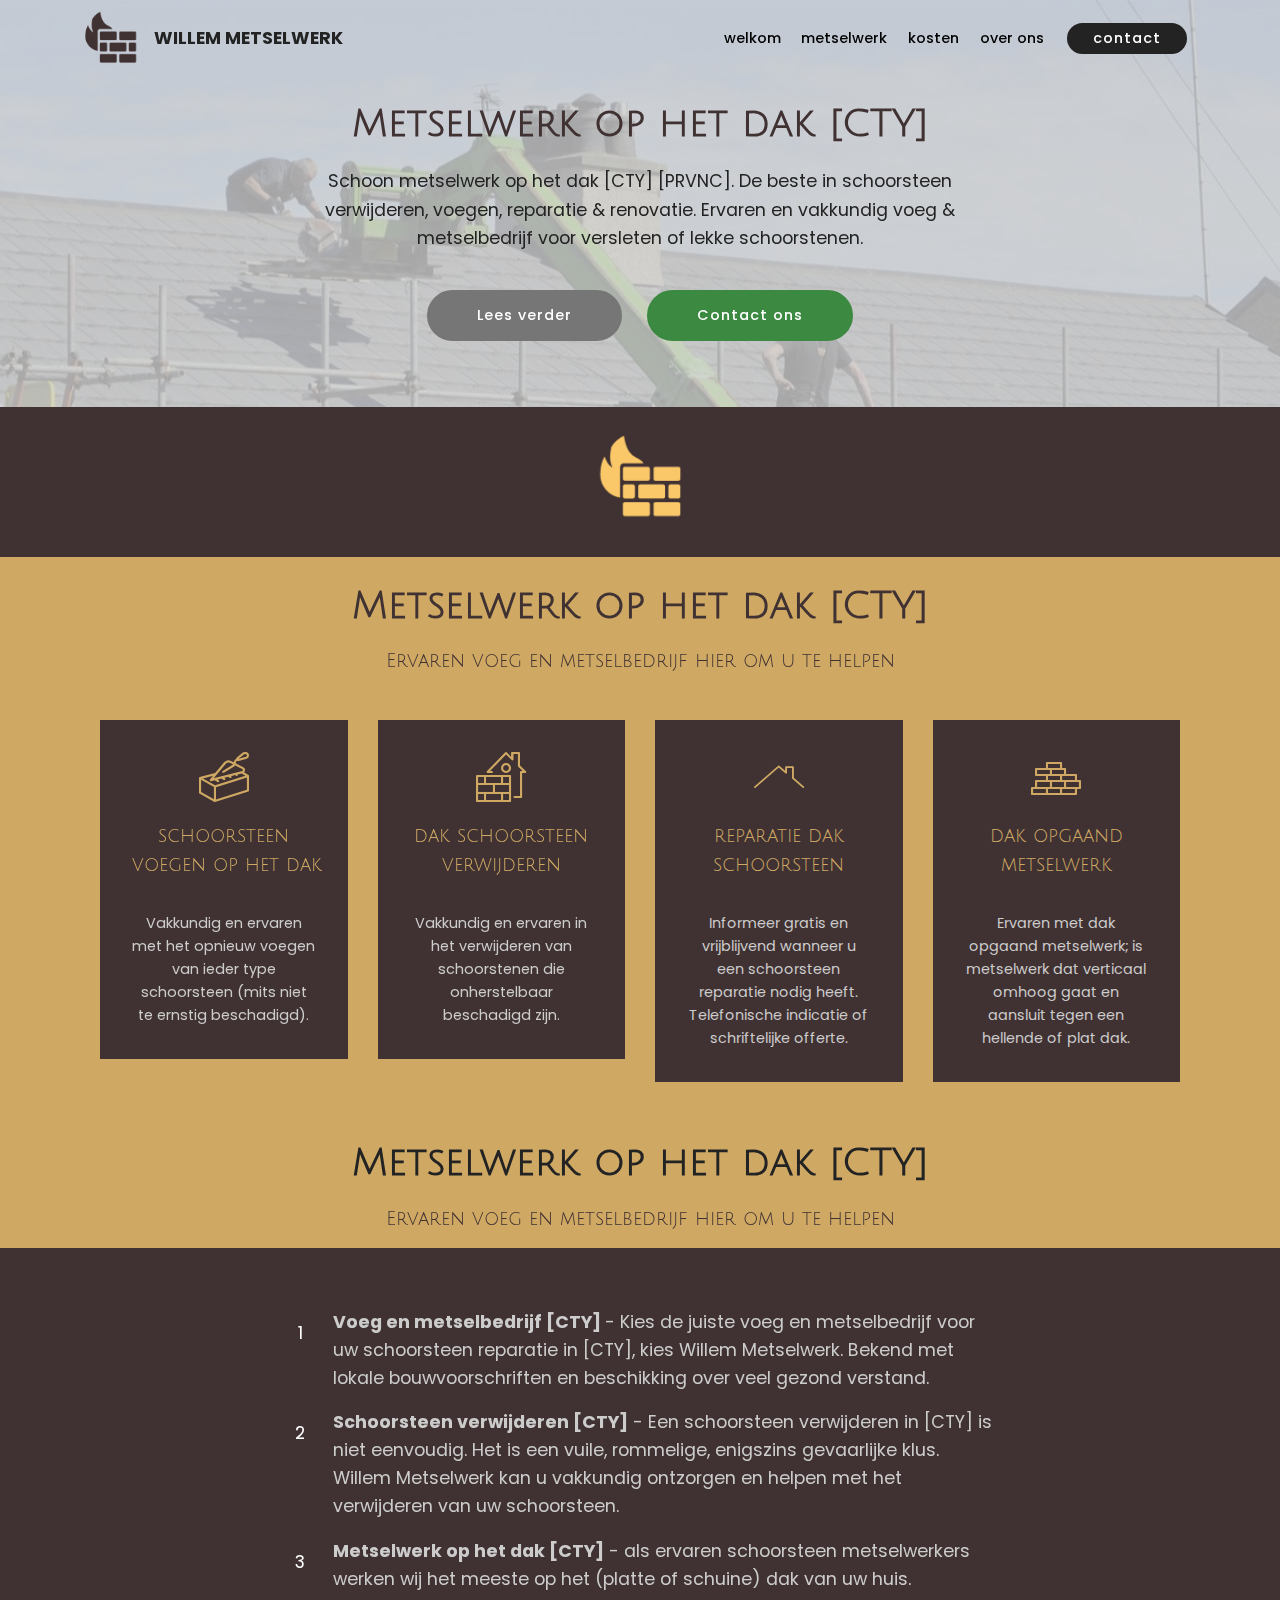
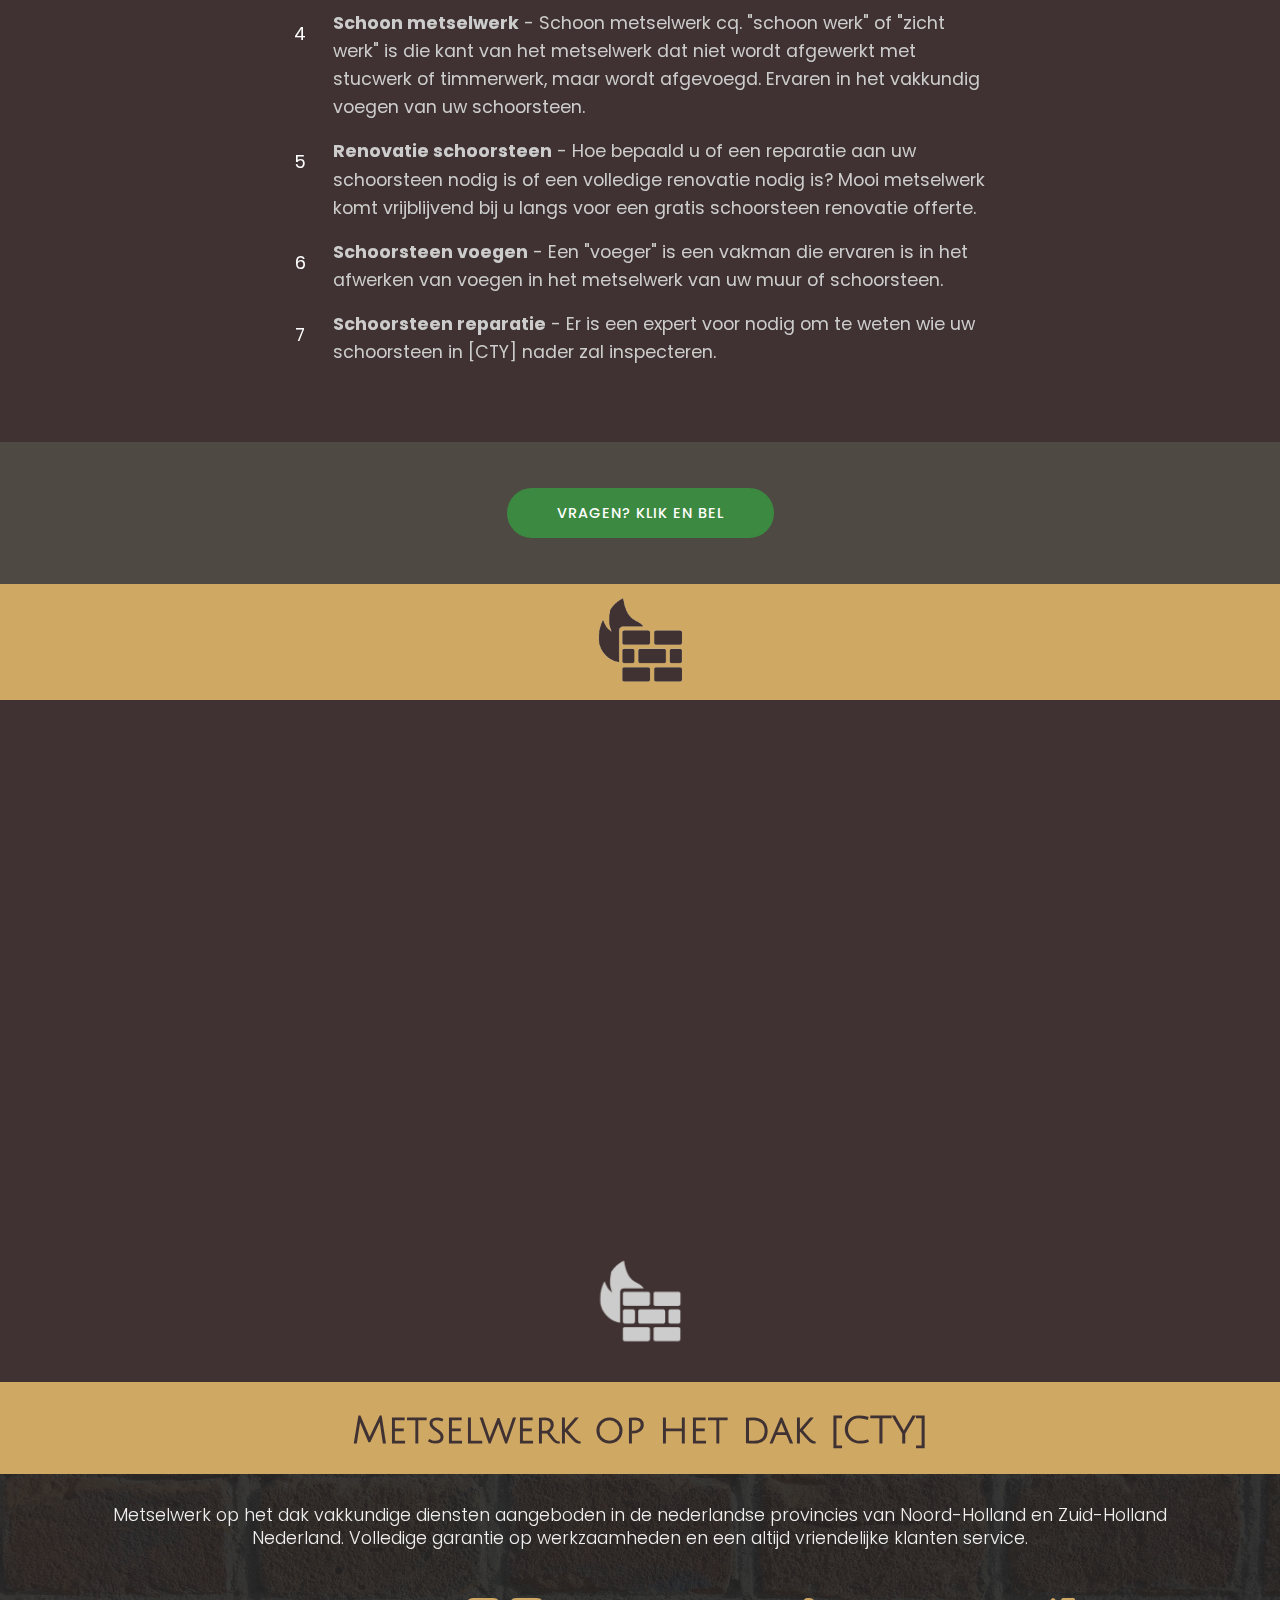
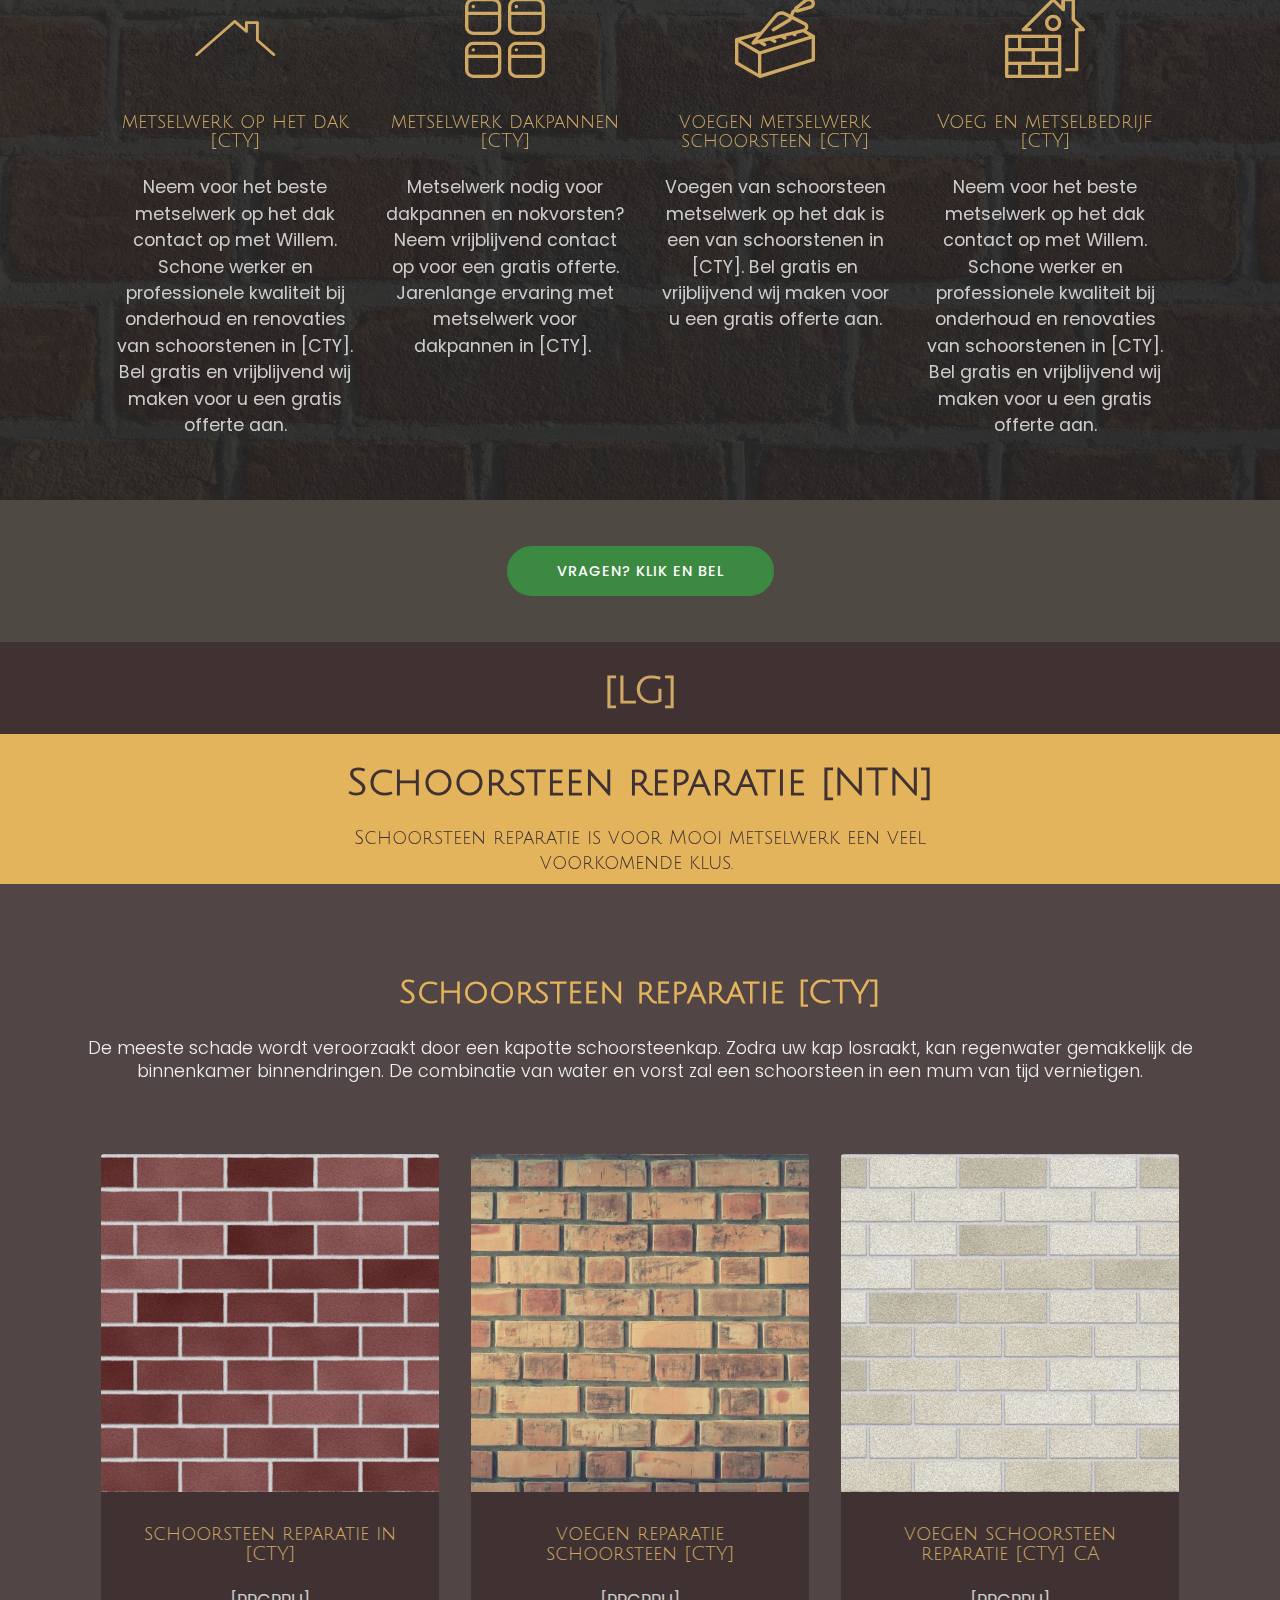
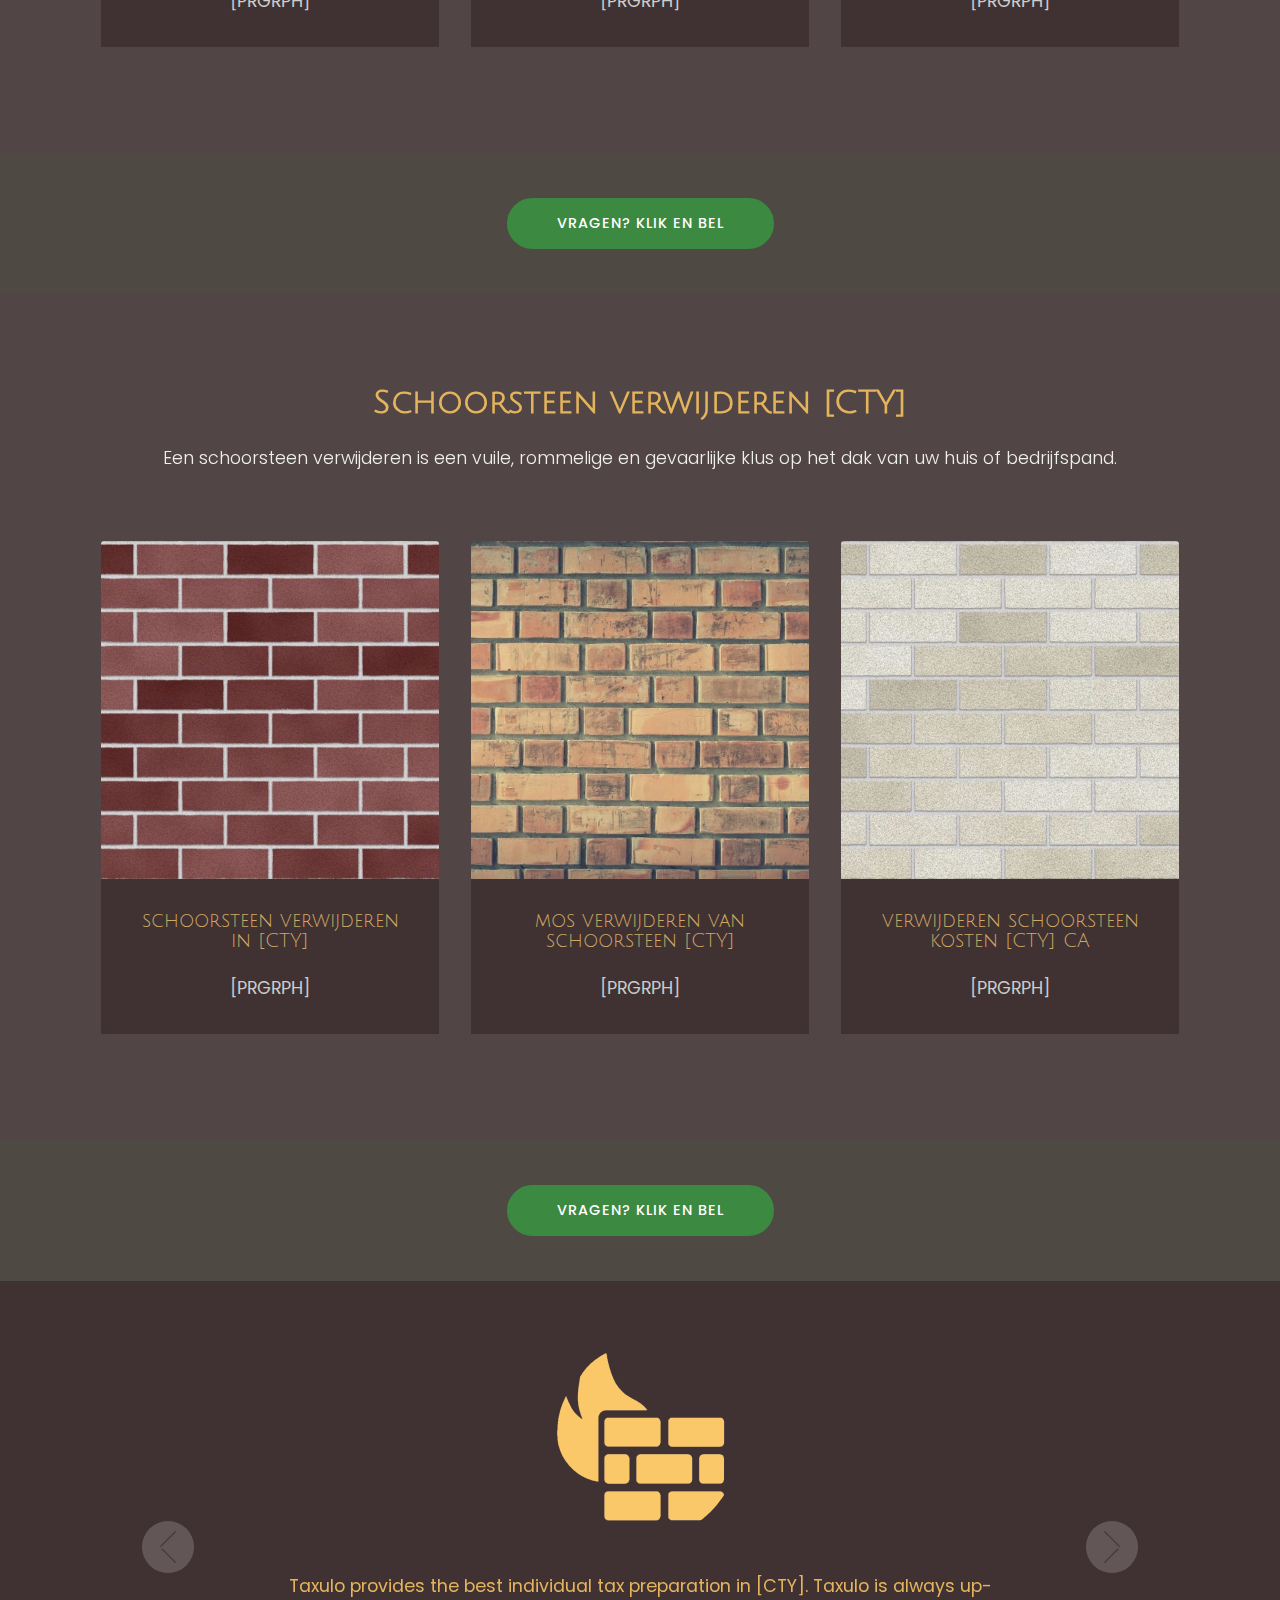
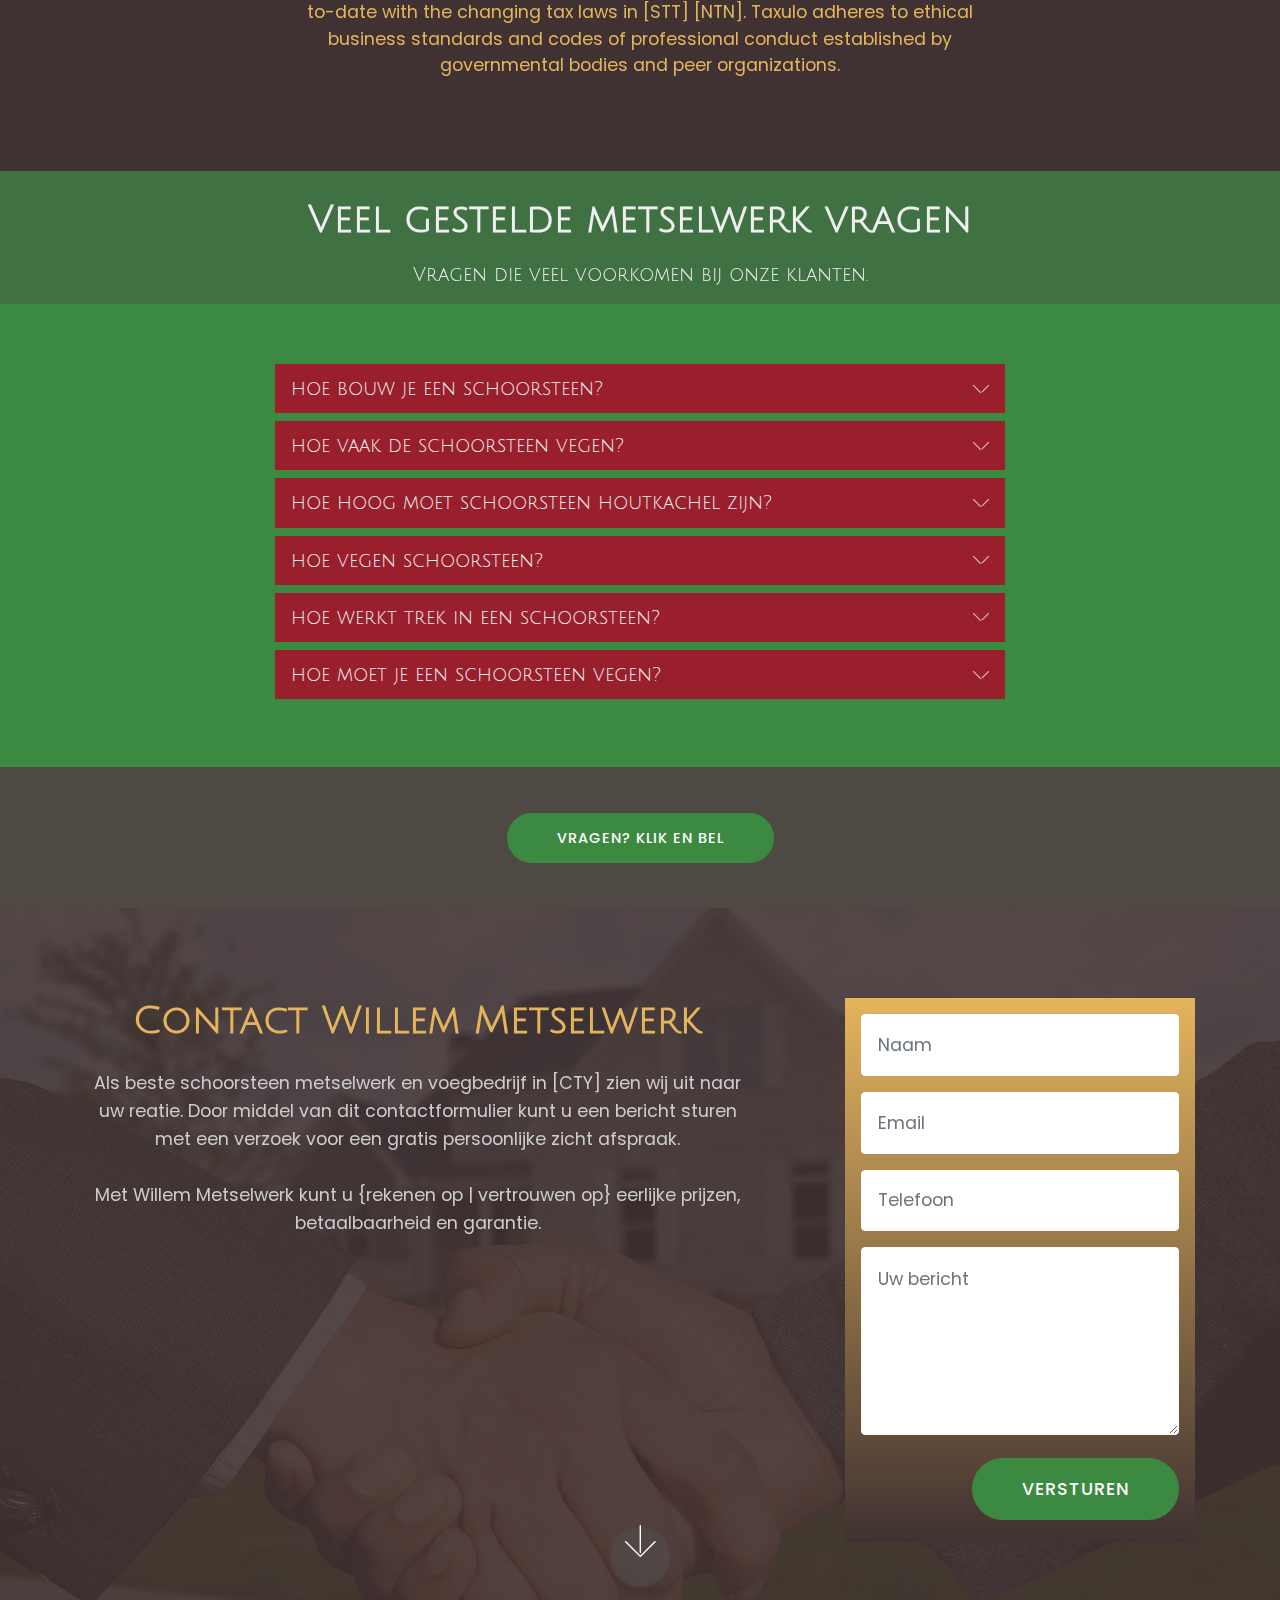
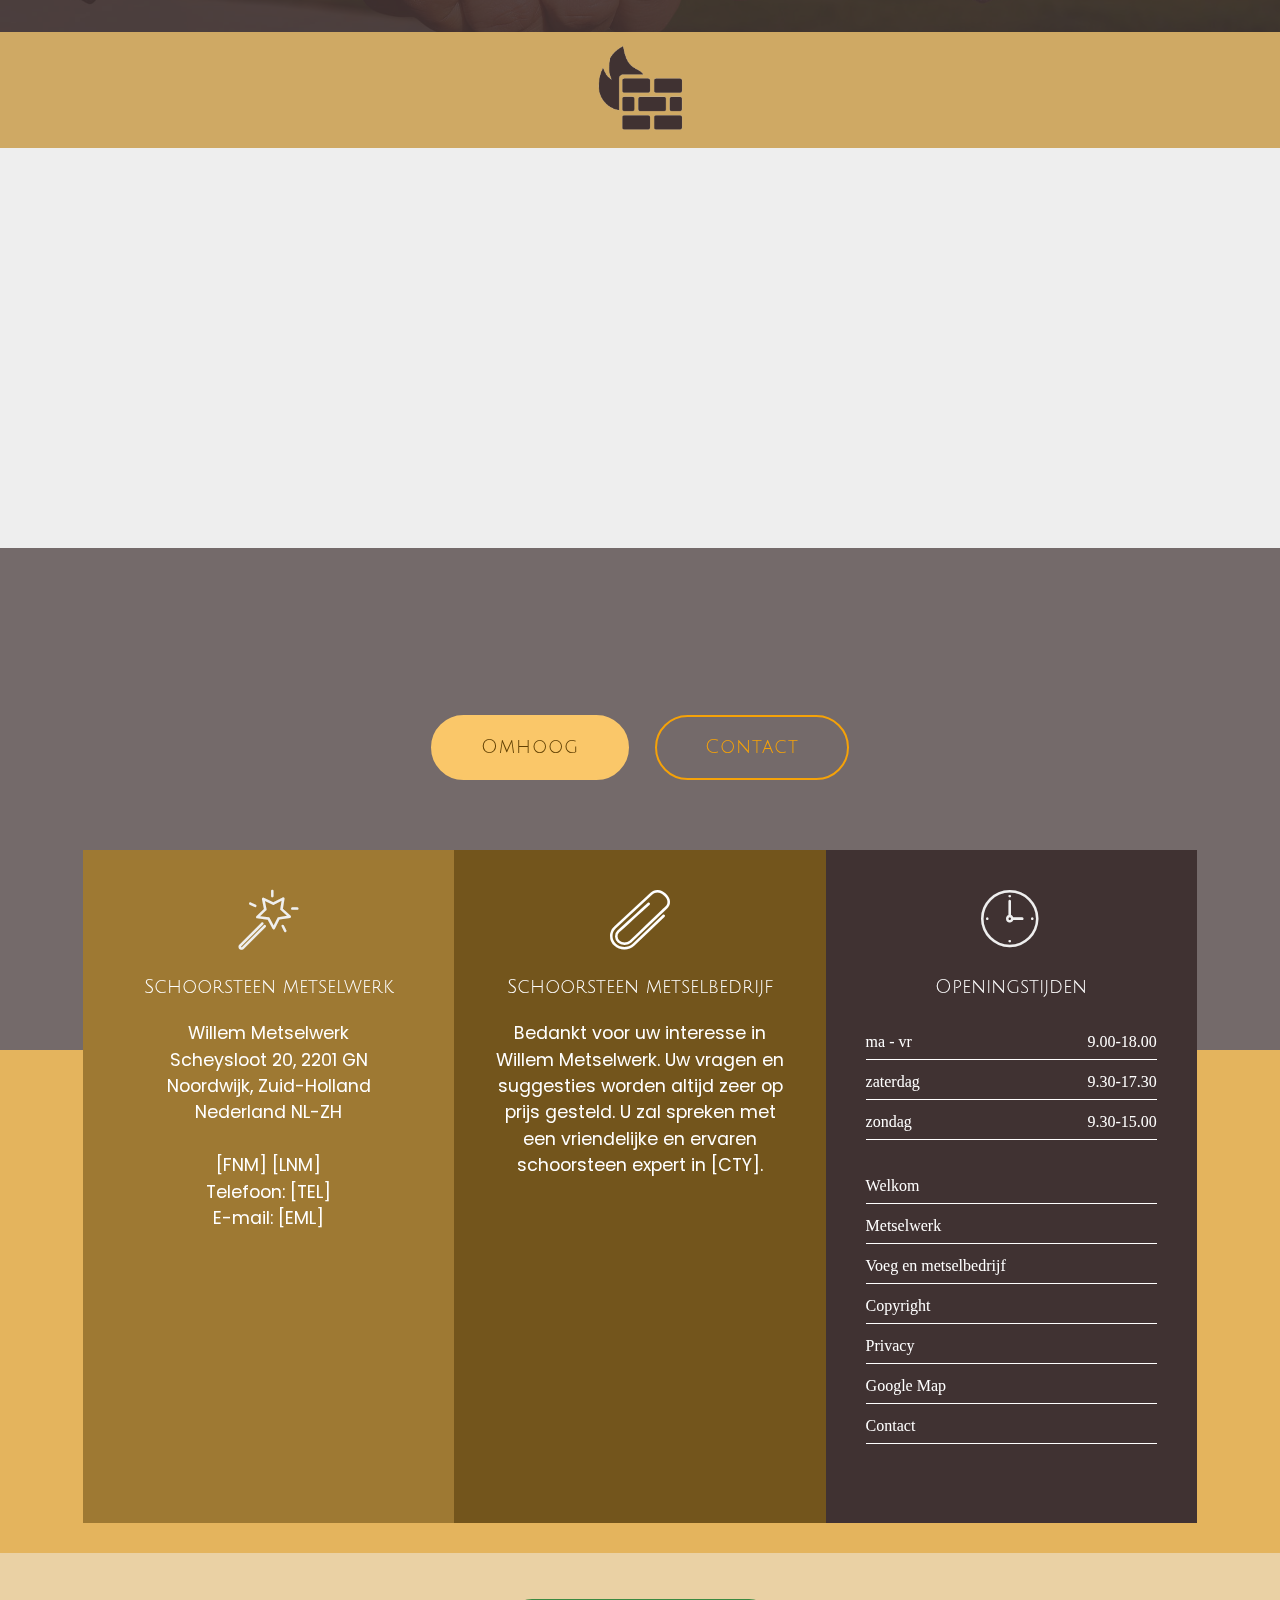
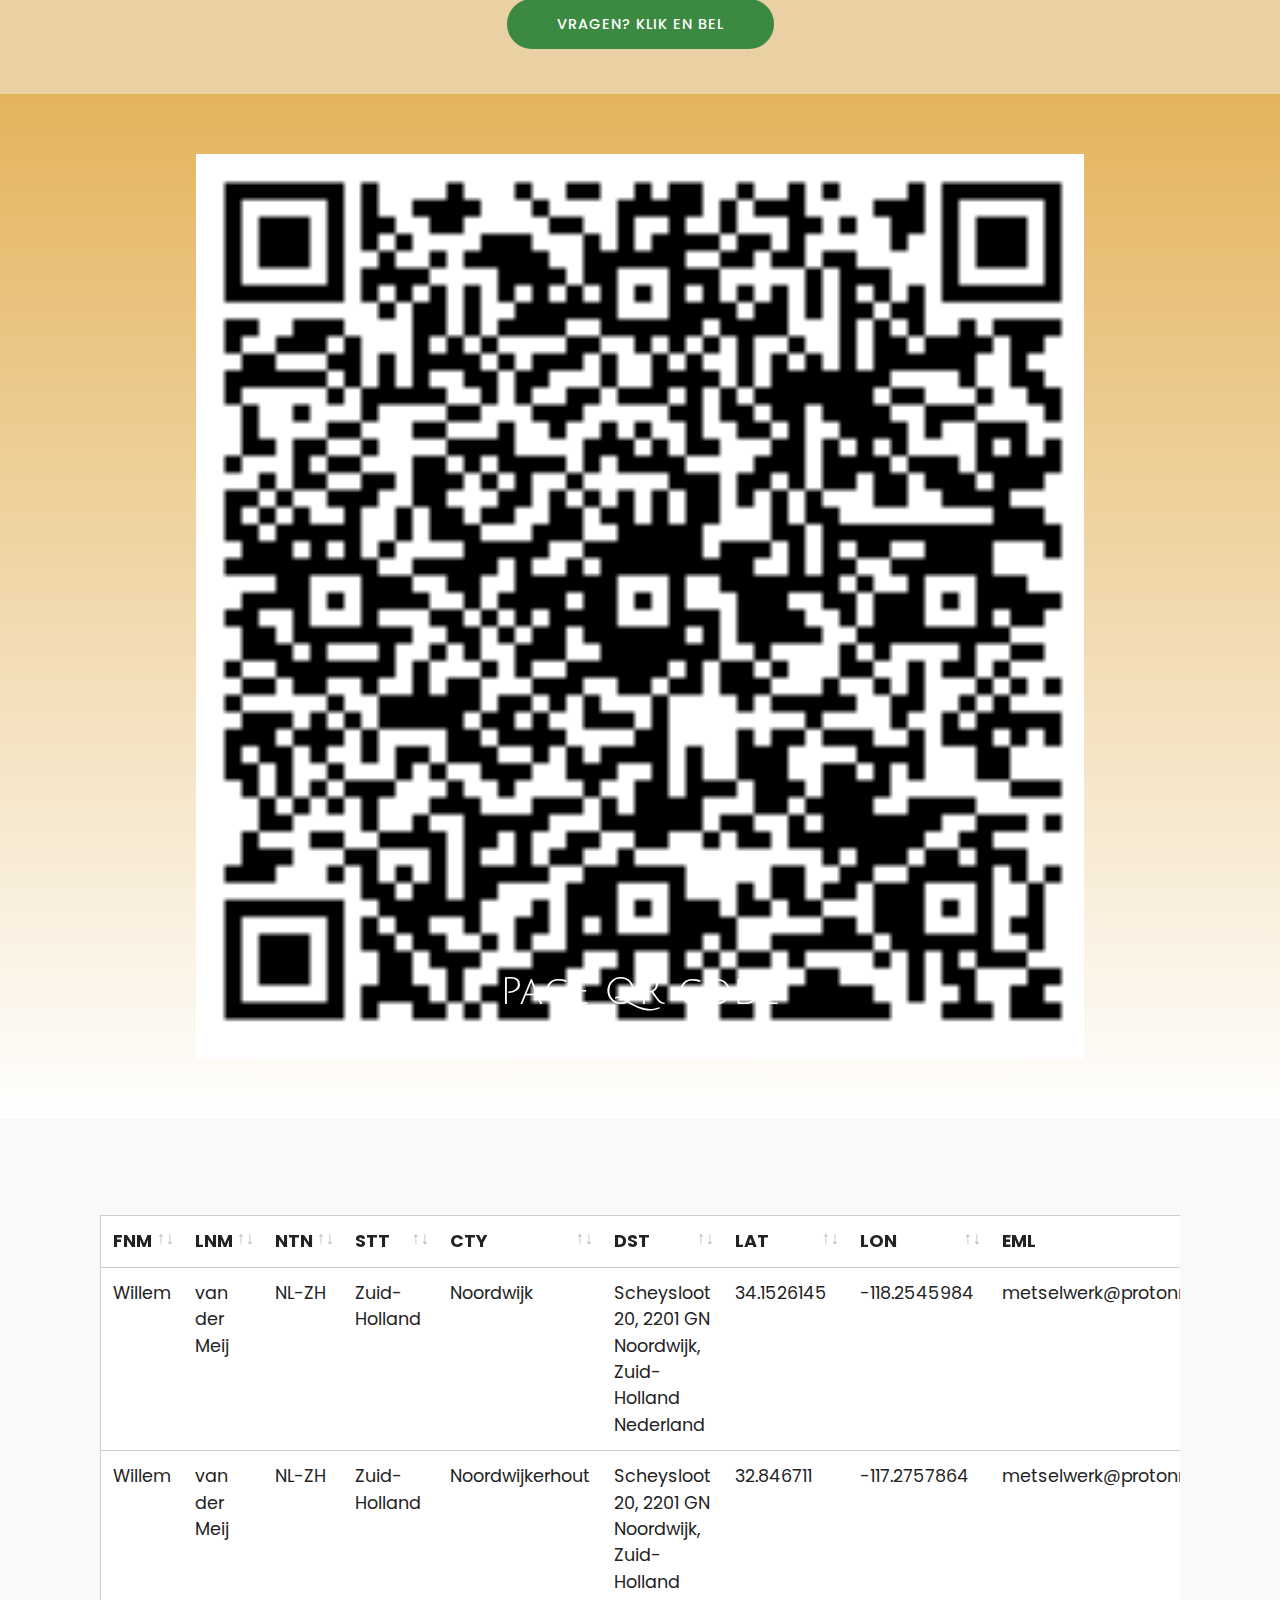
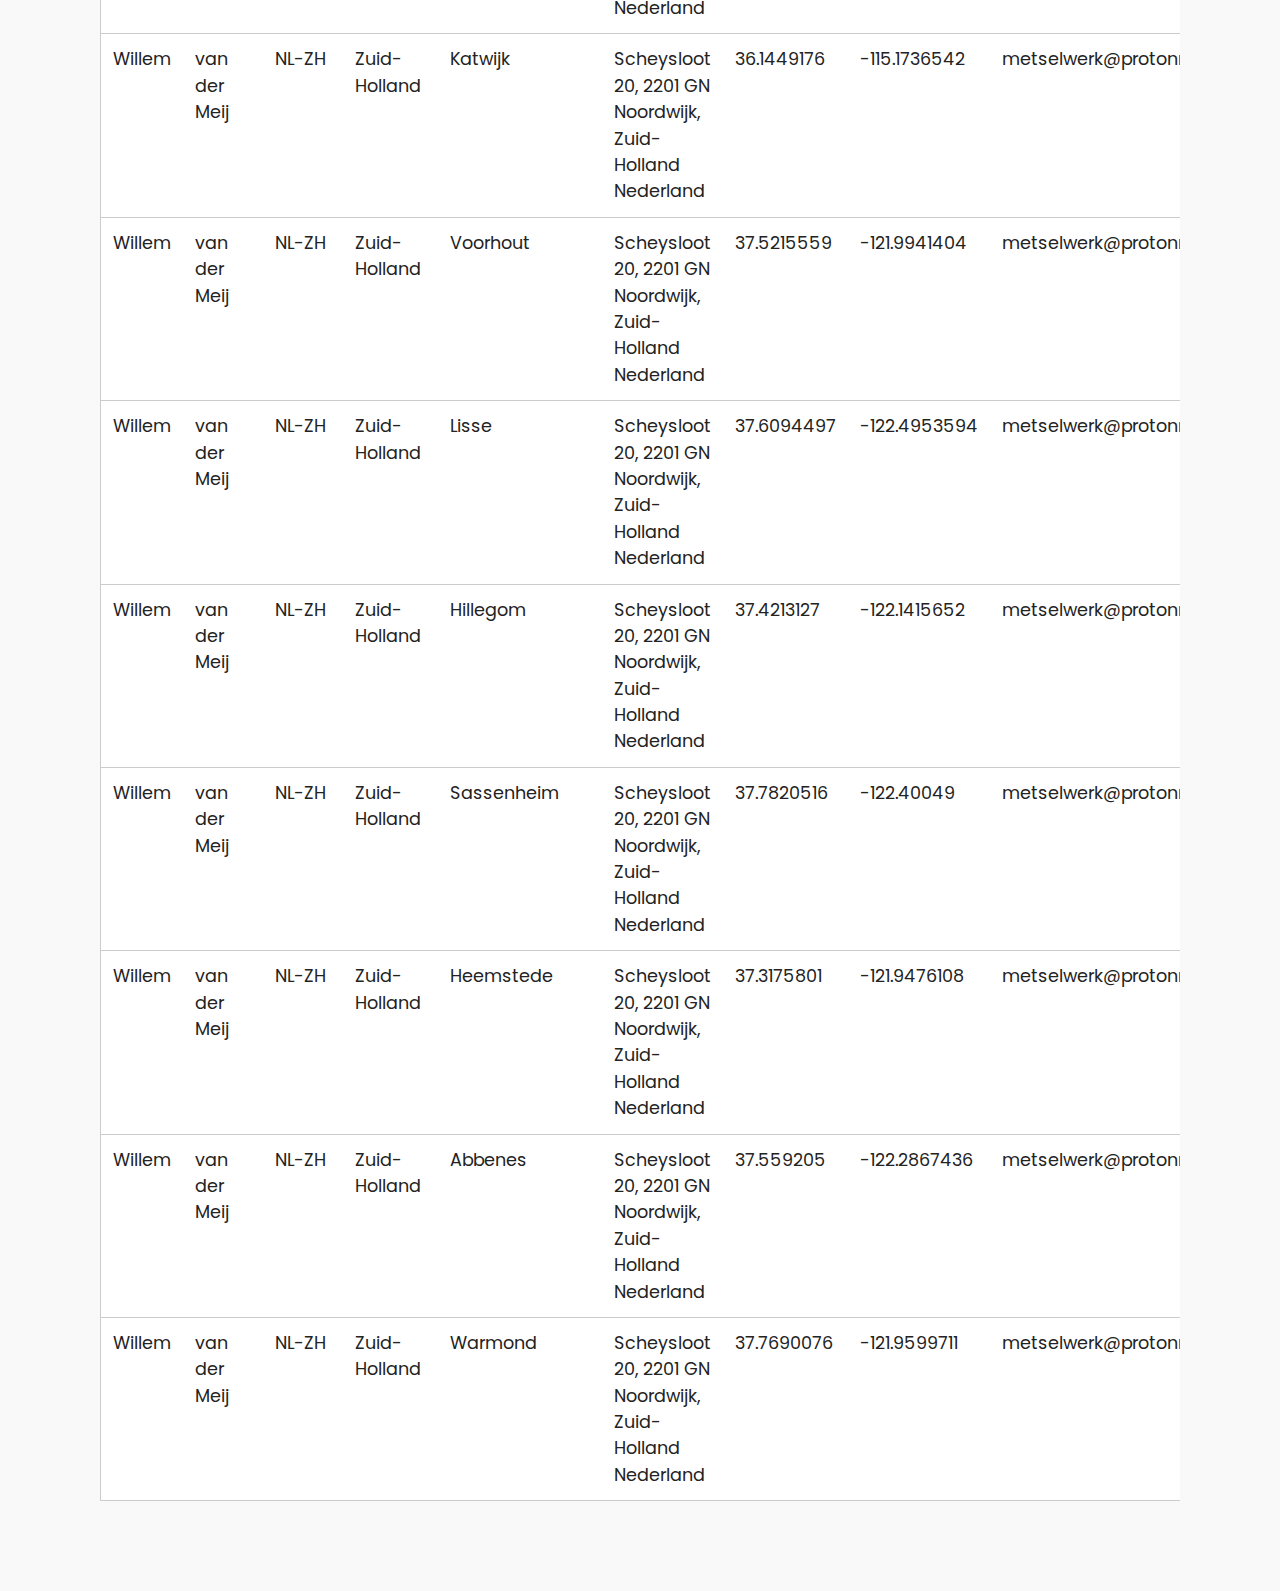
==== index.html @ 62c804cd "Rename index.html.html to index.html" ====
<!DOCTYPE html>
<html  >
<head>
  
  <meta charset="UTF-8">
  <meta http-equiv="X-UA-Compatible" content="IE=edge">
  
  <meta name="twitter:card" content="summary_large_image"/>
  <meta name="twitter:image:src" content="assets/images/schoon-metselwerk-op-het-dak-[CTY]-meta.png">
  <meta property="og:image" content="assets/images/schoon-metselwerk-op-het-dak-[CTY]-meta.png">
  <meta name="twitter:title" content="Schoon metselwerk op het dak in [CTY] @ [TEL] ">
  <meta name="viewport" content="width=device-width, initial-scale=1, minimum-scale=1">
  <link rel="shortcut icon" href="assets/images/metselwerk-op-dak-160x160.png" type="image/x-icon">
  <meta name="description" content="Schoon metselwerk op het dak [CTY]  - Schoorsteen Verwijderen,  Voegen, Reparatie & Renovatie - Voeg & Metselbedrijf | [TEL] ">
  
  
  <title>Schoon metselwerk op het dak in [CTY] @ [TEL] </title>
  <link rel="stylesheet" href="assets/web/assets/mobirise-icons/mobirise-icons.css">
  <link rel="stylesheet" href="assets/icons-mind/style.css">
  <link rel="stylesheet" href="assets/icon54-v2/style.css">
  <link rel="stylesheet" href="assets/icon54-v4/style.css">
  <link rel="stylesheet" href="assets/facebook-plugin/style.css">
  <link rel="stylesheet" href="assets/bootstrap/css/bootstrap.min.css">
  <link rel="stylesheet" href="assets/bootstrap/css/bootstrap-grid.min.css">
  <link rel="stylesheet" href="assets/bootstrap/css/bootstrap-reboot.min.css">
  <link rel="stylesheet" href="assets/datatables/data-tables.bootstrap4.min.css">
  <link rel="stylesheet" href="assets/tether/tether.min.css">
  <link rel="stylesheet" href="assets/dropdown/css/style.css">
  <link rel="stylesheet" href="assets/theme/css/style.css">
  <link rel="preload" as="style" href="assets/mobirise/css/mbr-additional.css"><link rel="stylesheet" href="assets/mobirise/css/mbr-additional.css" type="text/css">
  
  
  
</head>
<body>
  <section class="menu cid-rRC23Bypzd" once="menu" id="menu2-3">

    

    <nav class="navbar navbar-expand beta-menu navbar-dropdown align-items-center navbar-toggleable-sm bg-color transparent">
        <button class="navbar-toggler navbar-toggler-right" type="button" data-toggle="collapse" data-target="#navbarSupportedContent" aria-controls="navbarSupportedContent" aria-expanded="false" aria-label="Toggle navigation">
            <div class="hamburger">
                <span></span>
                <span></span>
                <span></span>
                <span></span>
            </div>
        </button>
        <div class="menu-logo">
            <div class="navbar-brand">
                <span class="navbar-logo">
                    
                        <img src="assets/images/metselwerk-op-dak-160x160.png" alt="" title="Mobirise" style="height: 3.8rem;">
                    
                </span>
                <span class="navbar-caption-wrap"><a class="navbar-caption text-secondary display-7" href="#" target="_blank">WILLEM METSELWERK</a></span>
            </div>
        </div>
        <div class="collapse navbar-collapse" id="navbarSupportedContent">
            <ul class="navbar-nav nav-dropdown" data-app-modern-menu="true"><li class="nav-item">
                    <a class="nav-link link text-black display-4" href="#">welkom</a>
                </li>
                <li class="nav-item"><a class="nav-link link text-black display-4" href="#">metselwerk</a></li><li class="nav-item"><a class="nav-link link text-black display-4" href="#">kosten</a></li><li class="nav-item"><a class="nav-link link text-black display-4" href="#">over ons</a></li></ul>
            <div class="navbar-buttons mbr-section-btn"><a class="btn btn-sm btn-secondary display-4" href="tel:[TEL]">contact</a></div>
        </div>
    </nav>
</section>

<section class="mbr-section content5 cid-rRC3MS9ufk mbr-parallax-background" id="content5-4">

    

    <div class="mbr-overlay" style="opacity: 0.8; background-color: rgb(204, 204, 204);">
    </div>

    <div class="container">
        <div class="media-container-row">
            <div class="title col-12 col-md-8">
                <h2 class="align-center mbr-bold mbr-white pb-3 mbr-fonts-style display-1">Metselwerk op het dak [CTY]</h2>
                
                <p class="mbr-text align-center mbr-white pb-3 mbr-fonts-style display-7">Schoon metselwerk op het dak [CTY] [PRVNC]. De beste in schoorsteen verwijderen, voegen, reparatie &amp; renovatie. Ervaren en vakkundig voeg &amp; metselbedrijf voor versleten of lekke schoorstenen.</p>
                <div class="mbr-section-btn align-center"><a class="btn btn-info display-4" href="tax-preparation-service-in-[CTY].html#content5-4">Lees verder</a>
                    <a class="btn btn-warning display-4" href="#">Contact ons</a></div>
            </div>
        </div>
    </div>
</section>

<section class="cid-rUD8nOANj2" id="info4-15">

    

    
    <div class="container">
        <div class="row justify-content-center">
            

            <div class="col-12 col-md-12">
                <div class="row justify-content-center">
                    <ul class="list-inline align-center">
                        
                        
                        
                        <li class="list-inline-item">
                            <a href="#"><img src="assets/images/metselwerk-op-dak-2-400x400.png" alt="re-Covers qr-code vcard" title="re-Covers qr-code vcard"></a>
                        </li>
                        
                        
                        
                        
                        
                        
                        
                        
                        
                    
                    </ul>
                </div>
            </div>
        </div>
    </div>
</section>

<section class="mbr-section content4 cid-rUCInvTvYX" id="content4-14">

    

    <div class="container">
        <div class="media-container-row">
            <div class="title col-12 col-md-8">
                <h2 class="align-center pb-3 mbr-fonts-style display-1"><strong>Metselwerk op het dak [CTY]</strong></h2>
                <p class="mbr-section-subtitle align-center mbr-light mbr-fonts-style display-5">Ervaren voeg en metselbedrijf hier om u te helpen</p>
                
            </div>
        </div>
    </div>
</section>

<section class="features8 cid-rUCIjTduEH" id="features8-13">

    

    

    <div class="container">
        <div class="media-container-row">

            <div class="card  col-12 col-md-6 col-lg-3">
                <div class="card-img">
                    <span class="mbr-iconfont icon54-v2-trowel-and-brick" style="color: rgb(207, 169, 100); fill: rgb(207, 169, 100); font-size: 50px;"></span>
                </div>
                <div class="card-box align-center">
                    <p class="card-title mbr-fonts-style display-5">schoorsteen &nbsp;voegen op het dak</p>
                    <p class="mbr-text mbr-fonts-style display-4">Vakkundig en ervaren met het opnieuw voegen van ieder type schoorsteen (mits niet te ernstig beschadigd).</p>
                    
                </div>
            </div>

            <div class="card  col-12 col-md-6 col-lg-3">
                <div class="card-img">
                    <span class="mbr-iconfont icon54-v2-brick-gouse" style="color: rgb(207, 169, 100); fill: rgb(207, 169, 100); font-size: 50px;"></span>
                </div>
                <div class="card-box align-center">
                    <p class="card-title mbr-fonts-style display-5">dak schoorsteen verwijderen<br></p>
                    <p class="mbr-text mbr-fonts-style display-4">Vakkundig en ervaren in het verwijderen van schoorstenen die onherstelbaar beschadigd zijn.<br></p>
                    
                </div>
            </div>

            <div class="card  col-12 col-md-6 col-lg-3">
                <div class="card-img">
                    <span class="mbr-iconfont imind-roof" style="color: rgb(207, 169, 100); fill: rgb(207, 169, 100); font-size: 50px;"></span>
                </div>
                <div class="card-box align-center">
                    <p class="card-title mbr-fonts-style display-5">reparatie dak schoorsteen <br></p>
                    <p class="mbr-text mbr-fonts-style display-4">Informeer gratis en vrijblijvend wanneer u een schoorsteen reparatie nodig heeft. Telefonische indicatie of schriftelijke offerte.</p>
                    
                </div>
            </div>

            <div class="card  col-12 col-md-6 col-lg-3">
                <div class="card-img">
                    <span class="mbr-iconfont icon54-v4-bricks" style="font-size: 50px; color: rgb(207, 169, 100); fill: rgb(207, 169, 100);"></span>
                </div>
                <div class="card-box align-center">
                    <p class="card-title mbr-fonts-style display-5">dak opgaand metselwerk<br></p>
                    <p class="mbr-text mbr-fonts-style display-4">Ervaren met dak opgaand metselwerk; is metselwerk dat verticaal omhoog gaat en aansluit tegen een hellende of plat dak.</p>
                    
                </div>
            </div>
        </div>
    </div>
</section>

<section class="mbr-section content4 cid-rUB9NuLuH2" id="content4-u">

    

    <div class="container">
        <div class="media-container-row">
            <div class="title col-12 col-md-8">
                <h3 class="align-center pb-3 mbr-fonts-style display-1"><strong>Metselwerk op het dak [CTY]</strong></h3>
                <p class="mbr-section-subtitle align-center mbr-light mbr-fonts-style display-5">Ervaren voeg en metselbedrijf hier om u te helpen</p>
                
            </div>
        </div>
    </div>
</section>

<section class="mbr-section article content11 cid-rUCgzCmKEV" id="content11-x">
     

    <div class="container">
        <div class="media-container-row">
            <div class="mbr-text counter-container col-12 col-md-8 mbr-fonts-style display-7">
                <ol>
                    <li><strong>Voeg en metselbedrijf [CTY]&nbsp;</strong>- Kies de juiste voeg en metselbedrijf voor uw schoorsteen reparatie in [CTY], kies Willem Metselwerk. Bekend met lokale bouwvoorschriften en beschikking over veel gezond verstand.</li>
                    <li><strong>Schoorsteen verwijderen [CTY]</strong> - Een schoorsteen verwijderen in [CTY] is niet eenvoudig. Het is een vuile, rommelige, enigszins gevaarlijke klus. Willem Metselwerk kan u vakkundig ontzorgen en helpen met het verwijderen van uw schoorsteen.</li>
                    <li><strong>Metselwerk op het dak [CTY]</strong> - als ervaren schoorsteen metselwerkers werken wij het meeste op het (platte of schuine) dak van uw huis.</li><li><strong>Schoon metselwerk</strong> - Schoon metselwerk cq. "schoon werk" of "zicht werk" is die kant van het metselwerk dat niet wordt afgewerkt met stucwerk of timmerwerk, maar wordt afgevoegd. Ervaren in het vakkundig voegen van uw schoorsteen.</li><li><strong>Renovatie schoorsteen</strong> - Hoe bepaald u of een reparatie aan uw schoorsteen nodig is of een volledige renovatie nodig is? Mooi metselwerk komt vrijblijvend bij u langs voor een gratis schoorsteen renovatie offerte.</li><li><strong>Schoorsteen voegen</strong> - Een "voeger" is een vakman die ervaren is in het afwerken van voegen in het metselwerk van uw muur of schoorsteen.</li><li><strong>Schoorsteen reparatie</strong> - Er is een expert voor nodig om te weten wie uw schoorsteen in [CTY] nader zal inspecteren.</li>
                </ol>
            </div>
        </div>
    </div>
</section>

<section class="mbr-section content4 cid-rUEBX9N5tO" id="content4-1b">

    

    <div class="container">
        <div class="media-container-row">
            <div class="title col-12 col-md-8">
                
                
                <div class="mbr-section-btn align-center py-4"><a class="btn btn-warning display-4" href="tel:+31612345678">VRAGEN? KLIK EN BEL</a></div>
            </div>
        </div>
    </div>
</section>

<section class="cid-rUCkW689cy" id="info4-z">

    

    
    <div class="container">
        <div class="row justify-content-center">
            

            <div class="col-12 col-md-12">
                <div class="row justify-content-center">
                    <ul class="list-inline align-center">
                            <li class="list-inline-item">
                            <a href="tel:+1612345678"><img src="assets/images/metselwerk-op-dak-160x160.png" alt="Dunity wandelvoetbal Noordwijk" title="Dunity wandelvoetbal Noordwijk"></a>
                        </li>
                    
                    
                    </ul>
                </div>
            </div>
        </div>
    </div>
</section>

<section class="cid-rRDmlkSdSF" id="video1-j">

    
    
    <figure class="mbr-figure align-center container">
        <div class="video-block" style="width: 66%;">
            <div><iframe class="mbr-embedded-video" src="https://www.youtube.com/embed/lM5uQ55Z8r4?rel=0&amp;amp;showinfo=0&amp;autoplay=1&amp;loop=1&amp;playlist=lM5uQ55Z8r4" width="1280" height="720" frameborder="0" allowfullscreen></iframe></div>
        </div>
    </figure>
</section>

<section class="cid-rUDogQzxxG" id="info4-1a">

    

    
    <div class="container">
        <div class="row justify-content-center">
            

            <div class="col-12 col-md-12">
                <div class="row justify-content-center">
                    <ul class="list-inline align-center">
                        
                        
                        
                        <li class="list-inline-item">
                            <img src="assets/images/metselwerk-op-dak-3-200x200.png" alt="re-Covers qr-code vcard" title="re-Covers qr-code vcard">
                        </li>
                        
                        
                        
                        
                        
                        
                        
                        
                        
                    
                    </ul>
                </div>
            </div>
        </div>
    </div>
</section>

<section class="mbr-section content4 cid-rRDn1Fevw9" id="content4-k">

    

    <div class="container">
        <div class="media-container-row">
            <div class="title col-12 col-md-8">
                <h2 class="align-center pb-3 mbr-fonts-style display-1"><strong>Metselwerk op het dak [CTY]</strong></h2>
                
                
            </div>
        </div>
    </div>
</section>

<section class="counters1 counters cid-rRC9dVI5wP" id="counters1-7">

    

    <div class="mbr-overlay" style="opacity: 0.9; background-color: rgb(35, 35, 35);">
    </div>

    <div class="container">
        
        <h3 class="mbr-section-subtitle mbr-fonts-style display-7">Metselwerk op het dak vakkundige diensten aangeboden in de nederlandse provincies van Noord-Holland en Zuid-Holland Nederland. Volledige garantie op werkzaamheden en een altijd vriendelijke klanten service.</h3>

        <div class="container pt-4 mt-2">
            <div class="media-container-row">
                <div class="card p-3 align-center col-12 col-md-6 col-lg-3">
                    <div class="panel-item">
                        <div class="card-img pb-3">
                            <span class="mbr-iconfont imind-roof" style="color: rgb(207, 169, 100); fill: rgb(207, 169, 100); font-size: 80px;"></span>
                        </div>

                        <div class="card-text">
                            <h3 class="count pt-3 pb-3 mbr-fonts-style display-5">metselwerk op het dak [CTY]</h3>
                            
                            <p class="mbr-content-text mbr-fonts-style display-7">
                                Neem voor het beste metselwerk op het dak contact op met Willem. Schone werker en professionele kwaliteit bij onderhoud en renovaties van schoorstenen in [CTY]. Bel gratis en vrijblijvend wij maken voor u een gratis offerte aan. </p>
                        </div>
                    </div>
                </div>


                <div class="card p-3 align-center col-12 col-md-6 col-lg-3">
                    <div class="panel-item">
                        <div class="card-img pb-3">
                            <span class="mbr-iconfont icon54-v2-app-tile-task" style="color: rgb(207, 169, 100); fill: rgb(207, 169, 100); font-size: 80px;"></span>
                        </div>
                        <div class="card-text">
                            <h3 class="count pt-3 pb-3 mbr-fonts-style display-5">metselwerk dakpannen [CTY]</h3>
                            
                            <p class="mbr-content-text mbr-fonts-style display-7">Metselwerk nodig voor dakpannen en nokvorsten? Neem vrijblijvend contact op voor een gratis offerte. Jarenlange ervaring met metselwerk voor dakpannen in [CTY].&nbsp;</p>
                        </div>
                    </div>
                </div>

                <div class="card p-3 align-center col-12 col-md-6 col-lg-3">
                    <div class="panel-item">
                        <div class="card-img pb-3">
                            <span class="mbr-iconfont icon54-v2-trowel-and-brick" style="color: rgb(207, 169, 100); fill: rgb(207, 169, 100);"></span>
                        </div>
                        <div class="card-text">
                            <h3 class="count pt-3 pb-3 mbr-fonts-style display-5">voegen metselwerk schoorsteen [CTY]</h3>
                            
                            <p class="mbr-content-text mbr-fonts-style display-7">Voegen van schoorsteen metselwerk op het dak is een van schoorstenen in [CTY]. Bel gratis en vrijblijvend wij maken voor u een gratis offerte aan.</p>
                        </div>
                    </div>
                </div>


                <div class="card p-3 align-center col-12 col-md-6 col-lg-3">
                    <div class="panel-item">
                        <div class="card-img pb-3">
                            <span class="mbr-iconfont icon54-v2-brick-gouse" style="color: rgb(207, 169, 100); fill: rgb(207, 169, 100);"></span>
                        </div>

                        <div class="card-texts">
                             <h3 class="count pt-3 pb-3 mbr-fonts-style display-5">Voeg en metselbedrijf [CTY]</h3>
                            
                            <p class="mbr-content-text mbr-fonts-style display-7">Neem voor het beste metselwerk op het dak contact op met Willem. Schone werker en professionele kwaliteit bij onderhoud en renovaties van schoorstenen in [CTY]. Bel gratis en vrijblijvend wij maken voor u een gratis offerte aan.</p>
                        </div>
                    </div>
                </div>
            </div>
        </div>
   </div>
</section>

<section class="mbr-section content4 cid-rUDobFhNGn" id="content4-19">

    

    <div class="container">
        <div class="media-container-row">
            <div class="title col-12 col-md-8">
                
                
                <div class="mbr-section-btn align-center py-4"><a class="btn btn-warning display-4" href="tel:+31612345678">VRAGEN? KLIK EN BEL</a></div>
            </div>
        </div>
    </div>
</section>



<section class="mbr-section content4 cid-rUB9aEew9y" id="content4-s">

    

    <div class="container">
        <div class="media-container-row">
            <div class="title col-12 col-md-8">
                <h2 class="align-center pb-3 mbr-fonts-style display-1"><strong>[LG]</strong></h2>
                
                
            </div>
        </div>
    </div>
</section>

<section class="mbr-section content4 cid-rUB8ZBV4FF" id="content4-r">

    

    <div class="container">
        <div class="media-container-row">
            <div class="title col-12 col-md-8">
                <h2 class="align-center pb-3 mbr-fonts-style display-1"><strong>Schoorsteen reparatie [NTN]</strong></h2>
                <h3 class="mbr-section-subtitle align-center mbr-light mbr-fonts-style display-5">Schoorsteen reparatie is voor Mooi metselwerk een veel voorkomende klus.&nbsp;</h3>
                
            </div>
        </div>
    </div>
</section>

<section class="features18 popup-btn-cards cid-rRCcZZStk5 mbr-parallax-background" id="features18-g">

    

    <div class="mbr-overlay" style="opacity: 0.9; background-color: rgb(64, 50, 50);">
    </div>
    <div class="container">
        <h2 class="mbr-section-title pb-3 align-center mbr-fonts-style display-2"><strong>Schoorsteen reparatie [CTY]</strong></h2>
        <h3 class="mbr-section-subtitle display-5 align-center mbr-fonts-style mbr-light display-7">De meeste schade wordt veroorzaakt door een kapotte schoorsteenkap. Zodra uw kap losraakt, kan regenwater gemakkelijk de binnenkamer binnendringen. De combinatie van water en vorst zal een schoorsteen in een mum van tijd vernietigen.</h3>
        <div class="media-container-row pt-5 ">
            <div class="card p-3 col-12 col-md-6 col-lg-4">
                <div class="card-wrapper ">
                    <div class="card-img">
                        <div class="mbr-overlay"></div>
                        <div class="mbr-section-btn text-center"><a href="https://www.taxulo.com/industries/non-profit-organizations" class="btn btn-primary display-4">contact</a></div>
                        <img src="assets/images/mbr-676x507.jpeg" alt="" title="">
                    </div>
                    <div class="card-box">
                        <h4 class="card-title mbr-fonts-style display-5">schoorsteen reparatie in [CTY]</h4>
                        <p class="mbr-text mbr-fonts-style align-left display-7">
                            [PRGRPH]</p>
                    </div>
                </div>
            </div>
            <div class="card p-3 col-12 col-md-6 col-lg-4">
                <div class="card-wrapper">
                    <div class="card-img">
                        <div class="mbr-overlay"></div>
                        <div class="mbr-section-btn text-center"><a href="https://www.taxulo.com/industries/cannabis-dispensary-tax-services" class="btn btn-primary display-4">contact</a></div>
                        <img src="assets/images/mbr-676x450.jpeg" alt="" title="">
                    </div>
                    <div class="card-box">
                        <h4 class="card-title mbr-fonts-style display-5">voegen reparatie schoorsteen [CTY]</h4>
                        <p class="mbr-text mbr-fonts-style display-7">[PRGRPH]</p>
                    </div>
                </div>
            </div>

            <div class="card p-3 col-12 col-md-6 col-lg-4">
                <div class="card-wrapper">
                    <div class="card-img">
                        <div class="mbr-overlay"></div>
                        <div class="mbr-section-btn text-center"><a href="https://www.taxulo.com/industries/real-estate-tax-services" class="btn btn-primary display-4">contact</a></div>
                        <img src="assets/images/mbr-1-676x507.jpeg" alt="" title="">
                    </div>
                    <div class="card-box">
                        <h4 class="card-title mbr-fonts-style display-5">voegen schoorsteen reparatie [CTY] CA</h4>
                        <p class="mbr-text mbr-fonts-style display-7">[PRGRPH]</p>
                    </div>
                </div>
            </div>

            
        </div>
    </div>
</section>

<section class="mbr-section content4 cid-rUDo8crToB" id="content4-18">

    

    <div class="container">
        <div class="media-container-row">
            <div class="title col-12 col-md-8">
                
                
                <div class="mbr-section-btn align-center py-4"><a class="btn btn-warning display-4" href="tel:+31612345678">VRAGEN? KLIK EN BEL</a></div>
            </div>
        </div>
    </div>
</section>

<section class="features18 popup-btn-cards cid-rUCH7ghqIB mbr-parallax-background" id="features18-12">

    

    <div class="mbr-overlay" style="opacity: 0.9; background-color: rgb(64, 50, 50);">
    </div>
    <div class="container">
        <h2 class="mbr-section-title pb-3 align-center mbr-fonts-style display-2"><strong>Schoorsteen verwijderen [CTY]</strong></h2>
        <h3 class="mbr-section-subtitle display-5 align-center mbr-fonts-style mbr-light display-7">Een schoorsteen verwijderen is een vuile, rommelige en gevaarlijke klus op het dak van uw huis of bedrijfspand.</h3>
        <div class="media-container-row pt-5 ">
            <div class="card p-3 col-12 col-md-6 col-lg-4">
                <div class="card-wrapper ">
                    <div class="card-img">
                        <div class="mbr-overlay"></div>
                        <div class="mbr-section-btn text-center"><a href="https://www.taxulo.com/industries/non-profit-organizations" class="btn btn-primary display-4">contact</a></div>
                        <img src="assets/images/mbr-676x507.jpeg" alt="" title="">
                    </div>
                    <div class="card-box">
                        <h4 class="card-title mbr-fonts-style display-5">schoorsteen verwijderen in [CTY]</h4>
                        <p class="mbr-text mbr-fonts-style align-left display-7">
                            [PRGRPH]</p>
                    </div>
                </div>
            </div>
            <div class="card p-3 col-12 col-md-6 col-lg-4">
                <div class="card-wrapper">
                    <div class="card-img">
                        <div class="mbr-overlay"></div>
                        <div class="mbr-section-btn text-center"><a href="https://www.taxulo.com/industries/cannabis-dispensary-tax-services" class="btn btn-primary display-4">contact</a></div>
                        <img src="assets/images/mbr-676x450.jpeg" alt="" title="">
                    </div>
                    <div class="card-box">
                        <h4 class="card-title mbr-fonts-style display-5">mos verwijderen van schoorsteen [CTY]</h4>
                        <p class="mbr-text mbr-fonts-style display-7">[PRGRPH]</p>
                    </div>
                </div>
            </div>

            <div class="card p-3 col-12 col-md-6 col-lg-4">
                <div class="card-wrapper">
                    <div class="card-img">
                        <div class="mbr-overlay"></div>
                        <div class="mbr-section-btn text-center"><a href="https://www.taxulo.com/industries/real-estate-tax-services" class="btn btn-primary display-4">contact</a></div>
                        <img src="assets/images/mbr-1-676x507.jpeg" alt="" title="">
                    </div>
                    <div class="card-box">
                        <h4 class="card-title mbr-fonts-style display-5">verwijderen schoorsteen kosten [CTY] CA</h4>
                        <p class="mbr-text mbr-fonts-style display-7">[PRGRPH]</p>
                    </div>
                </div>
            </div>

            
        </div>
    </div>
</section>

<section class="mbr-section content4 cid-rUDo4Xjs52" id="content4-17">

    

    <div class="container">
        <div class="media-container-row">
            <div class="title col-12 col-md-8">
                
                
                <div class="mbr-section-btn align-center py-4"><a class="btn btn-warning display-4" href="tel:+31612345678">VRAGEN? KLIK EN BEL</a></div>
            </div>
        </div>
    </div>
</section>

<section class="carousel slide testimonials-slider cid-rRCcIPEWWF" data-interval="false" id="testimonials-slider1-d">
    
    

    

    <div class="container text-center">
        

        <div class="carousel slide" role="listbox" data-pause="true" data-keyboard="false" data-ride="carousel" data-interval="5000">
            <div class="carousel-inner">
                
                
            <div class="carousel-item">
                    <div class="user col-md-8">
                        <div class="user_image">
                            <img src="assets/images/metselwerk-op-dak-2-400x400.png" alt="" title="">
                        </div>
                        <div class="user_text pb-3">
                            <p class="mbr-fonts-style display-7">
                                Taxulo provides the best individual tax preparation in [CTY]. Taxulo is always up-to-date with the changing tax laws in [STT] [NTN]. Taxulo adheres to ethical business standards and codes of professional conduct established by governmental bodies and peer organizations.
                            </p>
                        </div>
                        
                        
                    </div>
                </div><div class="carousel-item">
                    <div class="user col-md-8">
                        <div class="user_image">
                            <img src="assets/images/metselwerk-op-dak-2-400x400.png" alt="" title="">
                        </div>
                        <div class="user_text pb-3">
                            <p class="mbr-fonts-style display-7">Mooi Metselwerk biedt schoon metselwerk op het dak. als metselbedrijf behoren wij tot de beste in schoorsteen verwijderen, voegen, reparatie &amp; renovatie. Vakkundig en ervaren in voegwerk &amp; metselwerk van versleten of afgebrokkelde schoorstenen.<br></p>
                        </div>
                        
                        
                    </div>
                </div></div>

            <div class="carousel-controls">
                <a class="carousel-control-prev" role="button" data-slide="prev">
                  <span aria-hidden="true" class="mbri-arrow-prev mbr-iconfont"></span>
                  <span class="sr-only">Previous</span>
                </a>
                
                <a class="carousel-control-next" role="button" data-slide="next">
                  <span aria-hidden="true" class="mbri-arrow-next mbr-iconfont"></span>
                  <span class="sr-only">Next</span>
                </a>
            </div>
        </div>
    </div>
</section>

<section class="mbr-section content4 cid-rUDb61U0Ts" id="content4-16">

    

    <div class="container">
        <div class="media-container-row">
            <div class="title col-12 col-md-8">
                <h2 class="align-center pb-3 mbr-fonts-style display-1"><strong>Veel gestelde metselwerk vragen</strong></h2>
                <p class="mbr-section-subtitle align-center mbr-light mbr-fonts-style display-5">Vragen die veel voorkomen bij onze klanten.</p>
                
            </div>
        </div>
    </div>
</section>

<section class="accordion1 cid-rUCwloPH17" id="accordion1-11">

    

    
    <div class="container">
        
        
        <div class="row justify-content-center">
            <div class="col-md-10 col-lg-8 content-block">
            <div class="accordion-content">
                <div id="bootstrap-accordion_15" class="panel-group accordionStyles accordion " role="tablist" aria-multiselectable="true">
                        <div class="card">
                            <div class="card-header" role="tab" id="headingOne">
                                <a role="button" class="collapsed panel-title text-black" data-toggle="collapse" data-core="" href="#collapse11_15" aria-expanded="false" aria-controls="collapse11">
                                    <h4 class="mbr-fonts-style header-text display-5">hoe bouw je een schoorsteen?</h4>
                                    <span class="sign mbr-iconfont mbri-arrow-down inactive"></span>

                                </a>
                            </div>
                            <div id="collapse11_15" class="panel-collapse noScroll collapse" role="tabpanel" aria-labelledby="headingOne" data-parent="#bootstrap-accordion_15">
                                <div class="panel-body p-4">
                                    <p class="mbr-fonts-style panel-text mbr-text display-7">Hoe bouw je het beste een schoorsteen is een veelgestelde vraag waar wij een boek over kunnen schrijven. Een schoorsteen bouwen doe je beter niet zelf. Schakel een ervaren voeg en metselbedrijf in. <br><br>Een goede dakwerk metselaar is bekent met de gevaren van werken op grote hoogte. Het werk kan uitgevoerd worden door goede schoorsteenveger die de &nbsp;beschikking heeft over professioneel apparatuur om vakwerk te kunnen leveren.<br><br>Willem Metselwerk in Noordwijk weet exact welk gereedschap nodig is en welke bouwmaterialen nodig zijn om een schoorsteen te kunnen bouwen&nbsp;</p>
                                </div>
                            </div>
                        </div>
                
                        <div class="card">
                            <div class="card-header" role="tab" id="headingTwo">
                                <a role="button" class="collapsed panel-title text-black" data-toggle="collapse" data-core="" href="#collapse2_15" aria-expanded="false" aria-controls="collapse2">
                                    <h4 class="mbr-fonts-style header-text display-5">hoe vaak de schoorsteen vegen?</h4>
                                    <span class="sign mbr-iconfont mbri-arrow-down inactive"></span>
                                </a>
                                
                            </div>
                            <div id="collapse2_15" class="panel-collapse noScroll collapse" role="tabpanel" aria-labelledby="headingTwo" data-parent="#bootstrap-accordion_15">
                                <div class="panel-body p-4">
                                    <p class="mbr-fonts-style panel-text mbr-text display-7">
                                       Hoe vaak de schoorsteen vegen? dat is een goede vraag die iedere schoorsteen eigenaar jaarlijks moet stellen. Uw brand verzekeraar eist dat u eens in de twee jaar uw schoorsteen laat vegen. Dit laat u doen door een erkend schoorsteenveegbedrijf. <br><br>Het betaalbewijs dat een erkende schoorsteenveger af zal geven dient als bewijs voor uw verzekeraar (en moet u dus goed bewaren). Ontstaat er een schoorsteenbrand en kunt u geen betaalbewijs tonen aan uw verzekeraar, dan heeft u een probleem. De kans is groot dat u dan zelf voor alle kosten verantwoordelijk zal zijn. Dit kan oplopen in vele duizenden euro's.<br><br>Heeft u een schoorsteenveger nodig en bent u woonachtig in Zuid-Holland? .. dan adviseren wij dat u contact op neemt met Van der Meij Schoorsteenveger in Noordwijk ZH.</p>
                                </div>
                            </div>
                        </div>
                
                        <div class="card">
                            <div class="card-header" role="tab" id="headingThree">
                                <a role="button" class="collapsed panel-title text-black" data-toggle="collapse" data-core="" href="#collapse3_15" aria-expanded="false" aria-controls="collapse3">
                                    <h4 class="mbr-fonts-style header-text display-5">hoe hoog moet schoorsteen houtkachel zijn?</h4>
                                    <span class="sign mbr-iconfont mbri-arrow-down inactive"></span>

                                </a>
                            </div>
                            <div id="collapse3_15" class="panel-collapse noScroll collapse" role="tabpanel" aria-labelledby="headingThree" data-parent="#bootstrap-accordion_15">
                                <div class="panel-body p-4">
                                    <p class="mbr-fonts-style panel-text mbr-text display-7"><br>Een houtkachel schoorsteen moet een bepaalde hoogte hebben.<br></p>
                                </div>
                            </div>
                        </div>
                
                        <div class="card">
                            <div class="card-header" role="tab" id="headingFour">
                                <a role="button" class="collapsed panel-title text-black" data-toggle="collapse" data-core="" href="#collapse4_15" aria-expanded="false" aria-controls="collapse4">
                                    <h4 class="mbr-fonts-style header-text display-5">hoe vegen schoorsteen?</h4>
                                    <span class="sign mbr-iconfont mbri-arrow-down inactive"></span>

                                </a>
                            </div>
                            <div id="collapse4_15" class="panel-collapse noScroll collapse" role="tabpanel" aria-labelledby="headingFour" data-parent="#bootstrap-accordion_15">
                                <div class="panel-body p-4">
                                    <p class="mbr-fonts-style panel-text mbr-text display-7"><br>hoe vegen schoorsteen?&nbsp;<br></p>
                                </div>
                            </div>
                        </div>
                
                        <div class="card">
                            <div class="card-header" role="tab" id="headingFive">
                                <a role="button" class="collapsed panel-title text-black" data-toggle="collapse" data-core="" href="#collapse5_15" aria-expanded="false" aria-controls="collapse5">
                                    <h4 class="mbr-fonts-style header-text display-5">hoe werkt trek in een schoorsteen?</h4>
                                    <span class="sign mbr-iconfont mbri-arrow-down inactive"></span>

                                </a>
                            </div>
                            <div id="collapse5_15" class="panel-collapse noScroll collapse" data-parent="#bootstrap-accordion_15" role="tabpanel" aria-labelledby="headingFive">
                                <div class="panel-body p-4">
                                    <p class="mbr-fonts-style panel-text mbr-text display-7">hoe werkt trek in een schoorsteen?<br></p>
                                </div>
                            </div>
                        </div>
                
                        <div class="card">
                            <div class="card-header" role="tab" id="headingSix">
                                <a role="button" class="collapsed panel-title text-black" data-toggle="collapse" data-core="" href="#collapse6_15" aria-expanded="false" aria-controls="collapse6">
                                    <h4 class="mbr-fonts-style header-text display-5">hoe moet je een schoorsteen vegen?</h4>
                                    <span class="sign mbr-iconfont mbri-arrow-down inactive"></span>

                                </a>
                            </div>
                            <div id="collapse6_15" class="panel-collapse noScroll collapse" role="tabpanel" aria-labelledby="headingSix" data-parent="#bootstrap-accordion_15">
                                <div class="panel-body p-4">
                                    <p class="mbr-fonts-style panel-text mbr-text display-7">
                                       hoe moet je een schoorsteen vegen?  </p>
                                </div>
                            </div>
                        </div>
                </div>
            </div>
            </div>
    </div>
    </div>         
</section>

<section class="mbr-section content4 cid-rUC9aEmfRm" id="content4-v">

    

    <div class="container">
        <div class="media-container-row">
            <div class="title col-12 col-md-8">
                
                
                <div class="mbr-section-btn align-center py-4"><a class="btn btn-warning display-4" href="tel:+31612345678">VRAGEN? KLIK EN BEL</a></div>
            </div>
        </div>
    </div>
</section>

<section class="header15 cid-rRCkRTJtkj" id="header15-h">

    

    <div class="mbr-overlay" style="opacity: 0.9; background-color: rgb(64, 50, 50);"></div>

    <div class="container align-right">
        <div class="row">
            <div class="mbr-white col-lg-8 col-md-7 content-container">
                <h1 class="mbr-section-title mbr-bold pb-3 mbr-fonts-style display-1">Contact Willem Metselwerk</h1>
                <p class="mbr-text pb-3 mbr-fonts-style display-7">Als beste schoorsteen metselwerk en voegbedrijf in [CTY] zien wij uit naar uw reatie.&nbsp;Door middel van dit contactformulier kunt u een bericht sturen met een verzoek voor een gratis persoonlijke zicht afspraak.
<br>
<br>Met Willem Metselwerk kunt u {rekenen op | vertrouwen op} eerlijke prijzen, betaalbaarheid en garantie.<br></p>
            </div>
            <div class="col-lg-4 col-md-5">
                <div class="form-container">
                    <div class="media-container-column" data-form-type="formoid">
                        <!---Formbuilder Form--->
                        <form action="https://mobirise.com/" method="POST" class="mbr-form form-with-styler" data-form-title="Mobirise Form"><input type="hidden" name="email" data-form-email="true" value="g1829EZzApBAVlSNTgq1U2+CBeQ0xWUH7A1EEFri8nMVDnHNUPQ9SrxuUvdog5SD/LI4jlIIZMqgvdvPzu4snMLHIiYUE+2As79hrj70U/K+nh/3F04MQ1HpBlr+DJhe">
                            <div class="row">
                                <div hidden="hidden" data-form-alert="" class="alert alert-success col-12">Bedankt, uw bericht is met met succes verzonden. U hoort snel van Schoon Metselwerk.</div>
                                <div hidden="hidden" data-form-alert-danger="" class="alert alert-danger col-12">
                                </div>
                            </div>
                            <div class="dragArea row">
                                <div class="col-md-12 form-group " data-for="name">
                                    <input type="text" name="name" placeholder="Naam" data-form-field="Name" required="required" class="form-control px-3 display-7" id="name-header15-h">
                                </div>
                                <div class="col-md-12 form-group " data-for="email">
                                    <input type="email" name="email" placeholder="Email" data-form-field="Email" required="required" class="form-control px-3 display-7" id="email-header15-h">
                                </div>
                                <div data-for="phone" class="col-md-12 form-group ">
                                    <input type="tel" name="phone" placeholder="Telefoon" data-form-field="Phone" class="form-control px-3 display-7" id="phone-header15-h">
                                </div>
                                <div data-for="message" class="col-md-12 form-group ">
                                    <textarea name="message" placeholder="Uw bericht" data-form-field="Message" class="form-control px-3 display-7" id="message-header15-h"></textarea>
                                </div>
                                <div class="col-md-12 input-group-btn"><button type="submit" class="btn btn-form btn-warning display-7">VERSTUREN</button></div>
                            </div>
                        </form><!---Formbuilder Form--->
                    </div>
                </div>
            </div>
        </div>
    </div>
    <div class="mbr-arrow hidden-sm-down" aria-hidden="true">
        <a href="#next">
            <i class="mbri-down mbr-iconfont"></i>
        </a>
    </div>
</section>

<section class="cid-rUCcS6REtV" id="info4-w">

    

    
    <div class="container">
        <div class="row justify-content-center">
            

            <div class="col-12 col-md-12">
                <div class="row justify-content-center">
                    <ul class="list-inline align-center">
                            <li class="list-inline-item">
                            <a href="https://accessinto.github.io/dunity/index.html/#dunity-evenmenten-noordwijk"><img src="assets/images/metselwerk-op-dak-160x160.png" alt="Dunity wandelvoetbal Noordwijk" title="Dunity wandelvoetbal Noordwijk"></a>
                        </li>
                    
                    
                    </ul>
                </div>
            </div>
        </div>
    </div>
</section>

<section class="map1 cid-rUCqQbkFcf" id="map1-10">

     

    <div class="google-map"><iframe frameborder="0" style="border:0" src="https://www.google.com/maps/embed/v1/place?key=AIzaSyCy9r70T3NYf3PhvVflTo0_zdif2_IoIYs&amp;q=place_id:ChIJLyqQqmPqxUcRzrmv-IZmL3A" allowfullscreen=""></iframe></div>
</section>

<section class="header7 cid-rUB7OjZ5UZ mbr-parallax-background" id="header7-q">

    

    <div class="mbr-overlay" style="opacity: 0.7; background-color: rgb(64, 50, 50);">
    </div>

    <div class="container">
    <div class="media-container-row">
      <div class="mb-4 content-container" style="width: 100%;">
        
          
        <div class="mbr-section-btn pb-5"><a class="btn btn-md btn-bgr btn-danger display-5" href="index.html">Omhoog</a> <a class="btn btn-md btn-bgr btn-danger-outline display-5" href="tel:1234567890">Contact</a></div>
      </div>
    </div>
  </div>
  <div class="container-boxes mbr-white">
    <div class="box-item">
      <div class="icon-block-top pb-4">
        <span class="mbr-iconfont mbri-magic-stick display-2" style="font-size: 60px; color: rgb(239, 239, 239); fill: rgb(239, 239, 239);"></span>
      </div>
      <h3 class="box-item-title pb-3 mbr-fonts-style display-5">Schoorsteen metselwerk</h3>
      <p class="box-item-text mbr-fonts-style display-7">Willem Metselwerk
<br>Scheysloot 20, 2201 GN<br>Noordwijk, Zuid-Holland
<br>Nederland NL-ZH<br><br>[FNM] [LNM]
<br>Telefoon: [TEL]
<br>E-mail: [EML]<br></p> 

    </div>
    <div class="box-item">
      <div class="icon-block-top pb-4">
        <span class="mbr-iconfont mbri-paperclip display-2" style="font-size: 60px;"></span>
      </div>
      <h3 class="box-item-title pb-3 mbr-fonts-style display-5">Schoorsteen metselbedrijf</h3>
      <p class="box-item-text mbr-fonts-style display-7">Bedankt voor uw interesse in Willem Metselwerk. Uw vragen en suggesties worden altijd zeer op prijs gesteld. U zal spreken met een vriendelijke en ervaren schoorsteen expert in [CTY].</p></div>
    <div class="box-item">
      <div class="icon-block-top pb-4">
        <span class="mbr-iconfont mbri-clock display-2" style="font-size: 60px; color: rgb(239, 239, 239); fill: rgb(239, 239, 239);"></span>
      </div>
      <h3 class="box-item-title pb-3 mbr-fonts-style display-5">Openingstijden</h3>
      <ul class="box-list">
        <li class="clearfix">ma - vr<span>9.00-18.00</span></li>
        <li class="clearfix">zaterdag<span>9.30-17.30</span></li>
        <li class="clearfix">zondag<span>9.30-15.00</span></li><li class="clearfix"><br>Welkom</li><li class="clearfix">Metselwerk</li><li class="clearfix">Voeg en metselbedrijf<br></li><li class="clearfix">Copyright</li><li class="clearfix">Privacy</li><li class="clearfix">Google Map</li><li class="clearfix">Contact</li><li class="clearfix"><br></li>
      </ul>
    </div>
  </div>
</section>

<section class="mbr-section content4 cid-rUEEfRHyFe" id="content4-1c">

    

    <div class="container">
        <div class="media-container-row">
            <div class="title col-12 col-md-8">
                
                
                <div class="mbr-section-btn align-center py-4"><a class="btn btn-warning display-4" href="tel:+31612345678">VRAGEN? KLIK EN BEL</a></div>
            </div>
        </div>
    </div>
</section>

<section class="cid-rSPZsLGJSf" id="image3-o">

    

    <figure class="mbr-figure container">
            <div class="image-block" style="width: 80%;">
                <img src="assets/images/re-covers-kontact-marcel-bik-156x159.png" width="1400" alt="" class="qrcode" title="">
                <figcaption class="mbr-figure-caption mbr-figure-caption-over">
                    <div class="container pb-5 mbr-white align-center mbr-fonts-style display-1">
                        Page QR code
                    </div>
                </figcaption>
            </div>
    </figure>
</section>

<section class="section-table cid-rRCrTWRwU1" id="table1-i">

  
  
  <div class="container container-table">
      
      
      <div class="table-wrapper">
        <div class="container">
          
        </div>

        <div class="container scroll">
          <table class="table" cellspacing="0">
            <thead>
              <tr class="table-heads ">
                  
                  
                  
                  
              <th class="head-item mbr-fonts-style display-7">
                      FNM
<br></th><th class="head-item mbr-fonts-style display-7">
                      LNM
<br></th><th class="head-item mbr-fonts-style display-7">
                      NTN
<br></th><th class="head-item mbr-fonts-style display-7">
                      STT
<br></th><th class="head-item mbr-fonts-style display-7">
                      CTY
<br></th><th class="head-item mbr-fonts-style display-7">
                      DST
<br></th><th class="head-item mbr-fonts-style display-7">
                      LAT
<br></th><th class="head-item mbr-fonts-style display-7">
                      LON
<br></th><th class="head-item mbr-fonts-style display-7">
                      EML
<br></th><th class="head-item mbr-fonts-style display-7">
                      RDS
<br></th><th class="head-item mbr-fonts-style display-7">
                      TEL
<br></th></tr>
            </thead>

            <tbody>
              
              
              
              
            <tr> 
                
                
                
                
              <td class="body-item mbr-fonts-style display-7">Willem</td><td class="body-item mbr-fonts-style display-7">van der Meij&nbsp;<br></td><td class="body-item mbr-fonts-style display-7">NL-ZH&nbsp;<br></td><td class="body-item mbr-fonts-style display-7">Zuid-Holland&nbsp;<br></td><td class="body-item mbr-fonts-style display-7">Noordwijk<br></td><td class="body-item mbr-fonts-style display-7">Scheysloot 20, 2201 GN
<br>Noordwijk, Zuid-Holland 
<br>Nederland</td><td class="body-item mbr-fonts-style display-7">34.1526145
<br></td><td class="body-item mbr-fonts-style display-7">-118.2545984
<br><br></td><td class="body-item mbr-fonts-style display-7">metselwerk@protonmail.com
<br></td><td class="body-item mbr-fonts-style display-7"></td><td class="body-item mbr-fonts-style display-7">+1-818-945-9750
<br></td></tr><tr> 
                
                
                
                
              <td class="body-item mbr-fonts-style display-7">Willem</td><td class="body-item mbr-fonts-style display-7">van der Meij&nbsp;</td><td class="body-item mbr-fonts-style display-7">NL-ZH&nbsp;</td><td class="body-item mbr-fonts-style display-7">Zuid-Holland&nbsp;</td><td class="body-item mbr-fonts-style display-7">Noordwijkerhout<br></td><td class="body-item mbr-fonts-style display-7">Scheysloot 20, 2201 GN
<br>Noordwijk, Zuid-Holland 
<br>Nederland</td><td class="body-item mbr-fonts-style display-7">32.846711
<br><br></td><td class="body-item mbr-fonts-style display-7">-117.2757864
<br><br></td><td class="body-item mbr-fonts-style display-7">metselwerk@protonmail.com</td><td class="body-item mbr-fonts-style display-7"></td><td class="body-item mbr-fonts-style display-7">+1-619-485-1700
<br><br></td></tr><tr> 
                
                
                
                
              <td class="body-item mbr-fonts-style display-7">Willem</td><td class="body-item mbr-fonts-style display-7">van der Meij&nbsp;</td><td class="body-item mbr-fonts-style display-7">NL-ZH</td><td class="body-item mbr-fonts-style display-7">Zuid-Holland&nbsp;</td><td class="body-item mbr-fonts-style display-7">Katwijk</td><td class="body-item mbr-fonts-style display-7">Scheysloot 20, 2201 GN
<br>Noordwijk, Zuid-Holland 
<br>Nederland</td><td class="body-item mbr-fonts-style display-7">36.1449176
<br><br></td><td class="body-item mbr-fonts-style display-7">-115.1736542
<br><br></td><td class="body-item mbr-fonts-style display-7">metselwerk@protonmail.com</td><td class="body-item mbr-fonts-style display-7"></td><td class="body-item mbr-fonts-style display-7">+1-702-763-6530
<br><br></td></tr><tr> 
                
                
                
                
              <td class="body-item mbr-fonts-style display-7">Willem</td><td class="body-item mbr-fonts-style display-7">van der Meij&nbsp;</td><td class="body-item mbr-fonts-style display-7">NL-ZH</td><td class="body-item mbr-fonts-style display-7">Zuid-Holland&nbsp;</td><td class="body-item mbr-fonts-style display-7">Voorhout<br></td><td class="body-item mbr-fonts-style display-7">Scheysloot 20, 2201 GN
<br>Noordwijk, Zuid-Holland 
<br>Nederland</td><td class="body-item mbr-fonts-style display-7">37.5215559
<br><br></td><td class="body-item mbr-fonts-style display-7">-121.9941404
<br><br></td><td class="body-item mbr-fonts-style display-7">metselwerk@protonmail.com</td><td class="body-item mbr-fonts-style display-7"></td><td class="body-item mbr-fonts-style display-7">+1-510-489-9900
<br><br></td></tr><tr> 
                
                
                
                
              <td class="body-item mbr-fonts-style display-7">Willem</td><td class="body-item mbr-fonts-style display-7">van der Meij&nbsp;</td><td class="body-item mbr-fonts-style display-7">NL-ZH</td><td class="body-item mbr-fonts-style display-7">Zuid-Holland&nbsp;</td><td class="body-item mbr-fonts-style display-7">Lisse<br></td><td class="body-item mbr-fonts-style display-7">Scheysloot 20, 2201 GN
<br>Noordwijk, Zuid-Holland 
<br>Nederland</td><td class="body-item mbr-fonts-style display-7">37.6094497
<br><br></td><td class="body-item mbr-fonts-style display-7">-122.4953594
<br><br></td><td class="body-item mbr-fonts-style display-7">metselwerk@protonmail.com</td><td class="body-item mbr-fonts-style display-7"></td><td class="body-item mbr-fonts-style display-7">+1-408-430-2165
<br><br></td></tr><tr> 
                
                
                
                
              <td class="body-item mbr-fonts-style display-7">Willem</td><td class="body-item mbr-fonts-style display-7">van der Meij&nbsp;</td><td class="body-item mbr-fonts-style display-7">NL-ZH</td><td class="body-item mbr-fonts-style display-7">Zuid-Holland&nbsp;</td><td class="body-item mbr-fonts-style display-7">Hillegom<br></td><td class="body-item mbr-fonts-style display-7">Scheysloot 20, 2201 GN
<br>Noordwijk, Zuid-Holland 
<br>Nederland</td><td class="body-item mbr-fonts-style display-7">37.4213127
<br><br></td><td class="body-item mbr-fonts-style display-7">-122.1415652
<br><br></td><td class="body-item mbr-fonts-style display-7">metselwerk@protonmail.com</td><td class="body-item mbr-fonts-style display-7"></td><td class="body-item mbr-fonts-style display-7">+1-650-294-4192
<br><br></td></tr><tr> 
                
                
                
                
              <td class="body-item mbr-fonts-style display-7">Willem</td><td class="body-item mbr-fonts-style display-7">van der Meij&nbsp;</td><td class="body-item mbr-fonts-style display-7">NL-ZH
<br></td><td class="body-item mbr-fonts-style display-7">Zuid-Holland&nbsp;</td><td class="body-item mbr-fonts-style display-7">Sassenheim<br></td><td class="body-item mbr-fonts-style display-7">Scheysloot 20, 2201 GN
<br>Noordwijk, Zuid-Holland 
<br>Nederland</td><td class="body-item mbr-fonts-style display-7">37.7820516
<br><br></td><td class="body-item mbr-fonts-style display-7">-122.40049
<br><br></td><td class="body-item mbr-fonts-style display-7">metselwerk@protonmail.com</td><td class="body-item mbr-fonts-style display-7"></td><td class="body-item mbr-fonts-style display-7">+1-510-489-4944
<br><br></td></tr><tr> 
                
                
                
                
              <td class="body-item mbr-fonts-style display-7">Willem</td><td class="body-item mbr-fonts-style display-7">van der Meij&nbsp;</td><td class="body-item mbr-fonts-style display-7">NL-ZH
<br></td><td class="body-item mbr-fonts-style display-7">Zuid-Holland&nbsp;</td><td class="body-item mbr-fonts-style display-7">Heemstede<br></td><td class="body-item mbr-fonts-style display-7">Scheysloot 20, 2201 GN
<br>Noordwijk, Zuid-Holland 
<br>Nederland</td><td class="body-item mbr-fonts-style display-7">37.3175801
<br><br></td><td class="body-item mbr-fonts-style display-7">-121.9476108
<br><br></td><td class="body-item mbr-fonts-style display-7">metselwerk@protonmail.com</td><td class="body-item mbr-fonts-style display-7"></td><td class="body-item mbr-fonts-style display-7">+1-408-430-2165
<br><br></td></tr><tr> 
                
                
                
                
              <td class="body-item mbr-fonts-style display-7">Willem</td><td class="body-item mbr-fonts-style display-7">van der Meij&nbsp;</td><td class="body-item mbr-fonts-style display-7">NL-ZH
<br></td><td class="body-item mbr-fonts-style display-7">Zuid-Holland&nbsp;</td><td class="body-item mbr-fonts-style display-7">Abbenes<br></td><td class="body-item mbr-fonts-style display-7">Scheysloot 20, 2201 GN
<br>Noordwijk, Zuid-Holland 
<br>Nederland</td><td class="body-item mbr-fonts-style display-7">37.559205
<br><br></td><td class="body-item mbr-fonts-style display-7">-122.2867436
<br><br></td><td class="body-item mbr-fonts-style display-7">metselwerk@protonmail.com</td><td class="body-item mbr-fonts-style display-7"></td><td class="body-item mbr-fonts-style display-7">+1-888-316-2990
<br><br></td></tr><tr> 
                
                
                
                
              <td class="body-item mbr-fonts-style display-7">Willem</td><td class="body-item mbr-fonts-style display-7">van der Meij&nbsp;</td><td class="body-item mbr-fonts-style display-7">NL-ZH
<br></td><td class="body-item mbr-fonts-style display-7">Zuid-Holland&nbsp;</td><td class="body-item mbr-fonts-style display-7">Warmond<br></td><td class="body-item mbr-fonts-style display-7">Scheysloot 20, 2201 GN
<br>Noordwijk, Zuid-Holland 
<br>Nederland</td><td class="body-item mbr-fonts-style display-7">37.7690076
<br><br></td><td class="body-item mbr-fonts-style display-7">-121.9599711
<br><br></td><td class="body-item mbr-fonts-style display-7">metselwerk@protonmail.com</td><td class="body-item mbr-fonts-style display-7"></td><td class="body-item mbr-fonts-style display-7">+1-925-384-1480
<br><br></td></tr></tbody>
          </table>
        </div>
        <div class="container table-info-container">
          
        </div>
      </div>
    </div>
</section>


  <script src="assets/web/assets/jquery/jquery.min.js"></script>
  <script src="assets/popper/popper.min.js"></script>
  <script src="https://connect.facebook.net/en_US/sdk.js#xfbml=1&version=v2.5"></script>
  <script src="https://apis.google.com/js/plusone.js"></script>
  <script src="assets/facebook-plugin/facebook-script.js"></script>
  <script src="assets/bootstrap/js/bootstrap.min.js"></script>
  <script src="assets/touchswipe/jquery.touch-swipe.min.js"></script>
  <script src="assets/parallax/jarallax.min.js"></script>
  <script src="assets/viewportchecker/jquery.viewportchecker.js"></script>
  <script src="assets/mbr-popup-btns/mbr-popup-btns.js"></script>
  <script src="assets/bootstrapcarouselswipe/bootstrap-carousel-swipe.js"></script>
  <script src="assets/mbr-testimonials-slider/mbr-testimonials-slider.js"></script>
  <script src="assets/mbr-switch-arrow/mbr-switch-arrow.js"></script>
  <script src="assets/datatables/jquery.data-tables.min.js"></script>
  <script src="assets/datatables/data-tables.bootstrap4.min.js"></script>
  <script src="assets/smoothscroll/smooth-scroll.js"></script>
  <script src="assets/tether/tether.min.js"></script>
  <script src="assets/dropdown/js/nav-dropdown.js"></script>
  <script src="assets/dropdown/js/navbar-dropdown.js"></script>
  <script src="assets/theme/js/script.js"></script>
  <script src="assets/formoid/formoid.min.js"></script>
  
  
</body>
</html>
---- assets/web/assets/mobirise-icons/mobirise-icons.css ----
@font-face {
  font-family: 'MobiriseIcons';
  src:  url('mobirise-icons.eot?spat4u');
  src:  url('mobirise-icons.eot?spat4u#iefix') format('embedded-opentype'),
    url('mobirise-icons.ttf?spat4u') format('truetype'),
    url('mobirise-icons.woff?spat4u') format('woff'),
    url('mobirise-icons.svg?spat4u#MobiriseIcons') format('svg');
  font-weight: normal;
  font-style: normal;
  font-display: swap;
}

[class^="mbri-"], [class*=" mbri-"] {
  /* use !important to prevent issues with browser extensions that change fonts */
  font-family: MobiriseIcons !important;
  speak: none;
  font-style: normal;
  font-weight: normal;
  font-variant: normal;
  text-transform: none;
  line-height: 1;

  /* Better Font Rendering =========== */
  -webkit-font-smoothing: antialiased;
  -moz-osx-font-smoothing: grayscale;
}

.mbri-add-submenu:before {
  content: "\e900";
}
.mbri-alert:before {
  content: "\e901";
}
.mbri-align-center:before {
  content: "\e902";
}
.mbri-align-justify:before {
  content: "\e903";
}
.mbri-align-left:before {
  content: "\e904";
}
.mbri-align-right:before {
  content: "\e905";
}
.mbri-android:before {
  content: "\e906";
}
.mbri-apple:before {
  content: "\e907";
}
.mbri-arrow-down:before {
  content: "\e908";
}
.mbri-arrow-next:before {
  content: "\e909";
}
.mbri-arrow-prev:before {
  content: "\e90a";
}
.mbri-arrow-up:before {
  content: "\e90b";
}
.mbri-bold:before {
  content: "\e90c";
}
.mbri-bookmark:before {
  content: "\e90d";
}
.mbri-bootstrap:before {
  content: "\e90e";
}
.mbri-briefcase:before {
  content: "\e90f";
}
.mbri-browse:before {
  content: "\e910";
}
.mbri-bulleted-list:before {
  content: "\e911";
}
.mbri-calendar:before {
  content: "\e912";
}
.mbri-camera:before {
  content: "\e913";
}
.mbri-cart-add:before {
  content: "\e914";
}
.mbri-cart-full:before {
  content: "\e915";
}
.mbri-cash:before {
  content: "\e916";
}
.mbri-change-style:before {
  content: "\e917";
}
.mbri-chat:before {
  content: "\e918";
}
.mbri-clock:before {
  content: "\e919";
}
.mbri-close:before {
  content: "\e91a";
}
.mbri-cloud:before {
  content: "\e91b";
}
.mbri-code:before {
  content: "\e91c";
}
.mbri-contact-form:before {
  content: "\e91d";
}
.mbri-credit-card:before {
  content: "\e91e";
}
.mbri-cursor-click:before {
  content: "\e91f";
}
.mbri-cust-feedback:before {
  content: "\e920";
}
.mbri-database:before {
  content: "\e921";
}
.mbri-delivery:before {
  content: "\e922";
}
.mbri-desktop:before {
  content: "\e923";
}
.mbri-devices:before {
  content: "\e924";
}
.mbri-down:before {
  content: "\e925";
}
.mbri-download:before {
  content: "\e989";
}
.mbri-drag-n-drop:before {
  content: "\e927";
}
.mbri-drag-n-drop2:before {
  content: "\e928";
}
.mbri-edit:before {
  content: "\e929";
}
.mbri-edit2:before {
  content: "\e92a";
}
.mbri-error:before {
  content: "\e92b";
}
.mbri-extension:before {
  content: "\e92c";
}
.mbri-features:before {
  content: "\e92d";
}
.mbri-file:before {
  content: "\e92e";
}
.mbri-flag:before {
  content: "\e92f";
}
.mbri-folder:before {
  content: "\e930";
}
.mbri-gift:before {
  content: "\e931";
}
.mbri-github:before {
  content: "\e932";
}
.mbri-globe:before {
  content: "\e933";
}
.mbri-globe-2:before {
  content: "\e934";
}
.mbri-growing-chart:before {
  content: "\e935";
}
.mbri-hearth:before {
  content: "\e936";
}
.mbri-help:before {
  content: "\e937";
}
.mbri-home:before {
  content: "\e938";
}
.mbri-hot-cup:before {
  content: "\e939";
}
.mbri-idea:before {
  content: "\e93a";
}
.mbri-image-gallery:before {
  content: "\e93b";
}
.mbri-image-slider:before {
  content: "\e93c";
}
.mbri-info:before {
  content: "\e93d";
}
.mbri-italic:before {
  content: "\e93e";
}
.mbri-key:before {
  content: "\e93f";
}
.mbri-laptop:before {
  content: "\e940";
}
.mbri-layers:before {
  content: "\e941";
}
.mbri-left-right:before {
  content: "\e942";
}
.mbri-left:before {
  content: "\e943";
}
.mbri-letter:before {
  content: "\e944";
}
.mbri-like:before {
  content: "\e945";
}
.mbri-link:before {
  content: "\e946";
}
.mbri-lock:before {
  content: "\e947";
}
.mbri-login:before {
  content: "\e948";
}
.mbri-logout:before {
  content: "\e949";
}
.mbri-magic-stick:before {
  content: "\e94a";
}
.mbri-map-pin:before {
  content: "\e94b";
}
.mbri-menu:before {
  content: "\e94c";
}
.mbri-mobile:before {
  content: "\e94d";
}
.mbri-mobile2:before {
  content: "\e94e";
}
.mbri-mobirise:before {
  content: "\e94f";
}
.mbri-more-horizontal:before {
  content: "\e950";
}
.mbri-more-vertical:before {
  content: "\e951";
}
.mbri-music:before {
  content: "\e952";
}
.mbri-new-file:before {
  content: "\e953";
}
.mbri-numbered-list:before {
  content: "\e954";
}
.mbri-opened-folder:before {
  content: "\e955";
}
.mbri-pages:before {
  content: "\e956";
}
.mbri-paper-plane:before {
  content: "\e957";
}
.mbri-paperclip:before {
  content: "\e958";
}
.mbri-photo:before {
  content: "\e959";
}
.mbri-photos:before {
  content: "\e95a";
}
.mbri-pin:before {
  content: "\e95b";
}
.mbri-play:before {
  content: "\e95c";
}
.mbri-plus:before {
  content: "\e95d";
}
.mbri-preview:before {
  content: "\e95e";
}
.mbri-print:before {
  content: "\e95f";
}
.mbri-protect:before {
  content: "\e960";
}
.mbri-question:before {
  content: "\e961";
}
.mbri-quote-left:before {
  content: "\e962";
}
.mbri-quote-right:before {
  content: "\e963";
}
.mbri-refresh:before {
  content: "\e964";
}
.mbri-responsive:before {
  content: "\e965";
}
.mbri-right:before {
  content: "\e966";
}
.mbri-rocket:before {
  content: "\e967";
}
.mbri-sad-face:before {
  content: "\e968";
}
.mbri-sale:before {
  content: "\e969";
}
.mbri-save:before {
  content: "\e96a";
}
.mbri-search:before {
  content: "\e96b";
}
.mbri-setting:before {
  content: "\e96c";
}
.mbri-setting2:before {
  content: "\e96d";
}
.mbri-setting3:before {
  content: "\e96e";
}
.mbri-share:before {
  content: "\e96f";
}
.mbri-shopping-bag:before {
  content: "\e970";
}
.mbri-shopping-basket:before {
  content: "\e971";
}
.mbri-shopping-cart:before {
  content: "\e972";
}
.mbri-sites:before {
  content: "\e973";
}
.mbri-smile-face:before {
  content: "\e974";
}
.mbri-speed:before {
  content: "\e975";
}
.mbri-star:before {
  content: "\e976";
}
.mbri-success:before {
  content: "\e977";
}
.mbri-sun:before {
  content: "\e978";
}
.mbri-sun2:before {
  content: "\e979";
}
.mbri-tablet:before {
  content: "\e97a";
}
.mbri-tablet-vertical:before {
  content: "\e97b";
}
.mbri-target:before {
  content: "\e97c";
}
.mbri-timer:before {
  content: "\e97d";
}
.mbri-to-ftp:before {
  content: "\e97e";
}
.mbri-to-local-drive:before {
  content: "\e97f";
}
.mbri-touch-swipe:before {
  content: "\e980";
}
.mbri-touch:before {
  content: "\e981";
}
.mbri-trash:before {
  content: "\e982";
}
.mbri-underline:before {
  content: "\e983";
}
.mbri-unlink:before {
  content: "\e984";
}
.mbri-unlock:before {
  content: "\e985";
}
.mbri-up-down:before {
  content: "\e986";
}
.mbri-up:before {
  content: "\e987";
}
.mbri-update:before {
  content: "\e988";
}
.mbri-upload:before {
 content: "\e926"; 
}
.mbri-user:before {
  content: "\e98a";
}
.mbri-user2:before {
  content: "\e98b";
}
.mbri-users:before {
  content: "\e98c";
}
.mbri-video:before {
  content: "\e98d";
}
.mbri-video-play:before {
  content: "\e98e";
}
.mbri-watch:before {
  content: "\e98f";
}
.mbri-website-theme:before {
  content: "\e990";
}
.mbri-wifi:before {
  content: "\e991";
}
.mbri-windows:before {
  content: "\e992";
}
.mbri-zoom-out:before {
  content: "\e993";
}
.mbri-redo:before {
  content: "\e994";
}
.mbri-undo:before {
  content: "\e995";
}
---- assets/icons-mind/style.css ----
@font-face {
	font-family: 'iconsMind';
	src:url('fonts/icon-mind.eot?-rdmvgc');
	src:url('fonts/icons-mind.eot?#iefix-rdmvgc') format('embedded-opentype'),
		url('fonts/icons-mind.woff?-rdmvgc') format('woff'),
		url('fonts/icons-mind.ttf?-rdmvgc') format('truetype'),
		url('fonts/icons-mind.svg?-rdmvgc#icons-mind') format('svg');
	font-weight: normal;
	font-style: normal;
}

[class^="imind-"], [class*=" imind-"] {
	font-family: 'iconsMind' !important;
	speak: none;
	font-style: normal;
	font-weight: normal;
	font-variant: normal;
	text-transform: none;
	line-height: 1;

	/* Better Font Rendering =========== */
	-webkit-font-smoothing: antialiased;
	-moz-osx-font-smoothing: grayscale;
}

.imind-a-z:before {
	content: "\e600";
}
.imind-aa:before {
	content: "\e601";
}
.imind-add-bag:before {
	content: "\e602";
}
.imind-add-basket:before {
	content: "\e603";
}
.imind-add-cart:before {
	content: "\e604";
}
.imind-add-file:before {
	content: "\e605";
}
.imind-add-spaceafterparagraph:before {
	content: "\e606";
}
.imind-add-spacebeforeparagraph:before {
	content: "\e607";
}
.imind-add-user:before {
	content: "\e608";
}
.imind-add-userstar:before {
	content: "\e609";
}
.imind-add-window:before {
	content: "\e60a";
}
.imind-add:before {
	content: "\e60b";
}
.imind-address-book:before {
	content: "\e60c";
}
.imind-address-book2:before {
	content: "\e60d";
}
.imind-administrator:before {
	content: "\e60e";
}
.imind-aerobics-2:before {
	content: "\e60f";
}
.imind-aerobics-3:before {
	content: "\e610";
}
.imind-aerobics:before {
	content: "\e611";
}
.imind-affiliate:before {
	content: "\e612";
}
.imind-aim:before {
	content: "\e613";
}
.imind-air-balloon:before {
	content: "\e614";
}
.imind-airbrush:before {
	content: "\e615";
}
.imind-airship:before {
	content: "\e616";
}
.imind-alarm-clock:before {
	content: "\e617";
}
.imind-alarm-clock2:before {
	content: "\e618";
}
.imind-alarm:before {
	content: "\e619";
}
.imind-alien-2:before {
	content: "\e61a";
}
.imind-alien:before {
	content: "\e61b";
}
.imind-aligator:before {
	content: "\e61c";
}
.imind-align-center:before {
	content: "\e61d";
}
.imind-align-justifyall:before {
	content: "\e61e";
}
.imind-align-justifycenter:before {
	content: "\e61f";
}
.imind-align-justifyleft:before {
	content: "\e620";
}
.imind-align-justifyright:before {
	content: "\e621";
}
.imind-align-left:before {
	content: "\e622";
}
.imind-align-right:before {
	content: "\e623";
}
.imind-alpha:before {
	content: "\e624";
}
.imind-ambulance:before {
	content: "\e625";
}
.imind-amx:before {
	content: "\e626";
}
.imind-anchor-2:before {
	content: "\e627";
}
.imind-anchor:before {
	content: "\e628";
}
.imind-android-store:before {
	content: "\e629";
}
.imind-android:before {
	content: "\e62a";
}
.imind-angel-smiley:before {
	content: "\e62b";
}
.imind-angel:before {
	content: "\e62c";
}
.imind-angry:before {
	content: "\e62d";
}
.imind-apple-bite:before {
	content: "\e62e";
}
.imind-apple-store:before {
	content: "\e62f";
}
.imind-apple:before {
	content: "\e630";
}
.imind-approved-window:before {
	content: "\e631";
}
.imind-aquarius-2:before {
	content: "\e632";
}
.imind-aquarius:before {
	content: "\e633";
}
.imind-archery-2:before {
	content: "\e634";
}
.imind-archery:before {
	content: "\e635";
}
.imind-argentina:before {
	content: "\e636";
}
.imind-aries-2:before {
	content: "\e637";
}
.imind-aries:before {
	content: "\e638";
}
.imind-army-key:before {
	content: "\e639";
}
.imind-arrow-around:before {
	content: "\e63a";
}
.imind-arrow-back3:before {
	content: "\e63b";
}
.imind-arrow-back:before {
	content: "\e63c";
}
.imind-arrow-back2:before {
	content: "\e63d";
}
.imind-arrow-barrier:before {
	content: "\e63e";
}
.imind-arrow-circle:before {
	content: "\e63f";
}
.imind-arrow-cross:before {
	content: "\e640";
}
.imind-arrow-down:before {
	content: "\e641";
}
.imind-arrow-down2:before {
	content: "\e642";
}
.imind-arrow-down3:before {
	content: "\e643";
}
.imind-arrow-downincircle:before {
	content: "\e644";
}
.imind-arrow-fork:before {
	content: "\e645";
}
.imind-arrow-forward:before {
	content: "\e646";
}
.imind-arrow-forward2:before {
	content: "\e647";
}
.imind-arrow-from:before {
	content: "\e648";
}
.imind-arrow-inside:before {
	content: "\e649";
}
.imind-arrow-inside45:before {
	content: "\e64a";
}
.imind-arrow-insidegap:before {
	content: "\e64b";
}
.imind-arrow-insidegap45:before {
	content: "\e64c";
}
.imind-arrow-into:before {
	content: "\e64d";
}
.imind-arrow-join:before {
	content: "\e64e";
}
.imind-arrow-junction:before {
	content: "\e64f";
}
.imind-arrow-left:before {
	content: "\e650";
}
.imind-arrow-left2:before {
	content: "\e651";
}
.imind-arrow-leftincircle:before {
	content: "\e652";
}
.imind-arrow-loop:before {
	content: "\e653";
}
.imind-arrow-merge:before {
	content: "\e654";
}
.imind-arrow-mix:before {
	content: "\e655";
}
.imind-arrow-next:before {
	content: "\e656";
}
.imind-arrow-outleft:before {
	content: "\e657";
}
.imind-arrow-outright:before {
	content: "\e658";
}
.imind-arrow-outside:before {
	content: "\e659";
}
.imind-arrow-outside45:before {
	content: "\e65a";
}
.imind-arrow-outsidegap:before {
	content: "\e65b";
}
.imind-arrow-outsidegap45:before {
	content: "\e65c";
}
.imind-arrow-over:before {
	content: "\e65d";
}
.imind-arrow-refresh:before {
	content: "\e65e";
}
.imind-arrow-refresh2:before {
	content: "\e65f";
}
.imind-arrow-right:before {
	content: "\e660";
}
.imind-arrow-right2:before {
	content: "\e661";
}
.imind-arrow-rightincircle:before {
	content: "\e662";
}
.imind-arrow-shuffle:before {
	content: "\e663";
}
.imind-arrow-squiggly:before {
	content: "\e664";
}
.imind-arrow-through:before {
	content: "\e665";
}
.imind-arrow-to:before {
	content: "\e666";
}
.imind-arrow-turnleft:before {
	content: "\e667";
}
.imind-arrow-turnright:before {
	content: "\e668";
}
.imind-arrow-up:before {
	content: "\e669";
}
.imind-arrow-up2:before {
	content: "\e66a";
}
.imind-arrow-up3:before {
	content: "\e66b";
}
.imind-arrow-upincircle:before {
	content: "\e66c";
}
.imind-arrow-xleft:before {
	content: "\e66d";
}
.imind-arrow-xright:before {
	content: "\e66e";
}
.imind-ask:before {
	content: "\e66f";
}
.imind-assistant:before {
	content: "\e670";
}
.imind-astronaut:before {
	content: "\e671";
}
.imind-at-sign:before {
	content: "\e672";
}
.imind-atm:before {
	content: "\e673";
}
.imind-atom:before {
	content: "\e674";
}
.imind-audio:before {
	content: "\e675";
}
.imind-auto-flash:before {
	content: "\e676";
}
.imind-autumn:before {
	content: "\e677";
}
.imind-baby-clothes:before {
	content: "\e678";
}
.imind-baby-clothes2:before {
	content: "\e679";
}
.imind-baby-cry:before {
	content: "\e67a";
}
.imind-baby:before {
	content: "\e67b";
}
.imind-back2:before {
	content: "\e67c";
}
.imind-back-media:before {
	content: "\e67d";
}
.imind-back-music:before {
	content: "\e67e";
}
.imind-back:before {
	content: "\e67f";
}
.imind-background:before {
	content: "\e680";
}
.imind-bacteria:before {
	content: "\e681";
}
.imind-bag-coins:before {
	content: "\e682";
}
.imind-bag-items:before {
	content: "\e683";
}
.imind-bag-quantity:before {
	content: "\e684";
}
.imind-bag:before {
	content: "\e685";
}
.imind-bakelite:before {
	content: "\e686";
}
.imind-ballet-shoes:before {
	content: "\e687";
}
.imind-balloon:before {
	content: "\e688";
}
.imind-banana:before {
	content: "\e689";
}
.imind-band-aid:before {
	content: "\e68a";
}
.imind-bank:before {
	content: "\e68b";
}
.imind-bar-chart:before {
	content: "\e68c";
}
.imind-bar-chart2:before {
	content: "\e68d";
}
.imind-bar-chart3:before {
	content: "\e68e";
}
.imind-bar-chart4:before {
	content: "\e68f";
}
.imind-bar-chart5:before {
	content: "\e690";
}
.imind-bar-code:before {
	content: "\e691";
}
.imind-barricade-2:before {
	content: "\e692";
}
.imind-barricade:before {
	content: "\e693";
}
.imind-baseball:before {
	content: "\e694";
}
.imind-basket-ball:before {
	content: "\e695";
}
.imind-basket-coins:before {
	content: "\e696";
}
.imind-basket-items:before {
	content: "\e697";
}
.imind-basket-quantity:before {
	content: "\e698";
}
.imind-bat-2:before {
	content: "\e699";
}
.imind-bat:before {
	content: "\e69a";
}
.imind-bathrobe:before {
	content: "\e69b";
}
.imind-batman-mask:before {
	content: "\e69c";
}
.imind-battery-0:before {
	content: "\e69d";
}
.imind-battery-25:before {
	content: "\e69e";
}
.imind-battery-50:before {
	content: "\e69f";
}
.imind-battery-75:before {
	content: "\e6a0";
}
.imind-battery-100:before {
	content: "\e6a1";
}
.imind-battery-charge:before {
	content: "\e6a2";
}
.imind-bear:before {
	content: "\e6a3";
}
.imind-beard-2:before {
	content: "\e6a4";
}
.imind-beard-3:before {
	content: "\e6a5";
}
.imind-beard:before {
	content: "\e6a6";
}
.imind-bebo:before {
	content: "\e6a7";
}
.imind-bee:before {
	content: "\e6a8";
}
.imind-beer-glass:before {
	content: "\e6a9";
}
.imind-beer:before {
	content: "\e6aa";
}
.imind-bell-2:before {
	content: "\e6ab";
}
.imind-bell:before {
	content: "\e6ac";
}
.imind-belt-2:before {
	content: "\e6ad";
}
.imind-belt-3:before {
	content: "\e6ae";
}
.imind-belt:before {
	content: "\e6af";
}
.imind-berlin-tower:before {
	content: "\e6b0";
}
.imind-beta:before {
	content: "\e6b1";
}
.imind-betvibes:before {
	content: "\e6b2";
}
.imind-bicycle-2:before {
	content: "\e6b3";
}
.imind-bicycle-3:before {
	content: "\e6b4";
}
.imind-bicycle:before {
	content: "\e6b5";
}
.imind-big-bang:before {
	content: "\e6b6";
}
.imind-big-data:before {
	content: "\e6b7";
}
.imind-bike-helmet:before {
	content: "\e6b8";
}
.imind-bikini:before {
	content: "\e6b9";
}
.imind-bilk-bottle2:before {
	content: "\e6ba";
}
.imind-billing:before {
	content: "\e6bb";
}
.imind-bing:before {
	content: "\e6bc";
}
.imind-binocular:before {
	content: "\e6bd";
}
.imind-bio-hazard:before {
	content: "\e6be";
}
.imind-biotech:before {
	content: "\e6bf";
}
.imind-bird-deliveringletter:before {
	content: "\e6c0";
}
.imind-bird:before {
	content: "\e6c1";
}
.imind-birthday-cake:before {
	content: "\e6c2";
}
.imind-bisexual:before {
	content: "\e6c3";
}
.imind-bishop:before {
	content: "\e6c4";
}
.imind-bitcoin:before {
	content: "\e6c5";
}
.imind-black-cat:before {
	content: "\e6c6";
}
.imind-blackboard:before {
	content: "\e6c7";
}
.imind-blinklist:before {
	content: "\e6c8";
}
.imind-block-cloud:before {
	content: "\e6c9";
}
.imind-block-window:before {
	content: "\e6ca";
}
.imind-blogger:before {
	content: "\e6cb";
}
.imind-blood:before {
	content: "\e6cc";
}
.imind-blouse:before {
	content: "\e6cd";
}
.imind-blueprint:before {
	content: "\e6ce";
}
.imind-board:before {
	content: "\e6cf";
}
.imind-bodybuilding:before {
	content: "\e6d0";
}
.imind-bold-text:before {
	content: "\e6d1";
}
.imind-bone:before {
	content: "\e6d2";
}
.imind-bones:before {
	content: "\e6d3";
}
.imind-book:before {
	content: "\e6d4";
}
.imind-bookmark:before {
	content: "\e6d5";
}
.imind-books-2:before {
	content: "\e6d6";
}
.imind-books:before {
	content: "\e6d7";
}
.imind-boom:before {
	content: "\e6d8";
}
.imind-boot-2:before {
	content: "\e6d9";
}
.imind-boot:before {
	content: "\e6da";
}
.imind-bottom-totop:before {
	content: "\e6db";
}
.imind-bow-2:before {
	content: "\e6dc";
}
.imind-bow-3:before {
	content: "\e6dd";
}
.imind-bow-4:before {
	content: "\e6de";
}
.imind-bow-5:before {
	content: "\e6df";
}
.imind-bow-6:before {
	content: "\e6e0";
}
.imind-bow:before {
	content: "\e6e1";
}
.imind-bowling-2:before {
	content: "\e6e2";
}
.imind-bowling:before {
	content: "\e6e3";
}
.imind-box2:before {
	content: "\e6e4";
}
.imind-box-close:before {
	content: "\e6e5";
}
.imind-box-full:before {
	content: "\e6e6";
}
.imind-box-open:before {
	content: "\e6e7";
}
.imind-box-withfolders:before {
	content: "\e6e8";
}
.imind-box:before {
	content: "\e6e9";
}
.imind-boy:before {
	content: "\e6ea";
}
.imind-bra:before {
	content: "\e6eb";
}
.imind-brain-2:before {
	content: "\e6ec";
}
.imind-brain-3:before {
	content: "\e6ed";
}
.imind-brain:before {
	content: "\e6ee";
}
.imind-brazil:before {
	content: "\e6ef";
}
.imind-bread-2:before {
	content: "\e6f0";
}
.imind-bread:before {
	content: "\e6f1";
}
.imind-bridge:before {
	content: "\e6f2";
}
.imind-brightkite:before {
	content: "\e6f3";
}
.imind-broke-link2:before {
	content: "\e6f4";
}
.imind-broken-link:before {
	content: "\e6f5";
}
.imind-broom:before {
	content: "\e6f6";
}
.imind-brush:before {
	content: "\e6f7";
}
.imind-bucket:before {
	content: "\e6f8";
}
.imind-bug:before {
	content: "\e6f9";
}
.imind-building:before {
	content: "\e6fa";
}
.imind-bulleted-list:before {
	content: "\e6fb";
}
.imind-bus-2:before {
	content: "\e6fc";
}
.imind-bus:before {
	content: "\e6fd";
}
.imind-business-man:before {
	content: "\e6fe";
}
.imind-business-manwoman:before {
	content: "\e6ff";
}
.imind-business-mens:before {
	content: "\e700";
}
.imind-business-woman:before {
	content: "\e701";
}
.imind-butterfly:before {
	content: "\e702";
}
.imind-button:before {
	content: "\e703";
}
.imind-cable-car:before {
	content: "\e704";
}
.imind-cake:before {
	content: "\e705";
}
.imind-calculator-2:before {
	content: "\e706";
}
.imind-calculator-3:before {
	content: "\e707";
}
.imind-calculator:before {
	content: "\e708";
}
.imind-calendar-2:before {
	content: "\e709";
}
.imind-calendar-3:before {
	content: "\e70a";
}
.imind-calendar-4:before {
	content: "\e70b";
}
.imind-calendar-clock:before {
	content: "\e70c";
}
.imind-calendar:before {
	content: "\e70d";
}
.imind-camel:before {
	content: "\e70e";
}
.imind-camera-2:before {
	content: "\e70f";
}
.imind-camera-3:before {
	content: "\e710";
}
.imind-camera-4:before {
	content: "\e711";
}
.imind-camera-5:before {
	content: "\e712";
}
.imind-camera-back:before {
	content: "\e713";
}
.imind-camera:before {
	content: "\e714";
}
.imind-can-2:before {
	content: "\e715";
}
.imind-can:before {
	content: "\e716";
}
.imind-canada:before {
	content: "\e717";
}
.imind-cancer-2:before {
	content: "\e718";
}
.imind-cancer-3:before {
	content: "\e719";
}
.imind-cancer:before {
	content: "\e71a";
}
.imind-candle:before {
	content: "\e71b";
}
.imind-candy-cane:before {
	content: "\e71c";
}
.imind-candy:before {
	content: "\e71d";
}
.imind-cannon:before {
	content: "\e71e";
}
.imind-cap-2:before {
	content: "\e71f";
}
.imind-cap-3:before {
	content: "\e720";
}
.imind-cap-smiley:before {
	content: "\e721";
}
.imind-cap:before {
	content: "\e722";
}
.imind-capricorn-2:before {
	content: "\e723";
}
.imind-capricorn:before {
	content: "\e724";
}
.imind-car-2:before {
	content: "\e725";
}
.imind-car-3:before {
	content: "\e726";
}
.imind-car-coins:before {
	content: "\e727";
}
.imind-car-items:before {
	content: "\e728";
}
.imind-car-wheel:before {
	content: "\e729";
}
.imind-car:before {
	content: "\e72a";
}
.imind-cardigan:before {
	content: "\e72b";
}
.imind-cardiovascular:before {
	content: "\e72c";
}
.imind-cart-quantity:before {
	content: "\e72d";
}
.imind-casette-tape:before {
	content: "\e72e";
}
.imind-cash-register:before {
	content: "\e72f";
}
.imind-cash-register2:before {
	content: "\e730";
}
.imind-castle:before {
	content: "\e731";
}
.imind-cat:before {
	content: "\e732";
}
.imind-cathedral:before {
	content: "\e733";
}
.imind-cauldron:before {
	content: "\e734";
}
.imind-cd-2:before {
	content: "\e735";
}
.imind-cd-cover:before {
	content: "\e736";
}
.imind-cd:before {
	content: "\e737";
}
.imind-cello:before {
	content: "\e738";
}
.imind-celsius:before {
	content: "\e739";
}
.imind-chacked-flag:before {
	content: "\e73a";
}
.imind-chair:before {
	content: "\e73b";
}
.imind-charger:before {
	content: "\e73c";
}
.imind-check-2:before {
	content: "\e73d";
}
.imind-check:before {
	content: "\e73e";
}
.imind-checked-user:before {
	content: "\e73f";
}
.imind-checkmate:before {
	content: "\e740";
}
.imind-checkout-bag:before {
	content: "\e741";
}
.imind-checkout-basket:before {
	content: "\e742";
}
.imind-checkout:before {
	content: "\e743";
}
.imind-cheese:before {
	content: "\e744";
}
.imind-cheetah:before {
	content: "\e745";
}
.imind-chef-hat:before {
	content: "\e746";
}
.imind-chef-hat2:before {
	content: "\e747";
}
.imind-chef:before {
	content: "\e748";
}
.imind-chemical-2:before {
	content: "\e749";
}
.imind-chemical-3:before {
	content: "\e74a";
}
.imind-chemical-4:before {
	content: "\e74b";
}
.imind-chemical-5:before {
	content: "\e74c";
}
.imind-chemical:before {
	content: "\e74d";
}
.imind-chess-board:before {
	content: "\e74e";
}
.imind-chess:before {
	content: "\e74f";
}
.imind-chicken:before {
	content: "\e750";
}
.imind-chile:before {
	content: "\e751";
}
.imind-chimney:before {
	content: "\e752";
}
.imind-china:before {
	content: "\e753";
}
.imind-chinese-temple:before {
	content: "\e754";
}
.imind-chip:before {
	content: "\e755";
}
.imind-chopsticks-2:before {
	content: "\e756";
}
.imind-chopsticks:before {
	content: "\e757";
}
.imind-christmas-ball:before {
	content: "\e758";
}
.imind-christmas-bell:before {
	content: "\e759";
}
.imind-christmas-candle:before {
	content: "\e75a";
}
.imind-christmas-hat:before {
	content: "\e75b";
}
.imind-christmas-sleigh:before {
	content: "\e75c";
}
.imind-christmas-snowman:before {
	content: "\e75d";
}
.imind-christmas-sock:before {
	content: "\e75e";
}
.imind-christmas-tree:before {
	content: "\e75f";
}
.imind-christmas:before {
	content: "\e760";
}
.imind-chrome:before {
	content: "\e761";
}
.imind-chrysler-building:before {
	content: "\e762";
}
.imind-cinema:before {
	content: "\e763";
}
.imind-circular-point:before {
	content: "\e764";
}
.imind-city-hall:before {
	content: "\e765";
}
.imind-clamp:before {
	content: "\e766";
}
.imind-clapperboard-close:before {
	content: "\e767";
}
.imind-clapperboard-open:before {
	content: "\e768";
}
.imind-claps:before {
	content: "\e769";
}
.imind-clef:before {
	content: "\e76a";
}
.imind-clinic:before {
	content: "\e76b";
}
.imind-clock-2:before {
	content: "\e76c";
}
.imind-clock-3:before {
	content: "\e76d";
}
.imind-clock-4:before {
	content: "\e76e";
}
.imind-clock-back:before {
	content: "\e76f";
}
.imind-clock-forward:before {
	content: "\e770";
}
.imind-clock:before {
	content: "\e771";
}
.imind-close-window:before {
	content: "\e772";
}
.imind-close:before {
	content: "\e773";
}
.imind-clothing-store:before {
	content: "\e774";
}
.imind-cloud--:before {
	content: "\e775";
}
.imind-cloud-:before {
	content: "\e776";
}
.imind-cloud-camera:before {
	content: "\e777";
}
.imind-cloud-computer:before {
	content: "\e778";
}
.imind-cloud-email:before {
	content: "\e779";
}
.imind-cloud-hail:before {
	content: "\e77a";
}
.imind-cloud-laptop:before {
	content: "\e77b";
}
.imind-cloud-lock:before {
	content: "\e77c";
}
.imind-cloud-moon:before {
	content: "\e77d";
}
.imind-cloud-music:before {
	content: "\e77e";
}
.imind-cloud-picture:before {
	content: "\e77f";
}
.imind-cloud-rain:before {
	content: "\e780";
}
.imind-cloud-remove:before {
	content: "\e781";
}
.imind-cloud-secure:before {
	content: "\e782";
}
.imind-cloud-settings:before {
	content: "\e783";
}
.imind-cloud-smartphone:before {
	content: "\e784";
}
.imind-cloud-snow:before {
	content: "\e785";
}
.imind-cloud-sun:before {
	content: "\e786";
}
.imind-cloud-tablet:before {
	content: "\e787";
}
.imind-cloud-video:before {
	content: "\e788";
}
.imind-cloud-weather:before {
	content: "\e789";
}
.imind-cloud:before {
	content: "\e78a";
}
.imind-clouds-weather:before {
	content: "\e78b";
}
.imind-clouds:before {
	content: "\e78c";
}
.imind-clown:before {
	content: "\e78d";
}
.imind-cmyk:before {
	content: "\e78e";
}
.imind-coat:before {
	content: "\e78f";
}
.imind-cocktail:before {
	content: "\e790";
}
.imind-coconut:before {
	content: "\e791";
}
.imind-code-window:before {
	content: "\e792";
}
.imind-coding:before {
	content: "\e793";
}
.imind-coffee-2:before {
	content: "\e794";
}
.imind-coffee-bean:before {
	content: "\e795";
}
.imind-coffee-machine:before {
	content: "\e796";
}
.imind-coffee-togo:before {
	content: "\e797";
}
.imind-coffee:before {
	content: "\e798";
}
.imind-coffin:before {
	content: "\e799";
}
.imind-coin:before {
	content: "\e79a";
}
.imind-coins-2:before {
	content: "\e79b";
}
.imind-coins-3:before {
	content: "\e79c";
}
.imind-coins:before {
	content: "\e79d";
}
.imind-colombia:before {
	content: "\e79e";
}
.imind-colosseum:before {
	content: "\e79f";
}
.imind-column-2:before {
	content: "\e7a0";
}
.imind-column-3:before {
	content: "\e7a1";
}
.imind-column:before {
	content: "\e7a2";
}
.imind-comb-2:before {
	content: "\e7a3";
}
.imind-comb:before {
	content: "\e7a4";
}
.imind-communication-tower:before {
	content: "\e7a5";
}
.imind-communication-tower2:before {
	content: "\e7a6";
}
.imind-compass-2:before {
	content: "\e7a7";
}
.imind-compass-3:before {
	content: "\e7a8";
}
.imind-compass-4:before {
	content: "\e7a9";
}
.imind-compass-rose:before {
	content: "\e7aa";
}
.imind-compass:before {
	content: "\e7ab";
}
.imind-computer-2:before {
	content: "\e7ac";
}
.imind-computer-3:before {
	content: "\e7ad";
}
.imind-computer-secure:before {
	content: "\e7ae";
}
.imind-computer:before {
	content: "\e7af";
}
.imind-conference:before {
	content: "\e7b0";
}
.imind-confused:before {
	content: "\e7b1";
}
.imind-conservation:before {
	content: "\e7b2";
}
.imind-consulting:before {
	content: "\e7b3";
}
.imind-contrast:before {
	content: "\e7b4";
}
.imind-control-2:before {
	content: "\e7b5";
}
.imind-control:before {
	content: "\e7b6";
}
.imind-cookie-man:before {
	content: "\e7b7";
}
.imind-cookies:before {
	content: "\e7b8";
}
.imind-cool-guy:before {
	content: "\e7b9";
}
.imind-cool:before {
	content: "\e7ba";
}
.imind-copyright:before {
	content: "\e7bb";
}
.imind-costume:before {
	content: "\e7bc";
}
.imind-couple-sign:before {
	content: "\e7bd";
}
.imind-cow:before {
	content: "\e7be";
}
.imind-cpu:before {
	content: "\e7bf";
}
.imind-crane:before {
	content: "\e7c0";
}
.imind-cranium:before {
	content: "\e7c1";
}
.imind-credit-card:before {
	content: "\e7c2";
}
.imind-credit-card2:before {
	content: "\e7c3";
}
.imind-credit-card3:before {
	content: "\e7c4";
}
.imind-cricket:before {
	content: "\e7c5";
}
.imind-criminal:before {
	content: "\e7c6";
}
.imind-croissant:before {
	content: "\e7c7";
}
.imind-crop-2:before {
	content: "\e7c8";
}
.imind-crop-3:before {
	content: "\e7c9";
}
.imind-crown-2:before {
	content: "\e7ca";
}
.imind-crown:before {
	content: "\e7cb";
}
.imind-crying:before {
	content: "\e7cc";
}
.imind-cube-molecule:before {
	content: "\e7cd";
}
.imind-cube-molecule2:before {
	content: "\e7ce";
}
.imind-cupcake:before {
	content: "\e7cf";
}
.imind-cursor-click:before {
	content: "\e7d0";
}
.imind-cursor-click2:before {
	content: "\e7d1";
}
.imind-cursor-move:before {
	content: "\e7d2";
}
.imind-cursor-move2:before {
	content: "\e7d3";
}
.imind-cursor-select:before {
	content: "\e7d4";
}
.imind-cursor:before {
	content: "\e7d5";
}
.imind-d-eyeglasses:before {
	content: "\e7d6";
}
.imind-d-eyeglasses2:before {
	content: "\e7d7";
}
.imind-dam:before {
	content: "\e7d8";
}
.imind-danemark:before {
	content: "\e7d9";
}
.imind-danger-2:before {
	content: "\e7da";
}
.imind-danger:before {
	content: "\e7db";
}
.imind-dashboard:before {
	content: "\e7dc";
}
.imind-data-backup:before {
	content: "\e7dd";
}
.imind-data-block:before {
	content: "\e7de";
}
.imind-data-center:before {
	content: "\e7df";
}
.imind-data-clock:before {
	content: "\e7e0";
}
.imind-data-cloud:before {
	content: "\e7e1";
}
.imind-data-compress:before {
	content: "\e7e2";
}
.imind-data-copy:before {
	content: "\e7e3";
}
.imind-data-download:before {
	content: "\e7e4";
}
.imind-data-financial:before {
	content: "\e7e5";
}
.imind-data-key:before {
	content: "\e7e6";
}
.imind-data-lock:before {
	content: "\e7e7";
}
.imind-data-network:before {
	content: "\e7e8";
}
.imind-data-password:before {
	content: "\e7e9";
}
.imind-data-power:before {
	content: "\e7ea";
}
.imind-data-refresh:before {
	content: "\e7eb";
}
.imind-data-save:before {
	content: "\e7ec";
}
.imind-data-search:before {
	content: "\e7ed";
}
.imind-data-security:before {
	content: "\e7ee";
}
.imind-data-settings:before {
	content: "\e7ef";
}
.imind-data-sharing:before {
	content: "\e7f0";
}
.imind-data-shield:before {
	content: "\e7f1";
}
.imind-data-signal:before {
	content: "\e7f2";
}
.imind-data-storage:before {
	content: "\e7f3";
}
.imind-data-stream:before {
	content: "\e7f4";
}
.imind-data-transfer:before {
	content: "\e7f5";
}
.imind-data-unlock:before {
	content: "\e7f6";
}
.imind-data-upload:before {
	content: "\e7f7";
}
.imind-data-yes:before {
	content: "\e7f8";
}
.imind-data:before {
	content: "\e7f9";
}
.imind-david-star:before {
	content: "\e7fa";
}
.imind-daylight:before {
	content: "\e7fb";
}
.imind-death:before {
	content: "\e7fc";
}
.imind-debian:before {
	content: "\e7fd";
}
.imind-dec:before {
	content: "\e7fe";
}
.imind-decrase-inedit:before {
	content: "\e7ff";
}
.imind-deer-2:before {
	content: "\e800";
}
.imind-deer:before {
	content: "\e801";
}
.imind-delete-file:before {
	content: "\e802";
}
.imind-delete-window:before {
	content: "\e803";
}
.imind-delicious:before {
	content: "\e804";
}
.imind-depression:before {
	content: "\e805";
}
.imind-deviantart:before {
	content: "\e806";
}
.imind-device-syncwithcloud:before {
	content: "\e807";
}
.imind-diamond:before {
	content: "\e808";
}
.imind-dice-2:before {
	content: "\e809";
}
.imind-dice:before {
	content: "\e80a";
}
.imind-digg:before {
	content: "\e80b";
}
.imind-digital-drawing:before {
	content: "\e80c";
}
.imind-diigo:before {
	content: "\e80d";
}
.imind-dinosaur:before {
	content: "\e80e";
}
.imind-diploma-2:before {
	content: "\e80f";
}
.imind-diploma:before {
	content: "\e810";
}
.imind-direction-east:before {
	content: "\e811";
}
.imind-direction-north:before {
	content: "\e812";
}
.imind-direction-south:before {
	content: "\e813";
}
.imind-direction-west:before {
	content: "\e814";
}
.imind-director:before {
	content: "\e815";
}
.imind-disk:before {
	content: "\e816";
}
.imind-dj:before {
	content: "\e817";
}
.imind-dna-2:before {
	content: "\e818";
}
.imind-dna-helix:before {
	content: "\e819";
}
.imind-dna:before {
	content: "\e81a";
}
.imind-doctor:before {
	content: "\e81b";
}
.imind-dog:before {
	content: "\e81c";
}
.imind-dollar-sign:before {
	content: "\e81d";
}
.imind-dollar-sign2:before {
	content: "\e81e";
}
.imind-dollar:before {
	content: "\e81f";
}
.imind-dolphin:before {
	content: "\e820";
}
.imind-domino:before {
	content: "\e821";
}
.imind-door-hanger:before {
	content: "\e822";
}
.imind-door:before {
	content: "\e823";
}
.imind-doplr:before {
	content: "\e824";
}
.imind-double-circle:before {
	content: "\e825";
}
.imind-double-tap:before {
	content: "\e826";
}
.imind-doughnut:before {
	content: "\e827";
}
.imind-dove:before {
	content: "\e828";
}
.imind-down-2:before {
	content: "\e829";
}
.imind-down-3:before {
	content: "\e82a";
}
.imind-down-4:before {
	content: "\e82b";
}
.imind-down:before {
	content: "\e82c";
}
.imind-download-2:before {
	content: "\e82d";
}
.imind-download-fromcloud:before {
	content: "\e82e";
}
.imind-download-window:before {
	content: "\e82f";
}
.imind-download:before {
	content: "\e830";
}
.imind-downward:before {
	content: "\e831";
}
.imind-drag-down:before {
	content: "\e832";
}
.imind-drag-left:before {
	content: "\e833";
}
.imind-drag-right:before {
	content: "\e834";
}
.imind-drag-up:before {
	content: "\e835";
}
.imind-drag:before {
	content: "\e836";
}
.imind-dress:before {
	content: "\e837";
}
.imind-drill-2:before {
	content: "\e838";
}
.imind-drill:before {
	content: "\e839";
}
.imind-drop:before {
	content: "\e83a";
}
.imind-dropbox:before {
	content: "\e83b";
}
.imind-drum:before {
	content: "\e83c";
}
.imind-dry:before {
	content: "\e83d";
}
.imind-duck:before {
	content: "\e83e";
}
.imind-dumbbell:before {
	content: "\e83f";
}
.imind-duplicate-layer:before {
	content: "\e840";
}
.imind-duplicate-window:before {
	content: "\e841";
}
.imind-dvd:before {
	content: "\e842";
}
.imind-eagle:before {
	content: "\e843";
}
.imind-ear:before {
	content: "\e844";
}
.imind-earphones-2:before {
	content: "\e845";
}
.imind-earphones:before {
	content: "\e846";
}
.imind-eci-icon:before {
	content: "\e847";
}
.imind-edit-map:before {
	content: "\e848";
}
.imind-edit:before {
	content: "\e849";
}
.imind-eggs:before {
	content: "\e84a";
}
.imind-egypt:before {
	content: "\e84b";
}
.imind-eifel-tower:before {
	content: "\e84c";
}
.imind-eject-2:before {
	content: "\e84d";
}
.imind-eject:before {
	content: "\e84e";
}
.imind-el-castillo:before {
	content: "\e84f";
}
.imind-elbow:before {
	content: "\e850";
}
.imind-electric-guitar:before {
	content: "\e851";
}
.imind-electricity:before {
	content: "\e852";
}
.imind-elephant:before {
	content: "\e853";
}
.imind-email:before {
	content: "\e854";
}
.imind-embassy:before {
	content: "\e855";
}
.imind-empire-statebuilding:before {
	content: "\e856";
}
.imind-empty-box:before {
	content: "\e857";
}
.imind-end2:before {
	content: "\e858";
}
.imind-end-2:before {
	content: "\e859";
}
.imind-end:before {
	content: "\e85a";
}
.imind-endways:before {
	content: "\e85b";
}
.imind-engineering:before {
	content: "\e85c";
}
.imind-envelope-2:before {
	content: "\e85d";
}
.imind-envelope:before {
	content: "\e85e";
}
.imind-environmental-2:before {
	content: "\e85f";
}
.imind-environmental-3:before {
	content: "\e860";
}
.imind-environmental:before {
	content: "\e861";
}
.imind-equalizer:before {
	content: "\e862";
}
.imind-eraser-2:before {
	content: "\e863";
}
.imind-eraser-3:before {
	content: "\e864";
}
.imind-eraser:before {
	content: "\e865";
}
.imind-error-404window:before {
	content: "\e866";
}
.imind-euro-sign:before {
	content: "\e867";
}
.imind-euro-sign2:before {
	content: "\e868";
}
.imind-euro:before {
	content: "\e869";
}
.imind-evernote:before {
	content: "\e86a";
}
.imind-evil:before {
	content: "\e86b";
}
.imind-explode:before {
	content: "\e86c";
}
.imind-eye-2:before {
	content: "\e86d";
}
.imind-eye-blind:before {
	content: "\e86e";
}
.imind-eye-invisible:before {
	content: "\e86f";
}
.imind-eye-scan:before {
	content: "\e870";
}
.imind-eye-visible:before {
	content: "\e871";
}
.imind-eye:before {
	content: "\e872";
}
.imind-eyebrow-2:before {
	content: "\e873";
}
.imind-eyebrow-3:before {
	content: "\e874";
}
.imind-eyebrow:before {
	content: "\e875";
}
.imind-eyeglasses-smiley:before {
	content: "\e876";
}
.imind-eyeglasses-smiley2:before {
	content: "\e877";
}
.imind-face-style:before {
	content: "\e878";
}
.imind-face-style2:before {
	content: "\e879";
}
.imind-face-style3:before {
	content: "\e87a";
}
.imind-face-style4:before {
	content: "\e87b";
}
.imind-face-style5:before {
	content: "\e87c";
}
.imind-face-style6:before {
	content: "\e87d";
}
.imind-facebook-2:before {
	content: "\e87e";
}
.imind-facebook:before {
	content: "\e87f";
}
.imind-factory-2:before {
	content: "\e880";
}
.imind-factory:before {
	content: "\e881";
}
.imind-fahrenheit:before {
	content: "\e882";
}
.imind-family-sign:before {
	content: "\e883";
}
.imind-fan:before {
	content: "\e884";
}
.imind-farmer:before {
	content: "\e885";
}
.imind-fashion:before {
	content: "\e886";
}
.imind-favorite-window:before {
	content: "\e887";
}
.imind-fax:before {
	content: "\e888";
}
.imind-feather:before {
	content: "\e889";
}
.imind-feedburner:before {
	content: "\e88a";
}
.imind-female-2:before {
	content: "\e88b";
}
.imind-female-sign:before {
	content: "\e88c";
}
.imind-female:before {
	content: "\e88d";
}
.imind-file-block:before {
	content: "\e88e";
}
.imind-file-bookmark:before {
	content: "\e88f";
}
.imind-file-chart:before {
	content: "\e890";
}
.imind-file-clipboard:before {
	content: "\e891";
}
.imind-file-clipboardfiletext:before {
	content: "\e892";
}
.imind-file-clipboardtextimage:before {
	content: "\e893";
}
.imind-file-cloud:before {
	content: "\e894";
}
.imind-file-copy:before {
	content: "\e895";
}
.imind-file-copy2:before {
	content: "\e896";
}
.imind-file-csv:before {
	content: "\e897";
}
.imind-file-download:before {
	content: "\e898";
}
.imind-file-edit:before {
	content: "\e899";
}
.imind-file-excel:before {
	content: "\e89a";
}
.imind-file-favorite:before {
	content: "\e89b";
}
.imind-file-fire:before {
	content: "\e89c";
}
.imind-file-graph:before {
	content: "\e89d";
}
.imind-file-hide:before {
	content: "\e89e";
}
.imind-file-horizontal:before {
	content: "\e89f";
}
.imind-file-horizontaltext:before {
	content: "\e8a0";
}
.imind-file-html:before {
	content: "\e8a1";
}
.imind-file-jpg:before {
	content: "\e8a2";
}
.imind-file-link:before {
	content: "\e8a3";
}
.imind-file-loading:before {
	content: "\e8a4";
}
.imind-file-lock:before {
	content: "\e8a5";
}
.imind-file-love:before {
	content: "\e8a6";
}
.imind-file-music:before {
	content: "\e8a7";
}
.imind-file-network:before {
	content: "\e8a8";
}
.imind-file-pictures:before {
	content: "\e8a9";
}
.imind-file-pie:before {
	content: "\e8aa";
}
.imind-file-presentation:before {
	content: "\e8ab";
}
.imind-file-refresh:before {
	content: "\e8ac";
}
.imind-file-search:before {
	content: "\e8ad";
}
.imind-file-settings:before {
	content: "\e8ae";
}
.imind-file-share:before {
	content: "\e8af";
}
.imind-file-textimage:before {
	content: "\e8b0";
}
.imind-file-trash:before {
	content: "\e8b1";
}
.imind-file-txt:before {
	content: "\e8b2";
}
.imind-file-upload:before {
	content: "\e8b3";
}
.imind-file-video:before {
	content: "\e8b4";
}
.imind-file-word:before {
	content: "\e8b5";
}
.imind-file-zip:before {
	content: "\e8b6";
}
.imind-file:before {
	content: "\e8b7";
}
.imind-files:before {
	content: "\e8b8";
}
.imind-film-board:before {
	content: "\e8b9";
}
.imind-film-cartridge:before {
	content: "\e8ba";
}
.imind-film-strip:before {
	content: "\e8bb";
}
.imind-film-video:before {
	content: "\e8bc";
}
.imind-film:before {
	content: "\e8bd";
}
.imind-filter-2:before {
	content: "\e8be";
}
.imind-filter:before {
	content: "\e8bf";
}
.imind-financial:before {
	content: "\e8c0";
}
.imind-find-user:before {
	content: "\e8c1";
}
.imind-finger-dragfoursides:before {
	content: "\e8c2";
}
.imind-finger-dragtwosides:before {
	content: "\e8c3";
}
.imind-finger-print:before {
	content: "\e8c4";
}
.imind-finger:before {
	content: "\e8c5";
}
.imind-fingerprint-2:before {
	content: "\e8c6";
}
.imind-fingerprint:before {
	content: "\e8c7";
}
.imind-fire-flame:before {
	content: "\e8c8";
}
.imind-fire-flame2:before {
	content: "\e8c9";
}
.imind-fire-hydrant:before {
	content: "\e8ca";
}
.imind-fire-staion:before {
	content: "\e8cb";
}
.imind-firefox:before {
	content: "\e8cc";
}
.imind-firewall:before {
	content: "\e8cd";
}
.imind-first-aid:before {
	content: "\e8ce";
}
.imind-first:before {
	content: "\e8cf";
}
.imind-fish-food:before {
	content: "\e8d0";
}
.imind-fish:before {
	content: "\e8d1";
}
.imind-fit-to:before {
	content: "\e8d2";
}
.imind-fit-to2:before {
	content: "\e8d3";
}
.imind-five-fingers:before {
	content: "\e8d4";
}
.imind-five-fingersdrag:before {
	content: "\e8d5";
}
.imind-five-fingersdrag2:before {
	content: "\e8d6";
}
.imind-five-fingerstouch:before {
	content: "\e8d7";
}
.imind-flag-2:before {
	content: "\e8d8";
}
.imind-flag-3:before {
	content: "\e8d9";
}
.imind-flag-4:before {
	content: "\e8da";
}
.imind-flag-5:before {
	content: "\e8db";
}
.imind-flag-6:before {
	content: "\e8dc";
}
.imind-flag:before {
	content: "\e8dd";
}
.imind-flamingo:before {
	content: "\e8de";
}
.imind-flash-2:before {
	content: "\e8df";
}
.imind-flash-video:before {
	content: "\e8e0";
}
.imind-flash:before {
	content: "\e8e1";
}
.imind-flashlight:before {
	content: "\e8e2";
}
.imind-flask-2:before {
	content: "\e8e3";
}
.imind-flask:before {
	content: "\e8e4";
}
.imind-flick:before {
	content: "\e8e5";
}
.imind-flickr:before {
	content: "\e8e6";
}
.imind-flowerpot:before {
	content: "\e8e7";
}
.imind-fluorescent:before {
	content: "\e8e8";
}
.imind-fog-day:before {
	content: "\e8e9";
}
.imind-fog-night:before {
	content: "\e8ea";
}
.imind-folder-add:before {
	content: "\e8eb";
}
.imind-folder-archive:before {
	content: "\e8ec";
}
.imind-folder-binder:before {
	content: "\e8ed";
}
.imind-folder-binder2:before {
	content: "\e8ee";
}
.imind-folder-block:before {
	content: "\e8ef";
}
.imind-folder-bookmark:before {
	content: "\e8f0";
}
.imind-folder-close:before {
	content: "\e8f1";
}
.imind-folder-cloud:before {
	content: "\e8f2";
}
.imind-folder-delete:before {
	content: "\e8f3";
}
.imind-folder-download:before {
	content: "\e8f4";
}
.imind-folder-edit:before {
	content: "\e8f5";
}
.imind-folder-favorite:before {
	content: "\e8f6";
}
.imind-folder-fire:before {
	content: "\e8f7";
}
.imind-folder-hide:before {
	content: "\e8f8";
}
.imind-folder-link:before {
	content: "\e8f9";
}
.imind-folder-loading:before {
	content: "\e8fa";
}
.imind-folder-lock:before {
	content: "\e8fb";
}
.imind-folder-love:before {
	content: "\e8fc";
}
.imind-folder-music:before {
	content: "\e8fd";
}
.imind-folder-network:before {
	content: "\e8fe";
}
.imind-folder-open:before {
	content: "\e8ff";
}
.imind-folder-open2:before {
	content: "\e900";
}
.imind-folder-organizing:before {
	content: "\e901";
}
.imind-folder-pictures:before {
	content: "\e902";
}
.imind-folder-refresh:before {
	content: "\e903";
}
.imind-folder-remove-:before {
	content: "\e904";
}
.imind-folder-search:before {
	content: "\e905";
}
.imind-folder-settings:before {
	content: "\e906";
}
.imind-folder-share:before {
	content: "\e907";
}
.imind-folder-trash:before {
	content: "\e908";
}
.imind-folder-upload:before {
	content: "\e909";
}
.imind-folder-video:before {
	content: "\e90a";
}
.imind-folder-withdocument:before {
	content: "\e90b";
}
.imind-folder-zip:before {
	content: "\e90c";
}
.imind-folder:before {
	content: "\e90d";
}
.imind-folders:before {
	content: "\e90e";
}
.imind-font-color:before {
	content: "\e90f";
}
.imind-font-name:before {
	content: "\e910";
}
.imind-font-size:before {
	content: "\e911";
}
.imind-font-style:before {
	content: "\e912";
}
.imind-font-stylesubscript:before {
	content: "\e913";
}
.imind-font-stylesuperscript:before {
	content: "\e914";
}
.imind-font-window:before {
	content: "\e915";
}
.imind-foot-2:before {
	content: "\e916";
}
.imind-foot:before {
	content: "\e917";
}
.imind-football-2:before {
	content: "\e918";
}
.imind-football:before {
	content: "\e919";
}
.imind-footprint-2:before {
	content: "\e91a";
}
.imind-footprint-3:before {
	content: "\e91b";
}
.imind-footprint:before {
	content: "\e91c";
}
.imind-forest:before {
	content: "\e91d";
}
.imind-fork:before {
	content: "\e91e";
}
.imind-formspring:before {
	content: "\e91f";
}
.imind-formula:before {
	content: "\e920";
}
.imind-forsquare:before {
	content: "\e921";
}
.imind-forward:before {
	content: "\e922";
}
.imind-fountain-pen:before {
	content: "\e923";
}
.imind-four-fingers:before {
	content: "\e924";
}
.imind-four-fingersdrag:before {
	content: "\e925";
}
.imind-four-fingersdrag2:before {
	content: "\e926";
}
.imind-four-fingerstouch:before {
	content: "\e927";
}
.imind-fox:before {
	content: "\e928";
}
.imind-frankenstein:before {
	content: "\e929";
}
.imind-french-fries:before {
	content: "\e92a";
}
.imind-friendfeed:before {
	content: "\e92b";
}
.imind-friendster:before {
	content: "\e92c";
}
.imind-frog:before {
	content: "\e92d";
}
.imind-fruits:before {
	content: "\e92e";
}
.imind-fuel:before {
	content: "\e92f";
}
.imind-full-bag:before {
	content: "\e930";
}
.imind-full-basket:before {
	content: "\e931";
}
.imind-full-cart:before {
	content: "\e932";
}
.imind-full-moon:before {
	content: "\e933";
}
.imind-full-screen:before {
	content: "\e934";
}
.imind-full-screen2:before {
	content: "\e935";
}
.imind-full-view:before {
	content: "\e936";
}
.imind-full-view2:before {
	content: "\e937";
}
.imind-full-viewwindow:before {
	content: "\e938";
}
.imind-function:before {
	content: "\e939";
}
.imind-funky:before {
	content: "\e93a";
}
.imind-funny-bicycle:before {
	content: "\e93b";
}
.imind-furl:before {
	content: "\e93c";
}
.imind-gamepad-2:before {
	content: "\e93d";
}
.imind-gamepad:before {
	content: "\e93e";
}
.imind-gas-pump:before {
	content: "\e93f";
}
.imind-gaugage-2:before {
	content: "\e940";
}
.imind-gaugage:before {
	content: "\e941";
}
.imind-gay:before {
	content: "\e942";
}
.imind-gear-2:before {
	content: "\e943";
}
.imind-gear:before {
	content: "\e944";
}
.imind-gears-2:before {
	content: "\e945";
}
.imind-gears:before {
	content: "\e946";
}
.imind-geek-2:before {
	content: "\e947";
}
.imind-geek:before {
	content: "\e948";
}
.imind-gemini-2:before {
	content: "\e949";
}
.imind-gemini:before {
	content: "\e94a";
}
.imind-genius:before {
	content: "\e94b";
}
.imind-gentleman:before {
	content: "\e94c";
}
.imind-geo--:before {
	content: "\e94d";
}
.imind-geo-:before {
	content: "\e94e";
}
.imind-geo-close:before {
	content: "\e94f";
}
.imind-geo-love:before {
	content: "\e950";
}
.imind-geo-number:before {
	content: "\e951";
}
.imind-geo-star:before {
	content: "\e952";
}
.imind-geo:before {
	content: "\e953";
}
.imind-geo2--:before {
	content: "\e954";
}
.imind-geo2-:before {
	content: "\e955";
}
.imind-geo2-close:before {
	content: "\e956";
}
.imind-geo2-love:before {
	content: "\e957";
}
.imind-geo2-number:before {
	content: "\e958";
}
.imind-geo2-star:before {
	content: "\e959";
}
.imind-geo2:before {
	content: "\e95a";
}
.imind-geo3--:before {
	content: "\e95b";
}
.imind-geo3-:before {
	content: "\e95c";
}
.imind-geo3-close:before {
	content: "\e95d";
}
.imind-geo3-love:before {
	content: "\e95e";
}
.imind-geo3-number:before {
	content: "\e95f";
}
.imind-geo3-star:before {
	content: "\e960";
}
.imind-geo3:before {
	content: "\e961";
}
.imind-gey:before {
	content: "\e962";
}
.imind-gift-box:before {
	content: "\e963";
}
.imind-giraffe:before {
	content: "\e964";
}
.imind-girl:before {
	content: "\e965";
}
.imind-glass-water:before {
	content: "\e966";
}
.imind-glasses-2:before {
	content: "\e967";
}
.imind-glasses-3:before {
	content: "\e968";
}
.imind-glasses:before {
	content: "\e969";
}
.imind-global-position:before {
	content: "\e96a";
}
.imind-globe-2:before {
	content: "\e96b";
}
.imind-globe:before {
	content: "\e96c";
}
.imind-gloves:before {
	content: "\e96d";
}
.imind-go-bottom:before {
	content: "\e96e";
}
.imind-go-top:before {
	content: "\e96f";
}
.imind-goggles:before {
	content: "\e970";
}
.imind-golf-2:before {
	content: "\e971";
}
.imind-golf:before {
	content: "\e972";
}
.imind-google-buzz:before {
	content: "\e973";
}
.imind-google-drive:before {
	content: "\e974";
}
.imind-google-play:before {
	content: "\e975";
}
.imind-google-plus:before {
	content: "\e976";
}
.imind-google:before {
	content: "\e977";
}
.imind-gopro:before {
	content: "\e978";
}
.imind-gorilla:before {
	content: "\e979";
}
.imind-gowalla:before {
	content: "\e97a";
}
.imind-grave:before {
	content: "\e97b";
}
.imind-graveyard:before {
	content: "\e97c";
}
.imind-greece:before {
	content: "\e97d";
}
.imind-green-energy:before {
	content: "\e97e";
}
.imind-green-house:before {
	content: "\e97f";
}
.imind-guitar:before {
	content: "\e980";
}
.imind-gun-2:before {
	content: "\e981";
}
.imind-gun-3:before {
	content: "\e982";
}
.imind-gun:before {
	content: "\e983";
}
.imind-gymnastics:before {
	content: "\e984";
}
.imind-hair-2:before {
	content: "\e985";
}
.imind-hair-3:before {
	content: "\e986";
}
.imind-hair-4:before {
	content: "\e987";
}
.imind-hair:before {
	content: "\e988";
}
.imind-half-moon:before {
	content: "\e989";
}
.imind-halloween-halfmoon:before {
	content: "\e98a";
}
.imind-halloween-moon:before {
	content: "\e98b";
}
.imind-hamburger:before {
	content: "\e98c";
}
.imind-hammer:before {
	content: "\e98d";
}
.imind-hand-touch:before {
	content: "\e98e";
}
.imind-hand-touch2:before {
	content: "\e98f";
}
.imind-hand-touchsmartphone:before {
	content: "\e990";
}
.imind-hand:before {
	content: "\e991";
}
.imind-hands:before {
	content: "\e992";
}
.imind-handshake:before {
	content: "\e993";
}
.imind-hanger:before {
	content: "\e994";
}
.imind-happy:before {
	content: "\e995";
}
.imind-hat-2:before {
	content: "\e996";
}
.imind-hat:before {
	content: "\e997";
}
.imind-haunted-house:before {
	content: "\e998";
}
.imind-hd-video:before {
	content: "\e999";
}
.imind-hd:before {
	content: "\e99a";
}
.imind-hdd:before {
	content: "\e99b";
}
.imind-headphone:before {
	content: "\e99c";
}
.imind-headphones:before {
	content: "\e99d";
}
.imind-headset:before {
	content: "\e99e";
}
.imind-heart-2:before {
	content: "\e99f";
}
.imind-heart:before {
	content: "\e9a0";
}
.imind-heels-2:before {
	content: "\e9a1";
}
.imind-heels:before {
	content: "\e9a2";
}
.imind-height-window:before {
	content: "\e9a3";
}
.imind-helicopter-2:before {
	content: "\e9a4";
}
.imind-helicopter:before {
	content: "\e9a5";
}
.imind-helix-2:before {
	content: "\e9a6";
}
.imind-hello:before {
	content: "\e9a7";
}
.imind-helmet-2:before {
	content: "\e9a8";
}
.imind-helmet-3:before {
	content: "\e9a9";
}
.imind-helmet:before {
	content: "\e9aa";
}
.imind-hipo:before {
	content: "\e9ab";
}
.imind-hipster-glasses:before {
	content: "\e9ac";
}
.imind-hipster-glasses2:before {
	content: "\e9ad";
}
.imind-hipster-glasses3:before {
	content: "\e9ae";
}
.imind-hipster-headphones:before {
	content: "\e9af";
}
.imind-hipster-men:before {
	content: "\e9b0";
}
.imind-hipster-men2:before {
	content: "\e9b1";
}
.imind-hipster-men3:before {
	content: "\e9b2";
}
.imind-hipster-sunglasses:before {
	content: "\e9b3";
}
.imind-hipster-sunglasses2:before {
	content: "\e9b4";
}
.imind-hipster-sunglasses3:before {
	content: "\e9b5";
}
.imind-hokey:before {
	content: "\e9b6";
}
.imind-holly:before {
	content: "\e9b7";
}
.imind-home-2:before {
	content: "\e9b8";
}
.imind-home-3:before {
	content: "\e9b9";
}
.imind-home-4:before {
	content: "\e9ba";
}
.imind-home-5:before {
	content: "\e9bb";
}
.imind-home-window:before {
	content: "\e9bc";
}
.imind-home:before {
	content: "\e9bd";
}
.imind-homosexual:before {
	content: "\e9be";
}
.imind-honey:before {
	content: "\e9bf";
}
.imind-hong-kong:before {
	content: "\e9c0";
}
.imind-hoodie:before {
	content: "\e9c1";
}
.imind-horror:before {
	content: "\e9c2";
}
.imind-horse:before {
	content: "\e9c3";
}
.imind-hospital-2:before {
	content: "\e9c4";
}
.imind-hospital:before {
	content: "\e9c5";
}
.imind-host:before {
	content: "\e9c6";
}
.imind-hot-dog:before {
	content: "\e9c7";
}
.imind-hotel:before {
	content: "\e9c8";
}
.imind-hour:before {
	content: "\e9c9";
}
.imind-hub:before {
	content: "\e9ca";
}
.imind-humor:before {
	content: "\e9cb";
}
.imind-hurt:before {
	content: "\e9cc";
}
.imind-ice-cream:before {
	content: "\e9cd";
}
.imind-icq:before {
	content: "\e9ce";
}
.imind-id-2:before {
	content: "\e9cf";
}
.imind-id-3:before {
	content: "\e9d0";
}
.imind-id-card:before {
	content: "\e9d1";
}
.imind-idea-2:before {
	content: "\e9d2";
}
.imind-idea-3:before {
	content: "\e9d3";
}
.imind-idea-4:before {
	content: "\e9d4";
}
.imind-idea-5:before {
	content: "\e9d5";
}
.imind-idea:before {
	content: "\e9d6";
}
.imind-identification-badge:before {
	content: "\e9d7";
}
.imind-imdb:before {
	content: "\e9d8";
}
.imind-inbox-empty:before {
	content: "\e9d9";
}
.imind-inbox-forward:before {
	content: "\e9da";
}
.imind-inbox-full:before {
	content: "\e9db";
}
.imind-inbox-into:before {
	content: "\e9dc";
}
.imind-inbox-out:before {
	content: "\e9dd";
}
.imind-inbox-reply:before {
	content: "\e9de";
}
.imind-inbox:before {
	content: "\e9df";
}
.imind-increase-inedit:before {
	content: "\e9e0";
}
.imind-indent-firstline:before {
	content: "\e9e1";
}
.imind-indent-leftmargin:before {
	content: "\e9e2";
}
.imind-indent-rightmargin:before {
	content: "\e9e3";
}
.imind-india:before {
	content: "\e9e4";
}
.imind-info-window:before {
	content: "\e9e5";
}
.imind-information:before {
	content: "\e9e6";
}
.imind-inifity:before {
	content: "\e9e7";
}
.imind-instagram:before {
	content: "\e9e8";
}
.imind-internet-2:before {
	content: "\e9e9";
}
.imind-internet-explorer:before {
	content: "\e9ea";
}
.imind-internet-smiley:before {
	content: "\e9eb";
}
.imind-internet:before {
	content: "\e9ec";
}
.imind-ios-apple:before {
	content: "\e9ed";
}
.imind-israel:before {
	content: "\e9ee";
}
.imind-italic-text:before {
	content: "\e9ef";
}
.imind-jacket-2:before {
	content: "\e9f0";
}
.imind-jacket:before {
	content: "\e9f1";
}
.imind-jamaica:before {
	content: "\e9f2";
}
.imind-japan:before {
	content: "\e9f3";
}
.imind-japanese-gate:before {
	content: "\e9f4";
}
.imind-jeans:before {
	content: "\e9f5";
}
.imind-jeep-2:before {
	content: "\e9f6";
}
.imind-jeep:before {
	content: "\e9f7";
}
.imind-jet:before {
	content: "\e9f8";
}
.imind-joystick:before {
	content: "\e9f9";
}
.imind-juice:before {
	content: "\e9fa";
}
.imind-jump-rope:before {
	content: "\e9fb";
}
.imind-kangoroo:before {
	content: "\e9fc";
}
.imind-kenya:before {
	content: "\e9fd";
}
.imind-key-2:before {
	content: "\e9fe";
}
.imind-key-3:before {
	content: "\e9ff";
}
.imind-key-lock:before {
	content: "\ea00";
}
.imind-key:before {
	content: "\ea01";
}
.imind-keyboard:before {
	content: "\ea02";
}
.imind-keyboard3:before {
	content: "\ea03";
}
.imind-keypad:before {
	content: "\ea04";
}
.imind-king-2:before {
	content: "\ea05";
}
.imind-king:before {
	content: "\ea06";
}
.imind-kiss:before {
	content: "\ea07";
}
.imind-knee:before {
	content: "\ea08";
}
.imind-knife-2:before {
	content: "\ea09";
}
.imind-knife:before {
	content: "\ea0a";
}
.imind-knight:before {
	content: "\ea0b";
}
.imind-koala:before {
	content: "\ea0c";
}
.imind-korea:before {
	content: "\ea0d";
}
.imind-lamp:before {
	content: "\ea0e";
}
.imind-landscape-2:before {
	content: "\ea0f";
}
.imind-landscape:before {
	content: "\ea10";
}
.imind-lantern:before {
	content: "\ea11";
}
.imind-laptop-2:before {
	content: "\ea12";
}
.imind-laptop-3:before {
	content: "\ea13";
}
.imind-laptop-phone:before {
	content: "\ea14";
}
.imind-laptop-secure:before {
	content: "\ea15";
}
.imind-laptop-tablet:before {
	content: "\ea16";
}
.imind-laptop:before {
	content: "\ea17";
}
.imind-laser:before {
	content: "\ea18";
}
.imind-last-fm:before {
	content: "\ea19";
}
.imind-last:before {
	content: "\ea1a";
}
.imind-laughing:before {
	content: "\ea1b";
}
.imind-layer-1635:before {
	content: "\ea1c";
}
.imind-layer-1646:before {
	content: "\ea1d";
}
.imind-layer-backward:before {
	content: "\ea1e";
}
.imind-layer-forward:before {
	content: "\ea1f";
}
.imind-leafs-2:before {
	content: "\ea20";
}
.imind-leafs:before {
	content: "\ea21";
}
.imind-leaning-tower:before {
	content: "\ea22";
}
.imind-left--right:before {
	content: "\ea23";
}
.imind-left--right3:before {
	content: "\ea24";
}
.imind-left-2:before {
	content: "\ea25";
}
.imind-left-3:before {
	content: "\ea26";
}
.imind-left-4:before {
	content: "\ea27";
}
.imind-left-toright:before {
	content: "\ea28";
}
.imind-left:before {
	content: "\ea29";
}
.imind-leg-2:before {
	content: "\ea2a";
}
.imind-leg:before {
	content: "\ea2b";
}
.imind-lego:before {
	content: "\ea2c";
}
.imind-lemon:before {
	content: "\ea2d";
}
.imind-len-2:before {
	content: "\ea2e";
}
.imind-len-3:before {
	content: "\ea2f";
}
.imind-len:before {
	content: "\ea30";
}
.imind-leo-2:before {
	content: "\ea31";
}
.imind-leo:before {
	content: "\ea32";
}
.imind-leopard:before {
	content: "\ea33";
}
.imind-lesbian:before {
	content: "\ea34";
}
.imind-lesbians:before {
	content: "\ea35";
}
.imind-letter-close:before {
	content: "\ea36";
}
.imind-letter-open:before {
	content: "\ea37";
}
.imind-letter-sent:before {
	content: "\ea38";
}
.imind-libra-2:before {
	content: "\ea39";
}
.imind-libra:before {
	content: "\ea3a";
}
.imind-library-2:before {
	content: "\ea3b";
}
.imind-library:before {
	content: "\ea3c";
}
.imind-life-jacket:before {
	content: "\ea3d";
}
.imind-life-safer:before {
	content: "\ea3e";
}
.imind-light-bulb:before {
	content: "\ea3f";
}
.imind-light-bulb2:before {
	content: "\ea40";
}
.imind-light-bulbleaf:before {
	content: "\ea41";
}
.imind-lighthouse:before {
	content: "\ea42";
}
.imind-like-2:before {
	content: "\ea43";
}
.imind-like:before {
	content: "\ea44";
}
.imind-line-chart:before {
	content: "\ea45";
}
.imind-line-chart2:before {
	content: "\ea46";
}
.imind-line-chart3:before {
	content: "\ea47";
}
.imind-line-chart4:before {
	content: "\ea48";
}
.imind-line-spacing:before {
	content: "\ea49";
}
.imind-line-spacingtext:before {
	content: "\ea4a";
}
.imind-link-2:before {
	content: "\ea4b";
}
.imind-link:before {
	content: "\ea4c";
}
.imind-linkedin-2:before {
	content: "\ea4d";
}
.imind-linkedin:before {
	content: "\ea4e";
}
.imind-linux:before {
	content: "\ea4f";
}
.imind-lion:before {
	content: "\ea50";
}
.imind-livejournal:before {
	content: "\ea51";
}
.imind-loading-2:before {
	content: "\ea52";
}
.imind-loading-3:before {
	content: "\ea53";
}
.imind-loading-window:before {
	content: "\ea54";
}
.imind-loading:before {
	content: "\ea55";
}
.imind-location-2:before {
	content: "\ea56";
}
.imind-location:before {
	content: "\ea57";
}
.imind-lock-2:before {
	content: "\ea58";
}
.imind-lock-3:before {
	content: "\ea59";
}
.imind-lock-user:before {
	content: "\ea5a";
}
.imind-lock-window:before {
	content: "\ea5b";
}
.imind-lock:before {
	content: "\ea5c";
}
.imind-lollipop-2:before {
	content: "\ea5d";
}
.imind-lollipop-3:before {
	content: "\ea5e";
}
.imind-lollipop:before {
	content: "\ea5f";
}
.imind-loop:before {
	content: "\ea60";
}
.imind-loud:before {
	content: "\ea61";
}
.imind-loudspeaker:before {
	content: "\ea62";
}
.imind-love-2:before {
	content: "\ea63";
}
.imind-love-user:before {
	content: "\ea64";
}
.imind-love-window:before {
	content: "\ea65";
}
.imind-love:before {
	content: "\ea66";
}
.imind-lowercase-text:before {
	content: "\ea67";
}
.imind-luggafe-front:before {
	content: "\ea68";
}
.imind-luggage-2:before {
	content: "\ea69";
}
.imind-macro:before {
	content: "\ea6a";
}
.imind-magic-wand:before {
	content: "\ea6b";
}
.imind-magnet:before {
	content: "\ea6c";
}
.imind-magnifi-glass-:before {
	content: "\ea6d";
}
.imind-magnifi-glass:before {
	content: "\ea6e";
}
.imind-magnifi-glass2:before {
	content: "\ea6f";
}
.imind-mail-2:before {
	content: "\ea70";
}
.imind-mail-3:before {
	content: "\ea71";
}
.imind-mail-add:before {
	content: "\ea72";
}
.imind-mail-attachement:before {
	content: "\ea73";
}
.imind-mail-block:before {
	content: "\ea74";
}
.imind-mail-delete:before {
	content: "\ea75";
}
.imind-mail-favorite:before {
	content: "\ea76";
}
.imind-mail-forward:before {
	content: "\ea77";
}
.imind-mail-gallery:before {
	content: "\ea78";
}
.imind-mail-inbox:before {
	content: "\ea79";
}
.imind-mail-link:before {
	content: "\ea7a";
}
.imind-mail-lock:before {
	content: "\ea7b";
}
.imind-mail-love:before {
	content: "\ea7c";
}
.imind-mail-money:before {
	content: "\ea7d";
}
.imind-mail-open:before {
	content: "\ea7e";
}
.imind-mail-outbox:before {
	content: "\ea7f";
}
.imind-mail-password:before {
	content: "\ea80";
}
.imind-mail-photo:before {
	content: "\ea81";
}
.imind-mail-read:before {
	content: "\ea82";
}
.imind-mail-removex:before {
	content: "\ea83";
}
.imind-mail-reply:before {
	content: "\ea84";
}
.imind-mail-replyall:before {
	content: "\ea85";
}
.imind-mail-search:before {
	content: "\ea86";
}
.imind-mail-send:before {
	content: "\ea87";
}
.imind-mail-settings:before {
	content: "\ea88";
}
.imind-mail-unread:before {
	content: "\ea89";
}
.imind-mail-video:before {
	content: "\ea8a";
}
.imind-mail-withatsign:before {
	content: "\ea8b";
}
.imind-mail-withcursors:before {
	content: "\ea8c";
}
.imind-mail:before {
	content: "\ea8d";
}
.imind-mailbox-empty:before {
	content: "\ea8e";
}
.imind-mailbox-full:before {
	content: "\ea8f";
}
.imind-male-2:before {
	content: "\ea90";
}
.imind-male-sign:before {
	content: "\ea91";
}
.imind-male:before {
	content: "\ea92";
}
.imind-malefemale:before {
	content: "\ea93";
}
.imind-man-sign:before {
	content: "\ea94";
}
.imind-management:before {
	content: "\ea95";
}
.imind-mans-underwear:before {
	content: "\ea96";
}
.imind-mans-underwear2:before {
	content: "\ea97";
}
.imind-map-marker:before {
	content: "\ea98";
}
.imind-map-marker2:before {
	content: "\ea99";
}
.imind-map-marker3:before {
	content: "\ea9a";
}
.imind-map:before {
	content: "\ea9b";
}
.imind-map2:before {
	content: "\ea9c";
}
.imind-marker-2:before {
	content: "\ea9d";
}
.imind-marker-3:before {
	content: "\ea9e";
}
.imind-marker:before {
	content: "\ea9f";
}
.imind-martini-glass:before {
	content: "\eaa0";
}
.imind-mask:before {
	content: "\eaa1";
}
.imind-master-card:before {
	content: "\eaa2";
}
.imind-maximize-window:before {
	content: "\eaa3";
}
.imind-maximize:before {
	content: "\eaa4";
}
.imind-medal-2:before {
	content: "\eaa5";
}
.imind-medal-3:before {
	content: "\eaa6";
}
.imind-medal:before {
	content: "\eaa7";
}
.imind-medical-sign:before {
	content: "\eaa8";
}
.imind-medicine-2:before {
	content: "\eaa9";
}
.imind-medicine-3:before {
	content: "\eaaa";
}
.imind-medicine:before {
	content: "\eaab";
}
.imind-megaphone:before {
	content: "\eaac";
}
.imind-memory-card:before {
	content: "\eaad";
}
.imind-memory-card2:before {
	content: "\eaae";
}
.imind-memory-card3:before {
	content: "\eaaf";
}
.imind-men:before {
	content: "\eab0";
}
.imind-menorah:before {
	content: "\eab1";
}
.imind-mens:before {
	content: "\eab2";
}
.imind-metacafe:before {
	content: "\eab3";
}
.imind-mexico:before {
	content: "\eab4";
}
.imind-mic:before {
	content: "\eab5";
}
.imind-microphone-2:before {
	content: "\eab6";
}
.imind-microphone-3:before {
	content: "\eab7";
}
.imind-microphone-4:before {
	content: "\eab8";
}
.imind-microphone-5:before {
	content: "\eab9";
}
.imind-microphone-6:before {
	content: "\eaba";
}
.imind-microphone-7:before {
	content: "\eabb";
}
.imind-microphone:before {
	content: "\eabc";
}
.imind-microscope:before {
	content: "\eabd";
}
.imind-milk-bottle:before {
	content: "\eabe";
}
.imind-mine:before {
	content: "\eabf";
}
.imind-minimize-maximize-close-window:before {
	content: "\eac0";
}
.imind-minimize-window:before {
	content: "\eac1";
}
.imind-minimize:before {
	content: "\eac2";
}
.imind-mirror:before {
	content: "\eac3";
}
.imind-mixer:before {
	content: "\eac4";
}
.imind-mixx:before {
	content: "\eac5";
}
.imind-money-2:before {
	content: "\eac6";
}
.imind-money-bag:before {
	content: "\eac7";
}
.imind-money-smiley:before {
	content: "\eac8";
}
.imind-money:before {
	content: "\eac9";
}
.imind-monitor-2:before {
	content: "\eaca";
}
.imind-monitor-3:before {
	content: "\eacb";
}
.imind-monitor-4:before {
	content: "\eacc";
}
.imind-monitor-5:before {
	content: "\eacd";
}
.imind-monitor-analytics:before {
	content: "\eace";
}
.imind-monitor-laptop:before {
	content: "\eacf";
}
.imind-monitor-phone:before {
	content: "\ead0";
}
.imind-monitor-tablet:before {
	content: "\ead1";
}
.imind-monitor-vertical:before {
	content: "\ead2";
}
.imind-monitor:before {
	content: "\ead3";
}
.imind-monitoring:before {
	content: "\ead4";
}
.imind-monkey:before {
	content: "\ead5";
}
.imind-monster:before {
	content: "\ead6";
}
.imind-morocco:before {
	content: "\ead7";
}
.imind-motorcycle:before {
	content: "\ead8";
}
.imind-mouse-2:before {
	content: "\ead9";
}
.imind-mouse-3:before {
	content: "\eada";
}
.imind-mouse-4:before {
	content: "\eadb";
}
.imind-mouse-pointer:before {
	content: "\eadc";
}
.imind-mouse:before {
	content: "\eadd";
}
.imind-moustache-smiley:before {
	content: "\eade";
}
.imind-movie-ticket:before {
	content: "\eadf";
}
.imind-movie:before {
	content: "\eae0";
}
.imind-mp3-file:before {
	content: "\eae1";
}
.imind-museum:before {
	content: "\eae2";
}
.imind-mushroom:before {
	content: "\eae3";
}
.imind-music-note:before {
	content: "\eae4";
}
.imind-music-note2:before {
	content: "\eae5";
}
.imind-music-note3:before {
	content: "\eae6";
}
.imind-music-note4:before {
	content: "\eae7";
}
.imind-music-player:before {
	content: "\eae8";
}
.imind-mustache-2:before {
	content: "\eae9";
}
.imind-mustache-3:before {
	content: "\eaea";
}
.imind-mustache-4:before {
	content: "\eaeb";
}
.imind-mustache-5:before {
	content: "\eaec";
}
.imind-mustache-6:before {
	content: "\eaed";
}
.imind-mustache-7:before {
	content: "\eaee";
}
.imind-mustache-8:before {
	content: "\eaef";
}
.imind-mustache:before {
	content: "\eaf0";
}
.imind-mute:before {
	content: "\eaf1";
}
.imind-myspace:before {
	content: "\eaf2";
}
.imind-navigat-start:before {
	content: "\eaf3";
}
.imind-navigate-end:before {
	content: "\eaf4";
}
.imind-navigation-leftwindow:before {
	content: "\eaf5";
}
.imind-navigation-rightwindow:before {
	content: "\eaf6";
}
.imind-nepal:before {
	content: "\eaf7";
}
.imind-netscape:before {
	content: "\eaf8";
}
.imind-network-window:before {
	content: "\eaf9";
}
.imind-network:before {
	content: "\eafa";
}
.imind-neutron:before {
	content: "\eafb";
}
.imind-new-mail:before {
	content: "\eafc";
}
.imind-new-tab:before {
	content: "\eafd";
}
.imind-newspaper-2:before {
	content: "\eafe";
}
.imind-newspaper:before {
	content: "\eaff";
}
.imind-newsvine:before {
	content: "\eb00";
}
.imind-next2:before {
	content: "\eb01";
}
.imind-next-3:before {
	content: "\eb02";
}
.imind-next-music:before {
	content: "\eb03";
}
.imind-next:before {
	content: "\eb04";
}
.imind-no-battery:before {
	content: "\eb05";
}
.imind-no-drop:before {
	content: "\eb06";
}
.imind-no-flash:before {
	content: "\eb07";
}
.imind-no-smoking:before {
	content: "\eb08";
}
.imind-noose:before {
	content: "\eb09";
}
.imind-normal-text:before {
	content: "\eb0a";
}
.imind-note:before {
	content: "\eb0b";
}
.imind-notepad-2:before {
	content: "\eb0c";
}
.imind-notepad:before {
	content: "\eb0d";
}
.imind-nuclear:before {
	content: "\eb0e";
}
.imind-numbering-list:before {
	content: "\eb0f";
}
.imind-nurse:before {
	content: "\eb10";
}
.imind-office-lamp:before {
	content: "\eb11";
}
.imind-office:before {
	content: "\eb12";
}
.imind-oil:before {
	content: "\eb13";
}
.imind-old-camera:before {
	content: "\eb14";
}
.imind-old-cassette:before {
	content: "\eb15";
}
.imind-old-clock:before {
	content: "\eb16";
}
.imind-old-radio:before {
	content: "\eb17";
}
.imind-old-sticky:before {
	content: "\eb18";
}
.imind-old-sticky2:before {
	content: "\eb19";
}
.imind-old-telephone:before {
	content: "\eb1a";
}
.imind-old-tv:before {
	content: "\eb1b";
}
.imind-on-air:before {
	content: "\eb1c";
}
.imind-on-off-2:before {
	content: "\eb1d";
}
.imind-on-off-3:before {
	content: "\eb1e";
}
.imind-on-off:before {
	content: "\eb1f";
}
.imind-one-finger:before {
	content: "\eb20";
}
.imind-one-fingertouch:before {
	content: "\eb21";
}
.imind-one-window:before {
	content: "\eb22";
}
.imind-open-banana:before {
	content: "\eb23";
}
.imind-open-book:before {
	content: "\eb24";
}
.imind-opera-house:before {
	content: "\eb25";
}
.imind-opera:before {
	content: "\eb26";
}
.imind-optimization:before {
	content: "\eb27";
}
.imind-orientation-2:before {
	content: "\eb28";
}
.imind-orientation-3:before {
	content: "\eb29";
}
.imind-orientation:before {
	content: "\eb2a";
}
.imind-orkut:before {
	content: "\eb2b";
}
.imind-ornament:before {
	content: "\eb2c";
}
.imind-over-time:before {
	content: "\eb2d";
}
.imind-over-time2:before {
	content: "\eb2e";
}
.imind-owl:before {
	content: "\eb2f";
}
.imind-pac-man:before {
	content: "\eb30";
}
.imind-paint-brush:before {
	content: "\eb31";
}
.imind-paint-bucket:before {
	content: "\eb32";
}
.imind-paintbrush:before {
	content: "\eb33";
}
.imind-palette:before {
	content: "\eb34";
}
.imind-palm-tree:before {
	content: "\eb35";
}
.imind-panda:before {
	content: "\eb36";
}
.imind-panorama:before {
	content: "\eb37";
}
.imind-pantheon:before {
	content: "\eb38";
}
.imind-pantone:before {
	content: "\eb39";
}
.imind-pants:before {
	content: "\eb3a";
}
.imind-paper-plane:before {
	content: "\eb3b";
}
.imind-paper:before {
	content: "\eb3c";
}
.imind-parasailing:before {
	content: "\eb3d";
}
.imind-parrot:before {
	content: "\eb3e";
}
.imind-password-2shopping:before {
	content: "\eb3f";
}
.imind-password-field:before {
	content: "\eb40";
}
.imind-password-shopping:before {
	content: "\eb41";
}
.imind-password:before {
	content: "\eb42";
}
.imind-pause-2:before {
	content: "\eb43";
}
.imind-pause:before {
	content: "\eb44";
}
.imind-paw:before {
	content: "\eb45";
}
.imind-pawn:before {
	content: "\eb46";
}
.imind-paypal:before {
	content: "\eb47";
}
.imind-pen-2:before {
	content: "\eb48";
}
.imind-pen-3:before {
	content: "\eb49";
}
.imind-pen-4:before {
	content: "\eb4a";
}
.imind-pen-5:before {
	content: "\eb4b";
}
.imind-pen-6:before {
	content: "\eb4c";
}
.imind-pen:before {
	content: "\eb4d";
}
.imind-pencil-ruler:before {
	content: "\eb4e";
}
.imind-pencil:before {
	content: "\eb4f";
}
.imind-penguin:before {
	content: "\eb50";
}
.imind-pentagon:before {
	content: "\eb51";
}
.imind-people-oncloud:before {
	content: "\eb52";
}
.imind-pepper-withfire:before {
	content: "\eb53";
}
.imind-pepper:before {
	content: "\eb54";
}
.imind-petrol:before {
	content: "\eb55";
}
.imind-petronas-tower:before {
	content: "\eb56";
}
.imind-philipines:before {
	content: "\eb57";
}
.imind-phone-2:before {
	content: "\eb58";
}
.imind-phone-3:before {
	content: "\eb59";
}
.imind-phone-3g:before {
	content: "\eb5a";
}
.imind-phone-4g:before {
	content: "\eb5b";
}
.imind-phone-simcard:before {
	content: "\eb5c";
}
.imind-phone-sms:before {
	content: "\eb5d";
}
.imind-phone-wifi:before {
	content: "\eb5e";
}
.imind-phone:before {
	content: "\eb5f";
}
.imind-photo-2:before {
	content: "\eb60";
}
.imind-photo-3:before {
	content: "\eb61";
}
.imind-photo-album:before {
	content: "\eb62";
}
.imind-photo-album2:before {
	content: "\eb63";
}
.imind-photo-album3:before {
	content: "\eb64";
}
.imind-photo:before {
	content: "\eb65";
}
.imind-photos:before {
	content: "\eb66";
}
.imind-physics:before {
	content: "\eb67";
}
.imind-pi:before {
	content: "\eb68";
}
.imind-piano:before {
	content: "\eb69";
}
.imind-picasa:before {
	content: "\eb6a";
}
.imind-pie-chart:before {
	content: "\eb6b";
}
.imind-pie-chart2:before {
	content: "\eb6c";
}
.imind-pie-chart3:before {
	content: "\eb6d";
}
.imind-pilates-2:before {
	content: "\eb6e";
}
.imind-pilates-3:before {
	content: "\eb6f";
}
.imind-pilates:before {
	content: "\eb70";
}
.imind-pilot:before {
	content: "\eb71";
}
.imind-pinch:before {
	content: "\eb72";
}
.imind-ping-pong:before {
	content: "\eb73";
}
.imind-pinterest:before {
	content: "\eb74";
}
.imind-pipe:before {
	content: "\eb75";
}
.imind-pipette:before {
	content: "\eb76";
}
.imind-piramids:before {
	content: "\eb77";
}
.imind-pisces-2:before {
	content: "\eb78";
}
.imind-pisces:before {
	content: "\eb79";
}
.imind-pizza-slice:before {
	content: "\eb7a";
}
.imind-pizza:before {
	content: "\eb7b";
}
.imind-plane-2:before {
	content: "\eb7c";
}
.imind-plane:before {
	content: "\eb7d";
}
.imind-plant:before {
	content: "\eb7e";
}
.imind-plasmid:before {
	content: "\eb7f";
}
.imind-plaster:before {
	content: "\eb80";
}
.imind-plastic-cupphone:before {
	content: "\eb81";
}
.imind-plastic-cupphone2:before {
	content: "\eb82";
}
.imind-plate:before {
	content: "\eb83";
}
.imind-plates:before {
	content: "\eb84";
}
.imind-plaxo:before {
	content: "\eb85";
}
.imind-play-music:before {
	content: "\eb86";
}
.imind-plug-in:before {
	content: "\eb87";
}
.imind-plug-in2:before {
	content: "\eb88";
}
.imind-plurk:before {
	content: "\eb89";
}
.imind-pointer:before {
	content: "\eb8a";
}
.imind-poland:before {
	content: "\eb8b";
}
.imind-police-man:before {
	content: "\eb8c";
}
.imind-police-station:before {
	content: "\eb8d";
}
.imind-police-woman:before {
	content: "\eb8e";
}
.imind-police:before {
	content: "\eb8f";
}
.imind-polo-shirt:before {
	content: "\eb90";
}
.imind-portrait:before {
	content: "\eb91";
}
.imind-portugal:before {
	content: "\eb92";
}
.imind-post-mail:before {
	content: "\eb93";
}
.imind-post-mail2:before {
	content: "\eb94";
}
.imind-post-office:before {
	content: "\eb95";
}
.imind-post-sign:before {
	content: "\eb96";
}
.imind-post-sign2ways:before {
	content: "\eb97";
}
.imind-posterous:before {
	content: "\eb98";
}
.imind-pound-sign:before {
	content: "\eb99";
}
.imind-pound-sign2:before {
	content: "\eb9a";
}
.imind-pound:before {
	content: "\eb9b";
}
.imind-power-2:before {
	content: "\eb9c";
}
.imind-power-3:before {
	content: "\eb9d";
}
.imind-power-cable:before {
	content: "\eb9e";
}
.imind-power-station:before {
	content: "\eb9f";
}
.imind-power:before {
	content: "\eba0";
}
.imind-prater:before {
	content: "\eba1";
}
.imind-present:before {
	content: "\eba2";
}
.imind-presents:before {
	content: "\eba3";
}
.imind-press:before {
	content: "\eba4";
}
.imind-preview:before {
	content: "\eba5";
}
.imind-previous:before {
	content: "\eba6";
}
.imind-pricing:before {
	content: "\eba7";
}
.imind-printer:before {
	content: "\eba8";
}
.imind-professor:before {
	content: "\eba9";
}
.imind-profile:before {
	content: "\ebaa";
}
.imind-project:before {
	content: "\ebab";
}
.imind-projector-2:before {
	content: "\ebac";
}
.imind-projector:before {
	content: "\ebad";
}
.imind-pulse:before {
	content: "\ebae";
}
.imind-pumpkin:before {
	content: "\ebaf";
}
.imind-punk:before {
	content: "\ebb0";
}
.imind-punker:before {
	content: "\ebb1";
}
.imind-puzzle:before {
	content: "\ebb2";
}
.imind-qik:before {
	content: "\ebb3";
}
.imind-qr-code:before {
	content: "\ebb4";
}
.imind-queen-2:before {
	content: "\ebb5";
}
.imind-queen:before {
	content: "\ebb6";
}
.imind-quill-2:before {
	content: "\ebb7";
}
.imind-quill-3:before {
	content: "\ebb8";
}
.imind-quill:before {
	content: "\ebb9";
}
.imind-quotes-2:before {
	content: "\ebba";
}
.imind-quotes:before {
	content: "\ebbb";
}
.imind-radio:before {
	content: "\ebbc";
}
.imind-radioactive:before {
	content: "\ebbd";
}
.imind-rafting:before {
	content: "\ebbe";
}
.imind-rain-drop:before {
	content: "\ebbf";
}
.imind-rainbow-2:before {
	content: "\ebc0";
}
.imind-rainbow:before {
	content: "\ebc1";
}
.imind-ram:before {
	content: "\ebc2";
}
.imind-razzor-blade:before {
	content: "\ebc3";
}
.imind-receipt-2:before {
	content: "\ebc4";
}
.imind-receipt-3:before {
	content: "\ebc5";
}
.imind-receipt-4:before {
	content: "\ebc6";
}
.imind-receipt:before {
	content: "\ebc7";
}
.imind-record2:before {
	content: "\ebc8";
}
.imind-record-3:before {
	content: "\ebc9";
}
.imind-record-music:before {
	content: "\ebca";
}
.imind-record:before {
	content: "\ebcb";
}
.imind-recycling-2:before {
	content: "\ebcc";
}
.imind-recycling:before {
	content: "\ebcd";
}
.imind-reddit:before {
	content: "\ebce";
}
.imind-redhat:before {
	content: "\ebcf";
}
.imind-redirect:before {
	content: "\ebd0";
}
.imind-redo:before {
	content: "\ebd1";
}
.imind-reel:before {
	content: "\ebd2";
}
.imind-refinery:before {
	content: "\ebd3";
}
.imind-refresh-window:before {
	content: "\ebd4";
}
.imind-refresh:before {
	content: "\ebd5";
}
.imind-reload-2:before {
	content: "\ebd6";
}
.imind-reload-3:before {
	content: "\ebd7";
}
.imind-reload:before {
	content: "\ebd8";
}
.imind-remote-controll:before {
	content: "\ebd9";
}
.imind-remote-controll2:before {
	content: "\ebda";
}
.imind-remove-bag:before {
	content: "\ebdb";
}
.imind-remove-basket:before {
	content: "\ebdc";
}
.imind-remove-cart:before {
	content: "\ebdd";
}
.imind-remove-file:before {
	content: "\ebde";
}
.imind-remove-user:before {
	content: "\ebdf";
}
.imind-remove-window:before {
	content: "\ebe0";
}
.imind-remove:before {
	content: "\ebe1";
}
.imind-rename:before {
	content: "\ebe2";
}
.imind-repair:before {
	content: "\ebe3";
}
.imind-repeat-2:before {
	content: "\ebe4";
}
.imind-repeat-3:before {
	content: "\ebe5";
}
.imind-repeat-4:before {
	content: "\ebe6";
}
.imind-repeat-5:before {
	content: "\ebe7";
}
.imind-repeat-6:before {
	content: "\ebe8";
}
.imind-repeat-7:before {
	content: "\ebe9";
}
.imind-repeat:before {
	content: "\ebea";
}
.imind-reset:before {
	content: "\ebeb";
}
.imind-resize:before {
	content: "\ebec";
}
.imind-restore-window:before {
	content: "\ebed";
}
.imind-retouching:before {
	content: "\ebee";
}
.imind-retro-camera:before {
	content: "\ebef";
}
.imind-retro:before {
	content: "\ebf0";
}
.imind-retweet:before {
	content: "\ebf1";
}
.imind-reverbnation:before {
	content: "\ebf2";
}
.imind-rewind:before {
	content: "\ebf3";
}
.imind-rgb:before {
	content: "\ebf4";
}
.imind-ribbon-2:before {
	content: "\ebf5";
}
.imind-ribbon-3:before {
	content: "\ebf6";
}
.imind-ribbon:before {
	content: "\ebf7";
}
.imind-right-2:before {
	content: "\ebf8";
}
.imind-right-3:before {
	content: "\ebf9";
}
.imind-right-4:before {
	content: "\ebfa";
}
.imind-right-toleft:before {
	content: "\ebfb";
}
.imind-right:before {
	content: "\ebfc";
}
.imind-road-2:before {
	content: "\ebfd";
}
.imind-road-3:before {
	content: "\ebfe";
}
.imind-road:before {
	content: "\ebff";
}
.imind-robot-2:before {
	content: "\ec00";
}
.imind-robot:before {
	content: "\ec01";
}
.imind-rock-androll:before {
	content: "\ec02";
}
.imind-rocket:before {
	content: "\ec03";
}
.imind-roller:before {
	content: "\ec04";
}
.imind-roof:before {
	content: "\ec05";
}
.imind-rook:before {
	content: "\ec06";
}
.imind-rotate-gesture:before {
	content: "\ec07";
}
.imind-rotate-gesture2:before {
	content: "\ec08";
}
.imind-rotate-gesture3:before {
	content: "\ec09";
}
.imind-rotation-390:before {
	content: "\ec0a";
}
.imind-rotation:before {
	content: "\ec0b";
}
.imind-router-2:before {
	content: "\ec0c";
}
.imind-router:before {
	content: "\ec0d";
}
.imind-rss:before {
	content: "\ec0e";
}
.imind-ruler-2:before {
	content: "\ec0f";
}
.imind-ruler:before {
	content: "\ec10";
}
.imind-running-shoes:before {
	content: "\ec11";
}
.imind-running:before {
	content: "\ec12";
}
.imind-safari:before {
	content: "\ec13";
}
.imind-safe-box:before {
	content: "\ec14";
}
.imind-safe-box2:before {
	content: "\ec15";
}
.imind-safety-pinclose:before {
	content: "\ec16";
}
.imind-safety-pinopen:before {
	content: "\ec17";
}
.imind-sagittarus-2:before {
	content: "\ec18";
}
.imind-sagittarus:before {
	content: "\ec19";
}
.imind-sailing-ship:before {
	content: "\ec1a";
}
.imind-sand-watch:before {
	content: "\ec1b";
}
.imind-sand-watch2:before {
	content: "\ec1c";
}
.imind-santa-claus:before {
	content: "\ec1d";
}
.imind-santa-claus2:before {
	content: "\ec1e";
}
.imind-santa-onsled:before {
	content: "\ec1f";
}
.imind-satelite-2:before {
	content: "\ec20";
}
.imind-satelite:before {
	content: "\ec21";
}
.imind-save-window:before {
	content: "\ec22";
}
.imind-save:before {
	content: "\ec23";
}
.imind-saw:before {
	content: "\ec24";
}
.imind-saxophone:before {
	content: "\ec25";
}
.imind-scale:before {
	content: "\ec26";
}
.imind-scarf:before {
	content: "\ec27";
}
.imind-scissor:before {
	content: "\ec28";
}
.imind-scooter-front:before {
	content: "\ec29";
}
.imind-scooter:before {
	content: "\ec2a";
}
.imind-scorpio-2:before {
	content: "\ec2b";
}
.imind-scorpio:before {
	content: "\ec2c";
}
.imind-scotland:before {
	content: "\ec2d";
}
.imind-screwdriver:before {
	content: "\ec2e";
}
.imind-scroll-fast:before {
	content: "\ec2f";
}
.imind-scroll:before {
	content: "\ec30";
}
.imind-scroller-2:before {
	content: "\ec31";
}
.imind-scroller:before {
	content: "\ec32";
}
.imind-sea-dog:before {
	content: "\ec33";
}
.imind-search-oncloud:before {
	content: "\ec34";
}
.imind-search-people:before {
	content: "\ec35";
}
.imind-secound:before {
	content: "\ec36";
}
.imind-secound2:before {
	content: "\ec37";
}
.imind-security-block:before {
	content: "\ec38";
}
.imind-security-bug:before {
	content: "\ec39";
}
.imind-security-camera:before {
	content: "\ec3a";
}
.imind-security-check:before {
	content: "\ec3b";
}
.imind-security-settings:before {
	content: "\ec3c";
}
.imind-security-smiley:before {
	content: "\ec3d";
}
.imind-securiy-remove:before {
	content: "\ec3e";
}
.imind-seed:before {
	content: "\ec3f";
}
.imind-selfie:before {
	content: "\ec40";
}
.imind-serbia:before {
	content: "\ec41";
}
.imind-server-2:before {
	content: "\ec42";
}
.imind-server:before {
	content: "\ec43";
}
.imind-servers:before {
	content: "\ec44";
}
.imind-settings-window:before {
	content: "\ec45";
}
.imind-sewing-machine:before {
	content: "\ec46";
}
.imind-sexual:before {
	content: "\ec47";
}
.imind-share-oncloud:before {
	content: "\ec48";
}
.imind-share-window:before {
	content: "\ec49";
}
.imind-share:before {
	content: "\ec4a";
}
.imind-sharethis:before {
	content: "\ec4b";
}
.imind-shark:before {
	content: "\ec4c";
}
.imind-sheep:before {
	content: "\ec4d";
}
.imind-sheriff-badge:before {
	content: "\ec4e";
}
.imind-shield:before {
	content: "\ec4f";
}
.imind-ship-2:before {
	content: "\ec50";
}
.imind-ship:before {
	content: "\ec51";
}
.imind-shirt:before {
	content: "\ec52";
}
.imind-shoes-2:before {
	content: "\ec53";
}
.imind-shoes-3:before {
	content: "\ec54";
}
.imind-shoes:before {
	content: "\ec55";
}
.imind-shop-2:before {
	content: "\ec56";
}
.imind-shop-3:before {
	content: "\ec57";
}
.imind-shop-4:before {
	content: "\ec58";
}
.imind-shop:before {
	content: "\ec59";
}
.imind-shopping-bag:before {
	content: "\ec5a";
}
.imind-shopping-basket:before {
	content: "\ec5b";
}
.imind-shopping-cart:before {
	content: "\ec5c";
}
.imind-short-pants:before {
	content: "\ec5d";
}
.imind-shoutwire:before {
	content: "\ec5e";
}
.imind-shovel:before {
	content: "\ec5f";
}
.imind-shuffle-2:before {
	content: "\ec60";
}
.imind-shuffle-3:before {
	content: "\ec61";
}
.imind-shuffle-4:before {
	content: "\ec62";
}
.imind-shuffle:before {
	content: "\ec63";
}
.imind-shutter:before {
	content: "\ec64";
}
.imind-sidebar-window:before {
	content: "\ec65";
}
.imind-signal:before {
	content: "\ec66";
}
.imind-singapore:before {
	content: "\ec67";
}
.imind-skate-shoes:before {
	content: "\ec68";
}
.imind-skateboard-2:before {
	content: "\ec69";
}
.imind-skateboard:before {
	content: "\ec6a";
}
.imind-skeleton:before {
	content: "\ec6b";
}
.imind-ski:before {
	content: "\ec6c";
}
.imind-skirt:before {
	content: "\ec6d";
}
.imind-skrill:before {
	content: "\ec6e";
}
.imind-skull:before {
	content: "\ec6f";
}
.imind-skydiving:before {
	content: "\ec70";
}
.imind-skype:before {
	content: "\ec71";
}
.imind-sled-withgifts:before {
	content: "\ec72";
}
.imind-sled:before {
	content: "\ec73";
}
.imind-sleeping:before {
	content: "\ec74";
}
.imind-sleet:before {
	content: "\ec75";
}
.imind-slippers:before {
	content: "\ec76";
}
.imind-smart:before {
	content: "\ec77";
}
.imind-smartphone-2:before {
	content: "\ec78";
}
.imind-smartphone-3:before {
	content: "\ec79";
}
.imind-smartphone-4:before {
	content: "\ec7a";
}
.imind-smartphone-secure:before {
	content: "\ec7b";
}
.imind-smartphone:before {
	content: "\ec7c";
}
.imind-smile:before {
	content: "\ec7d";
}
.imind-smoking-area:before {
	content: "\ec7e";
}
.imind-smoking-pipe:before {
	content: "\ec7f";
}
.imind-snake:before {
	content: "\ec80";
}
.imind-snorkel:before {
	content: "\ec81";
}
.imind-snow-2:before {
	content: "\ec82";
}
.imind-snow-dome:before {
	content: "\ec83";
}
.imind-snow-storm:before {
	content: "\ec84";
}
.imind-snow:before {
	content: "\ec85";
}
.imind-snowflake-2:before {
	content: "\ec86";
}
.imind-snowflake-3:before {
	content: "\ec87";
}
.imind-snowflake-4:before {
	content: "\ec88";
}
.imind-snowflake:before {
	content: "\ec89";
}
.imind-snowman:before {
	content: "\ec8a";
}
.imind-soccer-ball:before {
	content: "\ec8b";
}
.imind-soccer-shoes:before {
	content: "\ec8c";
}
.imind-socks:before {
	content: "\ec8d";
}
.imind-solar:before {
	content: "\ec8e";
}
.imind-sound-wave:before {
	content: "\ec8f";
}
.imind-sound:before {
	content: "\ec90";
}
.imind-soundcloud:before {
	content: "\ec91";
}
.imind-soup:before {
	content: "\ec92";
}
.imind-south-africa:before {
	content: "\ec93";
}
.imind-space-needle:before {
	content: "\ec94";
}
.imind-spain:before {
	content: "\ec95";
}
.imind-spam-mail:before {
	content: "\ec96";
}
.imind-speach-bubble:before {
	content: "\ec97";
}
.imind-speach-bubble2:before {
	content: "\ec98";
}
.imind-speach-bubble3:before {
	content: "\ec99";
}
.imind-speach-bubble4:before {
	content: "\ec9a";
}
.imind-speach-bubble5:before {
	content: "\ec9b";
}
.imind-speach-bubble6:before {
	content: "\ec9c";
}
.imind-speach-bubble7:before {
	content: "\ec9d";
}
.imind-speach-bubble8:before {
	content: "\ec9e";
}
.imind-speach-bubble9:before {
	content: "\ec9f";
}
.imind-speach-bubble10:before {
	content: "\eca0";
}
.imind-speach-bubble11:before {
	content: "\eca1";
}
.imind-speach-bubble12:before {
	content: "\eca2";
}
.imind-speach-bubble13:before {
	content: "\eca3";
}
.imind-speach-bubbleasking:before {
	content: "\eca4";
}
.imind-speach-bubblecomic:before {
	content: "\eca5";
}
.imind-speach-bubblecomic2:before {
	content: "\eca6";
}
.imind-speach-bubblecomic3:before {
	content: "\eca7";
}
.imind-speach-bubblecomic4:before {
	content: "\eca8";
}
.imind-speach-bubbledialog:before {
	content: "\eca9";
}
.imind-speach-bubbles:before {
	content: "\ecaa";
}
.imind-speak-2:before {
	content: "\ecab";
}
.imind-speak:before {
	content: "\ecac";
}
.imind-speaker-2:before {
	content: "\ecad";
}
.imind-speaker:before {
	content: "\ecae";
}
.imind-spell-check:before {
	content: "\ecaf";
}
.imind-spell-checkabc:before {
	content: "\ecb0";
}
.imind-spermium:before {
	content: "\ecb1";
}
.imind-spider:before {
	content: "\ecb2";
}
.imind-spiderweb:before {
	content: "\ecb3";
}
.imind-split-foursquarewindow:before {
	content: "\ecb4";
}
.imind-split-horizontal:before {
	content: "\ecb5";
}
.imind-split-horizontal2window:before {
	content: "\ecb6";
}
.imind-split-vertical:before {
	content: "\ecb7";
}
.imind-split-vertical2:before {
	content: "\ecb8";
}
.imind-split-window:before {
	content: "\ecb9";
}
.imind-spoder:before {
	content: "\ecba";
}
.imind-spoon:before {
	content: "\ecbb";
}
.imind-sport-mode:before {
	content: "\ecbc";
}
.imind-sports-clothings1:before {
	content: "\ecbd";
}
.imind-sports-clothings2:before {
	content: "\ecbe";
}
.imind-sports-shirt:before {
	content: "\ecbf";
}
.imind-spot:before {
	content: "\ecc0";
}
.imind-spray:before {
	content: "\ecc1";
}
.imind-spread:before {
	content: "\ecc2";
}
.imind-spring:before {
	content: "\ecc3";
}
.imind-spurl:before {
	content: "\ecc4";
}
.imind-spy:before {
	content: "\ecc5";
}
.imind-squirrel:before {
	content: "\ecc6";
}
.imind-ssl:before {
	content: "\ecc7";
}
.imind-st-basilscathedral:before {
	content: "\ecc8";
}
.imind-st-paulscathedral:before {
	content: "\ecc9";
}
.imind-stamp-2:before {
	content: "\ecca";
}
.imind-stamp:before {
	content: "\eccb";
}
.imind-stapler:before {
	content: "\eccc";
}
.imind-star-track:before {
	content: "\eccd";
}
.imind-star:before {
	content: "\ecce";
}
.imind-starfish:before {
	content: "\eccf";
}
.imind-start2:before {
	content: "\ecd0";
}
.imind-start-3:before {
	content: "\ecd1";
}
.imind-start-ways:before {
	content: "\ecd2";
}
.imind-start:before {
	content: "\ecd3";
}
.imind-statistic:before {
	content: "\ecd4";
}
.imind-stethoscope:before {
	content: "\ecd5";
}
.imind-stop--2:before {
	content: "\ecd6";
}
.imind-stop-music:before {
	content: "\ecd7";
}
.imind-stop:before {
	content: "\ecd8";
}
.imind-stopwatch-2:before {
	content: "\ecd9";
}
.imind-stopwatch:before {
	content: "\ecda";
}
.imind-storm:before {
	content: "\ecdb";
}
.imind-street-view:before {
	content: "\ecdc";
}
.imind-street-view2:before {
	content: "\ecdd";
}
.imind-strikethrough-text:before {
	content: "\ecde";
}
.imind-stroller:before {
	content: "\ecdf";
}
.imind-structure:before {
	content: "\ece0";
}
.imind-student-female:before {
	content: "\ece1";
}
.imind-student-hat:before {
	content: "\ece2";
}
.imind-student-hat2:before {
	content: "\ece3";
}
.imind-student-male:before {
	content: "\ece4";
}
.imind-student-malefemale:before {
	content: "\ece5";
}
.imind-students:before {
	content: "\ece6";
}
.imind-studio-flash:before {
	content: "\ece7";
}
.imind-studio-lightbox:before {
	content: "\ece8";
}
.imind-stumbleupon:before {
	content: "\ece9";
}
.imind-suit:before {
	content: "\ecea";
}
.imind-suitcase:before {
	content: "\eceb";
}
.imind-sum-2:before {
	content: "\ecec";
}
.imind-sum:before {
	content: "\eced";
}
.imind-summer:before {
	content: "\ecee";
}
.imind-sun-cloudyrain:before {
	content: "\ecef";
}
.imind-sun:before {
	content: "\ecf0";
}
.imind-sunglasses-2:before {
	content: "\ecf1";
}
.imind-sunglasses-3:before {
	content: "\ecf2";
}
.imind-sunglasses-smiley:before {
	content: "\ecf3";
}
.imind-sunglasses-smiley2:before {
	content: "\ecf4";
}
.imind-sunglasses-w:before {
	content: "\ecf5";
}
.imind-sunglasses-w2:before {
	content: "\ecf6";
}
.imind-sunglasses-w3:before {
	content: "\ecf7";
}
.imind-sunglasses:before {
	content: "\ecf8";
}
.imind-sunrise:before {
	content: "\ecf9";
}
.imind-sunset:before {
	content: "\ecfa";
}
.imind-superman:before {
	content: "\ecfb";
}
.imind-support:before {
	content: "\ecfc";
}
.imind-surprise:before {
	content: "\ecfd";
}
.imind-sushi:before {
	content: "\ecfe";
}
.imind-sweden:before {
	content: "\ecff";
}
.imind-swimming-short:before {
	content: "\ed00";
}
.imind-swimming:before {
	content: "\ed01";
}
.imind-swimmwear:before {
	content: "\ed02";
}
.imind-switch:before {
	content: "\ed03";
}
.imind-switzerland:before {
	content: "\ed04";
}
.imind-sync-cloud:before {
	content: "\ed05";
}
.imind-sync:before {
	content: "\ed06";
}
.imind-synchronize-2:before {
	content: "\ed07";
}
.imind-synchronize:before {
	content: "\ed08";
}
.imind-t-shirt:before {
	content: "\ed09";
}
.imind-tablet-2:before {
	content: "\ed0a";
}
.imind-tablet-3:before {
	content: "\ed0b";
}
.imind-tablet-orientation:before {
	content: "\ed0c";
}
.imind-tablet-phone:before {
	content: "\ed0d";
}
.imind-tablet-secure:before {
	content: "\ed0e";
}
.imind-tablet-vertical:before {
	content: "\ed0f";
}
.imind-tablet:before {
	content: "\ed10";
}
.imind-tactic:before {
	content: "\ed11";
}
.imind-tag-2:before {
	content: "\ed12";
}
.imind-tag-3:before {
	content: "\ed13";
}
.imind-tag-4:before {
	content: "\ed14";
}
.imind-tag-5:before {
	content: "\ed15";
}
.imind-tag:before {
	content: "\ed16";
}
.imind-taj-mahal:before {
	content: "\ed17";
}
.imind-talk-man:before {
	content: "\ed18";
}
.imind-tap:before {
	content: "\ed19";
}
.imind-target-market:before {
	content: "\ed1a";
}
.imind-target:before {
	content: "\ed1b";
}
.imind-taurus-2:before {
	content: "\ed1c";
}
.imind-taurus:before {
	content: "\ed1d";
}
.imind-taxi-2:before {
	content: "\ed1e";
}
.imind-taxi-sign:before {
	content: "\ed1f";
}
.imind-taxi:before {
	content: "\ed20";
}
.imind-teacher:before {
	content: "\ed21";
}
.imind-teapot:before {
	content: "\ed22";
}
.imind-technorati:before {
	content: "\ed23";
}
.imind-teddy-bear:before {
	content: "\ed24";
}
.imind-tee-mug:before {
	content: "\ed25";
}
.imind-telephone-2:before {
	content: "\ed26";
}
.imind-telephone:before {
	content: "\ed27";
}
.imind-telescope:before {
	content: "\ed28";
}
.imind-temperature-2:before {
	content: "\ed29";
}
.imind-temperature-3:before {
	content: "\ed2a";
}
.imind-temperature:before {
	content: "\ed2b";
}
.imind-temple:before {
	content: "\ed2c";
}
.imind-tennis-ball:before {
	content: "\ed2d";
}
.imind-tennis:before {
	content: "\ed2e";
}
.imind-tent:before {
	content: "\ed2f";
}
.imind-test-tube:before {
	content: "\ed30";
}
.imind-test-tube2:before {
	content: "\ed31";
}
.imind-testimonal:before {
	content: "\ed32";
}
.imind-text-box:before {
	content: "\ed33";
}
.imind-text-effect:before {
	content: "\ed34";
}
.imind-text-highlightcolor:before {
	content: "\ed35";
}
.imind-text-paragraph:before {
	content: "\ed36";
}
.imind-thailand:before {
	content: "\ed37";
}
.imind-the-whitehouse:before {
	content: "\ed38";
}
.imind-this-sideup:before {
	content: "\ed39";
}
.imind-thread:before {
	content: "\ed3a";
}
.imind-three-arrowfork:before {
	content: "\ed3b";
}
.imind-three-fingers:before {
	content: "\ed3c";
}
.imind-three-fingersdrag:before {
	content: "\ed3d";
}
.imind-three-fingersdrag2:before {
	content: "\ed3e";
}
.imind-three-fingerstouch:before {
	content: "\ed3f";
}
.imind-thumb:before {
	content: "\ed40";
}
.imind-thumbs-downsmiley:before {
	content: "\ed41";
}
.imind-thumbs-upsmiley:before {
	content: "\ed42";
}
.imind-thunder:before {
	content: "\ed43";
}
.imind-thunderstorm:before {
	content: "\ed44";
}
.imind-ticket:before {
	content: "\ed45";
}
.imind-tie-2:before {
	content: "\ed46";
}
.imind-tie-3:before {
	content: "\ed47";
}
.imind-tie-4:before {
	content: "\ed48";
}
.imind-tie:before {
	content: "\ed49";
}
.imind-tiger:before {
	content: "\ed4a";
}
.imind-time-backup:before {
	content: "\ed4b";
}
.imind-time-bomb:before {
	content: "\ed4c";
}
.imind-time-clock:before {
	content: "\ed4d";
}
.imind-time-fire:before {
	content: "\ed4e";
}
.imind-time-machine:before {
	content: "\ed4f";
}
.imind-time-window:before {
	content: "\ed50";
}
.imind-timer-2:before {
	content: "\ed51";
}
.imind-timer:before {
	content: "\ed52";
}
.imind-to-bottom:before {
	content: "\ed53";
}
.imind-to-bottom2:before {
	content: "\ed54";
}
.imind-to-left:before {
	content: "\ed55";
}
.imind-to-right:before {
	content: "\ed56";
}
.imind-to-top:before {
	content: "\ed57";
}
.imind-to-top2:before {
	content: "\ed58";
}
.imind-token-:before {
	content: "\ed59";
}
.imind-tomato:before {
	content: "\ed5a";
}
.imind-tongue:before {
	content: "\ed5b";
}
.imind-tooth-2:before {
	content: "\ed5c";
}
.imind-tooth:before {
	content: "\ed5d";
}
.imind-top-tobottom:before {
	content: "\ed5e";
}
.imind-touch-window:before {
	content: "\ed5f";
}
.imind-tourch:before {
	content: "\ed60";
}
.imind-tower-2:before {
	content: "\ed61";
}
.imind-tower-bridge:before {
	content: "\ed62";
}
.imind-tower:before {
	content: "\ed63";
}
.imind-trace:before {
	content: "\ed64";
}
.imind-tractor:before {
	content: "\ed65";
}
.imind-traffic-light:before {
	content: "\ed66";
}
.imind-traffic-light2:before {
	content: "\ed67";
}
.imind-train-2:before {
	content: "\ed68";
}
.imind-train:before {
	content: "\ed69";
}
.imind-tram:before {
	content: "\ed6a";
}
.imind-transform-2:before {
	content: "\ed6b";
}
.imind-transform-3:before {
	content: "\ed6c";
}
.imind-transform-4:before {
	content: "\ed6d";
}
.imind-transform:before {
	content: "\ed6e";
}
.imind-trash-withmen:before {
	content: "\ed6f";
}
.imind-tree-2:before {
	content: "\ed70";
}
.imind-tree-3:before {
	content: "\ed71";
}
.imind-tree-4:before {
	content: "\ed72";
}
.imind-tree-5:before {
	content: "\ed73";
}
.imind-tree:before {
	content: "\ed74";
}
.imind-trekking:before {
	content: "\ed75";
}
.imind-triangle-arrowdown:before {
	content: "\ed76";
}
.imind-triangle-arrowleft:before {
	content: "\ed77";
}
.imind-triangle-arrowright:before {
	content: "\ed78";
}
.imind-triangle-arrowup:before {
	content: "\ed79";
}
.imind-tripod-2:before {
	content: "\ed7a";
}
.imind-tripod-andvideo:before {
	content: "\ed7b";
}
.imind-tripod-withcamera:before {
	content: "\ed7c";
}
.imind-tripod-withgopro:before {
	content: "\ed7d";
}
.imind-trophy-2:before {
	content: "\ed7e";
}
.imind-trophy:before {
	content: "\ed7f";
}
.imind-truck:before {
	content: "\ed80";
}
.imind-trumpet:before {
	content: "\ed81";
}
.imind-tumblr:before {
	content: "\ed82";
}
.imind-turkey:before {
	content: "\ed83";
}
.imind-turn-down:before {
	content: "\ed84";
}
.imind-turn-down2:before {
	content: "\ed85";
}
.imind-turn-downfromleft:before {
	content: "\ed86";
}
.imind-turn-downfromright:before {
	content: "\ed87";
}
.imind-turn-left:before {
	content: "\ed88";
}
.imind-turn-left3:before {
	content: "\ed89";
}
.imind-turn-right:before {
	content: "\ed8a";
}
.imind-turn-right3:before {
	content: "\ed8b";
}
.imind-turn-up:before {
	content: "\ed8c";
}
.imind-turn-up2:before {
	content: "\ed8d";
}
.imind-turtle:before {
	content: "\ed8e";
}
.imind-tuxedo:before {
	content: "\ed8f";
}
.imind-tv:before {
	content: "\ed90";
}
.imind-twister:before {
	content: "\ed91";
}
.imind-twitter-2:before {
	content: "\ed92";
}
.imind-twitter:before {
	content: "\ed93";
}
.imind-two-fingers:before {
	content: "\ed94";
}
.imind-two-fingersdrag:before {
	content: "\ed95";
}
.imind-two-fingersdrag2:before {
	content: "\ed96";
}
.imind-two-fingersscroll:before {
	content: "\ed97";
}
.imind-two-fingerstouch:before {
	content: "\ed98";
}
.imind-two-windows:before {
	content: "\ed99";
}
.imind-type-pass:before {
	content: "\ed9a";
}
.imind-ukraine:before {
	content: "\ed9b";
}
.imind-umbrela:before {
	content: "\ed9c";
}
.imind-umbrella-2:before {
	content: "\ed9d";
}
.imind-umbrella-3:before {
	content: "\ed9e";
}
.imind-under-linetext:before {
	content: "\ed9f";
}
.imind-undo:before {
	content: "\eda0";
}
.imind-united-kingdom:before {
	content: "\eda1";
}
.imind-united-states:before {
	content: "\eda2";
}
.imind-university-2:before {
	content: "\eda3";
}
.imind-university:before {
	content: "\eda4";
}
.imind-unlike-2:before {
	content: "\eda5";
}
.imind-unlike:before {
	content: "\eda6";
}
.imind-unlock-2:before {
	content: "\eda7";
}
.imind-unlock-3:before {
	content: "\eda8";
}
.imind-unlock:before {
	content: "\eda9";
}
.imind-up--down:before {
	content: "\edaa";
}
.imind-up--down3:before {
	content: "\edab";
}
.imind-up-2:before {
	content: "\edac";
}
.imind-up-3:before {
	content: "\edad";
}
.imind-up-4:before {
	content: "\edae";
}
.imind-up:before {
	content: "\edaf";
}
.imind-upgrade:before {
	content: "\edb0";
}
.imind-upload-2:before {
	content: "\edb1";
}
.imind-upload-tocloud:before {
	content: "\edb2";
}
.imind-upload-window:before {
	content: "\edb3";
}
.imind-upload:before {
	content: "\edb4";
}
.imind-uppercase-text:before {
	content: "\edb5";
}
.imind-upward:before {
	content: "\edb6";
}
.imind-url-window:before {
	content: "\edb7";
}
.imind-usb-2:before {
	content: "\edb8";
}
.imind-usb-cable:before {
	content: "\edb9";
}
.imind-usb:before {
	content: "\edba";
}
.imind-user:before {
	content: "\edbb";
}
.imind-ustream:before {
	content: "\edbc";
}
.imind-vase:before {
	content: "\edbd";
}
.imind-vector-2:before {
	content: "\edbe";
}
.imind-vector-3:before {
	content: "\edbf";
}
.imind-vector-4:before {
	content: "\edc0";
}
.imind-vector-5:before {
	content: "\edc1";
}
.imind-vector:before {
	content: "\edc2";
}
.imind-venn-diagram:before {
	content: "\edc3";
}
.imind-vest-2:before {
	content: "\edc4";
}
.imind-vest:before {
	content: "\edc5";
}
.imind-viddler:before {
	content: "\edc6";
}
.imind-video-2:before {
	content: "\edc7";
}
.imind-video-3:before {
	content: "\edc8";
}
.imind-video-4:before {
	content: "\edc9";
}
.imind-video-5:before {
	content: "\edca";
}
.imind-video-6:before {
	content: "\edcb";
}
.imind-video-gamecontroller:before {
	content: "\edcc";
}
.imind-video-len:before {
	content: "\edcd";
}
.imind-video-len2:before {
	content: "\edce";
}
.imind-video-photographer:before {
	content: "\edcf";
}
.imind-video-tripod:before {
	content: "\edd0";
}
.imind-video:before {
	content: "\edd1";
}
.imind-vietnam:before {
	content: "\edd2";
}
.imind-view-height:before {
	content: "\edd3";
}
.imind-view-width:before {
	content: "\edd4";
}
.imind-vimeo:before {
	content: "\edd5";
}
.imind-virgo-2:before {
	content: "\edd6";
}
.imind-virgo:before {
	content: "\edd7";
}
.imind-virus-2:before {
	content: "\edd8";
}
.imind-virus-3:before {
	content: "\edd9";
}
.imind-virus:before {
	content: "\edda";
}
.imind-visa:before {
	content: "\eddb";
}
.imind-voice:before {
	content: "\eddc";
}
.imind-voicemail:before {
	content: "\eddd";
}
.imind-volleyball:before {
	content: "\edde";
}
.imind-volume-down:before {
	content: "\eddf";
}
.imind-volume-up:before {
	content: "\ede0";
}
.imind-vpn:before {
	content: "\ede1";
}
.imind-wacom-tablet:before {
	content: "\ede2";
}
.imind-waiter:before {
	content: "\ede3";
}
.imind-walkie-talkie:before {
	content: "\ede4";
}
.imind-wallet-2:before {
	content: "\ede5";
}
.imind-wallet-3:before {
	content: "\ede6";
}
.imind-wallet:before {
	content: "\ede7";
}
.imind-warehouse:before {
	content: "\ede8";
}
.imind-warning-window:before {
	content: "\ede9";
}
.imind-watch-2:before {
	content: "\edea";
}
.imind-watch-3:before {
	content: "\edeb";
}
.imind-watch:before {
	content: "\edec";
}
.imind-wave-2:before {
	content: "\eded";
}
.imind-wave:before {
	content: "\edee";
}
.imind-webcam:before {
	content: "\edef";
}
.imind-weight-lift:before {
	content: "\edf0";
}
.imind-wheelbarrow:before {
	content: "\edf1";
}
.imind-wheelchair:before {
	content: "\edf2";
}
.imind-width-window:before {
	content: "\edf3";
}
.imind-wifi-2:before {
	content: "\edf4";
}
.imind-wifi-keyboard:before {
	content: "\edf5";
}
.imind-wifi:before {
	content: "\edf6";
}
.imind-wind-turbine:before {
	content: "\edf7";
}
.imind-windmill:before {
	content: "\edf8";
}
.imind-window-2:before {
	content: "\edf9";
}
.imind-window:before {
	content: "\edfa";
}
.imind-windows-2:before {
	content: "\edfb";
}
.imind-windows-microsoft:before {
	content: "\edfc";
}
.imind-windows:before {
	content: "\edfd";
}
.imind-windsock:before {
	content: "\edfe";
}
.imind-windy:before {
	content: "\edff";
}
.imind-wine-bottle:before {
	content: "\ee00";
}
.imind-wine-glass:before {
	content: "\ee01";
}
.imind-wink:before {
	content: "\ee02";
}
.imind-winter-2:before {
	content: "\ee03";
}
.imind-winter:before {
	content: "\ee04";
}
.imind-wireless:before {
	content: "\ee05";
}
.imind-witch-hat:before {
	content: "\ee06";
}
.imind-witch:before {
	content: "\ee07";
}
.imind-wizard:before {
	content: "\ee08";
}
.imind-wolf:before {
	content: "\ee09";
}
.imind-woman-sign:before {
	content: "\ee0a";
}
.imind-womanman:before {
	content: "\ee0b";
}
.imind-womans-underwear:before {
	content: "\ee0c";
}
.imind-womans-underwear2:before {
	content: "\ee0d";
}
.imind-women:before {
	content: "\ee0e";
}
.imind-wonder-woman:before {
	content: "\ee0f";
}
.imind-wordpress:before {
	content: "\ee10";
}
.imind-worker-clothes:before {
	content: "\ee11";
}
.imind-worker:before {
	content: "\ee12";
}
.imind-wrap-text:before {
	content: "\ee13";
}
.imind-wreath:before {
	content: "\ee14";
}
.imind-wrench:before {
	content: "\ee15";
}
.imind-x-box:before {
	content: "\ee16";
}
.imind-x-ray:before {
	content: "\ee17";
}
.imind-xanga:before {
	content: "\ee18";
}
.imind-xing:before {
	content: "\ee19";
}
.imind-yacht:before {
	content: "\ee1a";
}
.imind-yahoo-buzz:before {
	content: "\ee1b";
}
.imind-yahoo:before {
	content: "\ee1c";
}
.imind-yelp:before {
	content: "\ee1d";
}
.imind-yes:before {
	content: "\ee1e";
}
.imind-ying-yang:before {
	content: "\ee1f";
}
.imind-youtube:before {
	content: "\ee20";
}
.imind-z-a:before {
	content: "\ee21";
}
.imind-zebra:before {
	content: "\ee22";
}
.imind-zombie:before {
	content: "\ee23";
}
.imind-zoom-gesture:before {
	content: "\ee24";
}
.imind-zootool:before {
	content: "\ee25";
}
---- assets/icon54-v2/style.css ----
@font-face {
    font-family: 'icon54-v2';
    src: url('fonts/icon54-v2.eot?3tvhdh');
    src: url('fonts/icon54-v2.eot?3tvhdh#iefix') format('embedded-opentype'),
        url('fonts/icon54-v2.ttf?3tvhdh') format('truetype'),
        url('fonts/icon54-v2.woff?3tvhdh') format('woff'),
        url('fonts/icon54-v2.svg?3tvhdh#icon54-v2') format('svg');
    font-weight: normal;
    font-style: normal;
}

[class^='icon54-v2-'],
[class*=' icon54-v2-'] {
    /* use !important to prevent issues with browser extensions that change fonts */
    font-family: 'icon54-v2' !important;
    speak: none;
    font-style: normal;
    font-weight: normal;
    font-variant: normal;
    text-transform: none;
    line-height: 1;

    /* Better Font Rendering =========== */
    -webkit-font-smoothing: antialiased;
    -moz-osx-font-smoothing: grayscale;
}

.icon54-v2-israel::before {
    content: '\e900';
}
.icon54-v2-year-aniversary-23::before {
    content: '\e901';
}
.icon54-v2-year-aniversary3::before {
    content: '\e902';
}
.icon54-v2-st-place::before {
    content: '\e903';
}
.icon54-v2-nd-place::before {
    content: '\e904';
}
.icon54-v2-rd-place::before {
    content: '\e905';
}
.icon54-v2-stars::before {
    content: '\e906';
}
.icon54-v2-year-aniversary-2::before {
    content: '\e907';
}
.icon54-v2-year-aniversary::before {
    content: '\e908';
}
.icon54-v2-year-aniversary-22::before {
    content: '\e909';
}
.icon54-v2-year-aniversary2::before {
    content: '\e90a';
}
.icon54-v2-accessibility::before {
    content: '\e90b';
}
.icon54-v2-acorn::before {
    content: '\e90c';
}
.icon54-v2-add-app::before {
    content: '\e90d';
}
.icon54-v2-add-award-badge::before {
    content: '\e90e';
}
.icon54-v2-add-heart::before {
    content: '\e90f';
}
.icon54-v2-add-rating::before {
    content: '\e910';
}
.icon54-v2-addon::before {
    content: '\e911';
}
.icon54-v2-air-balloon::before {
    content: '\e912';
}
.icon54-v2-air-condition::before {
    content: '\e913';
}
.icon54-v2-airplane::before {
    content: '\e914';
}
.icon54-v2-airport::before {
    content: '\e915';
}
.icon54-v2-allert-app::before {
    content: '\e916';
}
.icon54-v2-allow-copying::before {
    content: '\e917';
}
.icon54-v2-allow-redistribution::before {
    content: '\e918';
}
.icon54-v2-almond::before {
    content: '\e919';
}
.icon54-v2-analitics::before {
    content: '\e91a';
}
.icon54-v2-ananas::before {
    content: '\e91b';
}
.icon54-v2-anchor::before {
    content: '\e91c';
}
.icon54-v2-angle-ruler::before {
    content: '\e91d';
}
.icon54-v2-app-1::before {
    content: '\e91e';
}
.icon54-v2-app-2::before {
    content: '\e91f';
}
.icon54-v2-app-error::before {
    content: '\e920';
}
.icon54-v2-app-settings::before {
    content: '\e921';
}
.icon54-v2-app-tile-task::before {
    content: '\e922';
}
.icon54-v2-app-window::before {
    content: '\e923';
}
.icon54-v2-apple::before {
    content: '\e924';
}
.icon54-v2-application-user::before {
    content: '\e925';
}
.icon54-v2-application::before {
    content: '\e926';
}
.icon54-v2-arc-de-triomphe::before {
    content: '\e927';
}
.icon54-v2-architecture::before {
    content: '\e928';
}
.icon54-v2-arrived::before {
    content: '\e929';
}
.icon54-v2-arriving::before {
    content: '\e92a';
}
.icon54-v2-artichoke::before {
    content: '\e92b';
}
.icon54-v2-asparagus::before {
    content: '\e92c';
}
.icon54-v2-attach-app::before {
    content: '\e92d';
}
.icon54-v2-attention::before {
    content: '\e92e';
}
.icon54-v2-avocado::before {
    content: '\e92f';
}
.icon54-v2-award-1::before {
    content: '\e930';
}
.icon54-v2-award-2::before {
    content: '\e931';
}
.icon54-v2-award-badge-shopping::before {
    content: '\e932';
}
.icon54-v2-award-stamp-2::before {
    content: '\e933';
}
.icon54-v2-award-stamp::before {
    content: '\e934';
}
.icon54-v2-axe::before {
    content: '\e935';
}
.icon54-v2-badge-star::before {
    content: '\e936';
}
.icon54-v2-bag-conveyer::before {
    content: '\e937';
}
.icon54-v2-bag-weight::before {
    content: '\e938';
}
.icon54-v2-bag::before {
    content: '\e939';
}
.icon54-v2-bakelite::before {
    content: '\e93a';
}
.icon54-v2-ball::before {
    content: '\e93b';
}
.icon54-v2-banana::before {
    content: '\e93c';
}
.icon54-v2-bank-1::before {
    content: '\e93d';
}
.icon54-v2-bank-2::before {
    content: '\e93e';
}
.icon54-v2-barber-shop::before {
    content: '\e93f';
}
.icon54-v2-barber\'s-razor::before {
 content: '\e940';

}
.icon54-v2-barcode-app::before {
    content: '\e941';
}
.icon54-v2-barn::before {
    content: '\e942';
}
.icon54-v2-barrow::before {
    content: '\e943';
}
.icon54-v2-basketball-cup::before {
    content: '\e944';
}
.icon54-v2-beard-1::before {
    content: '\e945';
}
.icon54-v2-beard-2::before {
    content: '\e946';
}
.icon54-v2-beard-3::before {
    content: '\e947';
}
.icon54-v2-beard-4::before {
    content: '\e948';
}
.icon54-v2-berlin-tv-tower::before {
    content: '\e949';
}
.icon54-v2-bicycle-1::before {
    content: '\e94a';
}
.icon54-v2-bicycle-2::before {
    content: '\e94b';
}
.icon54-v2-big-ben::before {
    content: '\e94c';
}
.icon54-v2-binar-code-2::before {
    content: '\e94d';
}
.icon54-v2-binar-code::before {
    content: '\e94e';
}
.icon54-v2-bishop-1::before {
    content: '\e94f';
}
.icon54-v2-bishop-2::before {
    content: '\e950';
}
.icon54-v2-bitcoin-app::before {
    content: '\e951';
}
.icon54-v2-blueberries::before {
    content: '\e952';
}
.icon54-v2-bologna::before {
    content: '\e953';
}
.icon54-v2-booklet-female-1::before {
    content: '\e954';
}
.icon54-v2-booklet-female-2::before {
    content: '\e955';
}
.icon54-v2-booklet-male-1::before {
    content: '\e956';
}
.icon54-v2-booklet-male-2::before {
    content: '\e957';
}
.icon54-v2-bookmark-app::before {
    content: '\e958';
}
.icon54-v2-bow-1::before {
    content: '\e959';
}
.icon54-v2-bow-2::before {
    content: '\e95a';
}
.icon54-v2-brick::before {
    content: '\e95b';
}
.icon54-v2-bridge-1::before {
    content: '\e95c';
}
.icon54-v2-bridge-2::before {
    content: '\e95d';
}
.icon54-v2-broccoli::before {
    content: '\e95e';
}
.icon54-v2-bucket::before {
    content: '\e95f';
}
.icon54-v2-bug-fix::before {
    content: '\e960';
}
.icon54-v2-bug::before {
    content: '\e961';
}
.icon54-v2-bulldozer::before {
    content: '\e962';
}
.icon54-v2-burj-khalifa-dubai::before {
    content: '\e963';
}
.icon54-v2-bus-station::before {
    content: '\e964';
}
.icon54-v2-c-plus-plus-1::before {
    content: '\e965';
}
.icon54-v2-c-plus-plus-2::before {
    content: '\e966';
}
.icon54-v2-cabbage::before {
    content: '\e967';
}
.icon54-v2-calippers::before {
    content: '\e968';
}
.icon54-v2-camera::before {
    content: '\e969';
}
.icon54-v2-caravan::before {
    content: '\e96a';
}
.icon54-v2-carrot::before {
    content: '\e96b';
}
.icon54-v2-cashew::before {
    content: '\e96c';
}
.icon54-v2-castle::before {
    content: '\e96d';
}
.icon54-v2-castte::before {
    content: '\e96e';
}
.icon54-v2-cement-trovel::before {
    content: '\e96f';
}
.icon54-v2-cemetery::before {
    content: '\e970';
}
.icon54-v2-central-television-beijing::before {
    content: '\e971';
}
.icon54-v2-chain-sawe::before {
    content: '\e972';
}
.icon54-v2-chat-app::before {
    content: '\e973';
}
.icon54-v2-cherry-tomato::before {
    content: '\e974';
}
.icon54-v2-cherry::before {
    content: '\e975';
}
.icon54-v2-chess-board::before {
    content: '\e976';
}
.icon54-v2-chess-clock::before {
    content: '\e977';
}
.icon54-v2-chili::before {
    content: '\e978';
}
.icon54-v2-chinese-lettuce::before {
    content: '\e979';
}
.icon54-v2-church-1::before {
    content: '\e97a';
}
.icon54-v2-church-2::before {
    content: '\e97b';
}
.icon54-v2-circle-star::before {
    content: '\e97c';
}
.icon54-v2-clean-code::before {
    content: '\e97d';
}
.icon54-v2-clear-rating::before {
    content: '\e97e';
}
.icon54-v2-clipboard::before {
    content: '\e97f';
}
.icon54-v2-cloud-app::before {
    content: '\e980';
}
.icon54-v2-clove::before {
    content: '\e981';
}
.icon54-v2-cocktail::before {
    content: '\e982';
}
.icon54-v2-cocoa-pod::before {
    content: '\e983';
}
.icon54-v2-coconut::before {
    content: '\e984';
}
.icon54-v2-code-1::before {
    content: '\e985';
}
.icon54-v2-code-2::before {
    content: '\e986';
}
.icon54-v2-code-doc::before {
    content: '\e987';
}
.icon54-v2-colosseum::before {
    content: '\e988';
}
.icon54-v2-comb-1::before {
    content: '\e989';
}
.icon54-v2-comb-2::before {
    content: '\e98a';
}
.icon54-v2-compass::before {
    content: '\e98b';
}
.icon54-v2-computer-app::before {
    content: '\e98c';
}
.icon54-v2-computer-user::before {
    content: '\e98d';
}
.icon54-v2-connecting-users::before {
    content: '\e98e';
}
.icon54-v2-content-view::before {
    content: '\e98f';
}
.icon54-v2-cop-badge::before {
    content: '\e990';
}
.icon54-v2-copyright-app::before {
    content: '\e991';
}
.icon54-v2-copyright-doc::before {
    content: '\e992';
}
.icon54-v2-copyright::before {
    content: '\e993';
}
.icon54-v2-crain-hook::before {
    content: '\e994';
}
.icon54-v2-crain::before {
    content: '\e995';
}
.icon54-v2-creative-commun-doc::before {
    content: '\e996';
}
.icon54-v2-creative-commun::before {
    content: '\e997';
}
.icon54-v2-css-2::before {
    content: '\e998';
}
.icon54-v2-css-3::before {
    content: '\e999';
}
.icon54-v2-css1::before {
    content: '\e99a';
}
.icon54-v2-cup-2::before {
    content: '\e99b';
}
.icon54-v2-cup-3::before {
    content: '\e99c';
}
.icon54-v2-cut::before {
    content: '\e99d';
}
.icon54-v2-cutlery::before {
    content: '\e99e';
}
.icon54-v2-cutter::before {
    content: '\e99f';
}
.icon54-v2-database::before {
    content: '\e9a0';
}
.icon54-v2-deer::before {
    content: '\e9a1';
}
.icon54-v2-departed::before {
    content: '\e9a2';
}
.icon54-v2-departing::before {
    content: '\e9a3';
}
.icon54-v2-detail-view::before {
    content: '\e9a4';
}
.icon54-v2-detailes-pane::before {
    content: '\e9a5';
}
.icon54-v2-diploma::before {
    content: '\e9a6';
}
.icon54-v2-disabled-man::before {
    content: '\e9a7';
}
.icon54-v2-disc-cutter::before {
    content: '\e9a8';
}
.icon54-v2-discount-sticker::before {
    content: '\e9a9';
}
.icon54-v2-dislike::before {
    content: '\e9aa';
}
.icon54-v2-dismiss-app::before {
    content: '\e9ab';
}
.icon54-v2-dismiss-award-badge::before {
    content: '\e9ac';
}
.icon54-v2-dismiss-heart::before {
    content: '\e9ad';
}
.icon54-v2-dismiss-rating::before {
    content: '\e9ae';
}
.icon54-v2-diving-goggles::before {
    content: '\e9af';
}
.icon54-v2-dog-tag::before {
    content: '\e9b0';
}
.icon54-v2-dollar-app::before {
    content: '\e9b1';
}
.icon54-v2-done-app::before {
    content: '\e9b2';
}
.icon54-v2-done-award-badge::before {
    content: '\e9b3';
}
.icon54-v2-done-heart::before {
    content: '\e9b4';
}
.icon54-v2-done-rating::before {
    content: '\e9b5';
}
.icon54-v2-door::before {
    content: '\e9b6';
}
.icon54-v2-download-app::before {
    content: '\e9b7';
}
.icon54-v2-download::before {
    content: '\e9b8';
}
.icon54-v2-drag-and-drop::before {
    content: '\e9b9';
}
.icon54-v2-drilling-machine-2::before {
    content: '\e9ba';
}
.icon54-v2-drilling-machine::before {
    content: '\e9bb';
}
.icon54-v2-drive-app::before {
    content: '\e9bc';
}
.icon54-v2-driver-licence-female::before {
    content: '\e9bd';
}
.icon54-v2-driver-license-male::before {
    content: '\e9be';
}
.icon54-v2-dropbox-app::before {
    content: '\e9bf';
}
.icon54-v2-dubai::before {
    content: '\e9c0';
}
.icon54-v2-durian::before {
    content: '\e9c1';
}
.icon54-v2-earth-map::before {
    content: '\e9c2';
}
.icon54-v2-easter-island::before {
    content: '\e9c3';
}
.icon54-v2-eat-heart::before {
    content: '\e9c4';
}
.icon54-v2-eating-award-badge::before {
    content: '\e9c5';
}
.icon54-v2-edit-app::before {
    content: '\e9c6';
}
.icon54-v2-eggplant::before {
    content: '\e9c7';
}
.icon54-v2-egypt-pyramid::before {
    content: '\e9c8';
}
.icon54-v2-eiffel-tower::before {
    content: '\e9c9';
}
.icon54-v2-elevator::before {
    content: '\e9ca';
}
.icon54-v2-email-app-1::before {
    content: '\e9cb';
}
.icon54-v2-email-app-2::before {
    content: '\e9cc';
}
.icon54-v2-empire-state-building::before {
    content: '\e9cd';
}
.icon54-v2-empty-star::before {
    content: '\e9ce';
}
.icon54-v2-equalizer::before {
    content: '\e9cf';
}
.icon54-v2-escalator-down::before {
    content: '\e9d0';
}
.icon54-v2-escalator-up::before {
    content: '\e9d1';
}
.icon54-v2-euro-app::before {
    content: '\e9d2';
}
.icon54-v2-exhibition::before {
    content: '\e9d3';
}
.icon54-v2-exit-full-screen::before {
    content: '\e9d4';
}
.icon54-v2-exit::before {
    content: '\e9d5';
}
.icon54-v2-factory::before {
    content: '\e9d6';
}
.icon54-v2-favorite-app-1::before {
    content: '\e9d7';
}
.icon54-v2-favorite-app::before {
    content: '\e9d8';
}
.icon54-v2-favorite-restaurant::before {
    content: '\e9d9';
}
.icon54-v2-female-circle-1::before {
    content: '\e9da';
}
.icon54-v2-female-circle-2::before {
    content: '\e9db';
}
.icon54-v2-female-group-1::before {
    content: '\e9dc';
}
.icon54-v2-female-group-2::before {
    content: '\e9dd';
}
.icon54-v2-fennel::before {
    content: '\e9de';
}
.icon54-v2-ferris-wheel::before {
    content: '\e9df';
}
.icon54-v2-figs::before {
    content: '\e9e0';
}
.icon54-v2-fire-station::before {
    content: '\e9e1';
}
.icon54-v2-firewall::before {
    content: '\e9e2';
}
.icon54-v2-first-ad::before {
    content: '\e9e3';
}
.icon54-v2-flashlight::before {
    content: '\e9e4';
}
.icon54-v2-flippers::before {
    content: '\e9e5';
}
.icon54-v2-flow-chart-4::before {
    content: '\e9e6';
}
.icon54-v2-flow-chat-1::before {
    content: '\e9e7';
}
.icon54-v2-flow-chat-2::before {
    content: '\e9e8';
}
.icon54-v2-folder-female::before {
    content: '\e9e9';
}
.icon54-v2-folder-male::before {
    content: '\e9ea';
}
.icon54-v2-footer::before {
    content: '\e9eb';
}
.icon54-v2-fork-lift::before {
    content: '\e9ec';
}
.icon54-v2-fountain::before {
    content: '\e9ed';
}
.icon54-v2-fow-chat-3::before {
    content: '\e9ee';
}
.icon54-v2-fragile::before {
    content: '\e9ef';
}
.icon54-v2-free-sticker::before {
    content: '\e9f0';
}
.icon54-v2-fuel-station::before {
    content: '\e9f1';
}
.icon54-v2-full-screen::before {
    content: '\e9f2';
}
.icon54-v2-full-star::before {
    content: '\e9f3';
}
.icon54-v2-gallery-app::before {
    content: '\e9f4';
}
.icon54-v2-gallery-view::before {
    content: '\e9f5';
}
.icon54-v2-game-app::before {
    content: '\e9f6';
}
.icon54-v2-garlic::before {
    content: '\e9f7';
}
.icon54-v2-ginger::before {
    content: '\e9f8';
}
.icon54-v2-glasses-1::before {
    content: '\e9f9';
}
.icon54-v2-glasses-2::before {
    content: '\e9fa';
}
.icon54-v2-glasses-3::before {
    content: '\e9fb';
}
.icon54-v2-glasses-4::before {
    content: '\e9fc';
}
.icon54-v2-glasses-5::before {
    content: '\e9fd';
}
.icon54-v2-global-award-badge::before {
    content: '\e9fe';
}
.icon54-v2-global-heart::before {
    content: '\e9ff';
}
.icon54-v2-global-rating::before {
    content: '\ea00';
}
.icon54-v2-global-user::before {
    content: '\ea01';
}
.icon54-v2-global::before {
    content: '\ea02';
}
.icon54-v2-golden-gate-bridge::before {
    content: '\ea03';
}
.icon54-v2-golden-globe::before {
    content: '\ea04';
}
.icon54-v2-grain::before {
    content: '\ea05';
}
.icon54-v2-grape::before {
    content: '\ea06';
}
.icon54-v2-great-wall::before {
    content: '\ea07';
}
.icon54-v2-grid-1::before {
    content: '\ea08';
}
.icon54-v2-grid-2::before {
    content: '\ea09';
}
.icon54-v2-group-1::before {
    content: '\ea0a';
}
.icon54-v2-group-2::before {
    content: '\ea0b';
}
.icon54-v2-group-defense::before {
    content: '\ea0c';
}
.icon54-v2-group-download::before {
    content: '\ea0d';
}
.icon54-v2-group-shopping::before {
    content: '\ea0e';
}
.icon54-v2-group-statistics::before {
    content: '\ea0f';
}
.icon54-v2-group-upload::before {
    content: '\ea10';
}
.icon54-v2-hair-band::before {
    content: '\ea11';
}
.icon54-v2-half-star::before {
    content: '\ea12';
}
.icon54-v2-hammer::before {
    content: '\ea13';
}
.icon54-v2-hand-washing::before {
    content: '\ea14';
}
.icon54-v2-hanger::before {
    content: '\ea15';
}
.icon54-v2-haricot::before {
    content: '\ea16';
}
.icon54-v2-hat-1::before {
    content: '\ea17';
}
.icon54-v2-hat-2::before {
    content: '\ea18';
}
.icon54-v2-hat-3::before {
    content: '\ea19';
}
.icon54-v2-hat-4::before {
    content: '\ea1a';
}
.icon54-v2-hat-portrait-frame::before {
    content: '\ea1b';
}
.icon54-v2-hazelnut::before {
    content: '\ea1c';
}
.icon54-v2-header::before {
    content: '\ea1d';
}
.icon54-v2-headset::before {
    content: '\ea1e';
}
.icon54-v2-heart-flag::before {
    content: '\ea1f';
}
.icon54-v2-heart-full::before {
    content: '\ea20';
}
.icon54-v2-heart-half::before {
    content: '\ea21';
}
.icon54-v2-heart-shopping::before {
    content: '\ea22';
}
.icon54-v2-heart-waiting::before {
    content: '\ea23';
}
.icon54-v2-hearts-empty::before {
    content: '\ea24';
}
.icon54-v2-heavy::before {
    content: '\ea25';
}
.icon54-v2-helmet::before {
    content: '\ea26';
}
.icon54-v2-high-voltage::before {
    content: '\ea27';
}
.icon54-v2-hoist::before {
    content: '\ea28';
}
.icon54-v2-hoist2::before {
    content: '\ea29';
}
.icon54-v2-hold-heart::before {
    content: '\ea2a';
}
.icon54-v2-hold-male::before {
    content: '\ea2b';
}
.icon54-v2-hold-star::before {
    content: '\ea2c';
}
.icon54-v2-home-app::before {
    content: '\ea2d';
}
.icon54-v2-home::before {
    content: '\ea2e';
}
.icon54-v2-honeymelon::before {
    content: '\ea2f';
}
.icon54-v2-hospital::before {
    content: '\ea30';
}
.icon54-v2-hot-drink::before {
    content: '\ea31';
}
.icon54-v2-hot-sticker::before {
    content: '\ea32';
}
.icon54-v2-hotel-1::before {
    content: '\ea33';
}
.icon54-v2-hotel-2::before {
    content: '\ea34';
}
.icon54-v2-hotel-3::before {
    content: '\ea35';
}
.icon54-v2-hotel-4::before {
    content: '\ea36';
}
.icon54-v2-house-1::before {
    content: '\ea37';
}
.icon54-v2-house-2::before {
    content: '\ea38';
}
.icon54-v2-house-3::before {
    content: '\ea39';
}
.icon54-v2-house-4::before {
    content: '\ea3a';
}
.icon54-v2-house-5::before {
    content: '\ea3b';
}
.icon54-v2-house-6::before {
    content: '\ea3c';
}
.icon54-v2-house-7::before {
    content: '\ea3d';
}
.icon54-v2-house-8::before {
    content: '\ea3e';
}
.icon54-v2-house-9::before {
    content: '\ea3f';
}
.icon54-v2-html-1::before {
    content: '\ea40';
}
.icon54-v2-html-2::before {
    content: '\ea41';
}
.icon54-v2-html-5::before {
    content: '\ea42';
}
.icon54-v2-http-1::before {
    content: '\ea43';
}
.icon54-v2-http-2::before {
    content: '\ea44';
}
.icon54-v2-id-female::before {
    content: '\ea45';
}
.icon54-v2-id-male::before {
    content: '\ea46';
}
.icon54-v2-id-photo::before {
    content: '\ea47';
}
.icon54-v2-information-booklet::before {
    content: '\ea48';
}
.icon54-v2-information::before {
    content: '\ea49';
}
.icon54-v2-ironing-1::before {
    content: '\ea4a';
}
.icon54-v2-ironing-2::before {
    content: '\ea4b';
}
.icon54-v2-jack-hammer::before {
    content: '\ea4c';
}
.icon54-v2-java-1::before {
    content: '\ea4d';
}
.icon54-v2-java-2::before {
    content: '\ea4e';
}
.icon54-v2-java-script::before {
    content: '\ea4f';
}
.icon54-v2-jet-ski::before {
    content: '\ea50';
}
.icon54-v2-jsx-1::before {
    content: '\ea51';
}
.icon54-v2-jsx-2::before {
    content: '\ea52';
}
.icon54-v2-kenu::before {
    content: '\ea53';
}
.icon54-v2-kilimanjaro::before {
    content: '\ea54';
}
.icon54-v2-king-1::before {
    content: '\ea55';
}
.icon54-v2-king-2::before {
    content: '\ea56';
}
.icon54-v2-kiwi::before {
    content: '\ea57';
}
.icon54-v2-knight-1::before {
    content: '\ea58';
}
.icon54-v2-knight-2::before {
    content: '\ea59';
}
.icon54-v2-ladder::before {
    content: '\ea5a';
}
.icon54-v2-ladies-bag::before {
    content: '\ea5b';
}
.icon54-v2-large-icons-view::before {
    content: '\ea5c';
}
.icon54-v2-left-items::before {
    content: '\ea5d';
}
.icon54-v2-left-sidebar::before {
    content: '\ea5e';
}
.icon54-v2-lemon-1::before {
    content: '\ea5f';
}
.icon54-v2-lemon-2::before {
    content: '\ea60';
}
.icon54-v2-letter::before {
    content: '\ea61';
}
.icon54-v2-lettuce::before {
    content: '\ea62';
}
.icon54-v2-life-jacket::before {
    content: '\ea63';
}
.icon54-v2-lighthouse::before {
    content: '\ea64';
}
.icon54-v2-like::before {
    content: '\ea65';
}
.icon54-v2-lips::before {
    content: '\ea66';
}
.icon54-v2-list-view::before {
    content: '\ea67';
}
.icon54-v2-load-app::before {
    content: '\ea68';
}
.icon54-v2-lock-app-2::before {
    content: '\ea69';
}
.icon54-v2-lock-app::before {
    content: '\ea6a';
}
.icon54-v2-lock-award-badge::before {
    content: '\ea6b';
}
.icon54-v2-lock-group::before {
    content: '\ea6c';
}
.icon54-v2-lock-heart::before {
    content: '\ea6d';
}
.icon54-v2-lock-rating::before {
    content: '\ea6e';
}
.icon54-v2-lollipop-1::before {
    content: '\ea6f';
}
.icon54-v2-lollipop-2::before {
    content: '\ea70';
}
.icon54-v2-luggage-keeping::before {
    content: '\ea71';
}
.icon54-v2-luggage-weight::before {
    content: '\ea72';
}
.icon54-v2-machu-picchu::before {
    content: '\ea73';
}
.icon54-v2-mail-app::before {
    content: '\ea74';
}
.icon54-v2-maize::before {
    content: '\ea75';
}
.icon54-v2-male-and-female-1::before {
    content: '\ea76';
}
.icon54-v2-male-and-female-2::before {
    content: '\ea77';
}
.icon54-v2-male-circle-1::before {
    content: '\ea78';
}
.icon54-v2-male-circle-2::before {
    content: '\ea79';
}
.icon54-v2-male-group-1::before {
    content: '\ea7a';
}
.icon54-v2-male-group-2::before {
    content: '\ea7b';
}
.icon54-v2-man-with-briefcase::before {
    content: '\ea7c';
}
.icon54-v2-man::before {
    content: '\ea7d';
}
.icon54-v2-mango::before {
    content: '\ea7e';
}
.icon54-v2-map::before {
    content: '\ea7f';
}
.icon54-v2-mark-bubble-1::before {
    content: '\ea80';
}
.icon54-v2-mark-bubble-2::before {
    content: '\ea81';
}
.icon54-v2-mark-bubble-3::before {
    content: '\ea82';
}
.icon54-v2-mark-group::before {
    content: '\ea83';
}
.icon54-v2-maximize::before {
    content: '\ea84';
}
.icon54-v2-medal-1::before {
    content: '\ea85';
}
.icon54-v2-medal-2::before {
    content: '\ea86';
}
.icon54-v2-medal-3::before {
    content: '\ea87';
}
.icon54-v2-medal-4::before {
    content: '\ea88';
}
.icon54-v2-medal-5::before {
    content: '\ea89';
}
.icon54-v2-medium-icons-view::before {
    content: '\ea8a';
}
.icon54-v2-melon::before {
    content: '\ea8b';
}
.icon54-v2-military-award-1::before {
    content: '\ea8c';
}
.icon54-v2-military-award-2::before {
    content: '\ea8d';
}
.icon54-v2-military-award-3::before {
    content: '\ea8e';
}
.icon54-v2-military-award-4::before {
    content: '\ea8f';
}
.icon54-v2-militay-shield::before {
    content: '\ea90';
}
.icon54-v2-minimize-2::before {
    content: '\ea91';
}
.icon54-v2-minimize::before {
    content: '\ea92';
}
.icon54-v2-mosque::before {
    content: '\ea93';
}
.icon54-v2-mountains::before {
    content: '\ea94';
}
.icon54-v2-mouse-app::before {
    content: '\ea95';
}
.icon54-v2-mouve-piece::before {
    content: '\ea96';
}
.icon54-v2-multy-task-2::before {
    content: '\ea97';
}
.icon54-v2-multy-task::before {
    content: '\ea98';
}
.icon54-v2-museum::before {
    content: '\ea99';
}
.icon54-v2-mushroom-1::before {
    content: '\ea9a';
}
.icon54-v2-mushroom-2::before {
    content: '\ea9b';
}
.icon54-v2-music-app::before {
    content: '\ea9c';
}
.icon54-v2-mustache-1::before {
    content: '\ea9d';
}
.icon54-v2-mysql-1::before {
    content: '\ea9e';
}
.icon54-v2-mysql-2::before {
    content: '\ea9f';
}
.icon54-v2-mysql-database::before {
    content: '\eaa0';
}
.icon54-v2-name-plate-female-1::before {
    content: '\eaa1';
}
.icon54-v2-name-plate-female-2::before {
    content: '\eaa2';
}
.icon54-v2-name-plate-female-3::before {
    content: '\eaa3';
}
.icon54-v2-name-plate-male-1::before {
    content: '\eaa4';
}
.icon54-v2-name-plate-male-2::before {
    content: '\eaa5';
}
.icon54-v2-name-plate-male-3::before {
    content: '\eaa6';
}
.icon54-v2-nativity-facade-barcelona::before {
    content: '\eaa7';
}
.icon54-v2-network-app::before {
    content: '\eaa8';
}
.icon54-v2-new-sticker::before {
    content: '\eaa9';
}
.icon54-v2-no-air-condition::before {
    content: '\eaaa';
}
.icon54-v2-no-bleaching::before {
    content: '\eaab';
}
.icon54-v2-no-copyright-doc::before {
    content: '\eaac';
}
.icon54-v2-no-copyright::before {
    content: '\eaad';
}
.icon54-v2-no-creative-commun::before {
    content: '\eaae';
}
.icon54-v2-no-cut::before {
    content: '\eaaf';
}
.icon54-v2-no-dogs::before {
    content: '\eab0';
}
.icon54-v2-no-fishing::before {
    content: '\eab1';
}
.icon54-v2-no-food::before {
    content: '\eab2';
}
.icon54-v2-no-hoist::before {
    content: '\eab3';
}
.icon54-v2-no-icecream::before {
    content: '\eab4';
}
.icon54-v2-no-ironing::before {
    content: '\eab5';
}
.icon54-v2-no-pack-up::before {
    content: '\eab6';
}
.icon54-v2-no-phone::before {
    content: '\eab7';
}
.icon54-v2-no-resel::before {
    content: '\eab8';
}
.icon54-v2-no-resell-doc::before {
    content: '\eab9';
}
.icon54-v2-no-shower::before {
    content: '\eaba';
}
.icon54-v2-no-smoking::before {
    content: '\eabb';
}
.icon54-v2-no-step::before {
    content: '\eabc';
}
.icon54-v2-no-stream::before {
    content: '\eabd';
}
.icon54-v2-no-swimming::before {
    content: '\eabe';
}
.icon54-v2-no-touch::before {
    content: '\eabf';
}
.icon54-v2-no-wet-ironing::before {
    content: '\eac0';
}
.icon54-v2-no-wetting::before {
    content: '\eac1';
}
.icon54-v2-nophoto::before {
    content: '\eac2';
}
.icon54-v2-not-arrived::before {
    content: '\eac3';
}
.icon54-v2-not-departed::before {
    content: '\eac4';
}
.icon54-v2-not-drinking-water::before {
    content: '\eac5';
}
.icon54-v2-not-loud::before {
    content: '\eac6';
}
.icon54-v2-nuclear-reactor::before {
    content: '\eac7';
}
.icon54-v2-nuclear::before {
    content: '\eac8';
}
.icon54-v2-obelisc::before {
    content: '\eac9';
}
.icon54-v2-office-1::before {
    content: '\eaca';
}
.icon54-v2-office-2::before {
    content: '\eacb';
}
.icon54-v2-office-3::before {
    content: '\eacc';
}
.icon54-v2-office-4::before {
    content: '\eacd';
}
.icon54-v2-office-5::before {
    content: '\eace';
}
.icon54-v2-office-6::before {
    content: '\eacf';
}
.icon54-v2-old-camera-1::before {
    content: '\ead0';
}
.icon54-v2-old-camera-2::before {
    content: '\ead1';
}
.icon54-v2-old-sticky-1::before {
    content: '\ead2';
}
.icon54-v2-old-sticky-2::before {
    content: '\ead3';
}
.icon54-v2-old-sticky-3::before {
    content: '\ead4';
}
.icon54-v2-old-telephone::before {
    content: '\ead5';
}
.icon54-v2-olive::before {
    content: '\ead6';
}
.icon54-v2-onion::before {
    content: '\ead7';
}
.icon54-v2-oscar::before {
    content: '\ead8';
}
.icon54-v2-pack-up::before {
    content: '\ead9';
}
.icon54-v2-pagoda-myanmar::before {
    content: '\eada';
}
.icon54-v2-pagoda::before {
    content: '\eadb';
}
.icon54-v2-paifang-china::before {
    content: '\eadc';
}
.icon54-v2-paint-brush::before {
    content: '\eadd';
}
.icon54-v2-paint-bucket::before {
    content: '\eade';
}
.icon54-v2-paint-roller::before {
    content: '\eadf';
}
.icon54-v2-palm-tree::before {
    content: '\eae0';
}
.icon54-v2-pantheon::before {
    content: '\eae1';
}
.icon54-v2-papaya::before {
    content: '\eae2';
}
.icon54-v2-park::before {
    content: '\eae3';
}
.icon54-v2-party-glasses::before {
    content: '\eae4';
}
.icon54-v2-passport::before {
    content: '\eae5';
}
.icon54-v2-pawn-1::before {
    content: '\eae6';
}
.icon54-v2-pawn-2::before {
    content: '\eae7';
}
.icon54-v2-pay-doc::before {
    content: '\eae8';
}
.icon54-v2-pea::before {
    content: '\eae9';
}
.icon54-v2-peach-1::before {
    content: '\eaea';
}
.icon54-v2-peach-2::before {
    content: '\eaeb';
}
.icon54-v2-peanut::before {
    content: '\eaec';
}
.icon54-v2-pear::before {
    content: '\eaed';
}
.icon54-v2-pecan::before {
    content: '\eaee';
}
.icon54-v2-pentagon::before {
    content: '\eaef';
}
.icon54-v2-pepper::before {
    content: '\eaf0';
}
.icon54-v2-personal-award-badge::before {
    content: '\eaf1';
}
.icon54-v2-personal-heart::before {
    content: '\eaf2';
}
.icon54-v2-personal-use::before {
    content: '\eaf3';
}
.icon54-v2-pesronal-use-doc::before {
    content: '\eaf4';
}
.icon54-v2-phone-user::before {
    content: '\eaf5';
}
.icon54-v2-php-1::before {
    content: '\eaf6';
}
.icon54-v2-php-2::before {
    content: '\eaf7';
}
.icon54-v2-pin-app::before {
    content: '\eaf8';
}
.icon54-v2-pipe-1::before {
    content: '\eaf9';
}
.icon54-v2-pipe-2::before {
    content: '\eafa';
}
.icon54-v2-pisa::before {
    content: '\eafb';
}
.icon54-v2-pistachio::before {
    content: '\eafc';
}
.icon54-v2-playground::before {
    content: '\eafd';
}
.icon54-v2-pliers::before {
    content: '\eafe';
}
.icon54-v2-plugin::before {
    content: '\eaff';
}
.icon54-v2-plum::before {
    content: '\eb00';
}
.icon54-v2-pocket-watch::before {
    content: '\eb01';
}
.icon54-v2-podium::before {
    content: '\eb02';
}
.icon54-v2-police::before {
    content: '\eb03';
}
.icon54-v2-pomegranate::before {
    content: '\eb04';
}
.icon54-v2-port::before {
    content: '\eb05';
}
.icon54-v2-portrait-frame::before {
    content: '\eb06';
}
.icon54-v2-post-it::before {
    content: '\eb07';
}
.icon54-v2-post-office::before {
    content: '\eb08';
}
.icon54-v2-potato::before {
    content: '\eb09';
}
.icon54-v2-presentation-1::before {
    content: '\eb0a';
}
.icon54-v2-presentation-2::before {
    content: '\eb0b';
}
.icon54-v2-presentation-3::before {
    content: '\eb0c';
}
.icon54-v2-preview-pane::before {
    content: '\eb0d';
}
.icon54-v2-profile-app::before {
    content: '\eb0e';
}
.icon54-v2-profile-cardiograph::before {
    content: '\eb0f';
}
.icon54-v2-profile-economy::before {
    content: '\eb10';
}
.icon54-v2-profile-favourites::before {
    content: '\eb11';
}
.icon54-v2-profile-head::before {
    content: '\eb12';
}
.icon54-v2-profile-history::before {
    content: '\eb13';
}
.icon54-v2-profile-lightbulb::before {
    content: '\eb14';
}
.icon54-v2-profile-music::before {
    content: '\eb15';
}
.icon54-v2-profile-settings::before {
    content: '\eb16';
}
.icon54-v2-profile-star::before {
    content: '\eb17';
}
.icon54-v2-profile-voltage::before {
    content: '\eb18';
}
.icon54-v2-profile::before {
    content: '\eb19';
}
.icon54-v2-programing::before {
    content: '\eb1a';
}
.icon54-v2-property-rights::before {
    content: '\eb1b';
}
.icon54-v2-public-app::before {
    content: '\eb1c';
}
.icon54-v2-public-domain::before {
    content: '\eb1d';
}
.icon54-v2-pumpkin::before {
    content: '\eb1e';
}
.icon54-v2-puond-app::before {
    content: '\eb1f';
}
.icon54-v2-queen-1::before {
    content: '\eb20';
}
.icon54-v2-queen-2::before {
    content: '\eb21';
}
.icon54-v2-question-app::before {
    content: '\eb22';
}
.icon54-v2-radio::before {
    content: '\eb23';
}
.icon54-v2-radish::before {
    content: '\eb24';
}
.icon54-v2-raspberry::before {
    content: '\eb25';
}
.icon54-v2-razor-blade::before {
    content: '\eb26';
}
.icon54-v2-razor::before {
    content: '\eb27';
}
.icon54-v2-recording-app::before {
    content: '\eb28';
}
.icon54-v2-rectangle-star::before {
    content: '\eb29';
}
.icon54-v2-refresh-app::before {
    content: '\eb2a';
}
.icon54-v2-registered-mark::before {
    content: '\eb2b';
}
.icon54-v2-reload-app::before {
    content: '\eb2c';
}
.icon54-v2-remouve-app::before {
    content: '\eb2d';
}
.icon54-v2-remouve-rating::before {
    content: '\eb2e';
}
.icon54-v2-remove-award-badge::before {
    content: '\eb2f';
}
.icon54-v2-remove-heart::before {
    content: '\eb30';
}
.icon54-v2-restore::before {
    content: '\eb31';
}
.icon54-v2-retina-scann-app::before {
    content: '\eb32';
}
.icon54-v2-retro-perfume::before {
    content: '\eb33';
}
.icon54-v2-rialto-venice::before {
    content: '\eb34';
}
.icon54-v2-ribbon::before {
    content: '\eb35';
}
.icon54-v2-right-sidebar::before {
    content: '\eb36';
}
.icon54-v2-rio-de-jan::before {
    content: '\eb37';
}
.icon54-v2-road-roller::before {
    content: '\eb38';
}
.icon54-v2-rode-signe::before {
    content: '\eb39';
}
.icon54-v2-rook-1::before {
    content: '\eb3a';
}
.icon54-v2-rook-2::before {
    content: '\eb3b';
}
.icon54-v2-route-66::before {
    content: '\eb3c';
}
.icon54-v2-rudder::before {
    content: '\eb3d';
}
.icon54-v2-sailboat::before {
    content: '\eb3e';
}
.icon54-v2-sate-sticker::before {
    content: '\eb3f';
}
.icon54-v2-saw::before {
    content: '\eb40';
}
.icon54-v2-school::before {
    content: '\eb41';
}
.icon54-v2-scissors::before {
    content: '\eb42';
}
.icon54-v2-search-app-1::before {
    content: '\eb43';
}
.icon54-v2-search-app-2::before {
    content: '\eb44';
}
.icon54-v2-search-code::before {
    content: '\eb45';
}
.icon54-v2-search-female::before {
    content: '\eb46';
}
.icon54-v2-search-male::before {
    content: '\eb47';
}
.icon54-v2-search-within-app::before {
    content: '\eb48';
}
.icon54-v2-searching-group::before {
    content: '\eb49';
}
.icon54-v2-security-gate::before {
    content: '\eb4a';
}
.icon54-v2-sfinx::before {
    content: '\eb4b';
}
.icon54-v2-shanghai-tv-tower::before {
    content: '\eb4c';
}
.icon54-v2-share-app-1::before {
    content: '\eb4d';
}
.icon54-v2-share-app::before {
    content: '\eb4e';
}
.icon54-v2-share-with-group::before {
    content: '\eb4f';
}
.icon54-v2-sharring-rights::before {
    content: '\eb50';
}
.icon54-v2-shaving-brush::before {
    content: '\eb51';
}
.icon54-v2-sherif-star::before {
    content: '\eb52';
}
.icon54-v2-shoe-1::before {
    content: '\eb53';
}
.icon54-v2-shoe-2::before {
    content: '\eb54';
}
.icon54-v2-shop-rating::before {
    content: '\eb55';
}
.icon54-v2-shop::before {
    content: '\eb56';
}
.icon54-v2-shovel::before {
    content: '\eb57';
}
.icon54-v2-signpost::before {
    content: '\eb58';
}
.icon54-v2-sillence::before {
    content: '\eb59';
}
.icon54-v2-single-female::before {
    content: '\eb5a';
}
.icon54-v2-single-male::before {
    content: '\eb5b';
}
.icon54-v2-ski::before {
    content: '\eb5c';
}
.icon54-v2-sleeping-bag::before {
    content: '\eb5d';
}
.icon54-v2-small-icons-view::before {
    content: '\eb5e';
}
.icon54-v2-smoking-area::before {
    content: '\eb5f';
}
.icon54-v2-social-media::before {
    content: '\eb60';
}
.icon54-v2-space-needle-seattle::before {
    content: '\eb61';
}
.icon54-v2-speach-bubble-1::before {
    content: '\eb62';
}
.icon54-v2-speach-bubble-2::before {
    content: '\eb63';
}
.icon54-v2-speach-bubble-3::before {
    content: '\eb64';
}
.icon54-v2-speach-bubble-4::before {
    content: '\eb65';
}
.icon54-v2-speach-bubble-5::before {
    content: '\eb66';
}
.icon54-v2-speach-bubble-6::before {
    content: '\eb67';
}
.icon54-v2-speach-bubble-7::before {
    content: '\eb68';
}
.icon54-v2-speach-bubble-8::before {
    content: '\eb69';
}
.icon54-v2-speach-bubble-9::before {
    content: '\eb6a';
}
.icon54-v2-speach-bubble-10::before {
    content: '\eb6b';
}
.icon54-v2-speach-bubble-11::before {
    content: '\eb6c';
}
.icon54-v2-speach-bubbles-1::before {
    content: '\eb6d';
}
.icon54-v2-speach-bubbles-2::before {
    content: '\eb6e';
}
.icon54-v2-speach-bubbles-3::before {
    content: '\eb6f';
}
.icon54-v2-speach-bubbles-5::before {
    content: '\eb70';
}
.icon54-v2-speach-bubbles-6::before {
    content: '\eb71';
}
.icon54-v2-speach-bubbles-7::before {
    content: '\eb72';
}
.icon54-v2-speach-bubbles-8::before {
    content: '\eb73';
}
.icon54-v2-speach-bubbles-9::before {
    content: '\eb74';
}
.icon54-v2-speach-bubbles-10::before {
    content: '\eb75';
}
.icon54-v2-speach-bubbles-11::before {
    content: '\eb76';
}
.icon54-v2-speach-bubbles-12::before {
    content: '\eb77';
}
.icon54-v2-speash-bubbles-4::before {
    content: '\eb78';
}
.icon54-v2-speech::before {
    content: '\eb79';
}
.icon54-v2-spinach::before {
    content: '\eb7a';
}
.icon54-v2-st-petersburg::before {
    content: '\eb7b';
}
.icon54-v2-stadium::before {
    content: '\eb7c';
}
.icon54-v2-stairs-down::before {
    content: '\eb7d';
}
.icon54-v2-stairs-up::before {
    content: '\eb7e';
}
.icon54-v2-standing-position::before {
    content: '\eb7f';
}
.icon54-v2-star-bookmark::before {
    content: '\eb80';
}
.icon54-v2-star-flag::before {
    content: '\eb81';
}
.icon54-v2-star-shield-1::before {
    content: '\eb82';
}
.icon54-v2-star-shield-2::before {
    content: '\eb83';
}
.icon54-v2-star-user::before {
    content: '\eb84';
}
.icon54-v2-stonehenge::before {
    content: '\eb85';
}
.icon54-v2-storage::before {
    content: '\eb86';
}
.icon54-v2-strawberry::before {
    content: '\eb87';
}
.icon54-v2-suitcase::before {
    content: '\eb88';
}
.icon54-v2-sunflower-seed::before {
    content: '\eb89';
}
.icon54-v2-sunshade::before {
    content: '\eb8a';
}
.icon54-v2-super-bowl-cup::before {
    content: '\eb8b';
}
.icon54-v2-surfboard::before {
    content: '\eb8c';
}
.icon54-v2-surveillance::before {
    content: '\eb8d';
}
.icon54-v2-suspenders::before {
    content: '\eb8e';
}
.icon54-v2-sweet-potato::before {
    content: '\eb8f';
}
.icon54-v2-switch-app::before {
    content: '\eb90';
}
.icon54-v2-switch-males::before {
    content: '\eb91';
}
.icon54-v2-sydney::before {
    content: '\eb92';
}
.icon54-v2-synagogue::before {
    content: '\eb93';
}
.icon54-v2-tablet-user::before {
    content: '\eb94';
}
.icon54-v2-taj-mahal::before {
    content: '\eb95';
}
.icon54-v2-targeted-head::before {
    content: '\eb96';
}
.icon54-v2-task-manager::before {
    content: '\eb97';
}
.icon54-v2-telephone::before {
    content: '\eb98';
}
.icon54-v2-tent::before {
    content: '\eb99';
}
.icon54-v2-text-editor::before {
    content: '\eb9a';
}
.icon54-v2-theater::before {
    content: '\eb9b';
}
.icon54-v2-theme::before {
    content: '\eb9c';
}
.icon54-v2-ticket::before {
    content: '\eb9d';
}
.icon54-v2-tie-1::before {
    content: '\eb9e';
}
.icon54-v2-tie-2::before {
    content: '\eb9f';
}
.icon54-v2-tie-3::before {
    content: '\eba0';
}
.icon54-v2-tie-4::before {
    content: '\eba1';
}
.icon54-v2-tiles-view::before {
    content: '\eba2';
}
.icon54-v2-time-app::before {
    content: '\eba3';
}
.icon54-v2-timed-rating::before {
    content: '\eba4';
}
.icon54-v2-tomato::before {
    content: '\eba5';
}
.icon54-v2-tower-bridge::before {
    content: '\eba6';
}
.icon54-v2-trade-mark::before {
    content: '\eba7';
}
.icon54-v2-trafic-cone::before {
    content: '\eba8';
}
.icon54-v2-translate::before {
    content: '\eba9';
}
.icon54-v2-trash::before {
    content: '\ebaa';
}
.icon54-v2-tree-grid::before {
    content: '\ebab';
}
.icon54-v2-tree-view-2::before {
    content: '\ebac';
}
.icon54-v2-tree-view-3::before {
    content: '\ebad';
}
.icon54-v2-tree-view::before {
    content: '\ebae';
}
.icon54-v2-triangle-ruler::before {
    content: '\ebaf';
}
.icon54-v2-trowel-and-brick::before {
    content: '\ebb0';
}
.icon54-v2-trowel-and-wall::before {
    content: '\ebb1';
}
.icon54-v2-truck-1::before {
    content: '\ebb2';
}
.icon54-v2-turin::before {
    content: '\ebb3';
}
.icon54-v2-two-females-1::before {
    content: '\ebb4';
}
.icon54-v2-two-males-1::before {
    content: '\ebb5';
}
.icon54-v2-tyle::before {
    content: '\ebb6';
}
.icon54-v2-uefa-euro-cup::before {
    content: '\ebb7';
}
.icon54-v2-umbrella::before {
    content: '\ebb8';
}
.icon54-v2-uninstal-app::before {
    content: '\ebb9';
}
.icon54-v2-university::before {
    content: '\ebba';
}
.icon54-v2-upload-app::before {
    content: '\ebbb';
}
.icon54-v2-upload::before {
    content: '\ebbc';
}
.icon54-v2-user-app::before {
    content: '\ebbd';
}
.icon54-v2-user-budget::before {
    content: '\ebbe';
}
.icon54-v2-user-calendar::before {
    content: '\ebbf';
}
.icon54-v2-user-cloud::before {
    content: '\ebc0';
}
.icon54-v2-user-cup::before {
    content: '\ebc1';
}
.icon54-v2-user-database::before {
    content: '\ebc2';
}
.icon54-v2-user-fingerprint::before {
    content: '\ebc3';
}
.icon54-v2-user-flowchart::before {
    content: '\ebc4';
}
.icon54-v2-user-geometry::before {
    content: '\ebc5';
}
.icon54-v2-user-hierarchy::before {
    content: '\ebc6';
}
.icon54-v2-user-mail::before {
    content: '\ebc7';
}
.icon54-v2-user-password::before {
    content: '\ebc8';
}
.icon54-v2-user-path::before {
    content: '\ebc9';
}
.icon54-v2-user-place::before {
    content: '\ebca';
}
.icon54-v2-user-rating::before {
    content: '\ebcb';
}
.icon54-v2-user-security-card::before {
    content: '\ebcc';
}
.icon54-v2-user-security-female::before {
    content: '\ebcd';
}
.icon54-v2-user-security-male::before {
    content: '\ebce';
}
.icon54-v2-user-settings::before {
    content: '\ebcf';
}
.icon54-v2-user-store::before {
    content: '\ebd0';
}
.icon54-v2-user-target::before {
    content: '\ebd1';
}
.icon54-v2-vector-app::before {
    content: '\ebd2';
}
.icon54-v2-vest::before {
    content: '\ebd3';
}
.icon54-v2-victory::before {
    content: '\ebd4';
}
.icon54-v2-video-app-1::before {
    content: '\ebd5';
}
.icon54-v2-video-app-2::before {
    content: '\ebd6';
}
.icon54-v2-vip-star::before {
    content: '\ebd7';
}
.icon54-v2-vote-2::before {
    content: '\ebd8';
}
.icon54-v2-vote-3::before {
    content: '\ebd9';
}
.icon54-v2-vote-4::before {
    content: '\ebda';
}
.icon54-v2-vote-stamp-2::before {
    content: '\ebdb';
}
.icon54-v2-vote-stamp::before {
    content: '\ebdc';
}
.icon54-v2-vote::before {
    content: '\ebdd';
}
.icon54-v2-voted::before {
    content: '\ebde';
}
.icon54-v2-waiting-app::before {
    content: '\ebdf';
}
.icon54-v2-waiting-award-badge::before {
    content: '\ebe0';
}
.icon54-v2-waiting-room::before {
    content: '\ebe1';
}
.icon54-v2-washing-1::before {
    content: '\ebe2';
}
.icon54-v2-washing-2::before {
    content: '\ebe3';
}
.icon54-v2-washing-3::before {
    content: '\ebe4';
}
.icon54-v2-watch-1::before {
    content: '\ebe5';
}
.icon54-v2-watch-2::before {
    content: '\ebe6';
}
.icon54-v2-wet-ironing::before {
    content: '\ebe7';
}
.icon54-v2-white-house::before {
    content: '\ebe8';
}
.icon54-v2-white-radish::before {
    content: '\ebe9';
}
.icon54-v2-windmill::before {
    content: '\ebea';
}
.icon54-v2-wing-star::before {
    content: '\ebeb';
}
.icon54-v2-woman::before {
    content: '\ebec';
}
.icon54-v2-women\'s-collar::before {
 content: '\ebed';

}
.icon54-v2-worlld-cup::before {
    content: '\ebee';
}
.icon54-v2-wrench-tool::before {
    content: '\ebef';
}
.icon54-v2-writing-group::before {
    content: '\ebf0';
}
.icon54-v2-www-doc::before {
    content: '\ebf1';
}
.icon54-v2-xml-1::before {
    content: '\ebf2';
}
.icon54-v2-xml-2::before {
    content: '\ebf3';
}
.icon54-v2-yacht::before {
    content: '\ebf4';
}
.icon54-v2-zeppelin::before {
    content: '\ebf5';
}
.icon54-v2-zucchini::before {
    content: '\ebf6';
}
.icon54-v2-d-file::before {
    content: '\ebf7';
}
.icon54-v2-ds::before {
    content: '\ebf8';
}
.icon54-v2-add-house::before {
    content: '\ebf9';
}
.icon54-v2-add-note::before {
    content: '\ebfa';
}
.icon54-v2-add-post-it::before {
    content: '\ebfb';
}
.icon54-v2-add-task::before {
    content: '\ebfc';
}
.icon54-v2-atach-post-it::before {
    content: '\ebfd';
}
.icon54-v2-atention-note::before {
    content: '\ebfe';
}
.icon54-v2-atention-task::before {
    content: '\ebff';
}
.icon54-v2-attache-note::before {
    content: '\ec00';
}
.icon54-v2-attache-task::before {
    content: '\ec01';
}
.icon54-v2-attention-house::before {
    content: '\ec02';
}
.icon54-v2-attention-post-it::before {
    content: '\ec03';
}
.icon54-v2-bad-1::before {
    content: '\ec04';
}
.icon54-v2-bad-2::before {
    content: '\ec05';
}
.icon54-v2-bad-3::before {
    content: '\ec06';
}
.icon54-v2-bad-4::before {
    content: '\ec07';
}
.icon54-v2-basic-shape-2::before {
    content: '\ec08';
}
.icon54-v2-basic-shape::before {
    content: '\ec09';
}
.icon54-v2-bathroom-cabinet-1::before {
    content: '\ec0a';
}
.icon54-v2-batroom-cabinet-2::before {
    content: '\ec0b';
}
.icon54-v2-bench::before {
    content: '\ec0c';
}
.icon54-v2-brick-gouse::before {
    content: '\ec0d';
}
.icon54-v2-cabinet-1::before {
    content: '\ec0e';
}
.icon54-v2-cabinet-2::before {
    content: '\ec0f';
}
.icon54-v2-cabinet-3::before {
    content: '\ec10';
}
.icon54-v2-cabinet-4::before {
    content: '\ec11';
}
.icon54-v2-cabinet-5::before {
    content: '\ec12';
}
.icon54-v2-chair-1::before {
    content: '\ec13';
}
.icon54-v2-chair-2::before {
    content: '\ec14';
}
.icon54-v2-chair-3::before {
    content: '\ec15';
}
.icon54-v2-change-house::before {
    content: '\ec16';
}
.icon54-v2-circle::before {
    content: '\ec17';
}
.icon54-v2-clear-house::before {
    content: '\ec18';
}
.icon54-v2-clear-note::before {
    content: '\ec19';
}
.icon54-v2-clear-post-it::before {
    content: '\ec1a';
}
.icon54-v2-clear-task::before {
    content: '\ec1b';
}
.icon54-v2-clipboard-pencil::before {
    content: '\ec1c';
}
.icon54-v2-clipboard2::before {
    content: '\ec1d';
}
.icon54-v2-cliped-post-it::before {
    content: '\ec1e';
}
.icon54-v2-cone-2::before {
    content: '\ec1f';
}
.icon54-v2-cone-3::before {
    content: '\ec20';
}
.icon54-v2-cone::before {
    content: '\ec21';
}
.icon54-v2-corel-file::before {
    content: '\ec22';
}
.icon54-v2-couch-1::before {
    content: '\ec23';
}
.icon54-v2-couch-2::before {
    content: '\ec24';
}
.icon54-v2-couch-3::before {
    content: '\ec25';
}
.icon54-v2-cube-2::before {
    content: '\ec26';
}
.icon54-v2-cube-3::before {
    content: '\ec27';
}
.icon54-v2-cube::before {
    content: '\ec28';
}
.icon54-v2-cylinder-2::before {
    content: '\ec29';
}
.icon54-v2-cylinder-3::before {
    content: '\ec2a';
}
.icon54-v2-cylinder::before {
    content: '\ec2b';
}
.icon54-v2-dekaeder-2::before {
    content: '\ec2c';
}
.icon54-v2-dekaeder-3::before {
    content: '\ec2d';
}
.icon54-v2-dekaeder::before {
    content: '\ec2e';
}
.icon54-v2-delete-note::before {
    content: '\ec2f';
}
.icon54-v2-delete-post-it::before {
    content: '\ec30';
}
.icon54-v2-delete-task::before {
    content: '\ec31';
}
.icon54-v2-design-document::before {
    content: '\ec32';
}
.icon54-v2-dodekaeder-1::before {
    content: '\ec33';
}
.icon54-v2-dodekaeder-2::before {
    content: '\ec34';
}
.icon54-v2-dodekaeder-3::before {
    content: '\ec35';
}
.icon54-v2-dodekaeder-4::before {
    content: '\ec36';
}
.icon54-v2-dollar-house::before {
    content: '\ec37';
}
.icon54-v2-done-house::before {
    content: '\ec38';
}
.icon54-v2-done-note::before {
    content: '\ec39';
}
.icon54-v2-done-post-it::before {
    content: '\ec3a';
}
.icon54-v2-done-task::before {
    content: '\ec3b';
}
.icon54-v2-download-note::before {
    content: '\ec3c';
}
.icon54-v2-download-post-it::before {
    content: '\ec3d';
}
.icon54-v2-download-task::before {
    content: '\ec3e';
}
.icon54-v2-dream-house::before {
    content: '\ec3f';
}
.icon54-v2-dwg::before {
    content: '\ec40';
}
.icon54-v2-dxf::before {
    content: '\ec41';
}
.icon54-v2-eco-house::before {
    content: '\ec42';
}
.icon54-v2-edit-note::before {
    content: '\ec43';
}
.icon54-v2-edit-post-it::before {
    content: '\ec44';
}
.icon54-v2-edit-task::before {
    content: '\ec45';
}
.icon54-v2-emf::before {
    content: '\ec46';
}
.icon54-v2-eps::before {
    content: '\ec47';
}
.icon54-v2-euro-house::before {
    content: '\ec48';
}
.icon54-v2-favorite-house::before {
    content: '\ec49';
}
.icon54-v2-fence::before {
    content: '\ec4a';
}
.icon54-v2-for-rent::before {
    content: '\ec4b';
}
.icon54-v2-for-sale::before {
    content: '\ec4c';
}
.icon54-v2-garage::before {
    content: '\ec4d';
}
.icon54-v2-garden::before {
    content: '\ec4e';
}
.icon54-v2-globe-house::before {
    content: '\ec4f';
}
.icon54-v2-hexaeder-1::before {
    content: '\ec50';
}
.icon54-v2-hexaeder-2::before {
    content: '\ec51';
}
.icon54-v2-hexaeder-3::before {
    content: '\ec52';
}
.icon54-v2-hexaeder::before {
    content: '\ec53';
}
.icon54-v2-hexagon::before {
    content: '\ec54';
}
.icon54-v2-hexagonal-cone-2::before {
    content: '\ec55';
}
.icon54-v2-hexagonal-cone-3::before {
    content: '\ec56';
}
.icon54-v2-hexagonal-cone::before {
    content: '\ec57';
}
.icon54-v2-hexagonal-cylinder-2::before {
    content: '\ec58';
}
.icon54-v2-hexagonal-cylinder-3::before {
    content: '\ec59';
}
.icon54-v2-hexagonal-cylinder::before {
    content: '\ec5a';
}
.icon54-v2-house-12::before {
    content: '\ec5b';
}
.icon54-v2-house-22::before {
    content: '\ec5c';
}
.icon54-v2-house-care::before {
    content: '\ec5d';
}
.icon54-v2-house-delay::before {
    content: '\ec5e';
}
.icon54-v2-house-dimensions::before {
    content: '\ec5f';
}
.icon54-v2-house-discount::before {
    content: '\ec60';
}
.icon54-v2-house-insurance::before {
    content: '\ec61';
}
.icon54-v2-house-key-2::before {
    content: '\ec62';
}
.icon54-v2-house-key-3::before {
    content: '\ec63';
}
.icon54-v2-house-key::before {
    content: '\ec64';
}
.icon54-v2-house-location::before {
    content: '\ec65';
}
.icon54-v2-ikosaeder-2::before {
    content: '\ec66';
}
.icon54-v2-ikosaeder::before {
    content: '\ec67';
}
.icon54-v2-illustrator-file::before {
    content: '\ec68';
}
.icon54-v2-indesign::before {
    content: '\ec69';
}
.icon54-v2-key-hold::before {
    content: '\ec6a';
}
.icon54-v2-lamp-1::before {
    content: '\ec6b';
}
.icon54-v2-lamp-2::before {
    content: '\ec6c';
}
.icon54-v2-lamp-3::before {
    content: '\ec6d';
}
.icon54-v2-layer-43::before {
    content: '\ec6e';
}
.icon54-v2-mail-note::before {
    content: '\ec6f';
}
.icon54-v2-mail-post-it::before {
    content: '\ec70';
}
.icon54-v2-mail-task::before {
    content: '\ec71';
}
.icon54-v2-max::before {
    content: '\ec72';
}
.icon54-v2-mirror-1::before {
    content: '\ec73';
}
.icon54-v2-mirror-2::before {
    content: '\ec74';
}
.icon54-v2-note-1::before {
    content: '\ec75';
}
.icon54-v2-note-2::before {
    content: '\ec76';
}
.icon54-v2-note-book-1::before {
    content: '\ec77';
}
.icon54-v2-note-book-2::before {
    content: '\ec78';
}
.icon54-v2-note-pencil-1::before {
    content: '\ec79';
}
.icon54-v2-note-pencil-2::before {
    content: '\ec7a';
}
.icon54-v2-notebook-3::before {
    content: '\ec7b';
}
.icon54-v2-octaeder-2::before {
    content: '\ec7c';
}
.icon54-v2-octaeder-3::before {
    content: '\ec7d';
}
.icon54-v2-octaeder::before {
    content: '\ec7e';
}
.icon54-v2-office-building::before {
    content: '\ec7f';
}
.icon54-v2-office-chair::before {
    content: '\ec80';
}
.icon54-v2-office-desk-2::before {
    content: '\ec81';
}
.icon54-v2-office-desk::before {
    content: '\ec82';
}
.icon54-v2-otf::before {
    content: '\ec83';
}
.icon54-v2-pentagonal-cone-2::before {
    content: '\ec84';
}
.icon54-v2-pentagonal-cone-3::before {
    content: '\ec85';
}
.icon54-v2-pentagonal-cone::before {
    content: '\ec86';
}
.icon54-v2-pentagonal-cylinder-2::before {
    content: '\ec87';
}
.icon54-v2-pentagonal-cylinder-3::before {
    content: '\ec88';
}
.icon54-v2-pentagonal-cylinder::before {
    content: '\ec89';
}
.icon54-v2-personal-note::before {
    content: '\ec8a';
}
.icon54-v2-personal-post-it::before {
    content: '\ec8b';
}
.icon54-v2-personal-task::before {
    content: '\ec8c';
}
.icon54-v2-photoshop::before {
    content: '\ec8d';
}
.icon54-v2-pined-post-it::before {
    content: '\ec8e';
}
.icon54-v2-piramid-2::before {
    content: '\ec8f';
}
.icon54-v2-piramid-3::before {
    content: '\ec90';
}
.icon54-v2-piramyd-1::before {
    content: '\ec91';
}
.icon54-v2-post-it-block::before {
    content: '\ec92';
}
.icon54-v2-post-it-pencil::before {
    content: '\ec93';
}
.icon54-v2-post-it-settings::before {
    content: '\ec94';
}
.icon54-v2-pound-house::before {
    content: '\ec95';
}
.icon54-v2-question-house::before {
    content: '\ec96';
}
.icon54-v2-question-note::before {
    content: '\ec97';
}
.icon54-v2-question-post-it::before {
    content: '\ec98';
}
.icon54-v2-question-task::before {
    content: '\ec99';
}
.icon54-v2-qxd::before {
    content: '\ec9a';
}
.icon54-v2-rectangle-2::before {
    content: '\ec9b';
}
.icon54-v2-rectangle::before {
    content: '\ec9c';
}
.icon54-v2-remouve-house::before {
    content: '\ec9d';
}
.icon54-v2-remouve-note::before {
    content: '\ec9e';
}
.icon54-v2-remouve-post-it::before {
    content: '\ec9f';
}
.icon54-v2-remouve-task::before {
    content: '\eca0';
}
.icon54-v2-rent-hanger::before {
    content: '\eca1';
}
.icon54-v2-rent-sale-sign::before {
    content: '\eca2';
}
.icon54-v2-rent-sign-2::before {
    content: '\eca3';
}
.icon54-v2-rent-sign::before {
    content: '\eca4';
}
.icon54-v2-sale-hanger::before {
    content: '\eca5';
}
.icon54-v2-sale-sign-2::before {
    content: '\eca6';
}
.icon54-v2-sale-sign::before {
    content: '\eca7';
}
.icon54-v2-search-house-2::before {
    content: '\eca8';
}
.icon54-v2-search-house::before {
    content: '\eca9';
}
.icon54-v2-search-note::before {
    content: '\ecaa';
}
.icon54-v2-search-post-it::before {
    content: '\ecab';
}
.icon54-v2-search-task::before {
    content: '\ecac';
}
.icon54-v2-secure-house::before {
    content: '\ecad';
}
.icon54-v2-setting-house::before {
    content: '\ecae';
}
.icon54-v2-settings-note::before {
    content: '\ecaf';
}
.icon54-v2-shape-file-2::before {
    content: '\ecb0';
}
.icon54-v2-shape-file::before {
    content: '\ecb1';
}
.icon54-v2-share-note::before {
    content: '\ecb2';
}
.icon54-v2-share-post-it::before {
    content: '\ecb3';
}
.icon54-v2-share-task::before {
    content: '\ecb4';
}
.icon54-v2-sofa-1::before {
    content: '\ecb5';
}
.icon54-v2-sofa-2::before {
    content: '\ecb6';
}
.icon54-v2-sofa-3::before {
    content: '\ecb7';
}
.icon54-v2-sold-hanger::before {
    content: '\ecb8';
}
.icon54-v2-sold-sign-2::before {
    content: '\ecb9';
}
.icon54-v2-sold-sign::before {
    content: '\ecba';
}
.icon54-v2-sphere-2::before {
    content: '\ecbb';
}
.icon54-v2-sphere-3::before {
    content: '\ecbc';
}
.icon54-v2-sphere::before {
    content: '\ecbd';
}
.icon54-v2-star-house::before {
    content: '\ecbe';
}
.icon54-v2-storage2::before {
    content: '\ecbf';
}
.icon54-v2-sttings-task::before {
    content: '\ecc0';
}
.icon54-v2-svg::before {
    content: '\ecc1';
}
.icon54-v2-swf::before {
    content: '\ecc2';
}
.icon54-v2-table-1::before {
    content: '\ecc3';
}
.icon54-v2-table-2::before {
    content: '\ecc4';
}
.icon54-v2-table-3::before {
    content: '\ecc5';
}
.icon54-v2-tasks-1::before {
    content: '\ecc6';
}
.icon54-v2-tetraeder-2::before {
    content: '\ecc7';
}
.icon54-v2-tetraeder-3::before {
    content: '\ecc8';
}
.icon54-v2-tetraeder::before {
    content: '\ecc9';
}
.icon54-v2-tga::before {
    content: '\ecca';
}
.icon54-v2-tiff::before {
    content: '\eccb';
}
.icon54-v2-triangle::before {
    content: '\eccc';
}
.icon54-v2-true-type::before {
    content: '\eccd';
}
.icon54-v2-ttf::before {
    content: '\ecce';
}
.icon54-v2-tv-desk-2::before {
    content: '\eccf';
}
.icon54-v2-tv-desk::before {
    content: '\ecd0';
}
.icon54-v2-upload-note::before {
    content: '\ecd1';
}
.icon54-v2-upload-post-it::before {
    content: '\ecd2';
}
.icon54-v2-upload-task::before {
    content: '\ecd3';
}
.icon54-v2-vector-file::before {
    content: '\ecd4';
}
.icon54-v2-wardeobe-1::before {
    content: '\ecd5';
}
.icon54-v2-wardrobe-2::before {
    content: '\ecd6';
}
.icon54-v2-wardrobe-3::before {
    content: '\ecd7';
}
.icon54-v2-wardrobe-mirror::before {
    content: '\ecd8';
}
---- assets/icon54-v4/style.css ----
@font-face {
    font-family: 'icon54-v4';
    src: url('fonts/icon54-v4.eot?9rlj2v');
    src: url('fonts/icon54-v4.eot?9rlj2v#iefix') format('embedded-opentype'),
        url('fonts/icon54-v4.ttf?9rlj2v') format('truetype'),
        url('fonts/icon54-v4.woff?9rlj2v') format('woff'),
        url('fonts/icon54-v4.svg?9rlj2v#icon54-v4') format('svg');
    font-weight: normal;
    font-style: normal;
}

[class^='icon54-v4-'],
[class*=' icon54-v4-'] {
    /* use !important to prevent issues with browser extensions that change fonts */
    font-family: 'icon54-v4' !important;
    speak: none;
    font-style: normal;
    font-weight: normal;
    font-variant: normal;
    text-transform: none;
    line-height: 1;

    /* Better Font Rendering =========== */
    -webkit-font-smoothing: antialiased;
    -moz-osx-font-smoothing: grayscale;
}

.icon54-v4-d-box::before {
    content: '\e900';
}
.icon54-v4-d-cube::before {
    content: '\e901';
}
.icon54-v4-accessible::before {
    content: '\e902';
}
.icon54-v4-active-protection::before {
    content: '\e903';
}
.icon54-v4-add-event::before {
    content: '\e904';
}
.icon54-v4-add-shopping-cart::before {
    content: '\e905';
}
.icon54-v4-add-user-2::before {
    content: '\e906';
}
.icon54-v4-add-user::before {
    content: '\e907';
}
.icon54-v4-add-users::before {
    content: '\e908';
}
.icon54-v4-add::before {
    content: '\e909';
}
.icon54-v4-adjustments::before {
    content: '\e90a';
}
.icon54-v4-airplane::before {
    content: '\e90b';
}
.icon54-v4-alarm::before {
    content: '\e90c';
}
.icon54-v4-alcohol-drink::before {
    content: '\e90d';
}
.icon54-v4-anchor::before {
    content: '\e90e';
}
.icon54-v4-android::before {
    content: '\e90f';
}
.icon54-v4-announcement::before {
    content: '\e910';
}
.icon54-v4-anonymus-2::before {
    content: '\e911';
}
.icon54-v4-anonymus::before {
    content: '\e912';
}
.icon54-v4-answer-2::before {
    content: '\e913';
}
.icon54-v4-answer-3::before {
    content: '\e914';
}
.icon54-v4-answer::before {
    content: '\e915';
}
.icon54-v4-apron::before {
    content: '\e916';
}
.icon54-v4-archive-file::before {
    content: '\e917';
}
.icon54-v4-archive::before {
    content: '\e918';
}
.icon54-v4-armchair-1::before {
    content: '\e919';
}
.icon54-v4-armchair-2::before {
    content: '\e91a';
}
.icon54-v4-armchair-3::before {
    content: '\e91b';
}
.icon54-v4-armchair-4::before {
    content: '\e91c';
}
.icon54-v4-artifical-intelligence-1::before {
    content: '\e91d';
}
.icon54-v4-artifical-intelligence-2::before {
    content: '\e91e';
}
.icon54-v4-artist::before {
    content: '\e91f';
}
.icon54-v4-assignment::before {
    content: '\e920';
}
.icon54-v4-astronaut::before {
    content: '\e921';
}
.icon54-v4-at-symbol-2::before {
    content: '\e922';
}
.icon54-v4-at-symbol-3::before {
    content: '\e923';
}
.icon54-v4-at-symbol::before {
    content: '\e924';
}
.icon54-v4-at::before {
    content: '\e925';
}
.icon54-v4-atlas::before {
    content: '\e926';
}
.icon54-v4-attach-2::before {
    content: '\e927';
}
.icon54-v4-attach-3::before {
    content: '\e928';
}
.icon54-v4-attach-user::before {
    content: '\e929';
}
.icon54-v4-audio::before {
    content: '\e92a';
}
.icon54-v4-avatar-chef::before {
    content: '\e92b';
}
.icon54-v4-back-arrow::before {
    content: '\e92c';
}
.icon54-v4-badminton::before {
    content: '\e92d';
}
.icon54-v4-baguette::before {
    content: '\e92e';
}
.icon54-v4-bald-man::before {
    content: '\e92f';
}
.icon54-v4-balloons-1::before {
    content: '\e930';
}
.icon54-v4-balloons-2::before {
    content: '\e931';
}
.icon54-v4-baloon::before {
    content: '\e932';
}
.icon54-v4-banknote::before {
    content: '\e933';
}
.icon54-v4-bar-chart-2::before {
    content: '\e934';
}
.icon54-v4-bar-chart::before {
    content: '\e935';
}
.icon54-v4-barbeque::before {
    content: '\e936';
}
.icon54-v4-bat::before {
    content: '\e937';
}
.icon54-v4-batman::before {
    content: '\e938';
}
.icon54-v4-battery-charge::before {
    content: '\e939';
}
.icon54-v4-battery-full::before {
    content: '\e93a';
}
.icon54-v4-battery-half::before {
    content: '\e93b';
}
.icon54-v4-battery-low::before {
    content: '\e93c';
}
.icon54-v4-beach-sign::before {
    content: '\e93d';
}
.icon54-v4-bed-1::before {
    content: '\e93e';
}
.icon54-v4-bed-2::before {
    content: '\e93f';
}
.icon54-v4-bed-3::before {
    content: '\e940';
}
.icon54-v4-bed-4::before {
    content: '\e941';
}
.icon54-v4-bed-5::before {
    content: '\e942';
}
.icon54-v4-beer-glass::before {
    content: '\e943';
}
.icon54-v4-beer::before {
    content: '\e944';
}
.icon54-v4-bell-2::before {
    content: '\e945';
}
.icon54-v4-bell-3::before {
    content: '\e946';
}
.icon54-v4-bell-4::before {
    content: '\e947';
}
.icon54-v4-bell-alarm::before {
    content: '\e948';
}
.icon54-v4-bell::before {
    content: '\e949';
}
.icon54-v4-bender::before {
    content: '\e94a';
}
.icon54-v4-bikini::before {
    content: '\e94b';
}
.icon54-v4-bill-2::before {
    content: '\e94c';
}
.icon54-v4-bill::before {
    content: '\e94d';
}
.icon54-v4-birthay-hat-2::before {
    content: '\e94e';
}
.icon54-v4-birthday-1::before {
    content: '\e94f';
}
.icon54-v4-birthday-2::before {
    content: '\e950';
}
.icon54-v4-birthday-cake-1::before {
    content: '\e951';
}
.icon54-v4-birthday-cake-2::before {
    content: '\e952';
}
.icon54-v4-birthday-card::before {
    content: '\e953';
}
.icon54-v4-birthday-decoration-1::before {
    content: '\e954';
}
.icon54-v4-birthday-decoration-2::before {
    content: '\e955';
}
.icon54-v4-birthday-decoration-3::before {
    content: '\e956';
}
.icon54-v4-birthday-greetings-1::before {
    content: '\e957';
}
.icon54-v4-birthday-hat3::before {
    content: '\e958';
}
.icon54-v4-birthday-invitation::before {
    content: '\e959';
}
.icon54-v4-birthday-message-1::before {
    content: '\e95a';
}
.icon54-v4-birthday-message-2::before {
    content: '\e95b';
}
.icon54-v4-birthday-party::before {
    content: '\e95c';
}
.icon54-v4-birthday-picture::before {
    content: '\e95d';
}
.icon54-v4-birthday-song::before {
    content: '\e95e';
}
.icon54-v4-birthyday-hat-1::before {
    content: '\e95f';
}
.icon54-v4-bitcoin-2::before {
    content: '\e960';
}
.icon54-v4-bitcoin-3::before {
    content: '\e961';
}
.icon54-v4-bitcoin::before {
    content: '\e962';
}
.icon54-v4-black-cat::before {
    content: '\e963';
}
.icon54-v4-blende::before {
    content: '\e964';
}
.icon54-v4-blender::before {
    content: '\e965';
}
.icon54-v4-bllboy::before {
    content: '\e966';
}
.icon54-v4-bloody-axe::before {
    content: '\e967';
}
.icon54-v4-bloody-knife::before {
    content: '\e968';
}
.icon54-v4-blueprint::before {
    content: '\e969';
}
.icon54-v4-bluetooth::before {
    content: '\e96a';
}
.icon54-v4-boat::before {
    content: '\e96b';
}
.icon54-v4-bone-hand::before {
    content: '\e96c';
}
.icon54-v4-bones::before {
    content: '\e96d';
}
.icon54-v4-book::before {
    content: '\e96e';
}
.icon54-v4-bookmarrk::before {
    content: '\e96f';
}
.icon54-v4-bottle-opener::before {
    content: '\e970';
}
.icon54-v4-bow-tie::before {
    content: '\e971';
}
.icon54-v4-box::before {
    content: '\e972';
}
.icon54-v4-brake-link::before {
    content: '\e973';
}
.icon54-v4-bread-and-wine::before {
    content: '\e974';
}
.icon54-v4-bread-knife::before {
    content: '\e975';
}
.icon54-v4-bricks::before {
    content: '\e976';
}
.icon54-v4-bride::before {
    content: '\e977';
}
.icon54-v4-briefcase::before {
    content: '\e978';
}
.icon54-v4-bring-down-2::before {
    content: '\e979';
}
.icon54-v4-bring-down-3::before {
    content: '\e97a';
}
.icon54-v4-bring-down::before {
    content: '\e97b';
}
.icon54-v4-bring-up-2::before {
    content: '\e97c';
}
.icon54-v4-bring-up-3::before {
    content: '\e97d';
}
.icon54-v4-bring-up::before {
    content: '\e97e';
}
.icon54-v4-brush::before {
    content: '\e97f';
}
.icon54-v4-bucket::before {
    content: '\e980';
}
.icon54-v4-bug::before {
    content: '\e981';
}
.icon54-v4-building-construction::before {
    content: '\e982';
}
.icon54-v4-building::before {
    content: '\e983';
}
.icon54-v4-bunk-beds::before {
    content: '\e984';
}
.icon54-v4-bunny-2::before {
    content: '\e985';
}
.icon54-v4-bunny::before {
    content: '\e986';
}
.icon54-v4-business-man-1::before {
    content: '\e987';
}
.icon54-v4-business-man-2::before {
    content: '\e988';
}
.icon54-v4-business-woman-1::before {
    content: '\e989';
}
.icon54-v4-business-woman-2::before {
    content: '\e98a';
}
.icon54-v4-cad-1::before {
    content: '\e98b';
}
.icon54-v4-cad-2::before {
    content: '\e98c';
}
.icon54-v4-cad-3::before {
    content: '\e98d';
}
.icon54-v4-cad-compasses::before {
    content: '\e98e';
}
.icon54-v4-cad-file::before {
    content: '\e98f';
}
.icon54-v4-cad-paper::before {
    content: '\e990';
}
.icon54-v4-cad-papers::before {
    content: '\e991';
}
.icon54-v4-cad-pencil::before {
    content: '\e992';
}
.icon54-v4-cake-knife::before {
    content: '\e993';
}
.icon54-v4-cake-piece::before {
    content: '\e994';
}
.icon54-v4-cake-slice::before {
    content: '\e995';
}
.icon54-v4-cake::before {
    content: '\e996';
}
.icon54-v4-calculator::before {
    content: '\e997';
}
.icon54-v4-calendar::before {
    content: '\e998';
}
.icon54-v4-callendar::before {
    content: '\e999';
}
.icon54-v4-camera-1::before {
    content: '\e99a';
}
.icon54-v4-camera-2::before {
    content: '\e99b';
}
.icon54-v4-candle-light::before {
    content: '\e99c';
}
.icon54-v4-candle::before {
    content: '\e99d';
}
.icon54-v4-candy-holder::before {
    content: '\e99e';
}
.icon54-v4-candy::before {
    content: '\e99f';
}
.icon54-v4-canlestick::before {
    content: '\e9a0';
}
.icon54-v4-captain-america::before {
    content: '\e9a1';
}
.icon54-v4-captain::before {
    content: '\e9a2';
}
.icon54-v4-captin-hat::before {
    content: '\e9a3';
}
.icon54-v4-car-2::before {
    content: '\e9a4';
}
.icon54-v4-car-3::before {
    content: '\e9a5';
}
.icon54-v4-car::before {
    content: '\e9a6';
}
.icon54-v4-castle::before {
    content: '\e9a7';
}
.icon54-v4-cauldron::before {
    content: '\e9a8';
}
.icon54-v4-celebration-glasses::before {
    content: '\e9a9';
}
.icon54-v4-cemetery-1::before {
    content: '\e9aa';
}
.icon54-v4-cemetery-2::before {
    content: '\e9ab';
}
.icon54-v4-cezve::before {
    content: '\e9ac';
}
.icon54-v4-champagne-in-ice-bucket::before {
    content: '\e9ad';
}
.icon54-v4-champagne-open::before {
    content: '\e9ae';
}
.icon54-v4-champagne::before {
    content: '\e9af';
}
.icon54-v4-charlie-chaplin::before {
    content: '\e9b0';
}
.icon54-v4-check-1::before {
    content: '\e9b1';
}
.icon54-v4-check-2::before {
    content: '\e9b2';
}
.icon54-v4-chef::before {
    content: '\e9b3';
}
.icon54-v4-chef\'s-hat-1::before {
 content: '\e9b4';

}
.icon54-v4-chef\'s-hat-2::before {
 content: '\e9b5';

}
.icon54-v4-chicken-2::before {
    content: '\e9b6';
}
.icon54-v4-chicken-3::before {
    content: '\e9b7';
}
.icon54-v4-chicken::before {
    content: '\e9b8';
}
.icon54-v4-chilled-champagne::before {
    content: '\e9b9';
}
.icon54-v4-chopsticks::before {
    content: '\e9ba';
}
.icon54-v4-church-bells::before {
    content: '\e9bb';
}
.icon54-v4-church::before {
    content: '\e9bc';
}
.icon54-v4-claptrap::before {
    content: '\e9bd';
}
.icon54-v4-clock::before {
    content: '\e9be';
}
.icon54-v4-close::before {
    content: '\e9bf';
}
.icon54-v4-cloud-2::before {
    content: '\e9c0';
}
.icon54-v4-cloud-3::before {
    content: '\e9c1';
}
.icon54-v4-cloud-off::before {
    content: '\e9c2';
}
.icon54-v4-cloud::before {
    content: '\e9c3';
}
.icon54-v4-clown-2::before {
    content: '\e9c4';
}
.icon54-v4-clown::before {
    content: '\e9c5';
}
.icon54-v4-cobweb-1::before {
    content: '\e9c6';
}
.icon54-v4-cobweb-2::before {
    content: '\e9c7';
}
.icon54-v4-cocktail::before {
    content: '\e9c8';
}
.icon54-v4-coding::before {
    content: '\e9c9';
}
.icon54-v4-coffee-maker::before {
    content: '\e9ca';
}
.icon54-v4-coffin::before {
    content: '\e9cb';
}
.icon54-v4-cold::before {
    content: '\e9cc';
}
.icon54-v4-collaboration::before {
    content: '\e9cd';
}
.icon54-v4-compass::before {
    content: '\e9ce';
}
.icon54-v4-computer::before {
    content: '\e9cf';
}
.icon54-v4-confetti-1::before {
    content: '\e9d0';
}
.icon54-v4-confetti-2::before {
    content: '\e9d1';
}
.icon54-v4-connection::before {
    content: '\e9d2';
}
.icon54-v4-construction-plan::before {
    content: '\e9d3';
}
.icon54-v4-cookbook::before {
    content: '\e9d4';
}
.icon54-v4-cooker-hood::before {
    content: '\e9d5';
}
.icon54-v4-cooker::before {
    content: '\e9d6';
}
.icon54-v4-cooler::before {
    content: '\e9d7';
}
.icon54-v4-copyright-2::before {
    content: '\e9d8';
}
.icon54-v4-copyright-3::before {
    content: '\e9d9';
}
.icon54-v4-copyright::before {
    content: '\e9da';
}
.icon54-v4-cord::before {
    content: '\e9db';
}
.icon54-v4-corkscrew::before {
    content: '\e9dc';
}
.icon54-v4-corn-candy::before {
    content: '\e9dd';
}
.icon54-v4-corner-tub::before {
    content: '\e9de';
}
.icon54-v4-course::before {
    content: '\e9df';
}
.icon54-v4-cowboy::before {
    content: '\e9e0';
}
.icon54-v4-creative-commun-2::before {
    content: '\e9e1';
}
.icon54-v4-creative-commun-3::before {
    content: '\e9e2';
}
.icon54-v4-creative-commun::before {
    content: '\e9e3';
}
.icon54-v4-credit-card::before {
    content: '\e9e4';
}
.icon54-v4-crescent::before {
    content: '\e9e5';
}
.icon54-v4-criminal::before {
    content: '\e9e6';
}
.icon54-v4-crop::before {
    content: '\e9e7';
}
.icon54-v4-crow::before {
    content: '\e9e8';
}
.icon54-v4-cup::before {
    content: '\e9e9';
}
.icon54-v4-cupcake::before {
    content: '\e9ea';
}
.icon54-v4-cut::before {
    content: '\e9eb';
}
.icon54-v4-cutlery-decoration::before {
    content: '\e9ec';
}
.icon54-v4-cutlery-set::before {
    content: '\e9ed';
}
.icon54-v4-cutlery::before {
    content: '\e9ee';
}
.icon54-v4-cutting-board-1::before {
    content: '\e9ef';
}
.icon54-v4-cutting-board-2::before {
    content: '\e9f0';
}
.icon54-v4-daffodil::before {
    content: '\e9f1';
}
.icon54-v4-darth-vader::before {
    content: '\e9f2';
}
.icon54-v4-dashed-frame-1::before {
    content: '\e9f3';
}
.icon54-v4-dashed-frame-2::before {
    content: '\e9f4';
}
.icon54-v4-dashed-frame-3::before {
    content: '\e9f5';
}
.icon54-v4-dashed-frame-4::before {
    content: '\e9f6';
}
.icon54-v4-dashed-frame-5::before {
    content: '\e9f7';
}
.icon54-v4-dashed-frame-6::before {
    content: '\e9f8';
}
.icon54-v4-dashed-frame-7::before {
    content: '\e9f9';
}
.icon54-v4-dashed-frame-8::before {
    content: '\e9fa';
}
.icon54-v4-dashed-frame-9::before {
    content: '\e9fb';
}
.icon54-v4-dashed-frame-10::before {
    content: '\e9fc';
}
.icon54-v4-dashed-frame-11::before {
    content: '\e9fd';
}
.icon54-v4-dashed-frame-12::before {
    content: '\e9fe';
}
.icon54-v4-dashed-frame-13::before {
    content: '\e9ff';
}
.icon54-v4-dashed-frame-14::before {
    content: '\ea00';
}
.icon54-v4-dashed-frame-15::before {
    content: '\ea01';
}
.icon54-v4-dashed-frame-16::before {
    content: '\ea02';
}
.icon54-v4-dashed-frame-17::before {
    content: '\ea03';
}
.icon54-v4-dashed-frame-18::before {
    content: '\ea04';
}
.icon54-v4-dashed-frame-19::before {
    content: '\ea05';
}
.icon54-v4-dashed-frame-20::before {
    content: '\ea06';
}
.icon54-v4-dashed-frame-21::before {
    content: '\ea07';
}
.icon54-v4-dashed-frame-22::before {
    content: '\ea08';
}
.icon54-v4-dashed-frame-23::before {
    content: '\ea09';
}
.icon54-v4-dashed-frame-24::before {
    content: '\ea0a';
}
.icon54-v4-dashed-frame-25::before {
    content: '\ea0b';
}
.icon54-v4-dashed-frame-26::before {
    content: '\ea0c';
}
.icon54-v4-dashed-frame-27::before {
    content: '\ea0d';
}
.icon54-v4-dashed-frame-28::before {
    content: '\ea0e';
}
.icon54-v4-dashed-frame-29::before {
    content: '\ea0f';
}
.icon54-v4-dashed-frame-30::before {
    content: '\ea10';
}
.icon54-v4-dashed-frame-31::before {
    content: '\ea11';
}
.icon54-v4-dashed-frame-32::before {
    content: '\ea12';
}
.icon54-v4-dashed-frame-33::before {
    content: '\ea13';
}
.icon54-v4-dashed-frame-34::before {
    content: '\ea14';
}
.icon54-v4-dashed-frame-35::before {
    content: '\ea15';
}
.icon54-v4-database-2::before {
    content: '\ea16';
}
.icon54-v4-database-3::before {
    content: '\ea17';
}
.icon54-v4-database::before {
    content: '\ea18';
}
.icon54-v4-deactivate-protection::before {
    content: '\ea19';
}
.icon54-v4-deckchair::before {
    content: '\ea1a';
}
.icon54-v4-delete-user-2::before {
    content: '\ea1b';
}
.icon54-v4-delete-user::before {
    content: '\ea1c';
}
.icon54-v4-delete-users::before {
    content: '\ea1d';
}
.icon54-v4-design-mug::before {
    content: '\ea1e';
}
.icon54-v4-design::before {
    content: '\ea1f';
}
.icon54-v4-desk-1::before {
    content: '\ea20';
}
.icon54-v4-desk-2::before {
    content: '\ea21';
}
.icon54-v4-desk-3::before {
    content: '\ea22';
}
.icon54-v4-dessert::before {
    content: '\ea23';
}
.icon54-v4-devil\'s-fork::before {
 content: '\ea24';

}
.icon54-v4-diamond::before {
    content: '\ea25';
}
.icon54-v4-dice::before {
    content: '\ea26';
}
.icon54-v4-dictator::before {
    content: '\ea27';
}
.icon54-v4-disabled-user-2::before {
    content: '\ea28';
}
.icon54-v4-disabled-user::before {
    content: '\ea29';
}
.icon54-v4-disabled-users::before {
    content: '\ea2a';
}
.icon54-v4-disc::before {
    content: '\ea2b';
}
.icon54-v4-disco-ball::before {
    content: '\ea2c';
}
.icon54-v4-dismiss-user-2::before {
    content: '\ea2d';
}
.icon54-v4-dismiss-user::before {
    content: '\ea2e';
}
.icon54-v4-dismiss-users::before {
    content: '\ea2f';
}
.icon54-v4-dispatcher-1::before {
    content: '\ea30';
}
.icon54-v4-dispatcher-2::before {
    content: '\ea31';
}
.icon54-v4-diver::before {
    content: '\ea32';
}
.icon54-v4-diving-mask::before {
    content: '\ea33';
}
.icon54-v4-dj::before {
    content: '\ea34';
}
.icon54-v4-doctor::before {
    content: '\ea35';
}
.icon54-v4-dollar-2::before {
    content: '\ea36';
}
.icon54-v4-dollar-3::before {
    content: '\ea37';
}
.icon54-v4-dollar::before {
    content: '\ea38';
}
.icon54-v4-dolphin::before {
    content: '\ea39';
}
.icon54-v4-done-2::before {
    content: '\ea3a';
}
.icon54-v4-done-3::before {
    content: '\ea3b';
}
.icon54-v4-done::before {
    content: '\ea3c';
}
.icon54-v4-door::before {
    content: '\ea3d';
}
.icon54-v4-download-2::before {
    content: '\ea3e';
}
.icon54-v4-download-3::before {
    content: '\ea3f';
}
.icon54-v4-download-cloud::before {
    content: '\ea40';
}
.icon54-v4-download::before {
    content: '\ea41';
}
.icon54-v4-dracula::before {
    content: '\ea42';
}
.icon54-v4-drive::before {
    content: '\ea43';
}
.icon54-v4-earth::before {
    content: '\ea44';
}
.icon54-v4-easter-basket::before {
    content: '\ea45';
}
.icon54-v4-easter-celebration::before {
    content: '\ea46';
}
.icon54-v4-easter-egg-1::before {
    content: '\ea47';
}
.icon54-v4-easter-egg-2::before {
    content: '\ea48';
}
.icon54-v4-easter-egg-3::before {
    content: '\ea49';
}
.icon54-v4-easter-message::before {
    content: '\ea4a';
}
.icon54-v4-easter-willow::before {
    content: '\ea4b';
}
.icon54-v4-eat-in-kitchen::before {
    content: '\ea4c';
}
.icon54-v4-eco-friendly-2::before {
    content: '\ea4d';
}
.icon54-v4-eco-friendly-3::before {
    content: '\ea4e';
}
.icon54-v4-eco-friendly::before {
    content: '\ea4f';
}
.icon54-v4-ed-209::before {
    content: '\ea50';
}
.icon54-v4-egg-beater::before {
    content: '\ea51';
}
.icon54-v4-egg-painting::before {
    content: '\ea52';
}
.icon54-v4-egg-timer::before {
    content: '\ea53';
}
.icon54-v4-egg::before {
    content: '\ea54';
}
.icon54-v4-eggs-1::before {
    content: '\ea55';
}
.icon54-v4-eggs-2::before {
    content: '\ea56';
}
.icon54-v4-eject::before {
    content: '\ea57';
}
.icon54-v4-engagement-1::before {
    content: '\ea58';
}
.icon54-v4-engagement-2::before {
    content: '\ea59';
}
.icon54-v4-equalizer::before {
    content: '\ea5a';
}
.icon54-v4-error-mark::before {
    content: '\ea5b';
}
.icon54-v4-error::before {
    content: '\ea5c';
}
.icon54-v4-eudder::before {
    content: '\ea5d';
}
.icon54-v4-euro-2::before {
    content: '\ea5e';
}
.icon54-v4-euro-3::before {
    content: '\ea5f';
}
.icon54-v4-euro::before {
    content: '\ea60';
}
.icon54-v4-eva::before {
    content: '\ea61';
}
.icon54-v4-event-2::before {
    content: '\ea62';
}
.icon54-v4-event-reminder::before {
    content: '\ea63';
}
.icon54-v4-event-ticket::before {
    content: '\ea64';
}
.icon54-v4-event::before {
    content: '\ea65';
}
.icon54-v4-eye::before {
    content: '\ea66';
}
.icon54-v4-eyeball::before {
    content: '\ea67';
}
.icon54-v4-farmer::before {
    content: '\ea68';
}
.icon54-v4-feather-pen::before {
    content: '\ea69';
}
.icon54-v4-female::before {
    content: '\ea6a';
}
.icon54-v4-file-1::before {
    content: '\ea6b';
}
.icon54-v4-file-2::before {
    content: '\ea6c';
}
.icon54-v4-filleting-knife::before {
    content: '\ea6d';
}
.icon54-v4-fingerprint::before {
    content: '\ea6e';
}
.icon54-v4-firefigyhter::before {
    content: '\ea6f';
}
.icon54-v4-firework-1::before {
    content: '\ea70';
}
.icon54-v4-firework-2::before {
    content: '\ea71';
}
.icon54-v4-fish::before {
    content: '\ea72';
}
.icon54-v4-flag::before {
    content: '\ea73';
}
.icon54-v4-flash::before {
    content: '\ea74';
}
.icon54-v4-flashlight::before {
    content: '\ea75';
}
.icon54-v4-flip-flops::before {
    content: '\ea76';
}
.icon54-v4-float::before {
    content: '\ea77';
}
.icon54-v4-flowchart::before {
    content: '\ea78';
}
.icon54-v4-flowers::before {
    content: '\ea79';
}
.icon54-v4-folder::before {
    content: '\ea7a';
}
.icon54-v4-food-photo::before {
    content: '\ea7b';
}
.icon54-v4-fork::before {
    content: '\ea7c';
}
.icon54-v4-format-size::before {
    content: '\ea7d';
}
.icon54-v4-frame-1::before {
    content: '\ea7e';
}
.icon54-v4-frame-2::before {
    content: '\ea7f';
}
.icon54-v4-frame-3::before {
    content: '\ea80';
}
.icon54-v4-frame-4::before {
    content: '\ea81';
}
.icon54-v4-frame-5::before {
    content: '\ea82';
}
.icon54-v4-frame-6::before {
    content: '\ea83';
}
.icon54-v4-frame-7::before {
    content: '\ea84';
}
.icon54-v4-frame-8::before {
    content: '\ea85';
}
.icon54-v4-frame-9::before {
    content: '\ea86';
}
.icon54-v4-frame-10::before {
    content: '\ea87';
}
.icon54-v4-frame-11::before {
    content: '\ea88';
}
.icon54-v4-frame-12::before {
    content: '\ea89';
}
.icon54-v4-frame-13::before {
    content: '\ea8a';
}
.icon54-v4-frame-14::before {
    content: '\ea8b';
}
.icon54-v4-frame-15::before {
    content: '\ea8c';
}
.icon54-v4-frame-16::before {
    content: '\ea8d';
}
.icon54-v4-frame-17::before {
    content: '\ea8e';
}
.icon54-v4-frame-18::before {
    content: '\ea8f';
}
.icon54-v4-frame-19::before {
    content: '\ea90';
}
.icon54-v4-frame-20::before {
    content: '\ea91';
}
.icon54-v4-frame-21::before {
    content: '\ea92';
}
.icon54-v4-frame-22::before {
    content: '\ea93';
}
.icon54-v4-frame-23::before {
    content: '\ea94';
}
.icon54-v4-frame-24::before {
    content: '\ea95';
}
.icon54-v4-frame-25::before {
    content: '\ea96';
}
.icon54-v4-frame-26::before {
    content: '\ea97';
}
.icon54-v4-frame-27::before {
    content: '\ea98';
}
.icon54-v4-frame-28::before {
    content: '\ea99';
}
.icon54-v4-frame-29::before {
    content: '\ea9a';
}
.icon54-v4-frame-30::before {
    content: '\ea9b';
}
.icon54-v4-frame-31::before {
    content: '\ea9c';
}
.icon54-v4-frame-32::before {
    content: '\ea9d';
}
.icon54-v4-frame-33::before {
    content: '\ea9e';
}
.icon54-v4-frame-34::before {
    content: '\ea9f';
}
.icon54-v4-frame-35::before {
    content: '\eaa0';
}
.icon54-v4-frame-hole-1::before {
    content: '\eaa1';
}
.icon54-v4-frame-hole-2::before {
    content: '\eaa2';
}
.icon54-v4-frame-hole-3::before {
    content: '\eaa3';
}
.icon54-v4-frame-hole-4::before {
    content: '\eaa4';
}
.icon54-v4-frankenstein::before {
    content: '\eaa5';
}
.icon54-v4-freezer::before {
    content: '\eaa6';
}
.icon54-v4-full-moon::before {
    content: '\eaa7';
}
.icon54-v4-funnel::before {
    content: '\eaa8';
}
.icon54-v4-gaming-2::before {
    content: '\eaa9';
}
.icon54-v4-gaming-3::before {
    content: '\eaaa';
}
.icon54-v4-gaming::before {
    content: '\eaab';
}
.icon54-v4-gate::before {
    content: '\eaac';
}
.icon54-v4-ghost::before {
    content: '\eaad';
}
.icon54-v4-giving-gift::before {
    content: '\eaae';
}
.icon54-v4-glass-decoration::before {
    content: '\eaaf';
}
.icon54-v4-glass::before {
    content: '\eab0';
}
.icon54-v4-glasses::before {
    content: '\eab1';
}
.icon54-v4-global-user-2::before {
    content: '\eab2';
}
.icon54-v4-global-user::before {
    content: '\eab3';
}
.icon54-v4-global-users::before {
    content: '\eab4';
}
.icon54-v4-globe::before {
    content: '\eab5';
}
.icon54-v4-glowes::before {
    content: '\eab6';
}
.icon54-v4-graduated-man::before {
    content: '\eab7';
}
.icon54-v4-graduated-woman::before {
    content: '\eab8';
}
.icon54-v4-grater::before {
    content: '\eab9';
}
.icon54-v4-grill::before {
    content: '\eaba';
}
.icon54-v4-grim-reaper::before {
    content: '\eabb';
}
.icon54-v4-groom::before {
    content: '\eabc';
}
.icon54-v4-ham::before {
    content: '\eabd';
}
.icon54-v4-hand-2::before {
    content: '\eabe';
}
.icon54-v4-hand-blender::before {
    content: '\eabf';
}
.icon54-v4-hand::before {
    content: '\eac0';
}
.icon54-v4-hands-with-rings::before {
    content: '\eac1';
}
.icon54-v4-handshake::before {
    content: '\eac2';
}
.icon54-v4-harry-potter::before {
    content: '\eac3';
}
.icon54-v4-hat::before {
    content: '\eac4';
}
.icon54-v4-hatchet::before {
    content: '\eac5';
}
.icon54-v4-heart::before {
    content: '\eac6';
}
.icon54-v4-herb-knife::before {
    content: '\eac7';
}
.icon54-v4-hipster-girl::before {
    content: '\eac8';
}
.icon54-v4-hipster-guy::before {
    content: '\eac9';
}
.icon54-v4-home-2::before {
    content: '\eaca';
}
.icon54-v4-home-3::before {
    content: '\eacb';
}
.icon54-v4-home::before {
    content: '\eacc';
}
.icon54-v4-honey-dipper::before {
    content: '\eacd';
}
.icon54-v4-horn-1::before {
    content: '\eace';
}
.icon54-v4-horn-2::before {
    content: '\eacf';
}
.icon54-v4-horn::before {
    content: '\ead0';
}
.icon54-v4-hot-chocolate::before {
    content: '\ead1';
}
.icon54-v4-hot-drink-1::before {
    content: '\ead2';
}
.icon54-v4-hot-drink-2::before {
    content: '\ead3';
}
.icon54-v4-hot-drink::before {
    content: '\ead4';
}
.icon54-v4-hot-sauce::before {
    content: '\ead5';
}
.icon54-v4-hot-temperature::before {
    content: '\ead6';
}
.icon54-v4-house-construction::before {
    content: '\ead7';
}
.icon54-v4-house-plan::before {
    content: '\ead8';
}
.icon54-v4-house::before {
    content: '\ead9';
}
.icon54-v4-household-mixer::before {
    content: '\eada';
}
.icon54-v4-ice-lolly::before {
    content: '\eadb';
}
.icon54-v4-ice-skate::before {
    content: '\eadc';
}
.icon54-v4-icecream::before {
    content: '\eadd';
}
.icon54-v4-icicle::before {
    content: '\eade';
}
.icon54-v4-information::before {
    content: '\eadf';
}
.icon54-v4-invisible::before {
    content: '\eae0';
}
.icon54-v4-invitation-1::before {
    content: '\eae1';
}
.icon54-v4-invitation-2::before {
    content: '\eae2';
}
.icon54-v4-iron-giant::before {
    content: '\eae3';
}
.icon54-v4-island::before {
    content: '\eae4';
}
.icon54-v4-jacuzzi::before {
    content: '\eae5';
}
.icon54-v4-jason::before {
    content: '\eae6';
}
.icon54-v4-jing-jang::before {
    content: '\eae7';
}
.icon54-v4-k5-robot::before {
    content: '\eae8';
}
.icon54-v4-kettle::before {
    content: '\eae9';
}
.icon54-v4-key-1::before {
    content: '\eaea';
}
.icon54-v4-key-2::before {
    content: '\eaeb';
}
.icon54-v4-keyboard::before {
    content: '\eaec';
}
.icon54-v4-kid\'s-champagne::before {
 content: '\eaed';

}
.icon54-v4-kitchen-clock::before {
    content: '\eaee';
}
.icon54-v4-kitchen-scale::before {
    content: '\eaef';
}
.icon54-v4-kitchen-sink::before {
    content: '\eaf0';
}
.icon54-v4-kitchen-spoon-1::before {
    content: '\eaf1';
}
.icon54-v4-kitchen-spoon-2::before {
    content: '\eaf2';
}
.icon54-v4-kite-1::before {
    content: '\eaf3';
}
.icon54-v4-kite-2::before {
    content: '\eaf4';
}
.icon54-v4-knife-holder::before {
    content: '\eaf5';
}
.icon54-v4-knife::before {
    content: '\eaf6';
}
.icon54-v4-ladle::before {
    content: '\eaf7';
}
.icon54-v4-lamp::before {
    content: '\eaf8';
}
.icon54-v4-lantern::before {
    content: '\eaf9';
}
.icon54-v4-layer-10::before {
    content: '\eafa';
}
.icon54-v4-layer-29::before {
    content: '\eafb';
}
.icon54-v4-layer-40::before {
    content: '\eafc';
}
.icon54-v4-layer-58::before {
    content: '\eafd';
}
.icon54-v4-layers::before {
    content: '\eafe';
}
.icon54-v4-leaf::before {
    content: '\eaff';
}
.icon54-v4-left-arrow-2::before {
    content: '\eb00';
}
.icon54-v4-lemon-juicer::before {
    content: '\eb01';
}
.icon54-v4-lifebelt::before {
    content: '\eb02';
}
.icon54-v4-lifebuoy::before {
    content: '\eb03';
}
.icon54-v4-lightbulb::before {
    content: '\eb04';
}
.icon54-v4-lighthouse::before {
    content: '\eb05';
}
.icon54-v4-limonade-1::before {
    content: '\eb06';
}
.icon54-v4-limonade-2::before {
    content: '\eb07';
}
.icon54-v4-line-chart::before {
    content: '\eb08';
}
.icon54-v4-link::before {
    content: '\eb09';
}
.icon54-v4-list::before {
    content: '\eb0a';
}
.icon54-v4-location-2::before {
    content: '\eb0b';
}
.icon54-v4-lock-open::before {
    content: '\eb0c';
}
.icon54-v4-lock-user-2::before {
    content: '\eb0d';
}
.icon54-v4-lock-user::before {
    content: '\eb0e';
}
.icon54-v4-lock-users::before {
    content: '\eb0f';
}
.icon54-v4-lock::before {
    content: '\eb10';
}
.icon54-v4-loction-1::before {
    content: '\eb11';
}
.icon54-v4-login::before {
    content: '\eb12';
}
.icon54-v4-logout::before {
    content: '\eb13';
}
.icon54-v4-lollipop::before {
    content: '\eb14';
}
.icon54-v4-loudspeaker::before {
    content: '\eb15';
}
.icon54-v4-magnet::before {
    content: '\eb16';
}
.icon54-v4-maid::before {
    content: '\eb17';
}
.icon54-v4-mail-attachmet::before {
    content: '\eb18';
}
.icon54-v4-mail::before {
    content: '\eb19';
}
.icon54-v4-mailbox::before {
    content: '\eb1a';
}
.icon54-v4-mails::before {
    content: '\eb1b';
}
.icon54-v4-male::before {
    content: '\eb1c';
}
.icon54-v4-man-1::before {
    content: '\eb1d';
}
.icon54-v4-man-2::before {
    content: '\eb1e';
}
.icon54-v4-man-3::before {
    content: '\eb1f';
}
.icon54-v4-man-beard::before {
    content: '\eb20';
}
.icon54-v4-man-cap::before {
    content: '\eb21';
}
.icon54-v4-man-glasses::before {
    content: '\eb22';
}
.icon54-v4-man-hat::before {
    content: '\eb23';
}
.icon54-v4-map::before {
    content: '\eb24';
}
.icon54-v4-mariage-couple::before {
    content: '\eb25';
}
.icon54-v4-mark-user-2::before {
    content: '\eb26';
}
.icon54-v4-mark-user::before {
    content: '\eb27';
}
.icon54-v4-mark-users::before {
    content: '\eb28';
}
.icon54-v4-marriage-settlement::before {
    content: '\eb29';
}
.icon54-v4-marvin::before {
    content: '\eb2a';
}
.icon54-v4-matches::before {
    content: '\eb2b';
}
.icon54-v4-maximize::before {
    content: '\eb2c';
}
.icon54-v4-measuring-cup::before {
    content: '\eb2d';
}
.icon54-v4-meat-fork::before {
    content: '\eb2e';
}
.icon54-v4-meat-grinder::before {
    content: '\eb2f';
}
.icon54-v4-medal::before {
    content: '\eb30';
}
.icon54-v4-men-4::before {
    content: '\eb31';
}
.icon54-v4-menu-1::before {
    content: '\eb32';
}
.icon54-v4-menu-2::before {
    content: '\eb33';
}
.icon54-v4-menu::before {
    content: '\eb34';
}
.icon54-v4-microphone-1::before {
    content: '\eb35';
}
.icon54-v4-microphone-2::before {
    content: '\eb36';
}
.icon54-v4-microwave::before {
    content: '\eb37';
}
.icon54-v4-mini-dress::before {
    content: '\eb38';
}
.icon54-v4-minimize::before {
    content: '\eb39';
}
.icon54-v4-mobile-phone::before {
    content: '\eb3a';
}
.icon54-v4-money::before {
    content: '\eb3b';
}
.icon54-v4-mouse-pointer-1::before {
    content: '\eb3c';
}
.icon54-v4-mouse-pointer-2::before {
    content: '\eb3d';
}
.icon54-v4-mouse::before {
    content: '\eb3e';
}
.icon54-v4-mug::before {
    content: '\eb3f';
}
.icon54-v4-mute::before {
    content: '\eb40';
}
.icon54-v4-napkin::before {
    content: '\eb41';
}
.icon54-v4-news::before {
    content: '\eb42';
}
.icon54-v4-newsfeed::before {
    content: '\eb43';
}
.icon54-v4-night-candle::before {
    content: '\eb44';
}
.icon54-v4-no-battery::before {
    content: '\eb45';
}
.icon54-v4-no-camera::before {
    content: '\eb46';
}
.icon54-v4-no-copyright-2::before {
    content: '\eb47';
}
.icon54-v4-no-copyright::before {
    content: '\eb48';
}
.icon54-v4-no-copzright-3::before {
    content: '\eb49';
}
.icon54-v4-no-flash::before {
    content: '\eb4a';
}
.icon54-v4-no-microphone::before {
    content: '\eb4b';
}
.icon54-v4-no-wifi-tethering::before {
    content: '\eb4c';
}
.icon54-v4-note-book::before {
    content: '\eb4d';
}
.icon54-v4-notebook::before {
    content: '\eb4e';
}
.icon54-v4-nurse::before {
    content: '\eb4f';
}
.icon54-v4-old-man::before {
    content: '\eb50';
}
.icon54-v4-olive-oil-pot::before {
    content: '\eb51';
}
.icon54-v4-open-folder::before {
    content: '\eb52';
}
.icon54-v4-open-mail::before {
    content: '\eb53';
}
.icon54-v4-open::before {
    content: '\eb54';
}
.icon54-v4-optimus-prime::before {
    content: '\eb55';
}
.icon54-v4-other::before {
    content: '\eb56';
}
.icon54-v4-outlet-symbol::before {
    content: '\eb57';
}
.icon54-v4-oval-frame-1::before {
    content: '\eb58';
}
.icon54-v4-oval-frame-2::before {
    content: '\eb59';
}
.icon54-v4-oven-gloves::before {
    content: '\eb5a';
}
.icon54-v4-owl::before {
    content: '\eb5b';
}
.icon54-v4-palette::before {
    content: '\eb5c';
}
.icon54-v4-pan::before {
    content: '\eb5d';
}
.icon54-v4-pancake-griddle::before {
    content: '\eb5e';
}
.icon54-v4-pantheon::before {
    content: '\eb5f';
}
.icon54-v4-paper-plane::before {
    content: '\eb60';
}
.icon54-v4-paperclip::before {
    content: '\eb61';
}
.icon54-v4-parabolic-antenna::before {
    content: '\eb62';
}
.icon54-v4-park-2::before {
    content: '\eb63';
}
.icon54-v4-park-3::before {
    content: '\eb64';
}
.icon54-v4-park::before {
    content: '\eb65';
}
.icon54-v4-party-cake::before {
    content: '\eb66';
}
.icon54-v4-party-glasses::before {
    content: '\eb67';
}
.icon54-v4-party-greetings-2::before {
    content: '\eb68';
}
.icon54-v4-pastry-bag-1::before {
    content: '\eb69';
}
.icon54-v4-pastry-bag-2::before {
    content: '\eb6a';
}
.icon54-v4-pause::before {
    content: '\eb6b';
}
.icon54-v4-paying-1::before {
    content: '\eb6c';
}
.icon54-v4-paying-2::before {
    content: '\eb6d';
}
.icon54-v4-peeler::before {
    content: '\eb6e';
}
.icon54-v4-pencil::before {
    content: '\eb6f';
}
.icon54-v4-pepper-pot-1::before {
    content: '\eb70';
}
.icon54-v4-pepper-pot-2::before {
    content: '\eb71';
}
.icon54-v4-percent::before {
    content: '\eb72';
}
.icon54-v4-percentage-2::before {
    content: '\eb73';
}
.icon54-v4-percentage-3::before {
    content: '\eb74';
}
.icon54-v4-percentage::before {
    content: '\eb75';
}
.icon54-v4-phone::before {
    content: '\eb76';
}
.icon54-v4-photo-frame-4::before {
    content: '\eb77';
}
.icon54-v4-photo-frame-2::before {
    content: '\eb78';
}
.icon54-v4-photo-frame-3::before {
    content: '\eb79';
}
.icon54-v4-photo-frame-5::before {
    content: '\eb7a';
}
.icon54-v4-photo-frame-6::before {
    content: '\eb7b';
}
.icon54-v4-photo-frame-7::before {
    content: '\eb7c';
}
.icon54-v4-photo-frame::before {
    content: '\eb7d';
}
.icon54-v4-photo::before {
    content: '\eb7e';
}
.icon54-v4-picture::before {
    content: '\eb7f';
}
.icon54-v4-pie-chart-1::before {
    content: '\eb80';
}
.icon54-v4-pie-chart-2::before {
    content: '\eb81';
}
.icon54-v4-pillar::before {
    content: '\eb82';
}
.icon54-v4-pin-1::before {
    content: '\eb83';
}
.icon54-v4-pin-2::before {
    content: '\eb84';
}
.icon54-v4-pinata::before {
    content: '\eb85';
}
.icon54-v4-pizza-cutter::before {
    content: '\eb86';
}
.icon54-v4-pizza-food::before {
    content: '\eb87';
}
.icon54-v4-pizza-slice::before {
    content: '\eb88';
}
.icon54-v4-pizza::before {
    content: '\eb89';
}
.icon54-v4-plate::before {
    content: '\eb8a';
}
.icon54-v4-play::before {
    content: '\eb8b';
}
.icon54-v4-plugin-1::before {
    content: '\eb8c';
}
.icon54-v4-plugin-2::before {
    content: '\eb8d';
}
.icon54-v4-policeman::before {
    content: '\eb8e';
}
.icon54-v4-pompkin::before {
    content: '\eb8f';
}
.icon54-v4-pool-ladder::before {
    content: '\eb90';
}
.icon54-v4-pool::before {
    content: '\eb91';
}
.icon54-v4-popcorn::before {
    content: '\eb92';
}
.icon54-v4-pot-1::before {
    content: '\eb93';
}
.icon54-v4-pot-2::before {
    content: '\eb94';
}
.icon54-v4-potato-musher::before {
    content: '\eb95';
}
.icon54-v4-pound-2::before {
    content: '\eb96';
}
.icon54-v4-pound-3::before {
    content: '\eb97';
}
.icon54-v4-pound::before {
    content: '\eb98';
}
.icon54-v4-power::before {
    content: '\eb99';
}
.icon54-v4-preferences-1::before {
    content: '\eb9a';
}
.icon54-v4-preferences-2::before {
    content: '\eb9b';
}
.icon54-v4-present-1::before {
    content: '\eb9c';
}
.icon54-v4-present-2::before {
    content: '\eb9d';
}
.icon54-v4-present-3::before {
    content: '\eb9e';
}
.icon54-v4-present-4::before {
    content: '\eb9f';
}
.icon54-v4-present-5::before {
    content: '\eba0';
}
.icon54-v4-present-cake::before {
    content: '\eba1';
}
.icon54-v4-present::before {
    content: '\eba2';
}
.icon54-v4-presentation::before {
    content: '\eba3';
}
.icon54-v4-print::before {
    content: '\eba4';
}
.icon54-v4-prisoner::before {
    content: '\eba5';
}
.icon54-v4-protection::before {
    content: '\eba6';
}
.icon54-v4-punk::before {
    content: '\eba7';
}
.icon54-v4-question-2::before {
    content: '\eba8';
}
.icon54-v4-question-3::before {
    content: '\eba9';
}
.icon54-v4-question-mark::before {
    content: '\ebaa';
}
.icon54-v4-question::before {
    content: '\ebab';
}
.icon54-v4-radar::before {
    content: '\ebac';
}
.icon54-v4-radio::before {
    content: '\ebad';
}
.icon54-v4-recicle-user-2::before {
    content: '\ebae';
}
.icon54-v4-recicle-user::before {
    content: '\ebaf';
}
.icon54-v4-recicle-users::before {
    content: '\ebb0';
}
.icon54-v4-record-1::before {
    content: '\ebb1';
}
.icon54-v4-record-2::before {
    content: '\ebb2';
}
.icon54-v4-rectangle-frame-1::before {
    content: '\ebb3';
}
.icon54-v4-rectangle-frame-2::before {
    content: '\ebb4';
}
.icon54-v4-rectangle-frame-3::before {
    content: '\ebb5';
}
.icon54-v4-rectangle-frame-4::before {
    content: '\ebb6';
}
.icon54-v4-rectangle-frame-5::before {
    content: '\ebb7';
}
.icon54-v4-rectangle-frame-6::before {
    content: '\ebb8';
}
.icon54-v4-rectangle-frame-7::before {
    content: '\ebb9';
}
.icon54-v4-rectangle-frame-8::before {
    content: '\ebba';
}
.icon54-v4-rectangle-frame-9::before {
    content: '\ebbb';
}
.icon54-v4-rectangle-frame-10::before {
    content: '\ebbc';
}
.icon54-v4-rectangle-frame-11::before {
    content: '\ebbd';
}
.icon54-v4-rectangle-frame-12::before {
    content: '\ebbe';
}
.icon54-v4-rectangle-frame-13::before {
    content: '\ebbf';
}
.icon54-v4-refresh-2::before {
    content: '\ebc0';
}
.icon54-v4-refresh-users::before {
    content: '\ebc1';
}
.icon54-v4-refresh::before {
    content: '\ebc2';
}
.icon54-v4-refrigerator::before {
    content: '\ebc3';
}
.icon54-v4-reindeer::before {
    content: '\ebc4';
}
.icon54-v4-reload::before {
    content: '\ebc5';
}
.icon54-v4-remove-event::before {
    content: '\ebc6';
}
.icon54-v4-remove-shopping-cart::before {
    content: '\ebc7';
}
.icon54-v4-remove-user-2::before {
    content: '\ebc8';
}
.icon54-v4-remove-user::before {
    content: '\ebc9';
}
.icon54-v4-remove-users::before {
    content: '\ebca';
}
.icon54-v4-remove::before {
    content: '\ebcb';
}
.icon54-v4-reply::before {
    content: '\ebcc';
}
.icon54-v4-reserved-1::before {
    content: '\ebcd';
}
.icon54-v4-reserved-2::before {
    content: '\ebce';
}
.icon54-v4-restaurant-place::before {
    content: '\ebcf';
}
.icon54-v4-restaurant-sign-1::before {
    content: '\ebd0';
}
.icon54-v4-restaurant-sign-2::before {
    content: '\ebd1';
}
.icon54-v4-restaurant-sign-3::before {
    content: '\ebd2';
}
.icon54-v4-retro-bot-1::before {
    content: '\ebd3';
}
.icon54-v4-retro-bot-2::before {
    content: '\ebd4';
}
.icon54-v4-retro-bot-3::before {
    content: '\ebd5';
}
.icon54-v4-retro-bot-4::before {
    content: '\ebd6';
}
.icon54-v4-right-arrow-2::before {
    content: '\ebd7';
}
.icon54-v4-roberto::before {
    content: '\ebd8';
}
.icon54-v4-robocop::before {
    content: '\ebd9';
}
.icon54-v4-robot-1::before {
    content: '\ebda';
}
.icon54-v4-robot-2::before {
    content: '\ebdb';
}
.icon54-v4-robot-3::before {
    content: '\ebdc';
}
.icon54-v4-robot-4::before {
    content: '\ebdd';
}
.icon54-v4-robot-5::before {
    content: '\ebde';
}
.icon54-v4-robot-6::before {
    content: '\ebdf';
}
.icon54-v4-robot-7::before {
    content: '\ebe0';
}
.icon54-v4-robot-8::before {
    content: '\ebe1';
}
.icon54-v4-robot-9::before {
    content: '\ebe2';
}
.icon54-v4-robot-10::before {
    content: '\ebe3';
}
.icon54-v4-robot-11::before {
    content: '\ebe4';
}
.icon54-v4-robot-12::before {
    content: '\ebe5';
}
.icon54-v4-robot-13::before {
    content: '\ebe6';
}
.icon54-v4-robot-arm-1::before {
    content: '\ebe7';
}
.icon54-v4-robot-arm-2::before {
    content: '\ebe8';
}
.icon54-v4-robot-arm-3::before {
    content: '\ebe9';
}
.icon54-v4-robot-arm-4::before {
    content: '\ebea';
}
.icon54-v4-robot-arm-5::before {
    content: '\ebeb';
}
.icon54-v4-robot-devil::before {
    content: '\ebec';
}
.icon54-v4-robot-machine-1::before {
    content: '\ebed';
}
.icon54-v4-robot-machine-2::before {
    content: '\ebee';
}
.icon54-v4-rocket::before {
    content: '\ebef';
}
.icon54-v4-rolling-pin::before {
    content: '\ebf0';
}
.icon54-v4-roof-plan::before {
    content: '\ebf1';
}
.icon54-v4-round-frame-1::before {
    content: '\ebf2';
}
.icon54-v4-round-frame-2::before {
    content: '\ebf3';
}
.icon54-v4-round-frame-3::before {
    content: '\ebf4';
}
.icon54-v4-round-frame::before {
    content: '\ebf5';
}
.icon54-v4-rug-1::before {
    content: '\ebf6';
}
.icon54-v4-rug-2::before {
    content: '\ebf7';
}
.icon54-v4-rug-3::before {
    content: '\ebf8';
}
.icon54-v4-ruler-1::before {
    content: '\ebf9';
}
.icon54-v4-ruler-2::before {
    content: '\ebfa';
}
.icon54-v4-ruler::before {
    content: '\ebfb';
}
.icon54-v4-sailboat::before {
    content: '\ebfc';
}
.icon54-v4-salt-pot::before {
    content: '\ebfd';
}
.icon54-v4-salver::before {
    content: '\ebfe';
}
.icon54-v4-sand-castle::before {
    content: '\ebff';
}
.icon54-v4-sand-glass::before {
    content: '\ec00';
}
.icon54-v4-santa::before {
    content: '\ec01';
}
.icon54-v4-sauce-boat::before {
    content: '\ec02';
}
.icon54-v4-sauce-spoon::before {
    content: '\ec03';
}
.icon54-v4-sausage::before {
    content: '\ec04';
}
.icon54-v4-save::before {
    content: '\ec05';
}
.icon54-v4-scarf::before {
    content: '\ec06';
}
.icon54-v4-scream::before {
    content: '\ec07';
}
.icon54-v4-scythe::before {
    content: '\ec08';
}
.icon54-v4-search-user-2::before {
    content: '\ec09';
}
.icon54-v4-search-user::before {
    content: '\ec0a';
}
.icon54-v4-search-users::before {
    content: '\ec0b';
}
.icon54-v4-search::before {
    content: '\ec0c';
}
.icon54-v4-section-symbol::before {
    content: '\ec0d';
}
.icon54-v4-server::before {
    content: '\ec0e';
}
.icon54-v4-service::before {
    content: '\ec0f';
}
.icon54-v4-share-user-2::before {
    content: '\ec10';
}
.icon54-v4-share-user::before {
    content: '\ec11';
}
.icon54-v4-share-users::before {
    content: '\ec12';
}
.icon54-v4-share::before {
    content: '\ec13';
}
.icon54-v4-sheep-2::before {
    content: '\ec14';
}
.icon54-v4-sheep::before {
    content: '\ec15';
}
.icon54-v4-shell-1::before {
    content: '\ec16';
}
.icon54-v4-shell-2::before {
    content: '\ec17';
}
.icon54-v4-shop::before {
    content: '\ec18';
}
.icon54-v4-shopping-2::before {
    content: '\ec19';
}
.icon54-v4-shopping-3::before {
    content: '\ec1a';
}
.icon54-v4-shopping-bag::before {
    content: '\ec1b';
}
.icon54-v4-shopping-basket::before {
    content: '\ec1c';
}
.icon54-v4-shopping-cart::before {
    content: '\ec1d';
}
.icon54-v4-shopping::before {
    content: '\ec1e';
}
.icon54-v4-shot-glasses::before {
    content: '\ec1f';
}
.icon54-v4-shower-tray::before {
    content: '\ec20';
}
.icon54-v4-shuffle::before {
    content: '\ec21';
}
.icon54-v4-sieve::before {
    content: '\ec22';
}
.icon54-v4-signal::before {
    content: '\ec23';
}
.icon54-v4-signpost::before {
    content: '\ec24';
}
.icon54-v4-sim-card::before {
    content: '\ec25';
}
.icon54-v4-sink-1::before {
    content: '\ec26';
}
.icon54-v4-sink-2::before {
    content: '\ec27';
}
.icon54-v4-skis::before {
    content: '\ec28';
}
.icon54-v4-skull-cake::before {
    content: '\ec29';
}
.icon54-v4-skull::before {
    content: '\ec2a';
}
.icon54-v4-sky-glasses::before {
    content: '\ec2b';
}
.icon54-v4-skyscraper::before {
    content: '\ec2c';
}
.icon54-v4-sledge::before {
    content: '\ec2d';
}
.icon54-v4-sleeping-2::before {
    content: '\ec2e';
}
.icon54-v4-sleeping-3::before {
    content: '\ec2f';
}
.icon54-v4-sleeping::before {
    content: '\ec30';
}
.icon54-v4-slippery-road::before {
    content: '\ec31';
}
.icon54-v4-snow-boots::before {
    content: '\ec32';
}
.icon54-v4-snow-chain::before {
    content: '\ec33';
}
.icon54-v4-snow-shoes-1::before {
    content: '\ec34';
}
.icon54-v4-snow-shoes-2::before {
    content: '\ec35';
}
.icon54-v4-snow-shovel::before {
    content: '\ec36';
}
.icon54-v4-snowboard::before {
    content: '\ec37';
}
.icon54-v4-snowcapped-house::before {
    content: '\ec38';
}
.icon54-v4-snowcapped-mountains::before {
    content: '\ec39';
}
.icon54-v4-snowflake-1::before {
    content: '\ec3a';
}
.icon54-v4-snowflake-2::before {
    content: '\ec3b';
}
.icon54-v4-snowflake-3::before {
    content: '\ec3c';
}
.icon54-v4-snowflake-4::before {
    content: '\ec3d';
}
.icon54-v4-snowing::before {
    content: '\ec3e';
}
.icon54-v4-snowman::before {
    content: '\ec3f';
}
.icon54-v4-snowmobile::before {
    content: '\ec40';
}
.icon54-v4-sofa-1::before {
    content: '\ec41';
}
.icon54-v4-sofa-2::before {
    content: '\ec42';
}
.icon54-v4-sofa-3::before {
    content: '\ec43';
}
.icon54-v4-sofa-4::before {
    content: '\ec44';
}
.icon54-v4-sofa-5::before {
    content: '\ec45';
}
.icon54-v4-sofa-6::before {
    content: '\ec46';
}
.icon54-v4-soldier::before {
    content: '\ec47';
}
.icon54-v4-soup::before {
    content: '\ec48';
}
.icon54-v4-speach-bubble::before {
    content: '\ec49';
}
.icon54-v4-speach-bubbles::before {
    content: '\ec4a';
}
.icon54-v4-speaker::before {
    content: '\ec4b';
}
.icon54-v4-spices::before {
    content: '\ec4c';
}
.icon54-v4-spider::before {
    content: '\ec4d';
}
.icon54-v4-spoon::before {
    content: '\ec4e';
}
.icon54-v4-square-frame-1::before {
    content: '\ec4f';
}
.icon54-v4-square-frame-2::before {
    content: '\ec50';
}
.icon54-v4-square-frame-3::before {
    content: '\ec51';
}
.icon54-v4-square-frame-4::before {
    content: '\ec52';
}
.icon54-v4-square-frame-5::before {
    content: '\ec53';
}
.icon54-v4-stairs::before {
    content: '\ec54';
}
.icon54-v4-stand-mixer::before {
    content: '\ec55';
}
.icon54-v4-star::before {
    content: '\ec56';
}
.icon54-v4-starfish::before {
    content: '\ec57';
}
.icon54-v4-stop::before {
    content: '\ec58';
}
.icon54-v4-stove::before {
    content: '\ec59';
}
.icon54-v4-strand-bag::before {
    content: '\ec5a';
}
.icon54-v4-strand-ball::before {
    content: '\ec5b';
}
.icon54-v4-straw-hat::before {
    content: '\ec5c';
}
.icon54-v4-sugar-bowl::before {
    content: '\ec5d';
}
.icon54-v4-suitcase::before {
    content: '\ec5e';
}
.icon54-v4-summer-time::before {
    content: '\ec5f';
}
.icon54-v4-sun-light::before {
    content: '\ec60';
}
.icon54-v4-sun::before {
    content: '\ec61';
}
.icon54-v4-suncream::before {
    content: '\ec62';
}
.icon54-v4-sunglasses::before {
    content: '\ec63';
}
.icon54-v4-sunset::before {
    content: '\ec64';
}
.icon54-v4-sunshade::before {
    content: '\ec65';
}
.icon54-v4-suntan-oil::before {
    content: '\ec66';
}
.icon54-v4-superman::before {
    content: '\ec67';
}
.icon54-v4-surf-board::before {
    content: '\ec68';
}
.icon54-v4-sushi::before {
    content: '\ec69';
}
.icon54-v4-sweater-1::before {
    content: '\ec6a';
}
.icon54-v4-sweater-2::before {
    content: '\ec6b';
}
.icon54-v4-sweater-3::before {
    content: '\ec6c';
}
.icon54-v4-sweet-16::before {
    content: '\ec6d';
}
.icon54-v4-swimming-trunks::before {
    content: '\ec6e';
}
.icon54-v4-switch-button-1::before {
    content: '\ec6f';
}
.icon54-v4-switch-button-2::before {
    content: '\ec70';
}
.icon54-v4-syncronizaion::before {
    content: '\ec71';
}
.icon54-v4-table-1::before {
    content: '\ec72';
}
.icon54-v4-table-2::before {
    content: '\ec73';
}
.icon54-v4-table-3::before {
    content: '\ec74';
}
.icon54-v4-table-4::before {
    content: '\ec75';
}
.icon54-v4-table-cad::before {
    content: '\ec76';
}
.icon54-v4-table::before {
    content: '\ec77';
}
.icon54-v4-tag::before {
    content: '\ec78';
}
.icon54-v4-tape-measure::before {
    content: '\ec79';
}
.icon54-v4-target::before {
    content: '\ec7a';
}
.icon54-v4-tea-sieve::before {
    content: '\ec7b';
}
.icon54-v4-teapot::before {
    content: '\ec7c';
}
.icon54-v4-temperature::before {
    content: '\ec7d';
}
.icon54-v4-tent::before {
    content: '\ec7e';
}
.icon54-v4-thermometer-1::before {
    content: '\ec7f';
}
.icon54-v4-thermometer-2::before {
    content: '\ec80';
}
.icon54-v4-thumbs-down::before {
    content: '\ec81';
}
.icon54-v4-thumbs-up::before {
    content: '\ec82';
}
.icon54-v4-ticket::before {
    content: '\ec83';
}
.icon54-v4-time-2::before {
    content: '\ec84';
}
.icon54-v4-time-3::before {
    content: '\ec85';
}
.icon54-v4-time::before {
    content: '\ec86';
}
.icon54-v4-toast::before {
    content: '\ec87';
}
.icon54-v4-toilet-paper::before {
    content: '\ec88';
}
.icon54-v4-toilette::before {
    content: '\ec89';
}
.icon54-v4-tools-1::before {
    content: '\ec8a';
}
.icon54-v4-tools-2::before {
    content: '\ec8b';
}
.icon54-v4-toos::before {
    content: '\ec8c';
}
.icon54-v4-towel::before {
    content: '\ec8d';
}
.icon54-v4-transmitter::before {
    content: '\ec8e';
}
.icon54-v4-trash-full::before {
    content: '\ec8f';
}
.icon54-v4-trash::before {
    content: '\ec90';
}
.icon54-v4-tree-ghost::before {
    content: '\ec91';
}
.icon54-v4-truffles::before {
    content: '\ec92';
}
.icon54-v4-t-shirt-1::before {
    content: '\ec93';
}
.icon54-v4-t-shirt-2::before {
    content: '\ec94';
}
.icon54-v4-tub-1::before {
    content: '\ec95';
}
.icon54-v4-tub-2::before {
    content: '\ec96';
}
.icon54-v4-tulip-2::before {
    content: '\ec97';
}
.icon54-v4-tulip::before {
    content: '\ec98';
}
.icon54-v4-tv-stand::before {
    content: '\ec99';
}
.icon54-v4-type::before {
    content: '\ec9a';
}
.icon54-v4-umbrella::before {
    content: '\ec9b';
}
.icon54-v4-undo::before {
    content: '\ec9c';
}
.icon54-v4-up-arrow::before {
    content: '\ec9d';
}
.icon54-v4-upgrade::before {
    content: '\ec9e';
}
.icon54-v4-upload-2::before {
    content: '\ec9f';
}
.icon54-v4-upload-3::before {
    content: '\eca0';
}
.icon54-v4-upload-cloud::before {
    content: '\eca1';
}
.icon54-v4-upload::before {
    content: '\eca2';
}
.icon54-v4-usb-device::before {
    content: '\eca3';
}
.icon54-v4-usb::before {
    content: '\eca4';
}
.icon54-v4-user-1::before {
    content: '\eca5';
}
.icon54-v4-user-2::before {
    content: '\eca6';
}
.icon54-v4-user-car::before {
    content: '\eca7';
}
.icon54-v4-user-card-2::before {
    content: '\eca8';
}
.icon54-v4-user-card::before {
    content: '\eca9';
}
.icon54-v4-user-cloud::before {
    content: '\ecaa';
}
.icon54-v4-user-database::before {
    content: '\ecab';
}
.icon54-v4-user-defense-2::before {
    content: '\ecac';
}
.icon54-v4-user-defense::before {
    content: '\ecad';
}
.icon54-v4-user-download::before {
    content: '\ecae';
}
.icon54-v4-user-home::before {
    content: '\ecaf';
}
.icon54-v4-user-key-2::before {
    content: '\ecb0';
}
.icon54-v4-user-key::before {
    content: '\ecb1';
}
.icon54-v4-user-love-2::before {
    content: '\ecb2';
}
.icon54-v4-user-love::before {
    content: '\ecb3';
}
.icon54-v4-user-place::before {
    content: '\ecb4';
}
.icon54-v4-user-rate-2::before {
    content: '\ecb5';
}
.icon54-v4-user-refresh::before {
    content: '\ecb6';
}
.icon54-v4-user-settings-2::before {
    content: '\ecb7';
}
.icon54-v4-user-settings::before {
    content: '\ecb8';
}
.icon54-v4-user-speed-2::before {
    content: '\ecb9';
}
.icon54-v4-user-speed::before {
    content: '\ecba';
}
.icon54-v4-user-statistics-2::before {
    content: '\ecbb';
}
.icon54-v4-user-statistics::before {
    content: '\ecbc';
}
.icon54-v4-user-time::before {
    content: '\ecbd';
}
.icon54-v4-user-upload::before {
    content: '\ecbe';
}
.icon54-v4-user-wifi::before {
    content: '\ecbf';
}
.icon54-v4-users-card::before {
    content: '\ecc0';
}
.icon54-v4-users-defense::before {
    content: '\ecc1';
}
.icon54-v4-users-key::before {
    content: '\ecc2';
}
.icon54-v4-users-love::before {
    content: '\ecc3';
}
.icon54-v4-users-place::before {
    content: '\ecc4';
}
.icon54-v4-users-settings::before {
    content: '\ecc5';
}
.icon54-v4-users-speed-3::before {
    content: '\ecc6';
}
.icon54-v4-users-statistics::before {
    content: '\ecc7';
}
.icon54-v4-users::before {
    content: '\ecc8';
}
.icon54-v4-vacation-photo::before {
    content: '\ecc9';
}
.icon54-v4-video::before {
    content: '\ecca';
}
.icon54-v4-vip-ticket::before {
    content: '\eccb';
}
.icon54-v4-vip::before {
    content: '\eccc';
}
.icon54-v4-volume::before {
    content: '\eccd';
}
.icon54-v4-waiter::before {
    content: '\ecce';
}
.icon54-v4-waiting-user-2::before {
    content: '\eccf';
}
.icon54-v4-waiting-user::before {
    content: '\ecd0';
}
.icon54-v4-waiting-users::before {
    content: '\ecd1';
}
.icon54-v4-waitress::before {
    content: '\ecd2';
}
.icon54-v4-wall-e::before {
    content: '\ecd3';
}
.icon54-v4-wallet-2::before {
    content: '\ecd4';
}
.icon54-v4-wallet::before {
    content: '\ecd5';
}
.icon54-v4-watch::before {
    content: '\ecd6';
}
.icon54-v4-webpage::before {
    content: '\ecd7';
}
.icon54-v4-wedding-altar-1::before {
    content: '\ecd8';
}
.icon54-v4-wedding-altar-2::before {
    content: '\ecd9';
}
.icon54-v4-wedding-bouquet-2::before {
    content: '\ecda';
}
.icon54-v4-wedding-bouquet::before {
    content: '\ecdb';
}
.icon54-v4-wedding-cake-1::before {
    content: '\ecdc';
}
.icon54-v4-wedding-cake-2::before {
    content: '\ecdd';
}
.icon54-v4-wedding-cake-3::before {
    content: '\ecde';
}
.icon54-v4-wedding-car::before {
    content: '\ecdf';
}
.icon54-v4-wedding-date::before {
    content: '\ece0';
}
.icon54-v4-wedding-decoration-1::before {
    content: '\ece1';
}
.icon54-v4-wedding-decoration-2::before {
    content: '\ece2';
}
.icon54-v4-wedding-invitation-2::before {
    content: '\ece3';
}
.icon54-v4-wedding-invitation::before {
    content: '\ece4';
}
.icon54-v4-wedding-music::before {
    content: '\ece5';
}
.icon54-v4-wedding-party::before {
    content: '\ece6';
}
.icon54-v4-wedding-photo::before {
    content: '\ece7';
}
.icon54-v4-wedding-planner-book::before {
    content: '\ece8';
}
.icon54-v4-wedding-present-1::before {
    content: '\ece9';
}
.icon54-v4-wedding-present-2::before {
    content: '\ecea';
}
.icon54-v4-wedding-ring::before {
    content: '\eceb';
}
.icon54-v4-wedding-tiara::before {
    content: '\ecec';
}
.icon54-v4-wedding-way-sign::before {
    content: '\eced';
}
.icon54-v4-whetting::before {
    content: '\ecee';
}
.icon54-v4-wifi-1::before {
    content: '\ecef';
}
.icon54-v4-wifi-2::before {
    content: '\ecf0';
}
.icon54-v4-wifi-3::before {
    content: '\ecf1';
}
.icon54-v4-wifi-tethering::before {
    content: '\ecf2';
}
.icon54-v4-wifi::before {
    content: '\ecf3';
}
.icon54-v4-wine-glass::before {
    content: '\ecf4';
}
.icon54-v4-wine-list::before {
    content: '\ecf5';
}
.icon54-v4-wine::before {
    content: '\ecf6';
}
.icon54-v4-winter-calendar::before {
    content: '\ecf7';
}
.icon54-v4-winter-cap-1::before {
    content: '\ecf8';
}
.icon54-v4-winter-cap-2::before {
    content: '\ecf9';
}
.icon54-v4-winter-coat::before {
    content: '\ecfa';
}
.icon54-v4-winter-sock::before {
    content: '\ecfb';
}
.icon54-v4-winter-socks::before {
    content: '\ecfc';
}
.icon54-v4-witch-broom::before {
    content: '\ecfd';
}
.icon54-v4-witch-cauldron::before {
    content: '\ecfe';
}
.icon54-v4-witch\'s-hat::before {
 content: '\ecff';

}
.icon54-v4-wok-1::before {
    content: '\ed00';
}
.icon54-v4-wok-2::before {
    content: '\ed01';
}
.icon54-v4-woman-1::before {
    content: '\ed02';
}
.icon54-v4-woman-2::before {
    content: '\ed03';
}
.icon54-v4-woman-3::before {
    content: '\ed04';
}
.icon54-v4-woman-4::before {
    content: '\ed05';
}
.icon54-v4-woman-cap::before {
    content: '\ed06';
}
.icon54-v4-woman-glasses::before {
    content: '\ed07';
}
.icon54-v4-woman-hat::before {
    content: '\ed08';
}
.icon54-v4-wooden-house::before {
    content: '\ed09';
}
.icon54-v4-woodsman::before {
    content: '\ed0a';
}
.icon54-v4-work-table::before {
    content: '\ed0b';
}
.icon54-v4-worker::before {
    content: '\ed0c';
}
.icon54-v4-workspace-1::before {
    content: '\ed0d';
}
.icon54-v4-workspace-2::before {
    content: '\ed0e';
}
.icon54-v4-writing-user-2::before {
    content: '\ed0f';
}
.icon54-v4-writing-user::before {
    content: '\ed10';
}
.icon54-v4-writing-users::before {
    content: '\ed11';
}
.icon54-v4-zoom-in::before {
    content: '\ed12';
}
.icon54-v4-zoom-out::before {
    content: '\ed13';
}
---- assets/facebook-plugin/style.css ----
.mbr-section.mbr-section__comments{
    position: relative;
}
.mbr-section__comments{
    background-size: cover;
}
.addons-container {
  position: relative;
  margin-left: auto;
  margin-right: auto;
  padding-right: 15px;
  padding-left: 15px; }
  @media (min-width: 576px) {
    .addons-container {
      padding-right: 15px;
      padding-left: 15px; } }
  @media (min-width: 768px) {
    .addons-container {
      padding-right: 15px;
      padding-left: 15px; } }
  @media (min-width: 992px) {
    .addons-container {
      padding-right: 15px;
      padding-left: 15px; } }
  @media (min-width: 1200px) {
    .addons-container {
      padding-right: 15px;
      padding-left: 15px; } }
  @media (min-width: 576px) {
    .addons-container {
      width: 540px;
      max-width: 100%; } }
  @media (min-width: 768px) {
    .addons-container {
      width: 720px;
      max-width: 100%; } }
  @media (min-width: 992px) {
    .addons-container {
      width: 960px;
      max-width: 100%; } }
  @media (min-width: 1200px) {
    .addons-container {
      width: 1140px;
      max-width: 100%; } }

.addons-container-inner{
    position: relative;
    width: 100%;
    min-height: 1px;
    padding-right: 15px;
    padding-left: 15px;
}
@media (min-width: 567px) {
    .addons-container-inner{
        -ms-flex: 0 0 66.666667%;
        flex: 0 0 66.666667%;
        max-width: 66.666667%;
    }
}
.addons-row{
    display: flex;
    justify-content:center;
}
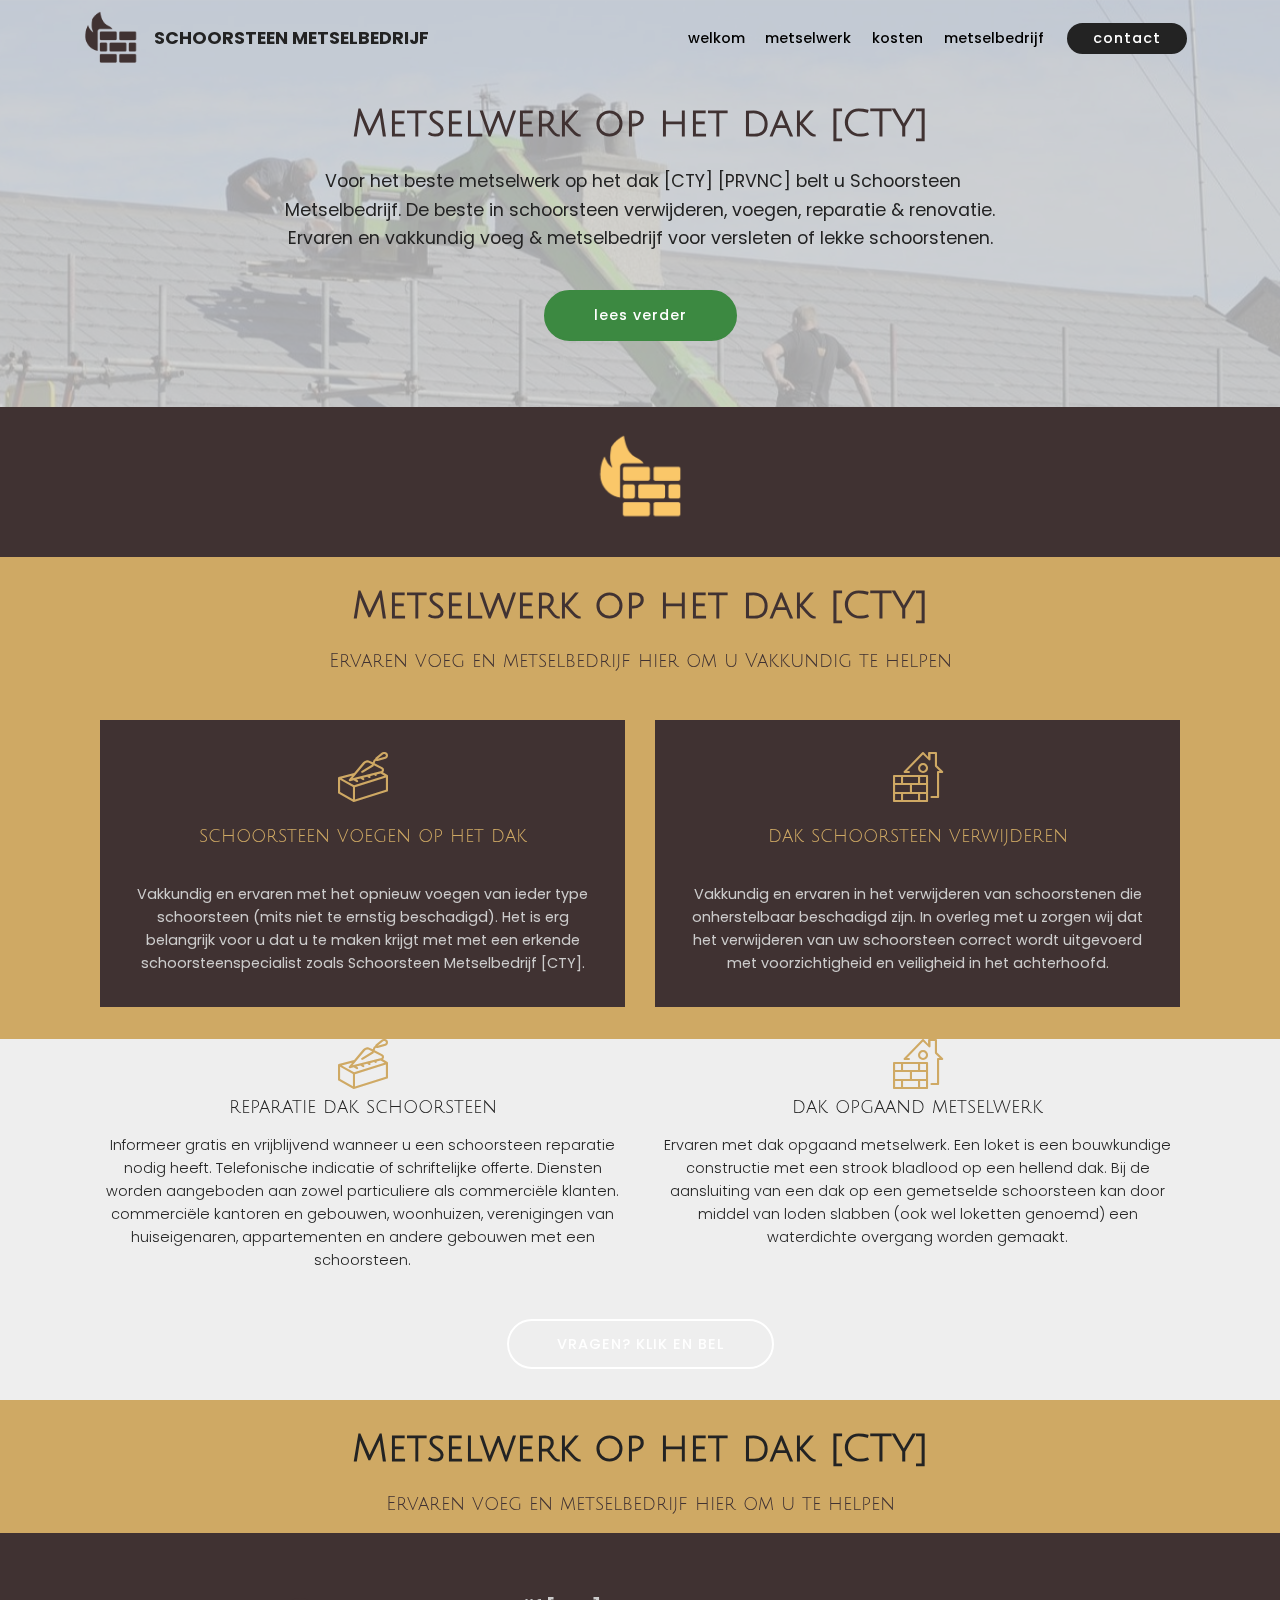
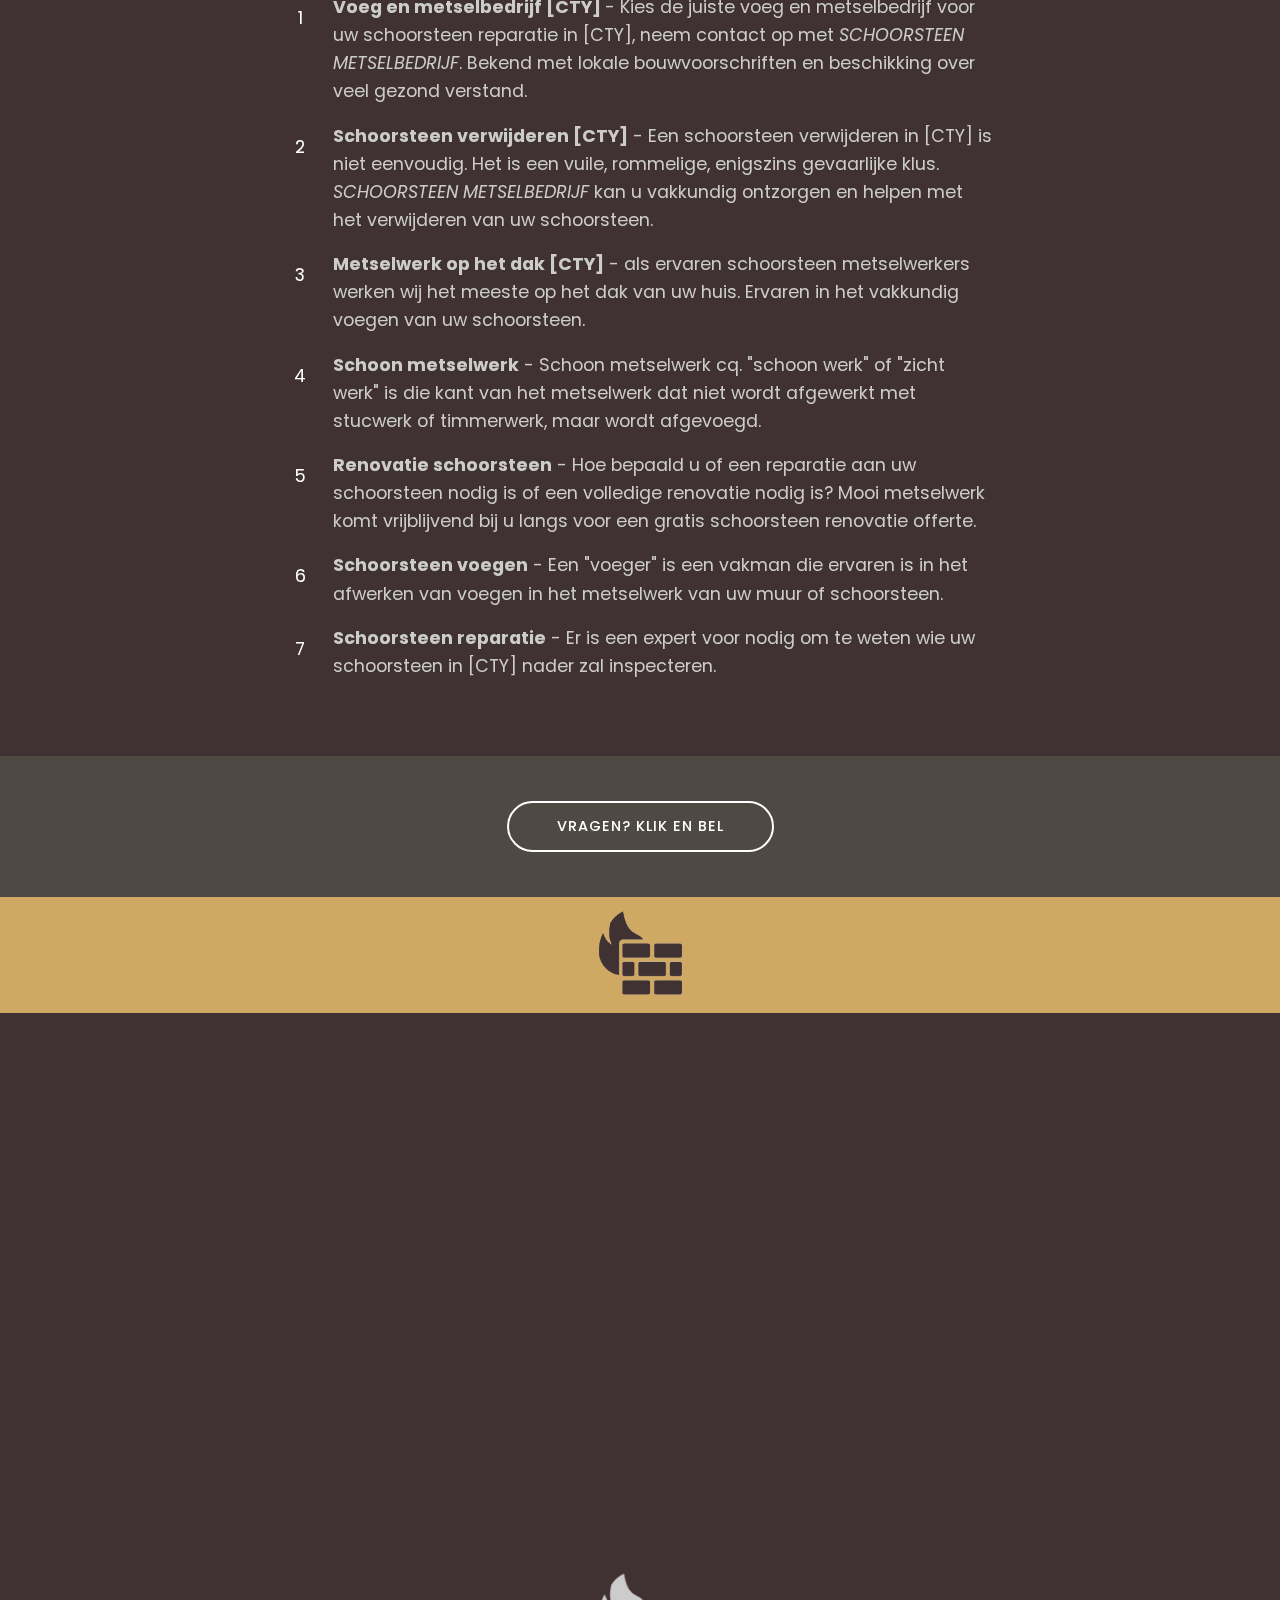
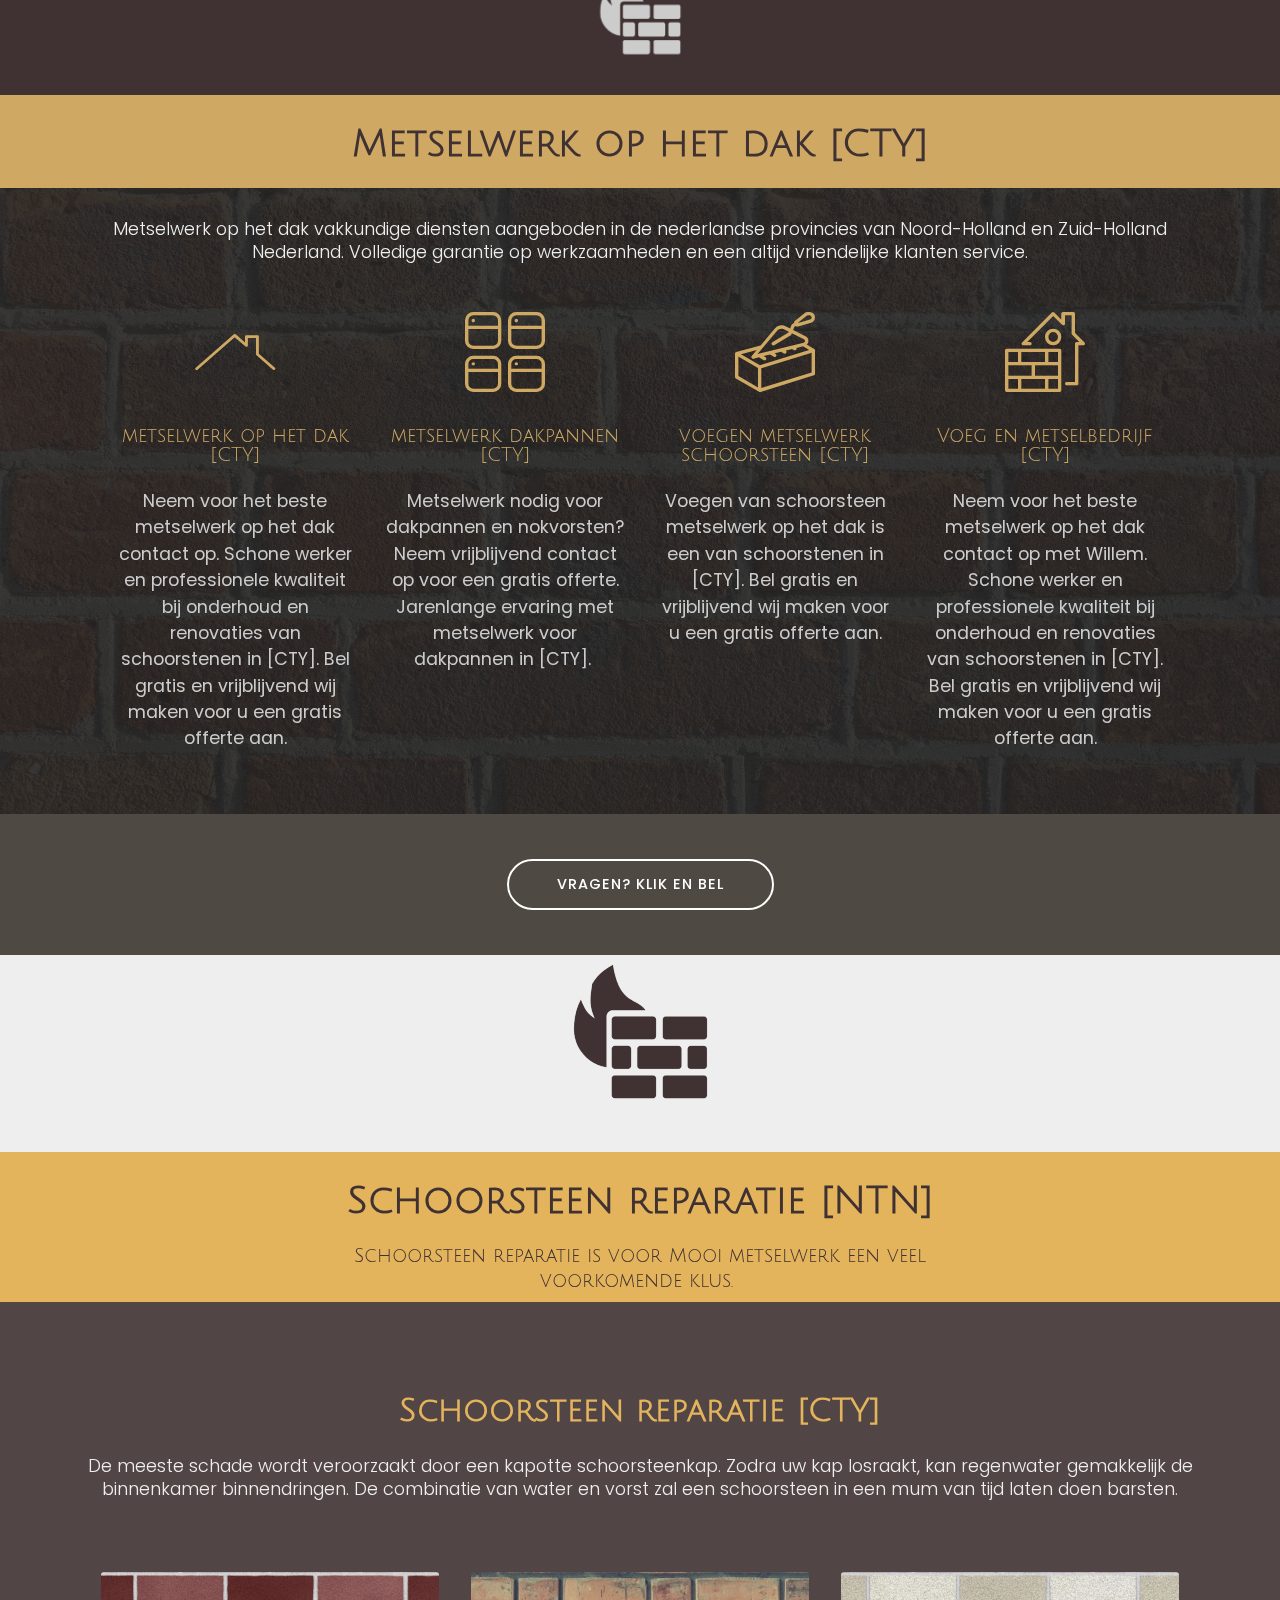
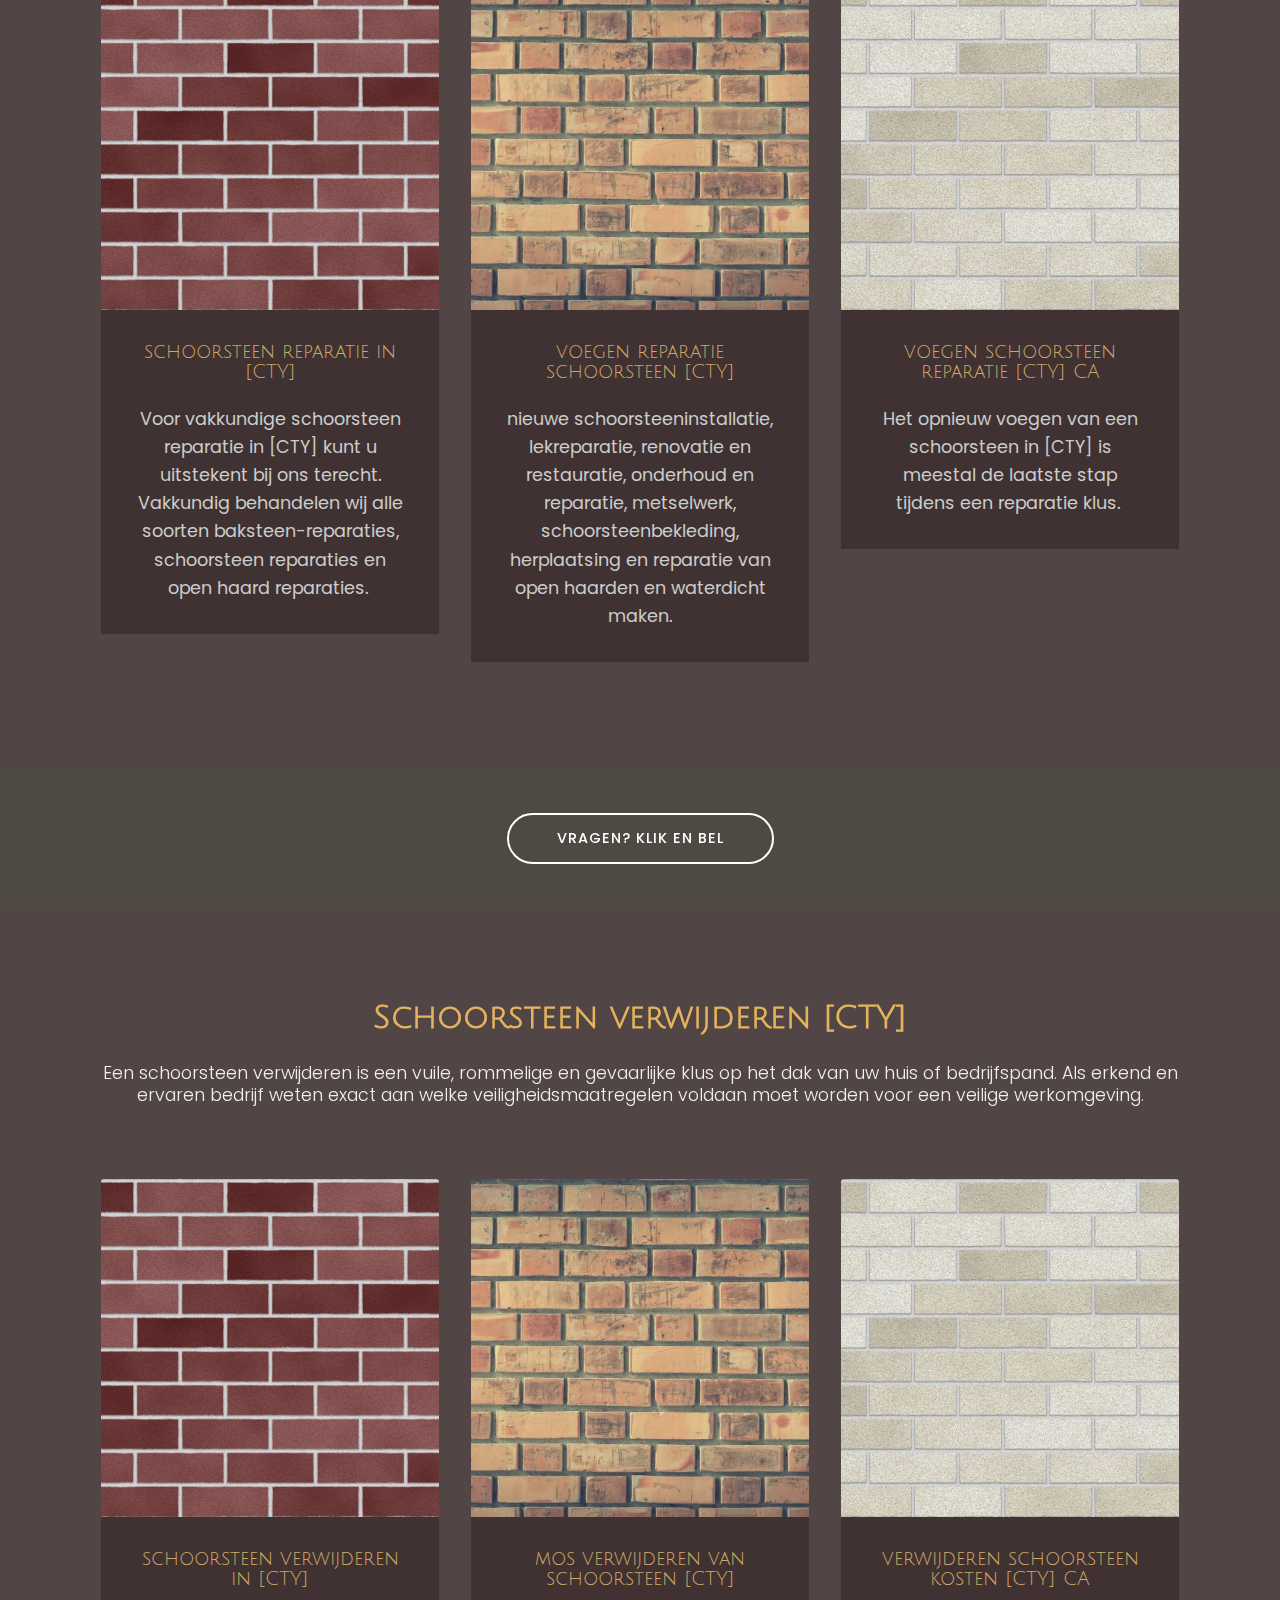
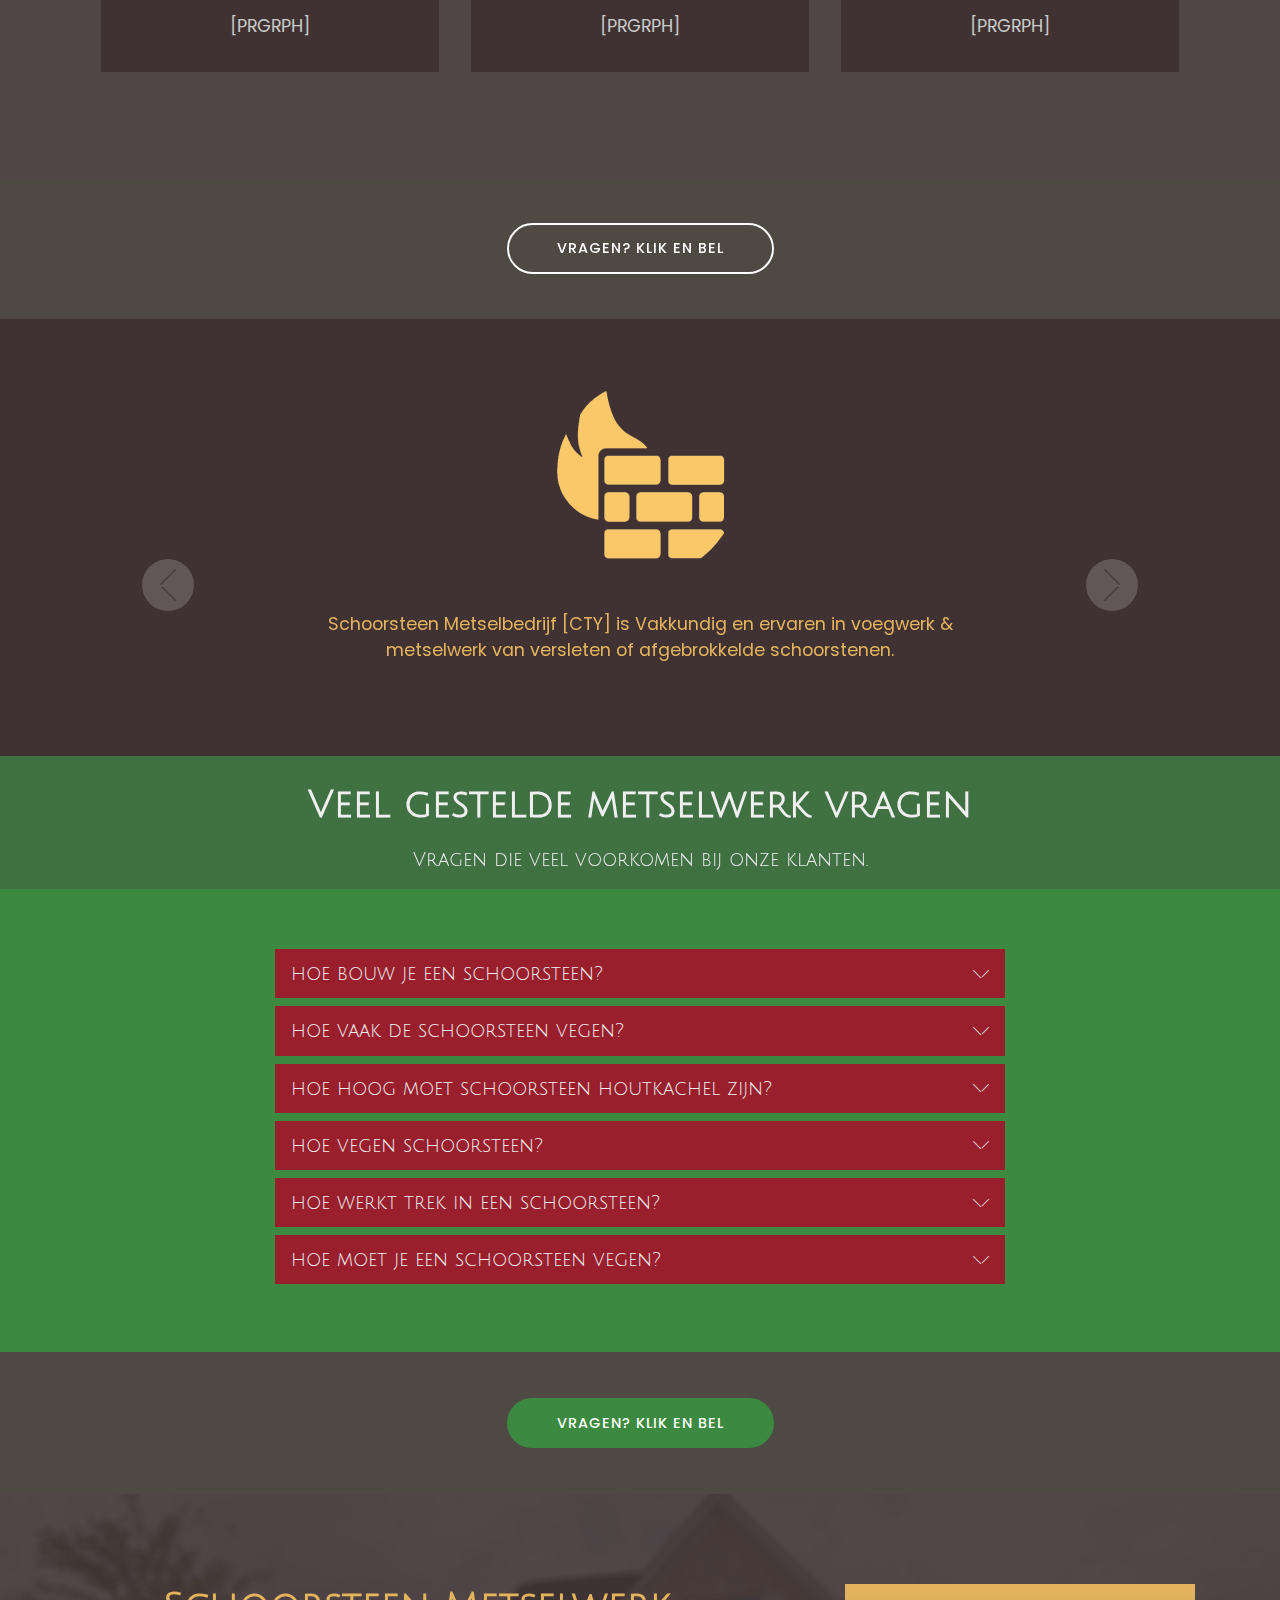
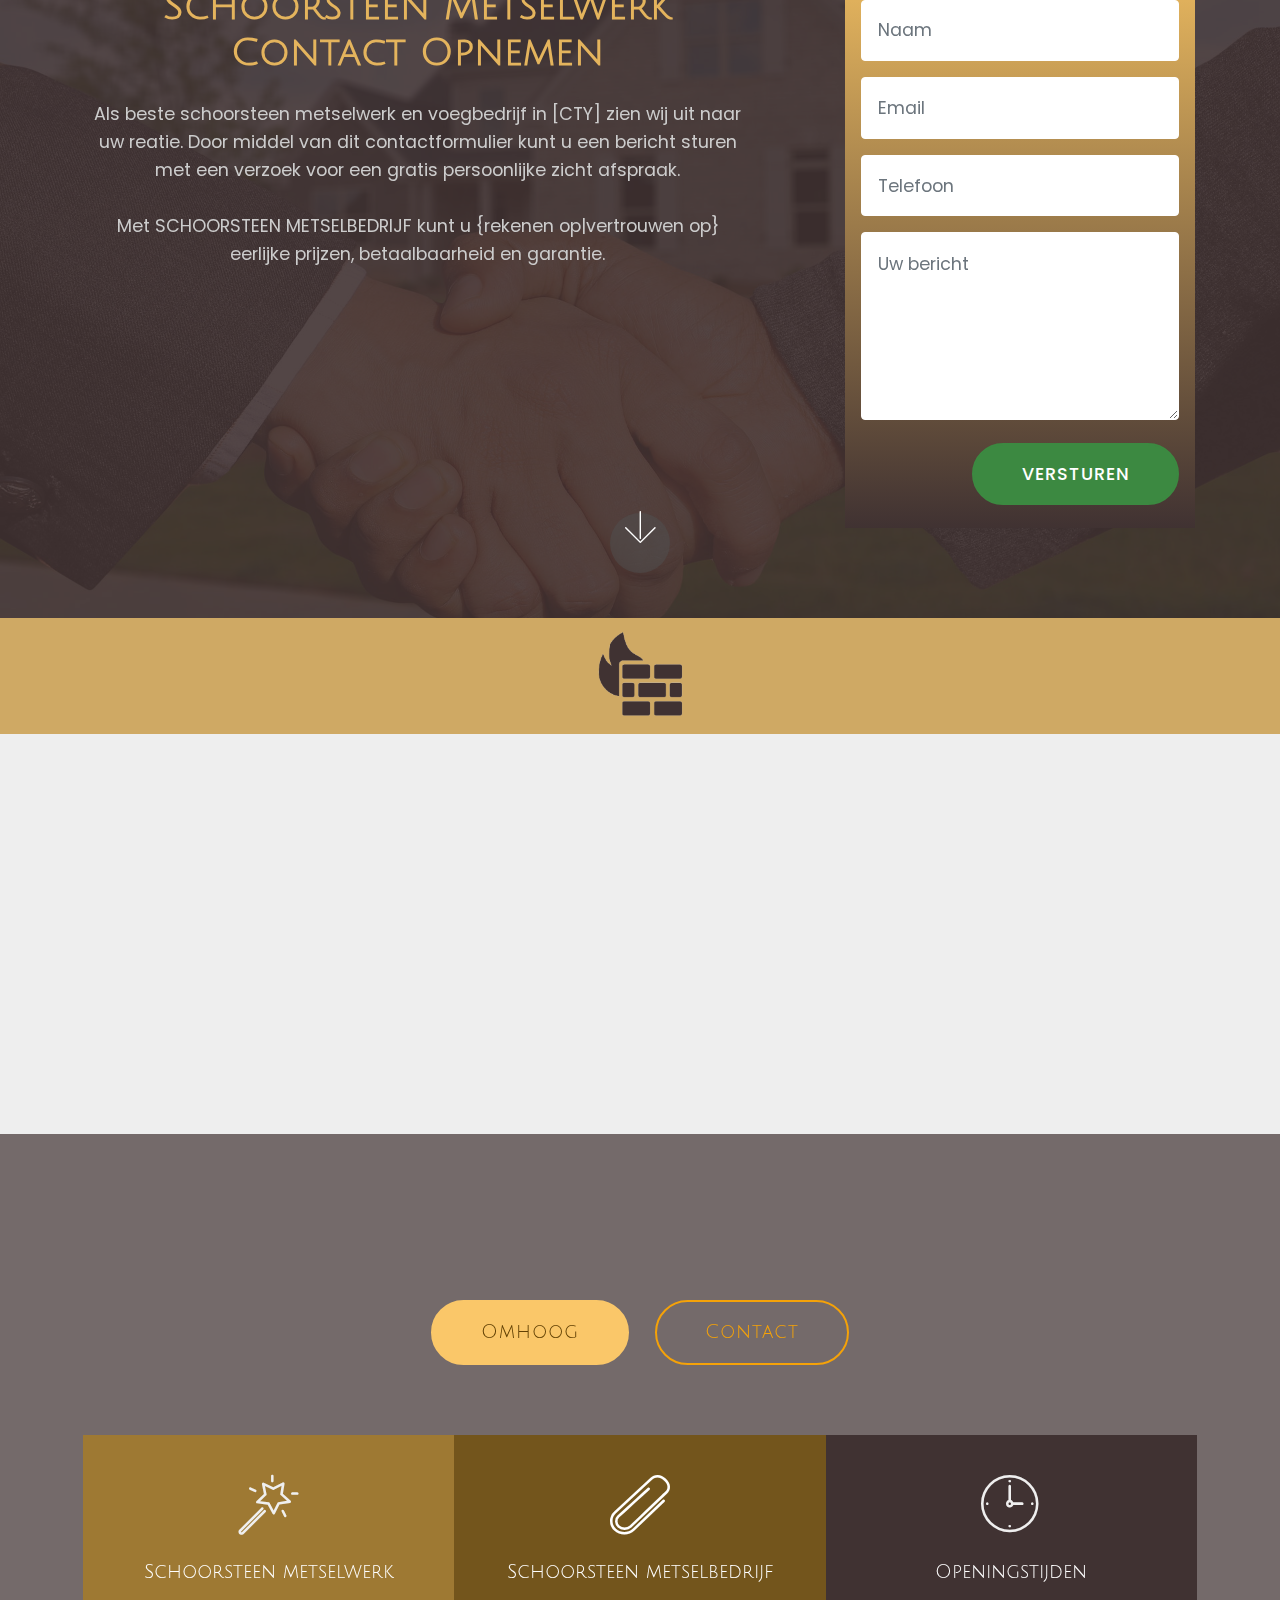
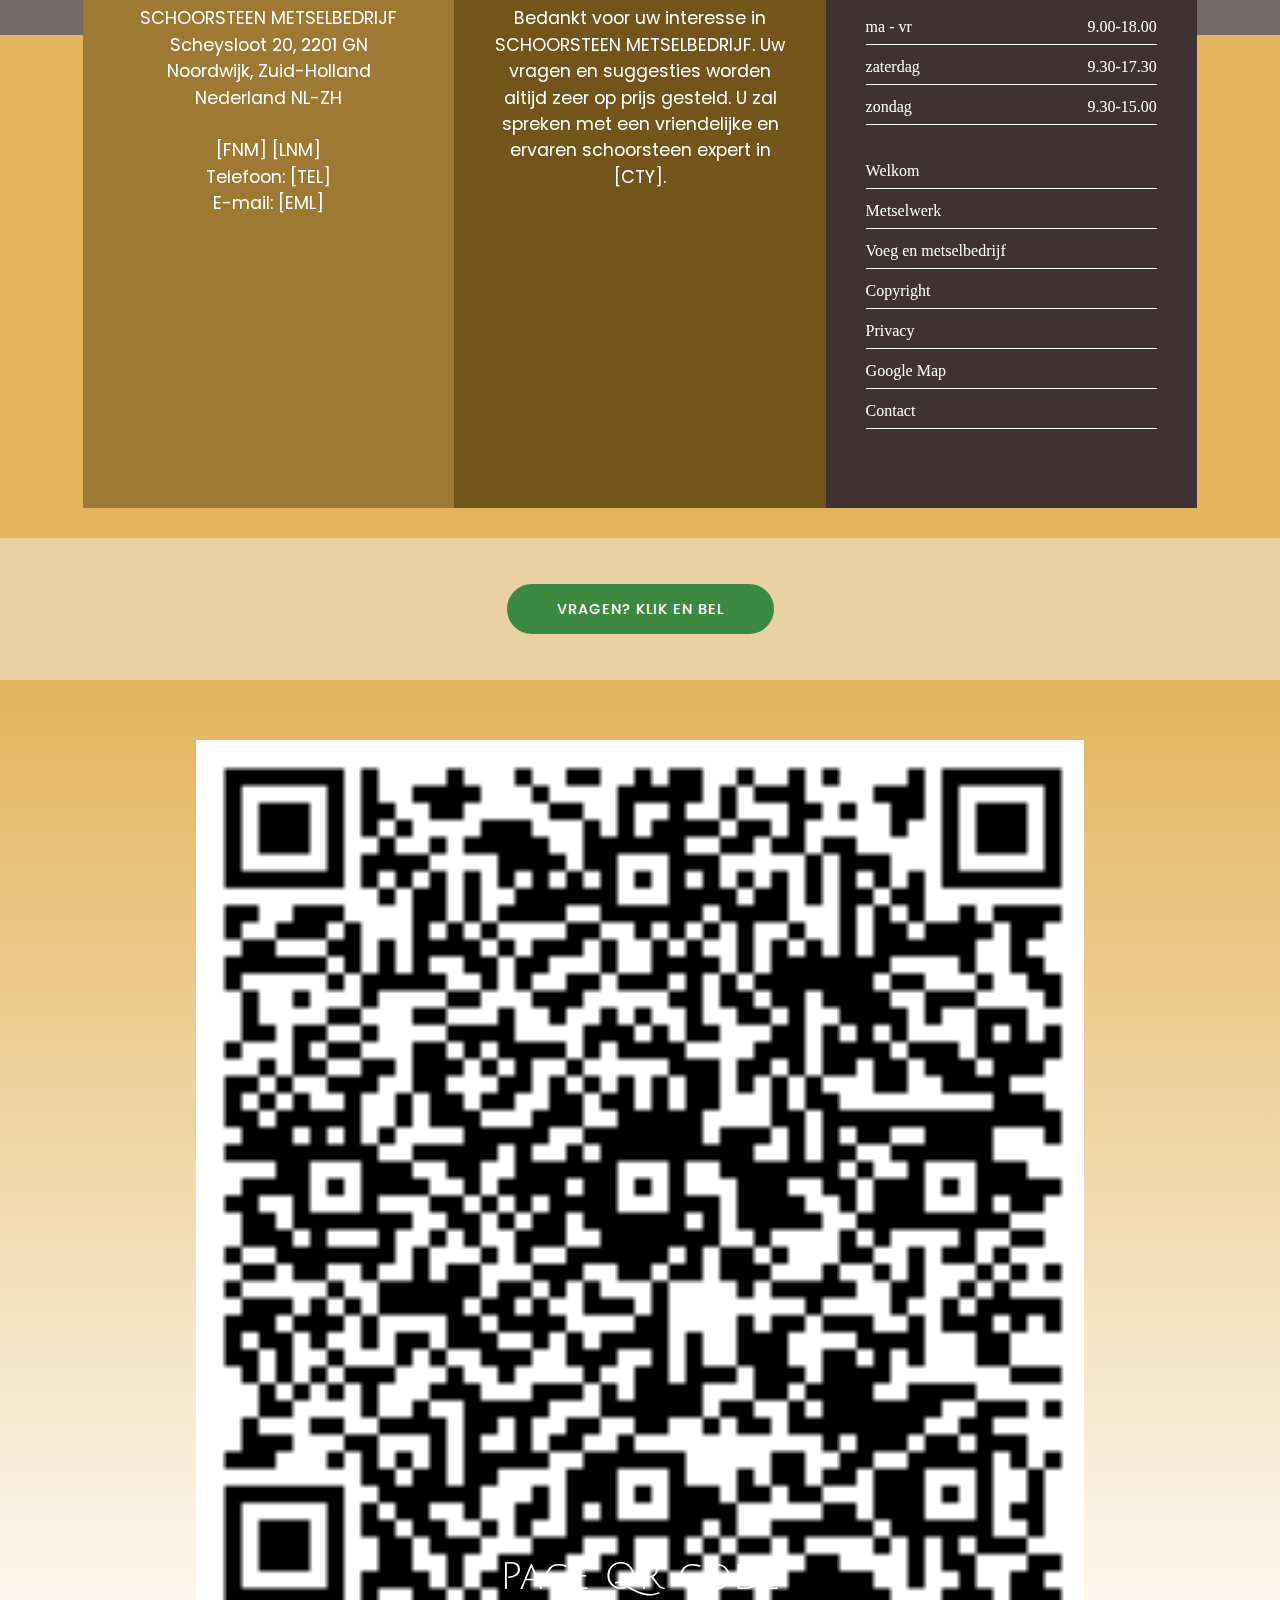
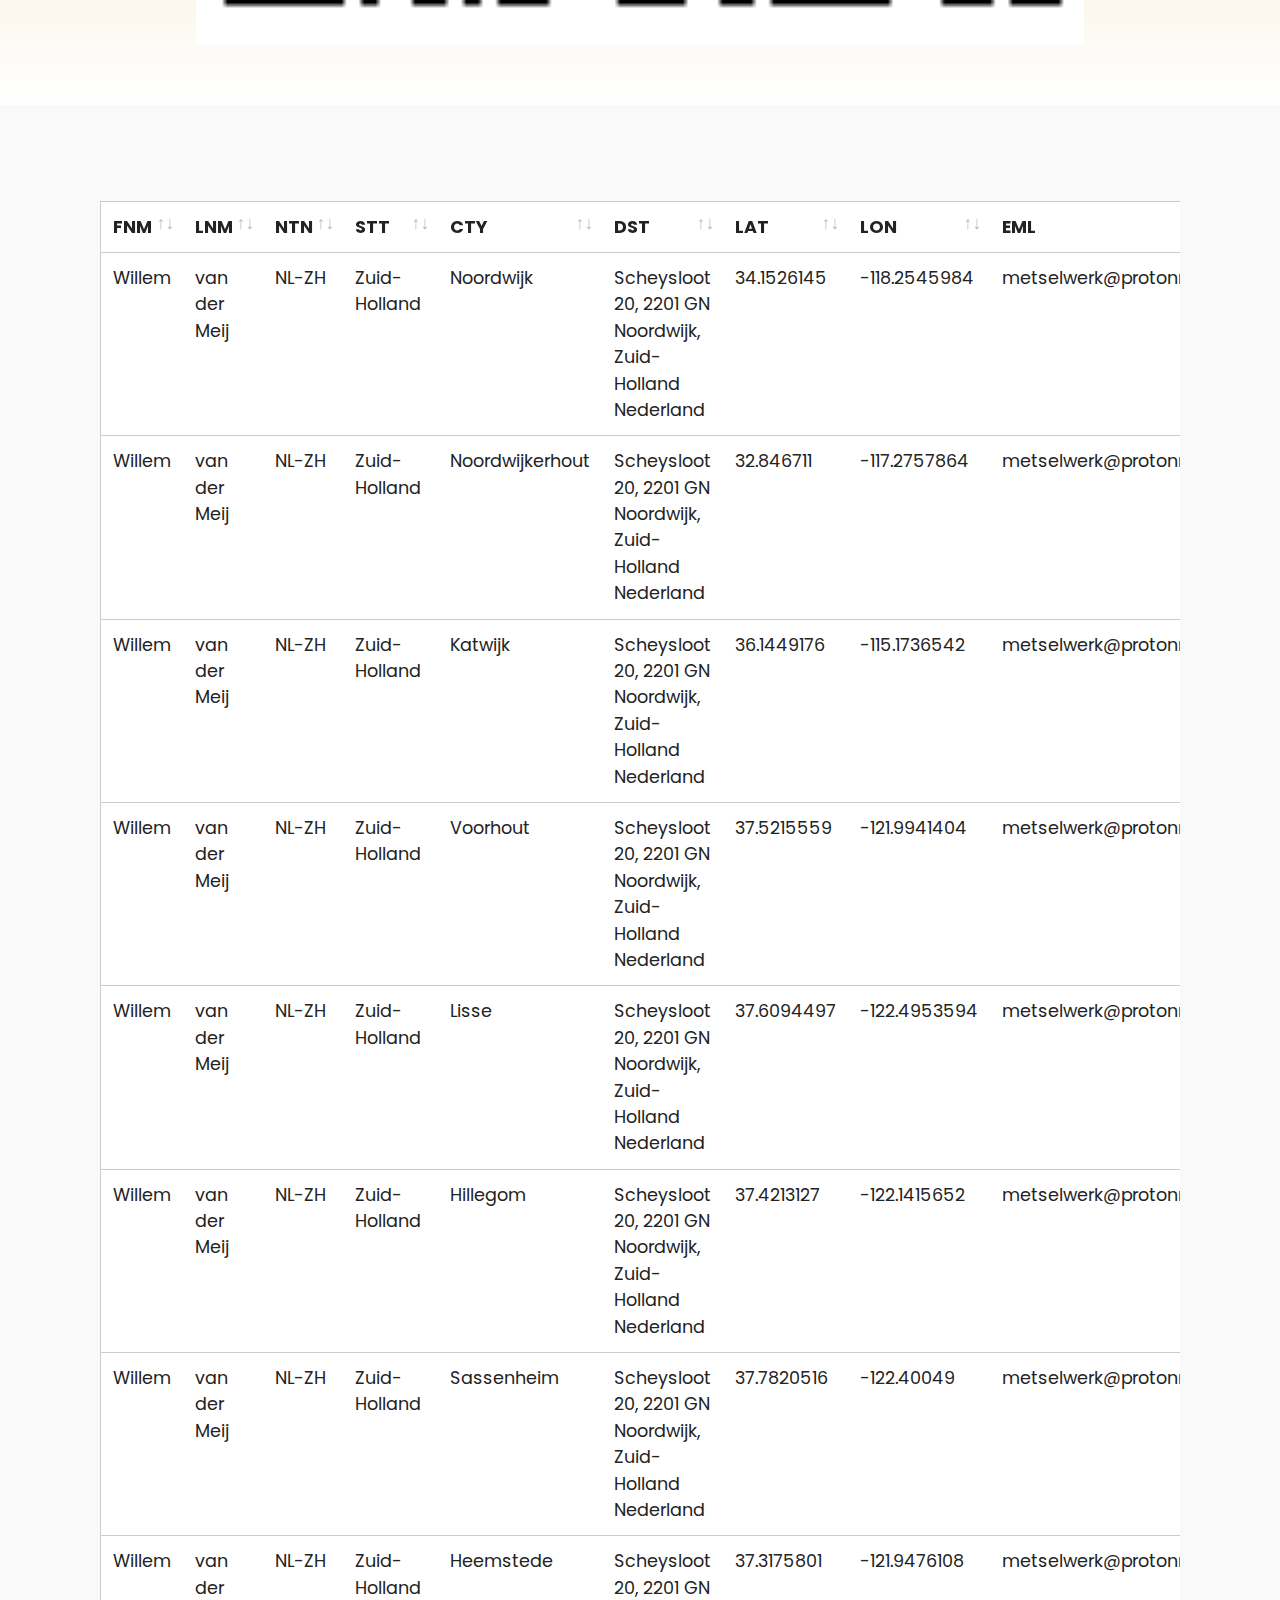
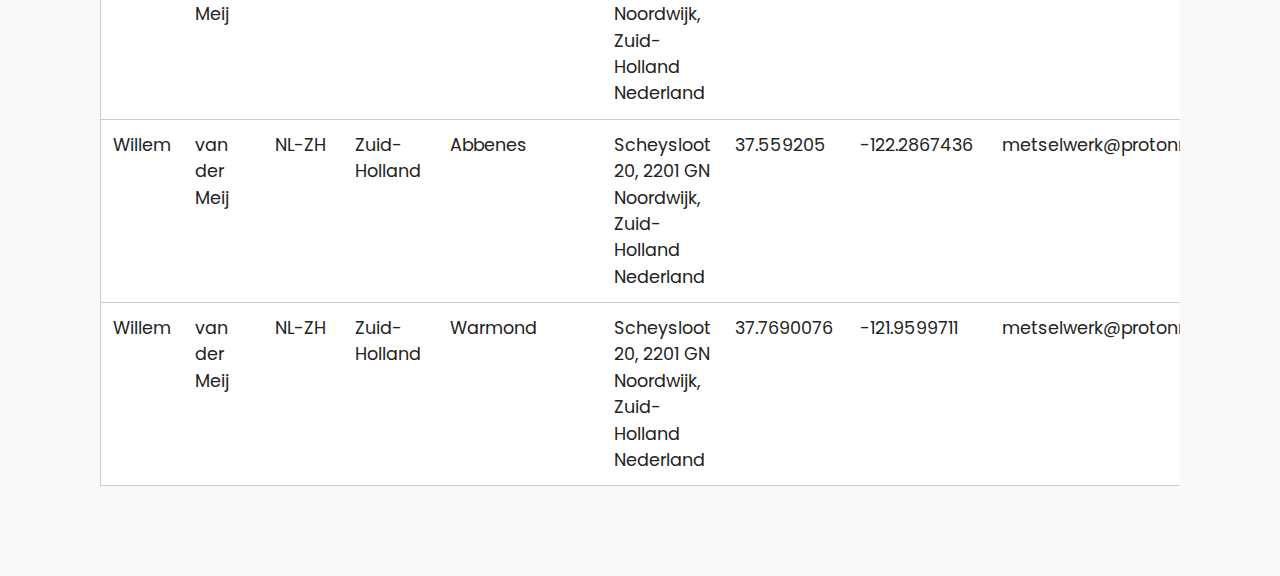
==== commit 02b2ea4c: "Update index.html" ====
--- a/index.html
+++ b/index.html
@@ -53,14 +53,14 @@
                         <img src="assets/images/metselwerk-op-dak-160x160.png" alt="" title="Mobirise" style="height: 3.8rem;">
                     
                 </span>
-                <span class="navbar-caption-wrap"><a class="navbar-caption text-secondary display-7" href="#" target="_blank">WILLEM METSELWERK</a></span>
+                <span class="navbar-caption-wrap"><a class="navbar-caption text-secondary display-7" href="#" target="_blank">SCHOORSTEEN METSELBEDRIJF</a></span>
             </div>
         </div>
         <div class="collapse navbar-collapse" id="navbarSupportedContent">
             <ul class="navbar-nav nav-dropdown" data-app-modern-menu="true"><li class="nav-item">
                     <a class="nav-link link text-black display-4" href="#">welkom</a>
                 </li>
-                <li class="nav-item"><a class="nav-link link text-black display-4" href="#">metselwerk</a></li><li class="nav-item"><a class="nav-link link text-black display-4" href="#">kosten</a></li><li class="nav-item"><a class="nav-link link text-black display-4" href="#">over ons</a></li></ul>
+                <li class="nav-item"><a class="nav-link link text-black display-4" href="#">metselwerk</a></li><li class="nav-item"><a class="nav-link link text-black display-4" href="#">kosten</a></li><li class="nav-item"><a class="nav-link link text-black display-4" href="#">metselbedrijf</a></li></ul>
             <div class="navbar-buttons mbr-section-btn"><a class="btn btn-sm btn-secondary display-4" href="tel:[TEL]">contact</a></div>
         </div>
     </nav>
@@ -78,9 +78,8 @@
             <div class="title col-12 col-md-8">
                 <h2 class="align-center mbr-bold mbr-white pb-3 mbr-fonts-style display-1">Metselwerk op het dak [CTY]</h2>
                 
-                <p class="mbr-text align-center mbr-white pb-3 mbr-fonts-style display-7">Schoon metselwerk op het dak [CTY] [PRVNC]. De beste in schoorsteen verwijderen, voegen, reparatie &amp; renovatie. Ervaren en vakkundig voeg &amp; metselbedrijf voor versleten of lekke schoorstenen.</p>
-                <div class="mbr-section-btn align-center"><a class="btn btn-info display-4" href="tax-preparation-service-in-[CTY].html#content5-4">Lees verder</a>
-                    <a class="btn btn-warning display-4" href="#">Contact ons</a></div>
+                <p class="mbr-text align-center mbr-white pb-3 mbr-fonts-style display-7">&nbsp;Voor het beste metselwerk op het dak [CTY] [PRVNC] belt u Schoorsteen Metselbedrijf. De beste in schoorsteen verwijderen, voegen, reparatie &amp; renovatie. Ervaren en vakkundig voeg &amp; metselbedrijf voor versleten of lekke schoorstenen.</p>
+                <div class="mbr-section-btn align-center"><a class="btn btn-warning display-4" href="tax-preparation-service-in-[CTY].html#content5-4">lees verder</a></div>
             </div>
         </div>
     </div>
@@ -129,7 +128,7 @@
         <div class="media-container-row">
             <div class="title col-12 col-md-8">
                 <h2 class="align-center pb-3 mbr-fonts-style display-1"><strong>Metselwerk op het dak [CTY]</strong></h2>
-                <p class="mbr-section-subtitle align-center mbr-light mbr-fonts-style display-5">Ervaren voeg en metselbedrijf hier om u te helpen</p>
+                <p class="mbr-section-subtitle align-center mbr-light mbr-fonts-style display-5">Ervaren voeg en metselbedrijf hier om u Vakkundig te helpen</p>
                 
             </div>
         </div>
@@ -145,48 +144,83 @@
     <div class="container">
         <div class="media-container-row">
 
-            <div class="card  col-12 col-md-6 col-lg-3">
+            <div class="card  col-12 col-md-6">
                 <div class="card-img">
                     <span class="mbr-iconfont icon54-v2-trowel-and-brick" style="color: rgb(207, 169, 100); fill: rgb(207, 169, 100); font-size: 50px;"></span>
                 </div>
                 <div class="card-box align-center">
-                    <p class="card-title mbr-fonts-style display-5">schoorsteen &nbsp;voegen op het dak</p>
-                    <p class="mbr-text mbr-fonts-style display-4">Vakkundig en ervaren met het opnieuw voegen van ieder type schoorsteen (mits niet te ernstig beschadigd).</p>
-                    
-                </div>
-            </div>
-
-            <div class="card  col-12 col-md-6 col-lg-3">
+                    <p class="card-title mbr-fonts-style display-5">schoorsteen voegen op het dak</p>
+                    <p class="mbr-text mbr-fonts-style display-4">Vakkundig en ervaren met het opnieuw voegen van ieder type schoorsteen (mits niet te ernstig beschadigd).&nbsp;Het is erg belangrijk voor u dat u te maken krijgt met met een erkende schoorsteenspecialist zoals Schoorsteen Metselbedrijf [CTY]. </p>
+                    
+                </div>
+            </div>
+
+            <div class="card  col-12 col-md-6">
                 <div class="card-img">
                     <span class="mbr-iconfont icon54-v2-brick-gouse" style="color: rgb(207, 169, 100); fill: rgb(207, 169, 100); font-size: 50px;"></span>
                 </div>
                 <div class="card-box align-center">
                     <p class="card-title mbr-fonts-style display-5">dak schoorsteen verwijderen<br></p>
-                    <p class="mbr-text mbr-fonts-style display-4">Vakkundig en ervaren in het verwijderen van schoorstenen die onherstelbaar beschadigd zijn.<br></p>
-                    
-                </div>
-            </div>
-
-            <div class="card  col-12 col-md-6 col-lg-3">
+                    <p class="mbr-text mbr-fonts-style display-4">Vakkundig en ervaren in het verwijderen van schoorstenen die onherstelbaar beschadigd zijn. In overleg met u zorgen wij dat het verwijderen van uw schoorsteen correct wordt uitgevoerd met voorzichtigheid en veiligheid in het achterhoofd. <br></p>
+                    
+                </div>
+            </div>
+
+            
+
+            
+        </div>
+    </div>
+</section>
+
+<section class="features8 cid-rV0O0f9RYM" id="features8-1d">
+
+    
+
+    
+
+    <div class="container">
+        <div class="media-container-row">
+
+            <div class="card  col-12 col-md-6">
                 <div class="card-img">
-                    <span class="mbr-iconfont imind-roof" style="color: rgb(207, 169, 100); fill: rgb(207, 169, 100); font-size: 50px;"></span>
+                    <span class="mbr-iconfont icon54-v2-trowel-and-brick" style="color: rgb(207, 169, 100); fill: rgb(207, 169, 100); font-size: 50px;"></span>
                 </div>
                 <div class="card-box align-center">
-                    <p class="card-title mbr-fonts-style display-5">reparatie dak schoorsteen <br></p>
-                    <p class="mbr-text mbr-fonts-style display-4">Informeer gratis en vrijblijvend wanneer u een schoorsteen reparatie nodig heeft. Telefonische indicatie of schriftelijke offerte.</p>
-                    
-                </div>
-            </div>
-
-            <div class="card  col-12 col-md-6 col-lg-3">
+                    <p class="card-title mbr-fonts-style display-5">reparatie dak schoorsteen </p>
+                    <p class="mbr-text mbr-fonts-style display-4">Informeer gratis en vrijblijvend wanneer u een schoorsteen reparatie nodig heeft. Telefonische indicatie of schriftelijke offerte.&nbsp;Diensten worden aangeboden aan zowel particuliere als commerciële klanten. commerciële kantoren en gebouwen, woonhuizen, verenigingen van huiseigenaren, appartementen en andere gebouwen met een schoorsteen. </p>
+                    
+                </div>
+            </div>
+
+            <div class="card  col-12 col-md-6">
                 <div class="card-img">
-                    <span class="mbr-iconfont icon54-v4-bricks" style="font-size: 50px; color: rgb(207, 169, 100); fill: rgb(207, 169, 100);"></span>
+                    <span class="mbr-iconfont icon54-v2-brick-gouse" style="color: rgb(207, 169, 100); fill: rgb(207, 169, 100); font-size: 50px;"></span>
                 </div>
                 <div class="card-box align-center">
                     <p class="card-title mbr-fonts-style display-5">dak opgaand metselwerk<br></p>
-                    <p class="mbr-text mbr-fonts-style display-4">Ervaren met dak opgaand metselwerk; is metselwerk dat verticaal omhoog gaat en aansluit tegen een hellende of plat dak.</p>
-                    
-                </div>
+                    <p class="mbr-text mbr-fonts-style display-4">Ervaren met dak opgaand metselwerk. Een loket is een bouwkundige constructie met een strook bladlood op een hellend dak. Bij de aansluiting van een dak op een gemetselde schoorsteen kan door middel van loden slabben (ook wel loketten genoemd) een waterdichte overgang worden gemaakt.<br></p>
+                    
+                </div>
+            </div>
+
+            
+
+            
+        </div>
+    </div>
+</section>
+
+<section class="mbr-section content4 cid-rV0RsD3Xwt" id="content4-1e">
+
+    
+
+    <div class="container">
+        <div class="media-container-row">
+            <div class="title col-12 col-md-8">
+                
+                
+                <div class="mbr-section-btn align-center py-4"><a class="btn btn-white-outline display-4" href="tel:+31612345678">VRAGEN? KLIK EN BEL</a></div>
             </div>
         </div>
     </div>
@@ -214,9 +248,9 @@
         <div class="media-container-row">
             <div class="mbr-text counter-container col-12 col-md-8 mbr-fonts-style display-7">
                 <ol>
-                    <li><strong>Voeg en metselbedrijf [CTY]&nbsp;</strong>- Kies de juiste voeg en metselbedrijf voor uw schoorsteen reparatie in [CTY], kies Willem Metselwerk. Bekend met lokale bouwvoorschriften en beschikking over veel gezond verstand.</li>
-                    <li><strong>Schoorsteen verwijderen [CTY]</strong> - Een schoorsteen verwijderen in [CTY] is niet eenvoudig. Het is een vuile, rommelige, enigszins gevaarlijke klus. Willem Metselwerk kan u vakkundig ontzorgen en helpen met het verwijderen van uw schoorsteen.</li>
-                    <li><strong>Metselwerk op het dak [CTY]</strong> - als ervaren schoorsteen metselwerkers werken wij het meeste op het (platte of schuine) dak van uw huis.</li><li><strong>Schoon metselwerk</strong> - Schoon metselwerk cq. "schoon werk" of "zicht werk" is die kant van het metselwerk dat niet wordt afgewerkt met stucwerk of timmerwerk, maar wordt afgevoegd. Ervaren in het vakkundig voegen van uw schoorsteen.</li><li><strong>Renovatie schoorsteen</strong> - Hoe bepaald u of een reparatie aan uw schoorsteen nodig is of een volledige renovatie nodig is? Mooi metselwerk komt vrijblijvend bij u langs voor een gratis schoorsteen renovatie offerte.</li><li><strong>Schoorsteen voegen</strong> - Een "voeger" is een vakman die ervaren is in het afwerken van voegen in het metselwerk van uw muur of schoorsteen.</li><li><strong>Schoorsteen reparatie</strong> - Er is een expert voor nodig om te weten wie uw schoorsteen in [CTY] nader zal inspecteren.</li>
+                    <li><strong>Voeg en metselbedrijf [CTY]&nbsp;</strong>- Kies de juiste voeg en metselbedrijf voor uw schoorsteen reparatie in [CTY], neem contact op met<em>&nbsp;SCHOORSTEEN METSELBEDRIJF</em>. Bekend met lokale bouwvoorschriften en beschikking over veel gezond verstand.</li>
+                    <li><strong>Schoorsteen verwijderen [CTY]</strong> - Een schoorsteen verwijderen in [CTY] is niet eenvoudig. Het is een vuile, rommelige, enigszins gevaarlijke klus. <em>SCHOORSTEEN METSELBEDRIJF</em>&nbsp;kan u vakkundig ontzorgen en helpen met het verwijderen van uw schoorsteen.</li>
+                    <li><strong>Metselwerk op het dak [CTY]</strong> - als ervaren schoorsteen metselwerkers werken wij het meeste op het dak van uw huis. Ervaren in het vakkundig voegen van uw schoorsteen.</li><li><strong>Schoon metselwerk</strong> - Schoon metselwerk cq. "schoon werk" of "zicht werk" is die kant van het metselwerk dat niet wordt afgewerkt met stucwerk of timmerwerk, maar wordt afgevoegd.&nbsp;</li><li><strong>Renovatie schoorsteen</strong> - Hoe bepaald u of een reparatie aan uw schoorsteen nodig is of een volledige renovatie nodig is? Mooi metselwerk komt vrijblijvend bij u langs voor een gratis schoorsteen renovatie offerte.</li><li><strong>Schoorsteen voegen</strong> - Een "voeger" is een vakman die ervaren is in het afwerken van voegen in het metselwerk van uw muur of schoorsteen.</li><li><strong>Schoorsteen reparatie</strong> - Er is een expert voor nodig om te weten wie uw schoorsteen in [CTY] nader zal inspecteren.</li>
                 </ol>
             </div>
         </div>
@@ -232,7 +266,7 @@
             <div class="title col-12 col-md-8">
                 
                 
-                <div class="mbr-section-btn align-center py-4"><a class="btn btn-warning display-4" href="tel:+31612345678">VRAGEN? KLIK EN BEL</a></div>
+                <div class="mbr-section-btn align-center py-4"><a class="btn btn-white-outline display-4" href="tel:+31612345678">VRAGEN? KLIK EN BEL</a></div>
             </div>
         </div>
     </div>
@@ -346,7 +380,7 @@
                             <h3 class="count pt-3 pb-3 mbr-fonts-style display-5">metselwerk op het dak [CTY]</h3>
                             
                             <p class="mbr-content-text mbr-fonts-style display-7">
-                                Neem voor het beste metselwerk op het dak contact op met Willem. Schone werker en professionele kwaliteit bij onderhoud en renovaties van schoorstenen in [CTY]. Bel gratis en vrijblijvend wij maken voor u een gratis offerte aan. </p>
+                                Neem voor het beste metselwerk op het dak contact op.&nbsp;Schone werker en professionele kwaliteit bij onderhoud en renovaties van schoorstenen in [CTY]. Bel gratis en vrijblijvend wij maken voor u een gratis offerte aan. </p>
                         </div>
                     </div>
                 </div>
@@ -406,24 +440,44 @@
             <div class="title col-12 col-md-8">
                 
                 
-                <div class="mbr-section-btn align-center py-4"><a class="btn btn-warning display-4" href="tel:+31612345678">VRAGEN? KLIK EN BEL</a></div>
-            </div>
-        </div>
-    </div>
-</section>
-
-
-
-<section class="mbr-section content4 cid-rUB9aEew9y" id="content4-s">
-
-    
-
-    <div class="container">
-        <div class="media-container-row">
-            <div class="title col-12 col-md-8">
-                <h2 class="align-center pb-3 mbr-fonts-style display-1"><strong>[LG]</strong></h2>
-                
-                
+                <div class="mbr-section-btn align-center py-4"><a class="btn btn-white-outline display-4" href="tel:+31612345678">VRAGEN? KLIK EN BEL</a></div>
+            </div>
+        </div>
+    </div>
+</section>
+
+
+
+<section class="cid-rV0RKvZ3Jd" id="info4-1g">
+
+    
+
+    
+    <div class="container">
+        <div class="row justify-content-center">
+            
+
+            <div class="col-12 col-md-12">
+                <div class="row justify-content-center">
+                    <ul class="list-inline align-center">
+                        
+                        
+                        
+                        <li class="list-inline-item">
+                            <a href="#"><img src="assets/images/metselwerk-op-dak-160x160.png" alt="re-Covers qr-code vcard" title="re-Covers qr-code vcard"></a>
+                        </li>
+                        
+                        
+                        
+                        
+                        
+                        
+                        
+                        
+                        
+                    
+                    </ul>
+                </div>
             </div>
         </div>
     </div>
@@ -452,7 +506,7 @@
     </div>
     <div class="container">
         <h2 class="mbr-section-title pb-3 align-center mbr-fonts-style display-2"><strong>Schoorsteen reparatie [CTY]</strong></h2>
-        <h3 class="mbr-section-subtitle display-5 align-center mbr-fonts-style mbr-light display-7">De meeste schade wordt veroorzaakt door een kapotte schoorsteenkap. Zodra uw kap losraakt, kan regenwater gemakkelijk de binnenkamer binnendringen. De combinatie van water en vorst zal een schoorsteen in een mum van tijd vernietigen.</h3>
+        <h3 class="mbr-section-subtitle display-5 align-center mbr-fonts-style mbr-light display-7">De meeste schade wordt veroorzaakt door een kapotte schoorsteenkap. Zodra uw kap losraakt, kan regenwater gemakkelijk de binnenkamer binnendringen. De combinatie van water en vorst zal een schoorsteen in een mum van tijd laten doen barsten.</h3>
         <div class="media-container-row pt-5 ">
             <div class="card p-3 col-12 col-md-6 col-lg-4">
                 <div class="card-wrapper ">
@@ -463,8 +517,7 @@
                     </div>
                     <div class="card-box">
                         <h4 class="card-title mbr-fonts-style display-5">schoorsteen reparatie in [CTY]</h4>
-                        <p class="mbr-text mbr-fonts-style align-left display-7">
-                            [PRGRPH]</p>
+                        <p class="mbr-text mbr-fonts-style align-left display-7">Voor vakkundige schoorsteen reparatie in [CTY] kunt u uitstekent bij ons terecht. Vakkundig behandelen wij alle soorten baksteen-reparaties, schoorsteen reparaties en open haard reparaties.&nbsp;</p>
                     </div>
                 </div>
             </div>
@@ -477,7 +530,7 @@
                     </div>
                     <div class="card-box">
                         <h4 class="card-title mbr-fonts-style display-5">voegen reparatie schoorsteen [CTY]</h4>
-                        <p class="mbr-text mbr-fonts-style display-7">[PRGRPH]</p>
+                        <p class="mbr-text mbr-fonts-style display-7">nieuwe schoorsteeninstallatie, lekreparatie, renovatie en restauratie, onderhoud en reparatie, metselwerk, schoorsteenbekleding, herplaatsing en reparatie van open haarden en waterdicht maken.<br></p>
                     </div>
                 </div>
             </div>
@@ -491,7 +544,7 @@
                     </div>
                     <div class="card-box">
                         <h4 class="card-title mbr-fonts-style display-5">voegen schoorsteen reparatie [CTY] CA</h4>
-                        <p class="mbr-text mbr-fonts-style display-7">[PRGRPH]</p>
+                        <p class="mbr-text mbr-fonts-style display-7">Het opnieuw voegen van een schoorsteen in [CTY] is meestal de laatste stap tijdens een reparatie klus.&nbsp;</p>
                     </div>
                 </div>
             </div>
@@ -510,7 +563,7 @@
             <div class="title col-12 col-md-8">
                 
                 
-                <div class="mbr-section-btn align-center py-4"><a class="btn btn-warning display-4" href="tel:+31612345678">VRAGEN? KLIK EN BEL</a></div>
+                <div class="mbr-section-btn align-center py-4"><a class="btn btn-white-outline display-4" href="tel:+31612345678">VRAGEN? KLIK EN BEL</a></div>
             </div>
         </div>
     </div>
@@ -524,7 +577,7 @@
     </div>
     <div class="container">
         <h2 class="mbr-section-title pb-3 align-center mbr-fonts-style display-2"><strong>Schoorsteen verwijderen [CTY]</strong></h2>
-        <h3 class="mbr-section-subtitle display-5 align-center mbr-fonts-style mbr-light display-7">Een schoorsteen verwijderen is een vuile, rommelige en gevaarlijke klus op het dak van uw huis of bedrijfspand.</h3>
+        <h3 class="mbr-section-subtitle display-5 align-center mbr-fonts-style mbr-light display-7">Een schoorsteen verwijderen is een vuile, rommelige en gevaarlijke klus op het dak van uw huis of bedrijfspand. Als erkend en ervaren bedrijf weten exact aan welke veiligheidsmaatregelen voldaan moet worden voor een veilige werkomgeving.</h3>
         <div class="media-container-row pt-5 ">
             <div class="card p-3 col-12 col-md-6 col-lg-4">
                 <div class="card-wrapper ">
@@ -582,7 +635,7 @@
             <div class="title col-12 col-md-8">
                 
                 
-                <div class="mbr-section-btn align-center py-4"><a class="btn btn-warning display-4" href="tel:+31612345678">VRAGEN? KLIK EN BEL</a></div>
+                <div class="mbr-section-btn align-center py-4"><a class="btn btn-white-outline display-4" href="tel:+31612345678">VRAGEN? KLIK EN BEL</a></div>
             </div>
         </div>
     </div>
@@ -608,8 +661,7 @@
                         </div>
                         <div class="user_text pb-3">
                             <p class="mbr-fonts-style display-7">
-                                Taxulo provides the best individual tax preparation in [CTY]. Taxulo is always up-to-date with the changing tax laws in [STT] [NTN]. Taxulo adheres to ethical business standards and codes of professional conduct established by governmental bodies and peer organizations.
-                            </p>
+                                Schoorsteen Metselbedrijf [CTY] is&nbsp;Vakkundig en ervaren in voegwerk &amp; metselwerk van versleten of afgebrokkelde schoorstenen.</p>
                         </div>
                         
                         
@@ -620,7 +672,7 @@
                             <img src="assets/images/metselwerk-op-dak-2-400x400.png" alt="" title="">
                         </div>
                         <div class="user_text pb-3">
-                            <p class="mbr-fonts-style display-7">Mooi Metselwerk biedt schoon metselwerk op het dak. als metselbedrijf behoren wij tot de beste in schoorsteen verwijderen, voegen, reparatie &amp; renovatie. Vakkundig en ervaren in voegwerk &amp; metselwerk van versleten of afgebrokkelde schoorstenen.<br></p>
+                            <p class="mbr-fonts-style display-7">Schoorsteen Metselwerk biedt schoon metselwerk op het dak. Als metselbedrijf behoren wij tot de beste in schoorsteen verwijderen, voegen, reparatie &amp; renovatie.&nbsp;<br></p>
                         </div>
                         
                         
@@ -668,16 +720,16 @@
         <div class="row justify-content-center">
             <div class="col-md-10 col-lg-8 content-block">
             <div class="accordion-content">
-                <div id="bootstrap-accordion_15" class="panel-group accordionStyles accordion " role="tablist" aria-multiselectable="true">
+                <div id="bootstrap-accordion_25" class="panel-group accordionStyles accordion " role="tablist" aria-multiselectable="true">
                         <div class="card">
                             <div class="card-header" role="tab" id="headingOne">
-                                <a role="button" class="collapsed panel-title text-black" data-toggle="collapse" data-core="" href="#collapse11_15" aria-expanded="false" aria-controls="collapse11">
+                                <a role="button" class="collapsed panel-title text-black" data-toggle="collapse" data-core="" href="#collapse11_25" aria-expanded="false" aria-controls="collapse11">
                                     <h4 class="mbr-fonts-style header-text display-5">hoe bouw je een schoorsteen?</h4>
                                     <span class="sign mbr-iconfont mbri-arrow-down inactive"></span>
 
                                 </a>
                             </div>
-                            <div id="collapse11_15" class="panel-collapse noScroll collapse" role="tabpanel" aria-labelledby="headingOne" data-parent="#bootstrap-accordion_15">
+                            <div id="collapse11_25" class="panel-collapse noScroll collapse" role="tabpanel" aria-labelledby="headingOne" data-parent="#bootstrap-accordion_25">
                                 <div class="panel-body p-4">
                                     <p class="mbr-fonts-style panel-text mbr-text display-7">Hoe bouw je het beste een schoorsteen is een veelgestelde vraag waar wij een boek over kunnen schrijven. Een schoorsteen bouwen doe je beter niet zelf. Schakel een ervaren voeg en metselbedrijf in. <br><br>Een goede dakwerk metselaar is bekent met de gevaren van werken op grote hoogte. Het werk kan uitgevoerd worden door goede schoorsteenveger die de &nbsp;beschikking heeft over professioneel apparatuur om vakwerk te kunnen leveren.<br><br>Willem Metselwerk in Noordwijk weet exact welk gereedschap nodig is en welke bouwmaterialen nodig zijn om een schoorsteen te kunnen bouwen&nbsp;</p>
                                 </div>
@@ -686,29 +738,29 @@
                 
                         <div class="card">
                             <div class="card-header" role="tab" id="headingTwo">
-                                <a role="button" class="collapsed panel-title text-black" data-toggle="collapse" data-core="" href="#collapse2_15" aria-expanded="false" aria-controls="collapse2">
+                                <a role="button" class="collapsed panel-title text-black" data-toggle="collapse" data-core="" href="#collapse2_25" aria-expanded="false" aria-controls="collapse2">
                                     <h4 class="mbr-fonts-style header-text display-5">hoe vaak de schoorsteen vegen?</h4>
                                     <span class="sign mbr-iconfont mbri-arrow-down inactive"></span>
                                 </a>
                                 
                             </div>
-                            <div id="collapse2_15" class="panel-collapse noScroll collapse" role="tabpanel" aria-labelledby="headingTwo" data-parent="#bootstrap-accordion_15">
+                            <div id="collapse2_25" class="panel-collapse noScroll collapse" role="tabpanel" aria-labelledby="headingTwo" data-parent="#bootstrap-accordion_25">
                                 <div class="panel-body p-4">
                                     <p class="mbr-fonts-style panel-text mbr-text display-7">
-                                       Hoe vaak de schoorsteen vegen? dat is een goede vraag die iedere schoorsteen eigenaar jaarlijks moet stellen. Uw brand verzekeraar eist dat u eens in de twee jaar uw schoorsteen laat vegen. Dit laat u doen door een erkend schoorsteenveegbedrijf. <br><br>Het betaalbewijs dat een erkende schoorsteenveger af zal geven dient als bewijs voor uw verzekeraar (en moet u dus goed bewaren). Ontstaat er een schoorsteenbrand en kunt u geen betaalbewijs tonen aan uw verzekeraar, dan heeft u een probleem. De kans is groot dat u dan zelf voor alle kosten verantwoordelijk zal zijn. Dit kan oplopen in vele duizenden euro's.<br><br>Heeft u een schoorsteenveger nodig en bent u woonachtig in Zuid-Holland? .. dan adviseren wij dat u contact op neemt met Van der Meij Schoorsteenveger in Noordwijk ZH.</p>
+                                       Hoe vaak de schoorsteen vegen? dat is een goede vraag die iedere schoorsteen eigenaar jaarlijks moet stellen. Uw brand verzekeraar eist dat u eens in de twee jaar uw schoorsteen laat vegen. Dit laat u doen door een erkend schoorsteenveegbedrijf. <br><br>Het betaalbewijs dat een erkende schoorsteenveger af zal geven dient als bewijs voor uw verzekeraar (en moet u dus goed bewaren). Ontstaat er een schoorsteenbrand en kunt u geen betaalbewijs tonen aan uw verzekeraar, dan heeft u een probleem. De kans is groot dat u dan zelf voor alle kosten verantwoordelijk zal zijn. Dit kan oplopen in vele duizenden euro's.<br><br>Heeft u een schoorsteenveger nodig en bent u woonachtig in Zuid-Holland? .. dan adviseren wij dat u contact op neemt met <a href="https://vandermeijschoorsteenveger.nl" target="_blank">Van der Meij Schoorsteenveger</a> in Noordwijk ZH.</p>
                                 </div>
                             </div>
                         </div>
                 
                         <div class="card">
                             <div class="card-header" role="tab" id="headingThree">
-                                <a role="button" class="collapsed panel-title text-black" data-toggle="collapse" data-core="" href="#collapse3_15" aria-expanded="false" aria-controls="collapse3">
+                                <a role="button" class="collapsed panel-title text-black" data-toggle="collapse" data-core="" href="#collapse3_25" aria-expanded="false" aria-controls="collapse3">
                                     <h4 class="mbr-fonts-style header-text display-5">hoe hoog moet schoorsteen houtkachel zijn?</h4>
                                     <span class="sign mbr-iconfont mbri-arrow-down inactive"></span>
 
                                 </a>
                             </div>
-                            <div id="collapse3_15" class="panel-collapse noScroll collapse" role="tabpanel" aria-labelledby="headingThree" data-parent="#bootstrap-accordion_15">
+                            <div id="collapse3_25" class="panel-collapse noScroll collapse" role="tabpanel" aria-labelledby="headingThree" data-parent="#bootstrap-accordion_25">
                                 <div class="panel-body p-4">
                                     <p class="mbr-fonts-style panel-text mbr-text display-7"><br>Een houtkachel schoorsteen moet een bepaalde hoogte hebben.<br></p>
                                 </div>
@@ -717,13 +769,13 @@
                 
                         <div class="card">
                             <div class="card-header" role="tab" id="headingFour">
-                                <a role="button" class="collapsed panel-title text-black" data-toggle="collapse" data-core="" href="#collapse4_15" aria-expanded="false" aria-controls="collapse4">
+                                <a role="button" class="collapsed panel-title text-black" data-toggle="collapse" data-core="" href="#collapse4_25" aria-expanded="false" aria-controls="collapse4">
                                     <h4 class="mbr-fonts-style header-text display-5">hoe vegen schoorsteen?</h4>
                                     <span class="sign mbr-iconfont mbri-arrow-down inactive"></span>
 
                                 </a>
                             </div>
-                            <div id="collapse4_15" class="panel-collapse noScroll collapse" role="tabpanel" aria-labelledby="headingFour" data-parent="#bootstrap-accordion_15">
+                            <div id="collapse4_25" class="panel-collapse noScroll collapse" role="tabpanel" aria-labelledby="headingFour" data-parent="#bootstrap-accordion_25">
                                 <div class="panel-body p-4">
                                     <p class="mbr-fonts-style panel-text mbr-text display-7"><br>hoe vegen schoorsteen?&nbsp;<br></p>
                                 </div>
@@ -732,13 +784,13 @@
                 
                         <div class="card">
                             <div class="card-header" role="tab" id="headingFive">
-                                <a role="button" class="collapsed panel-title text-black" data-toggle="collapse" data-core="" href="#collapse5_15" aria-expanded="false" aria-controls="collapse5">
+                                <a role="button" class="collapsed panel-title text-black" data-toggle="collapse" data-core="" href="#collapse5_25" aria-expanded="false" aria-controls="collapse5">
                                     <h4 class="mbr-fonts-style header-text display-5">hoe werkt trek in een schoorsteen?</h4>
                                     <span class="sign mbr-iconfont mbri-arrow-down inactive"></span>
 
                                 </a>
                             </div>
-                            <div id="collapse5_15" class="panel-collapse noScroll collapse" data-parent="#bootstrap-accordion_15" role="tabpanel" aria-labelledby="headingFive">
+                            <div id="collapse5_25" class="panel-collapse noScroll collapse" data-parent="#bootstrap-accordion_25" role="tabpanel" aria-labelledby="headingFive">
                                 <div class="panel-body p-4">
                                     <p class="mbr-fonts-style panel-text mbr-text display-7">hoe werkt trek in een schoorsteen?<br></p>
                                 </div>
@@ -747,13 +799,13 @@
                 
                         <div class="card">
                             <div class="card-header" role="tab" id="headingSix">
-                                <a role="button" class="collapsed panel-title text-black" data-toggle="collapse" data-core="" href="#collapse6_15" aria-expanded="false" aria-controls="collapse6">
+                                <a role="button" class="collapsed panel-title text-black" data-toggle="collapse" data-core="" href="#collapse6_25" aria-expanded="false" aria-controls="collapse6">
                                     <h4 class="mbr-fonts-style header-text display-5">hoe moet je een schoorsteen vegen?</h4>
                                     <span class="sign mbr-iconfont mbri-arrow-down inactive"></span>
 
                                 </a>
                             </div>
-                            <div id="collapse6_15" class="panel-collapse noScroll collapse" role="tabpanel" aria-labelledby="headingSix" data-parent="#bootstrap-accordion_15">
+                            <div id="collapse6_25" class="panel-collapse noScroll collapse" role="tabpanel" aria-labelledby="headingSix" data-parent="#bootstrap-accordion_25">
                                 <div class="panel-body p-4">
                                     <p class="mbr-fonts-style panel-text mbr-text display-7">
                                        hoe moet je een schoorsteen vegen?  </p>
@@ -791,16 +843,16 @@
     <div class="container align-right">
         <div class="row">
             <div class="mbr-white col-lg-8 col-md-7 content-container">
-                <h1 class="mbr-section-title mbr-bold pb-3 mbr-fonts-style display-1">Contact Willem Metselwerk</h1>
+                <h1 class="mbr-section-title mbr-bold pb-3 mbr-fonts-style display-1">Schoorsteen Metselwerk Contact Opnemen</h1>
                 <p class="mbr-text pb-3 mbr-fonts-style display-7">Als beste schoorsteen metselwerk en voegbedrijf in [CTY] zien wij uit naar uw reatie.&nbsp;Door middel van dit contactformulier kunt u een bericht sturen met een verzoek voor een gratis persoonlijke zicht afspraak.
 <br>
-<br>Met Willem Metselwerk kunt u {rekenen op | vertrouwen op} eerlijke prijzen, betaalbaarheid en garantie.<br></p>
+<br>Met SCHOORSTEEN METSELBEDRIJF kunt u {rekenen op|vertrouwen op} eerlijke prijzen, betaalbaarheid en garantie.<br></p>
             </div>
             <div class="col-lg-4 col-md-5">
                 <div class="form-container">
                     <div class="media-container-column" data-form-type="formoid">
                         <!---Formbuilder Form--->
-                        <form action="https://mobirise.com/" method="POST" class="mbr-form form-with-styler" data-form-title="Mobirise Form"><input type="hidden" name="email" data-form-email="true" value="g1829EZzApBAVlSNTgq1U2+CBeQ0xWUH7A1EEFri8nMVDnHNUPQ9SrxuUvdog5SD/LI4jlIIZMqgvdvPzu4snMLHIiYUE+2As79hrj70U/K+nh/3F04MQ1HpBlr+DJhe">
+                        <form action="https://mobirise.com/" method="POST" class="mbr-form form-with-styler" data-form-title="Mobirise Form"><input type="hidden" name="email" data-form-email="true" value="IVgNaS1mPeOl367YuP6V6RA1bhJG+FziBudK25pmKsgi0mgBARgvNqe9EMuizlJ6Xdm2I7QNI2YQCg5MVJpFiVgxxSRq3vFZwZZF23jHIYG8P5C/9U82em+d5YkWhsuh">
                             <div class="row">
                                 <div hidden="hidden" data-form-alert="" class="alert alert-success col-12">Bedankt, uw bericht is met met succes verzonden. U hoort snel van Schoon Metselwerk.</div>
                                 <div hidden="hidden" data-form-alert-danger="" class="alert alert-danger col-12">
@@ -887,8 +939,7 @@
         <span class="mbr-iconfont mbri-magic-stick display-2" style="font-size: 60px; color: rgb(239, 239, 239); fill: rgb(239, 239, 239);"></span>
       </div>
       <h3 class="box-item-title pb-3 mbr-fonts-style display-5">Schoorsteen metselwerk</h3>
-      <p class="box-item-text mbr-fonts-style display-7">Willem Metselwerk
-<br>Scheysloot 20, 2201 GN<br>Noordwijk, Zuid-Holland
+      <p class="box-item-text mbr-fonts-style display-7">SCHOORSTEEN METSELBEDRIJF<br>Scheysloot 20, 2201 GN<br>Noordwijk, Zuid-Holland
 <br>Nederland NL-ZH<br><br>[FNM] [LNM]
 <br>Telefoon: [TEL]
 <br>E-mail: [EML]<br></p> 
@@ -899,7 +950,7 @@
         <span class="mbr-iconfont mbri-paperclip display-2" style="font-size: 60px;"></span>
       </div>
       <h3 class="box-item-title pb-3 mbr-fonts-style display-5">Schoorsteen metselbedrijf</h3>
-      <p class="box-item-text mbr-fonts-style display-7">Bedankt voor uw interesse in Willem Metselwerk. Uw vragen en suggesties worden altijd zeer op prijs gesteld. U zal spreken met een vriendelijke en ervaren schoorsteen expert in [CTY].</p></div>
+      <p class="box-item-text mbr-fonts-style display-7">Bedankt voor uw interesse in SCHOORSTEEN METSELBEDRIJF. Uw vragen en suggesties worden altijd zeer op prijs gesteld. U zal spreken met een vriendelijke en ervaren schoorsteen expert in [CTY].</p></div>
     <div class="box-item">
       <div class="icon-block-top pb-4">
         <span class="mbr-iconfont mbri-clock display-2" style="font-size: 60px; color: rgb(239, 239, 239); fill: rgb(239, 239, 239);"></span>
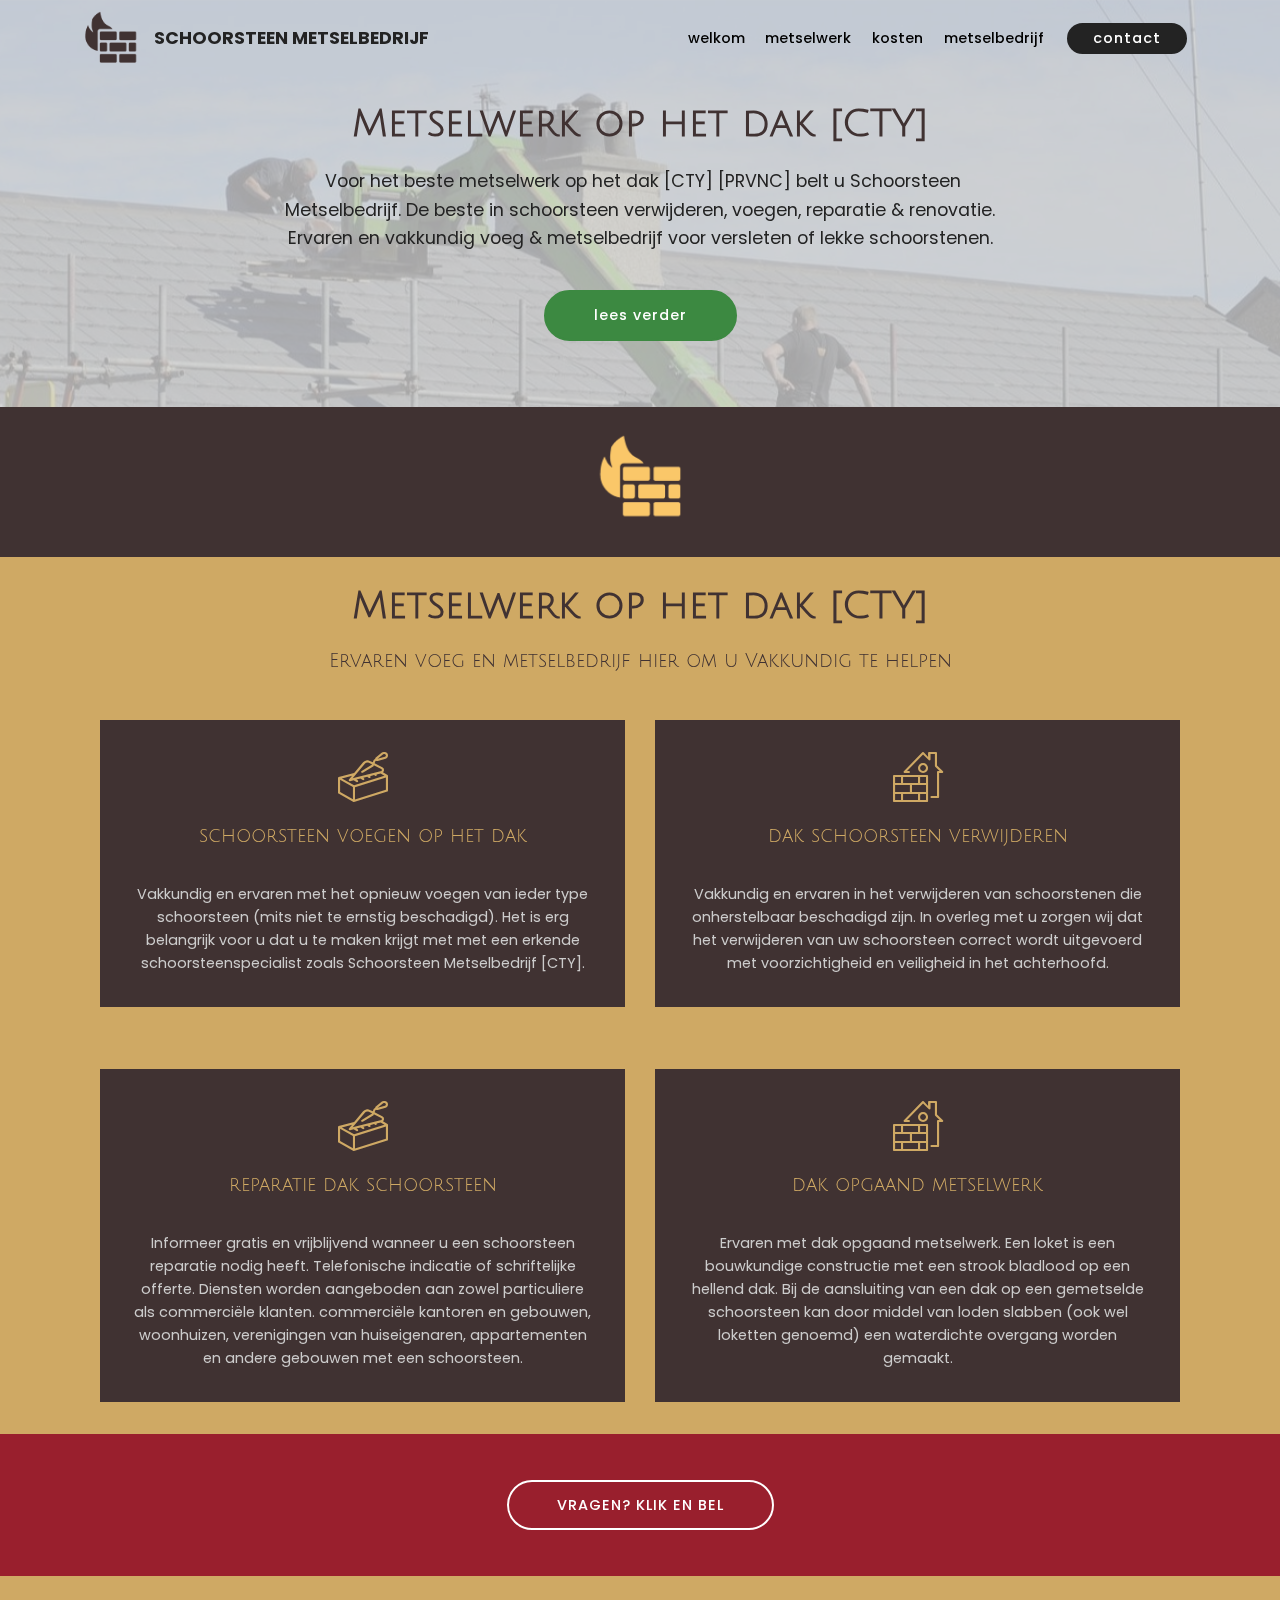
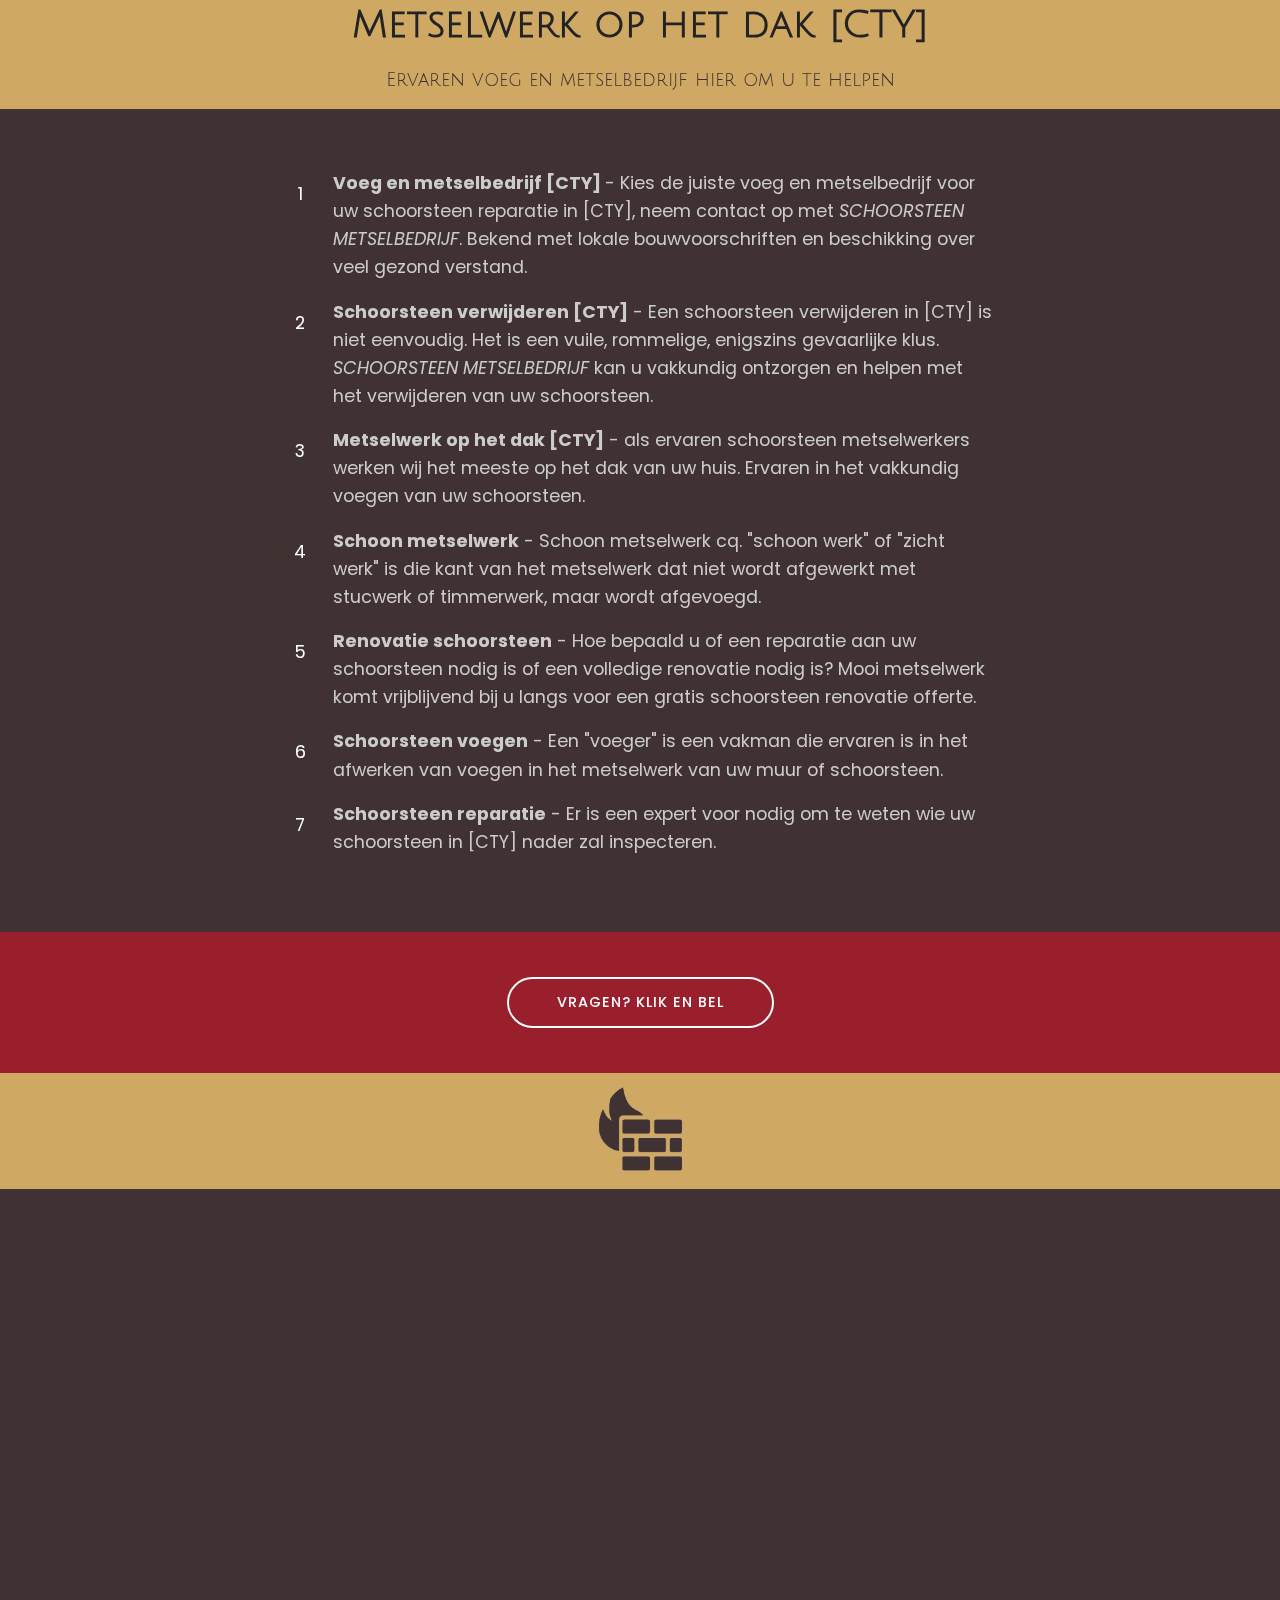
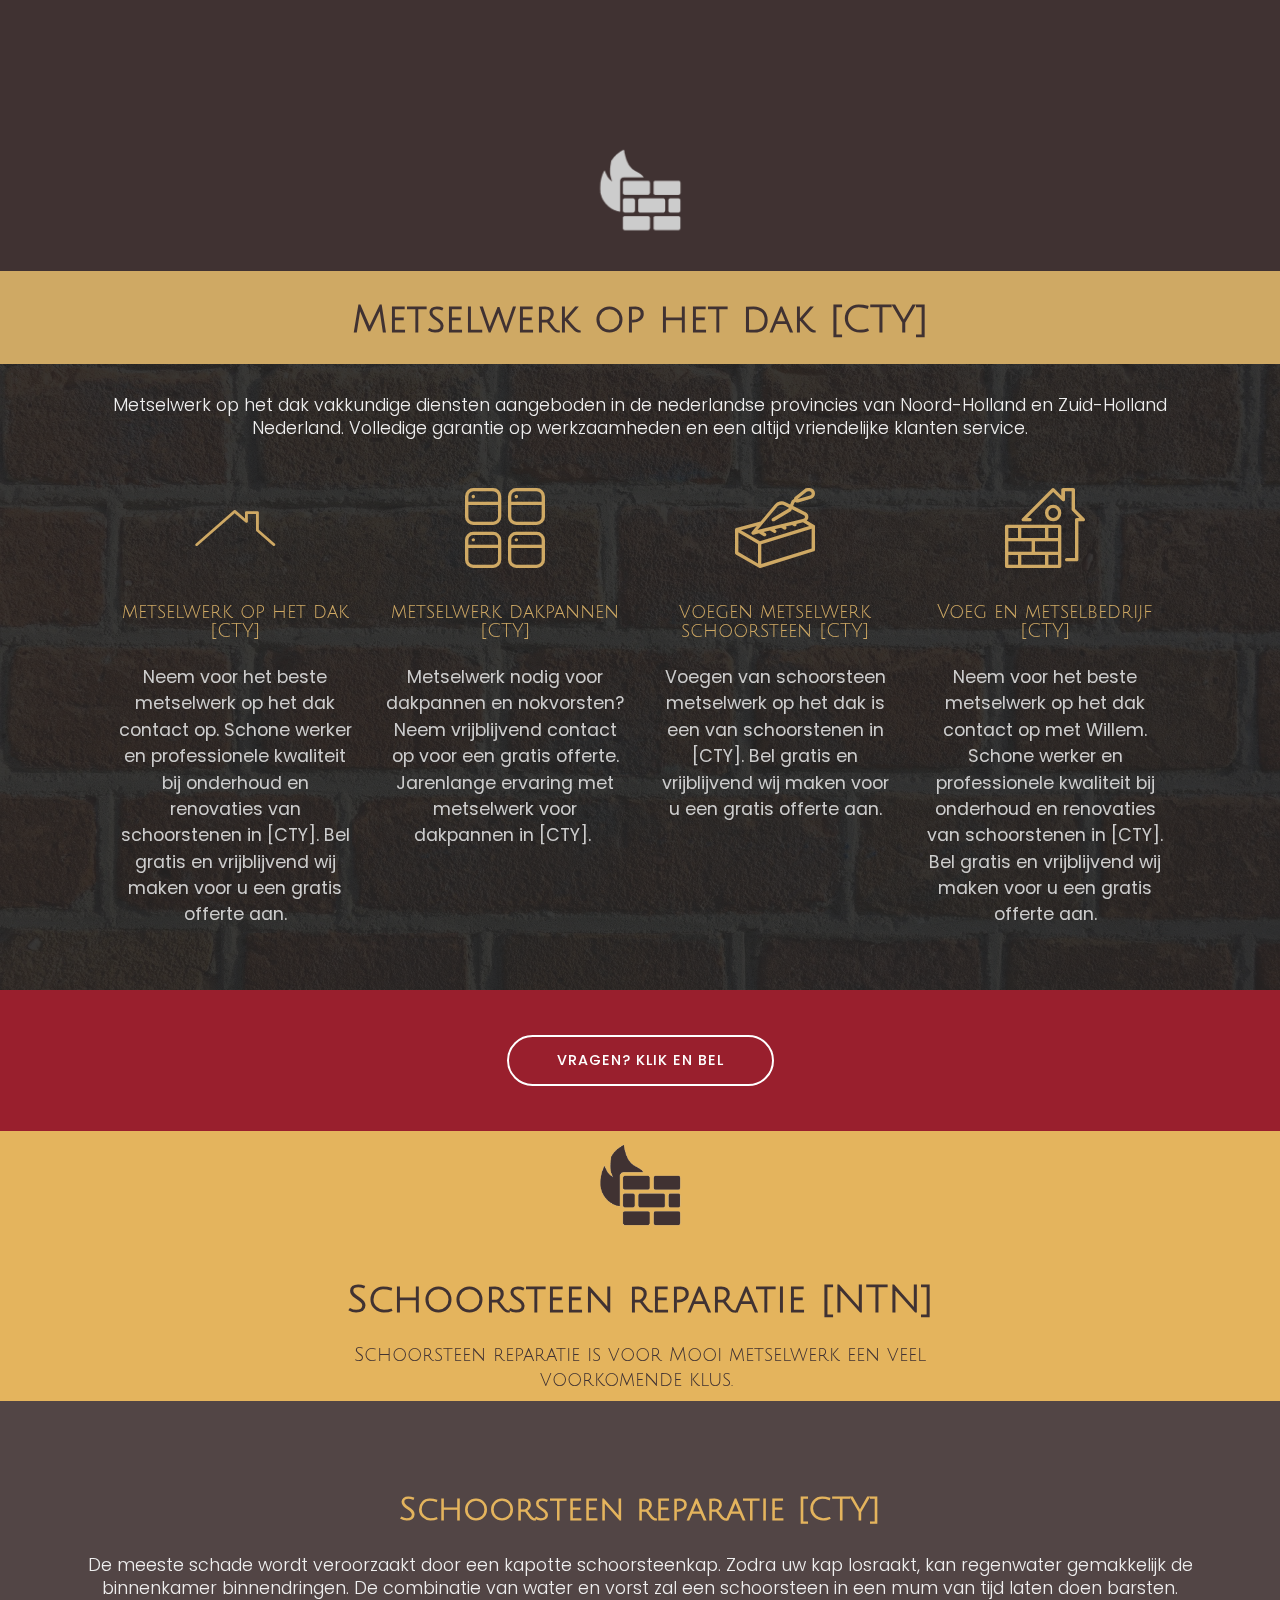
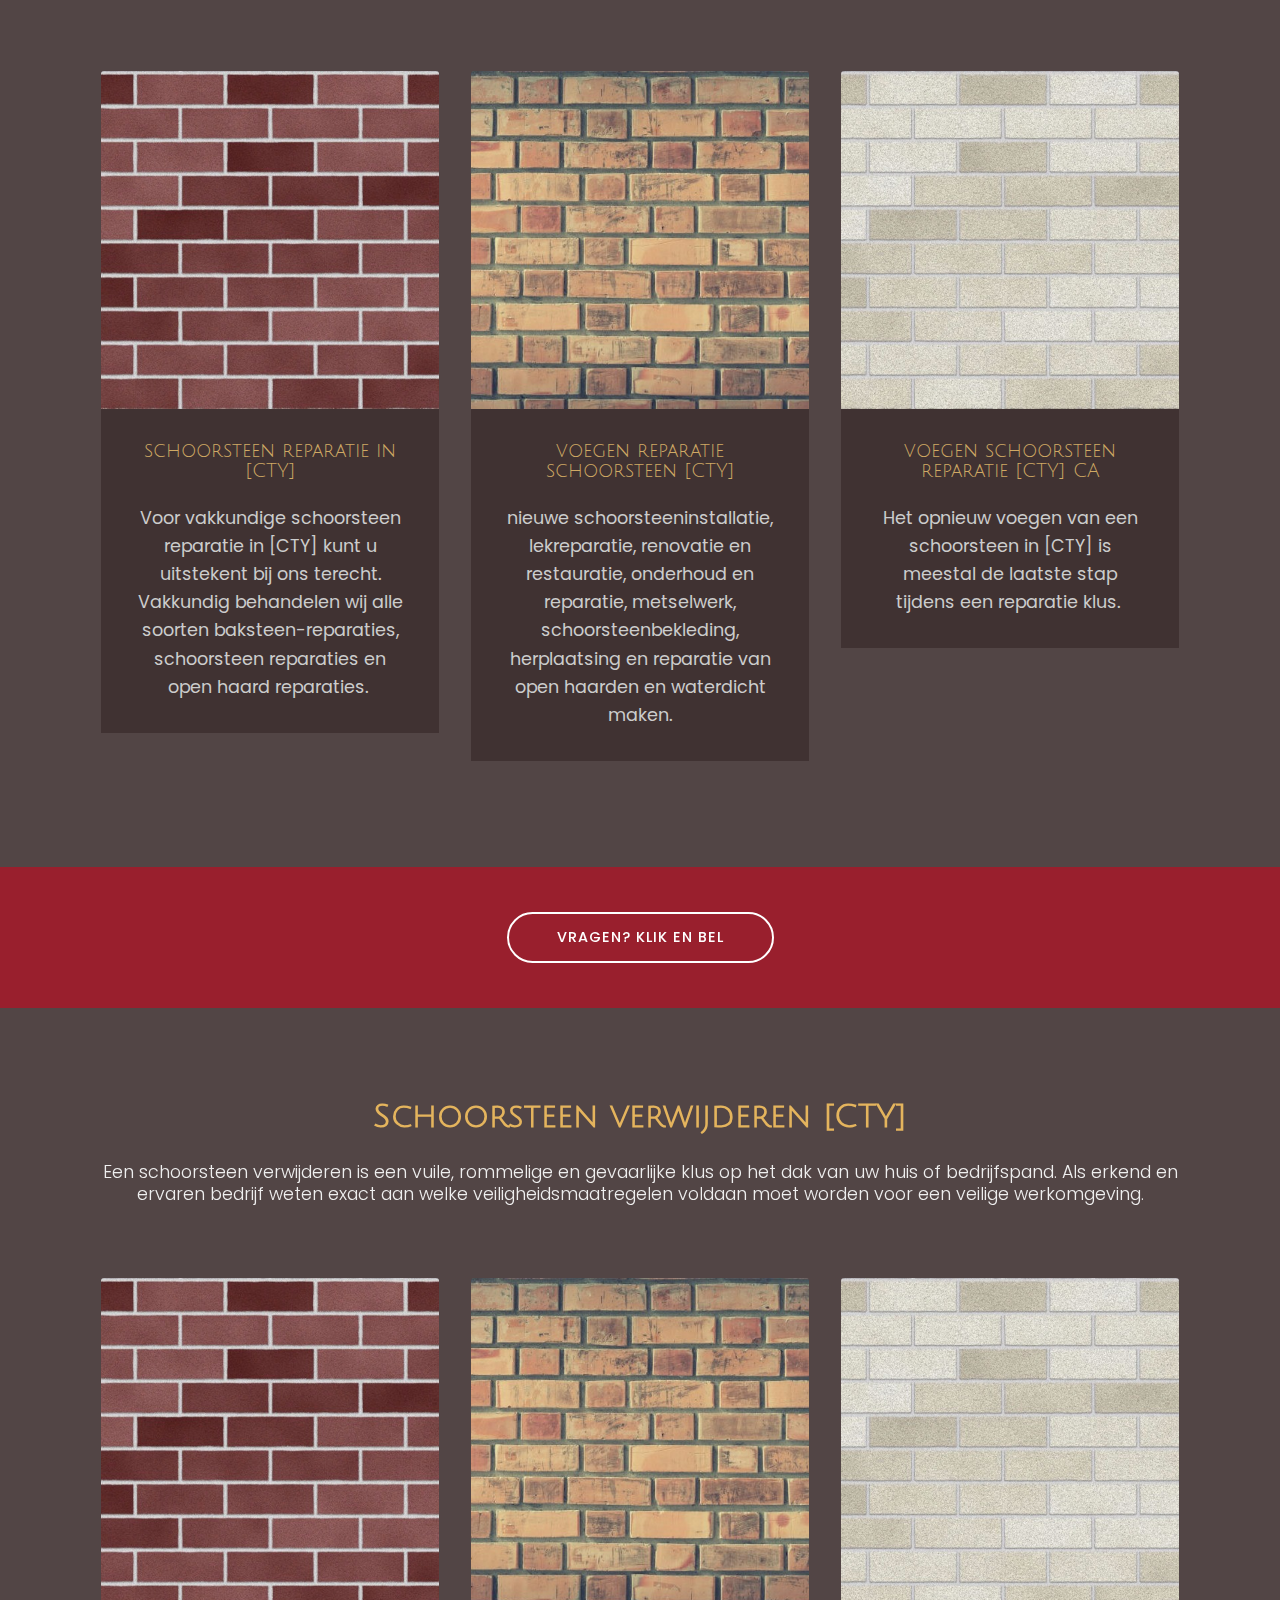
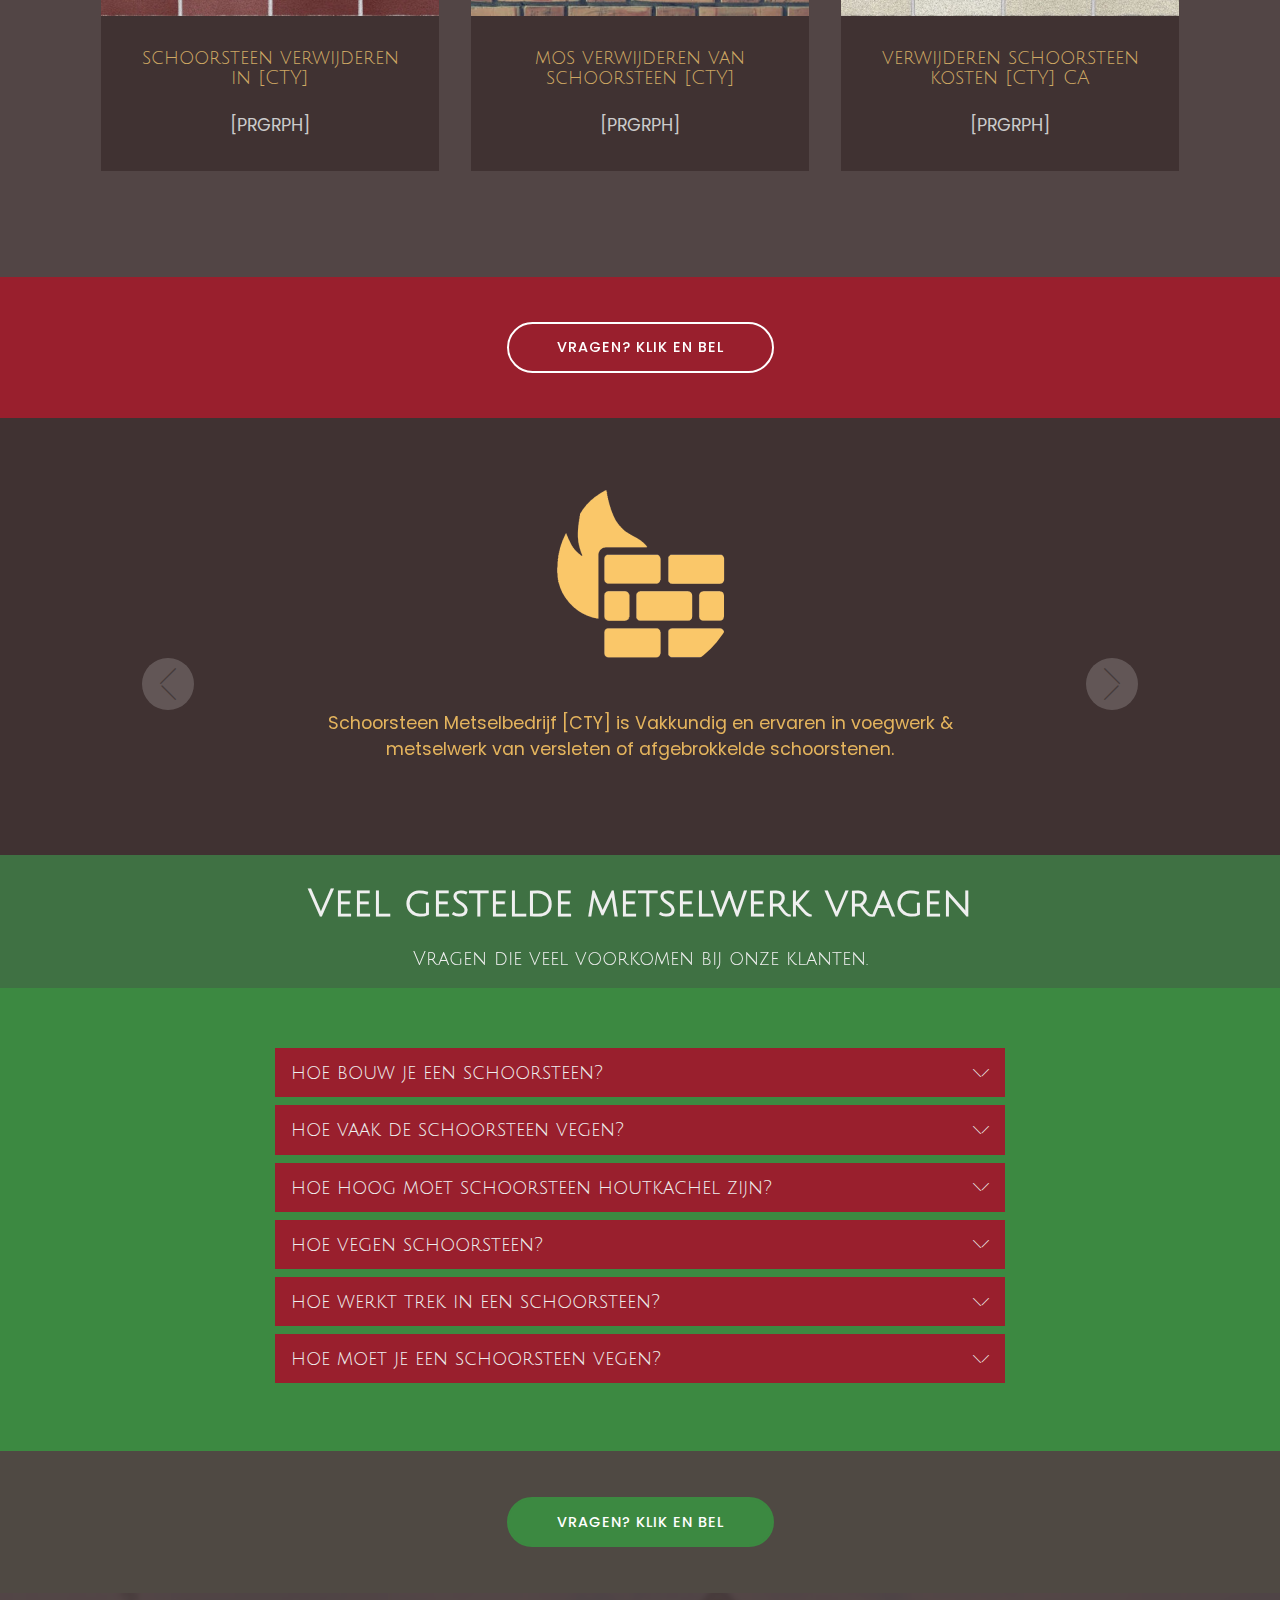
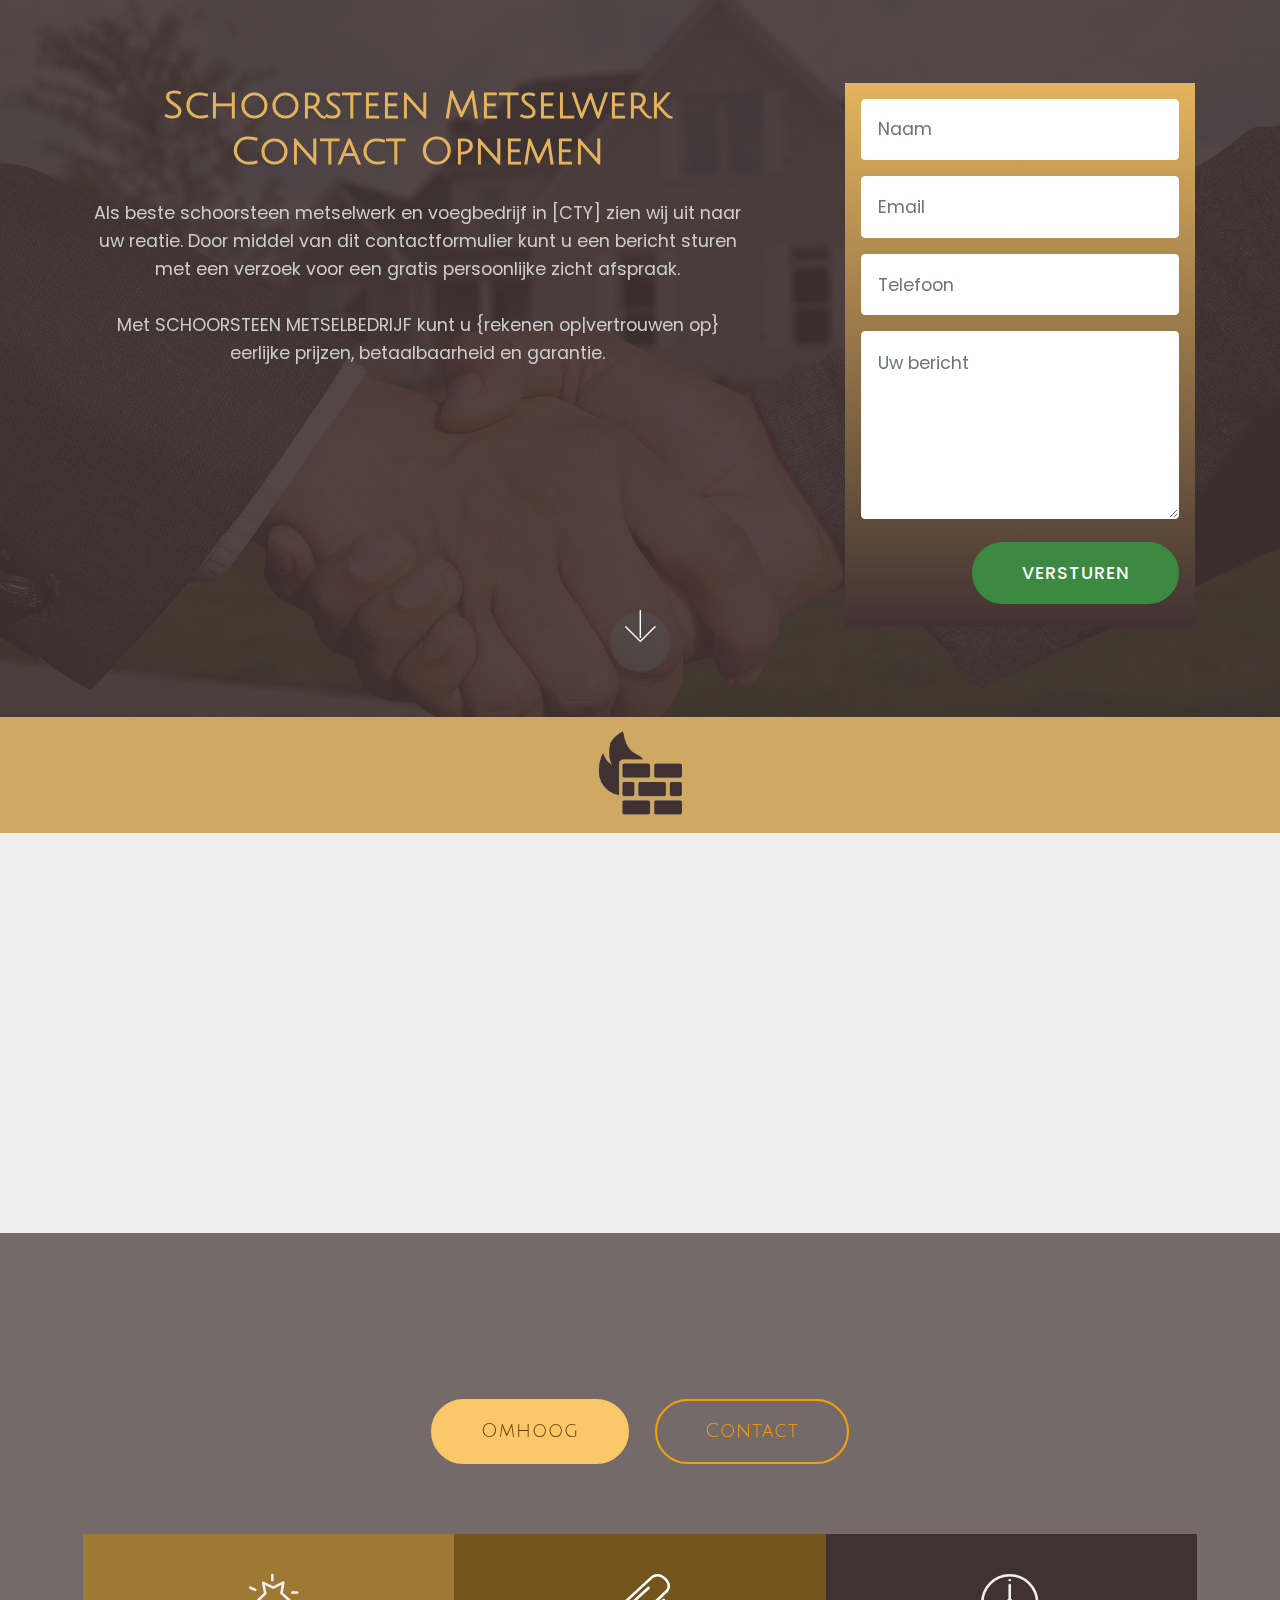
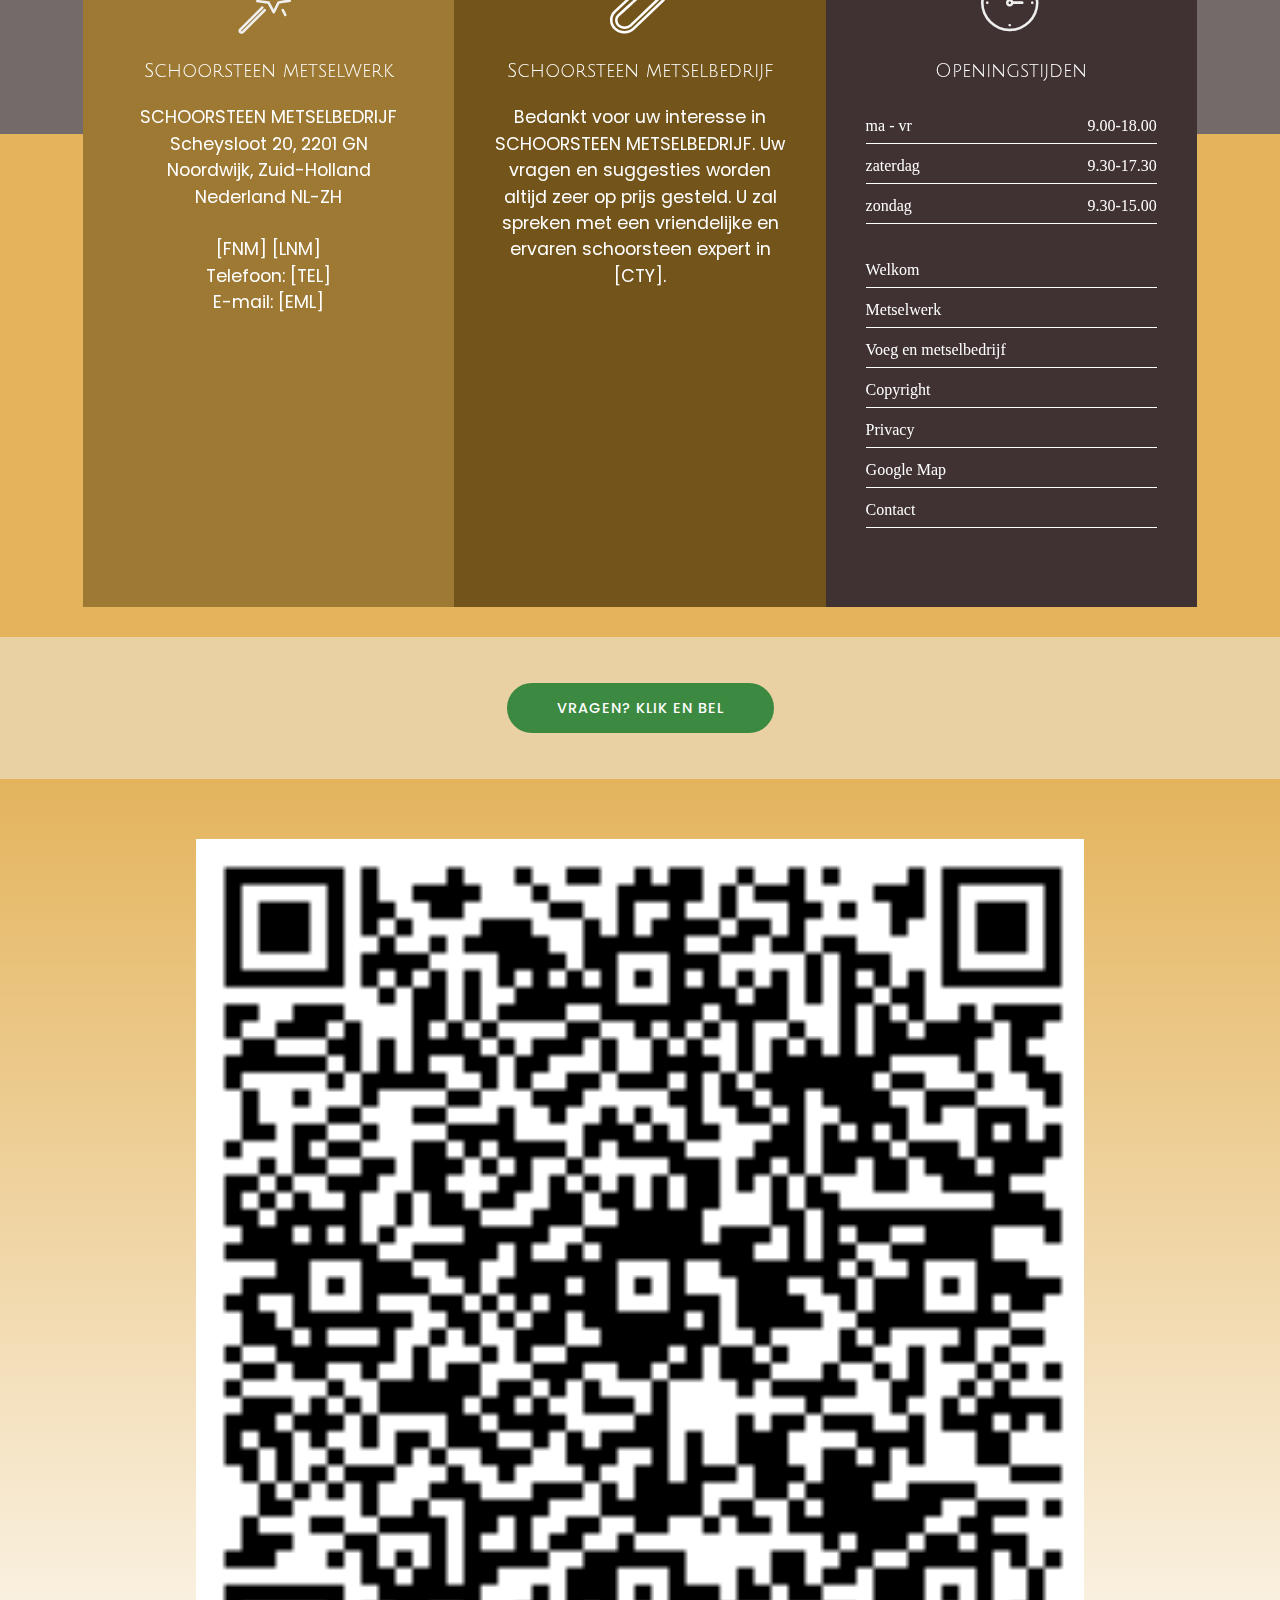
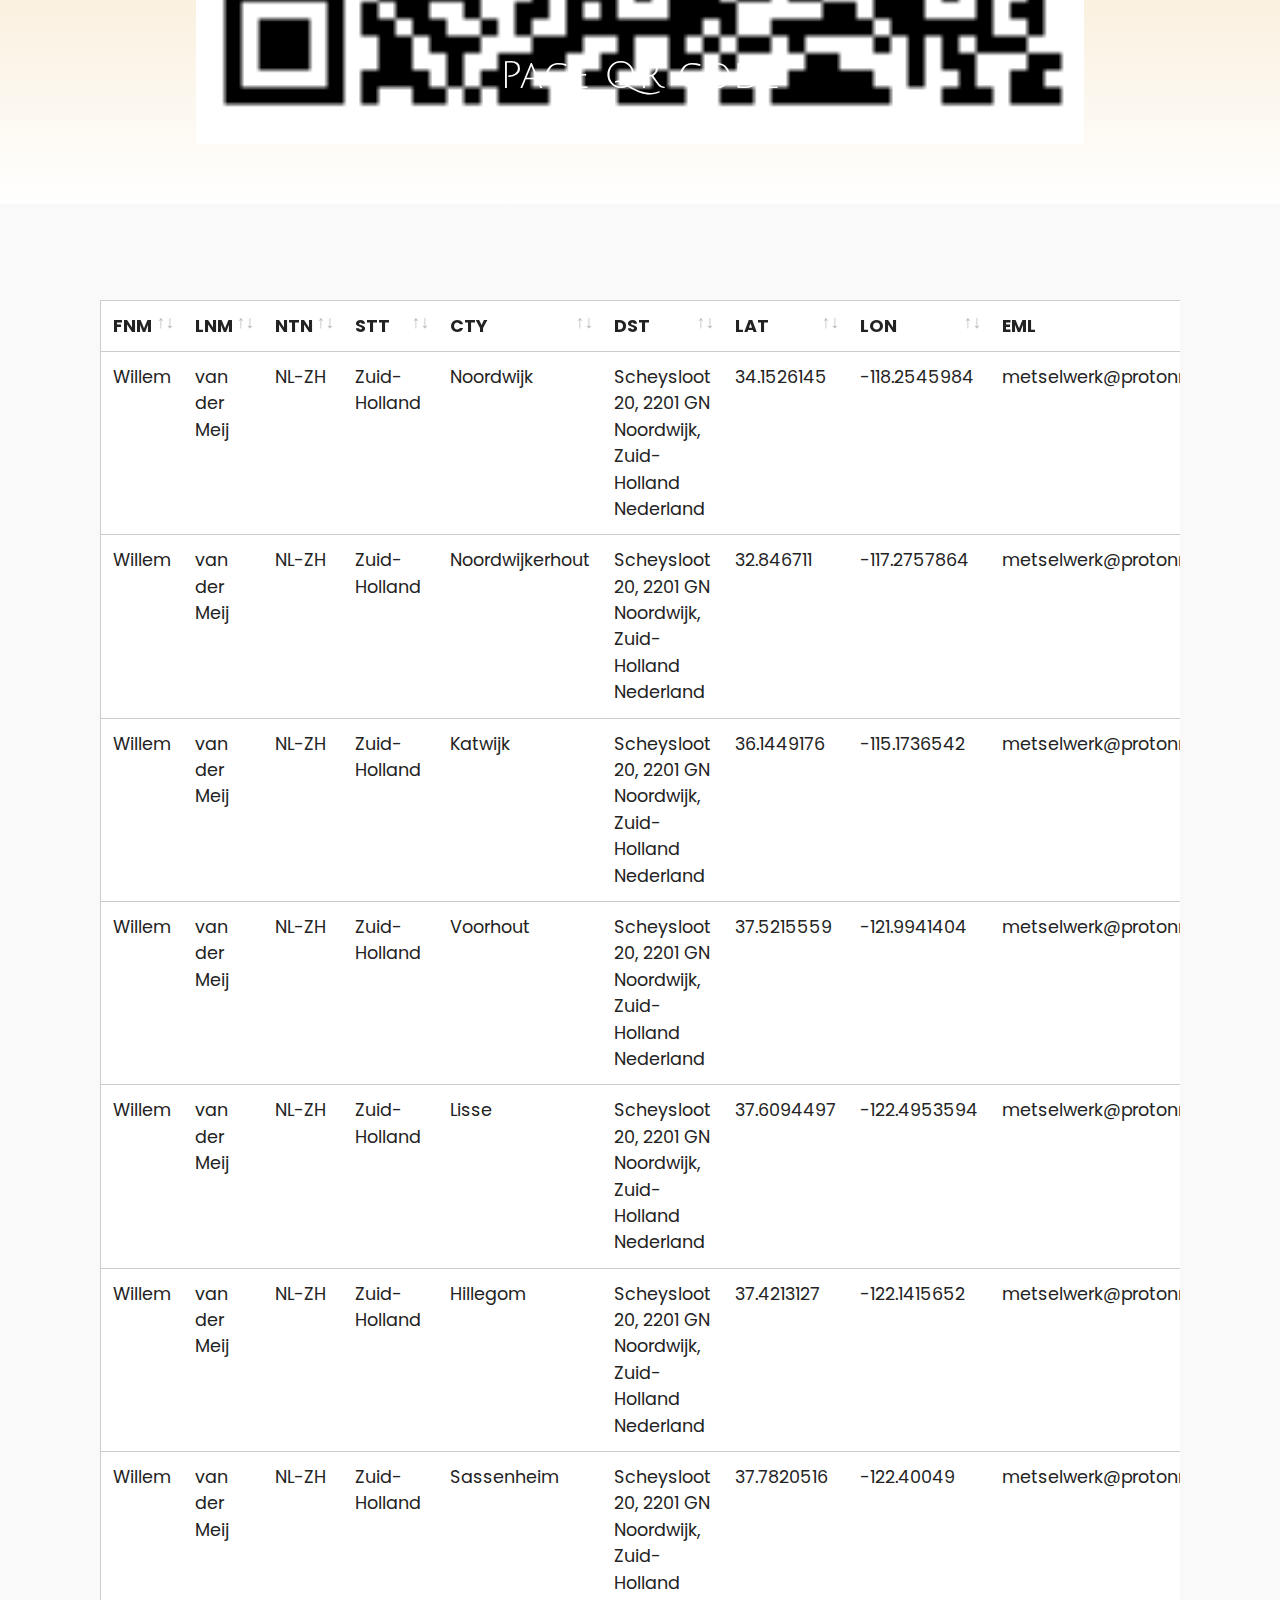
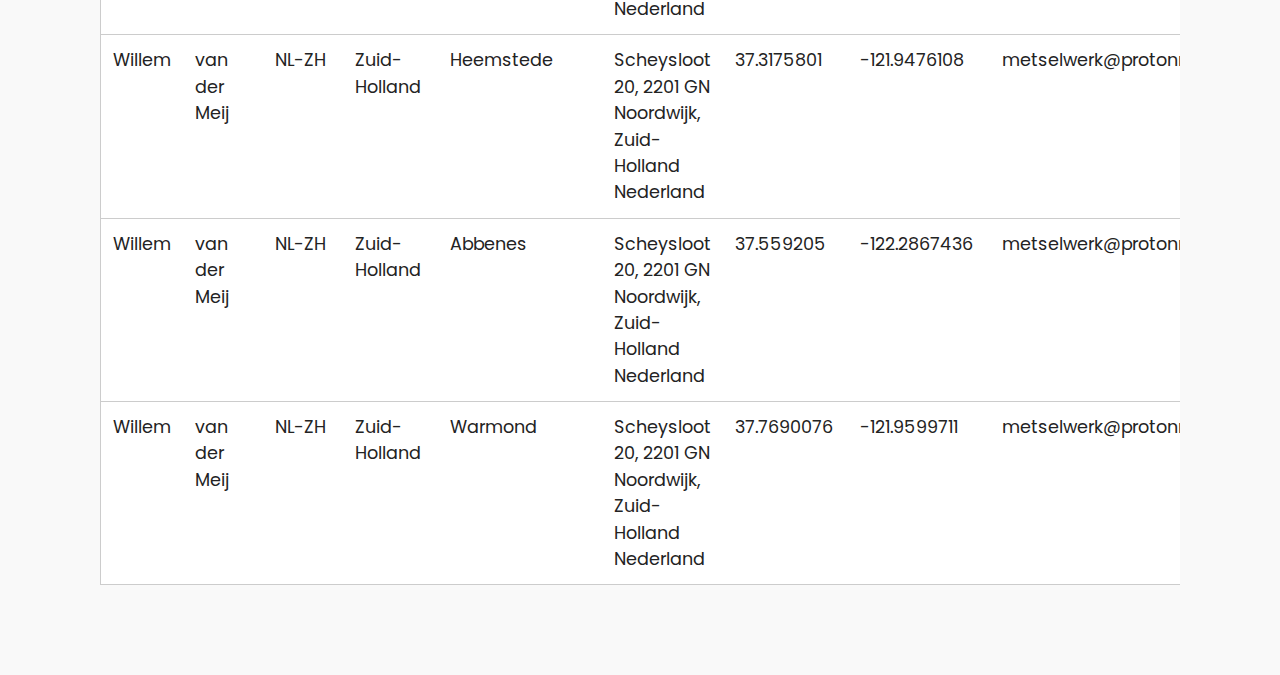
==== commit fd22ce0a: "Update index.html" ====
--- a/index.html
+++ b/index.html
@@ -14,7 +14,7 @@
   <meta name="description" content="Schoon metselwerk op het dak [CTY]  - Schoorsteen Verwijderen,  Voegen, Reparatie & Renovatie - Voeg & Metselbedrijf | [TEL] ">
   
   
-  <title>Schoon metselwerk op het dak in [CTY] @ [TEL] </title>
+  <title>Metselwerk op het dak in [CTY] @ [TEL] </title>
   <link rel="stylesheet" href="assets/web/assets/mobirise-icons/mobirise-icons.css">
   <link rel="stylesheet" href="assets/icons-mind/style.css">
   <link rel="stylesheet" href="assets/icon54-v2/style.css">
--- a/assets/mobirise/css/mbr-additional.css
+++ b/assets/mobirise/css/mbr-additional.css
@@ -96,7 +96,7 @@
   background-color: #fac769 !important;
 }
 .bg-success {
-  background-color: #8b7400 !important;
+  background-color: #991f2d !important;
 }
 .bg-info {
   background-color: #767676 !important;
@@ -169,8 +169,8 @@
 }
 .btn-success,
 .btn-success:active {
-  background-color: #8b7400 !important;
-  border-color: #8b7400 !important;
+  background-color: #991f2d !important;
+  border-color: #991f2d !important;
   color: #ffffff !important;
 }
 .btn-success:hover,
@@ -178,14 +178,14 @@
 .btn-success.focus,
 .btn-success.active {
   color: #ffffff !important;
-  background-color: #3e3400 !important;
-  border-color: #3e3400 !important;
+  background-color: #59121a !important;
+  border-color: #59121a !important;
 }
 .btn-success.disabled,
 .btn-success:disabled {
   color: #ffffff !important;
-  background-color: #3e3400 !important;
-  border-color: #3e3400 !important;
+  background-color: #59121a !important;
+  border-color: #59121a !important;
 }
 .btn-warning,
 .btn-warning:active {
@@ -333,22 +333,22 @@
 .btn-success-outline,
 .btn-success-outline:active {
   background: none;
-  border-color: #251f00;
-  color: #251f00;
+  border-color: #440e14;
+  color: #440e14;
 }
 .btn-success-outline:hover,
 .btn-success-outline:focus,
 .btn-success-outline.focus,
 .btn-success-outline.active {
   color: #ffffff;
-  background-color: #8b7400;
-  border-color: #8b7400;
+  background-color: #991f2d;
+  border-color: #991f2d;
 }
 .btn-success-outline.disabled,
 .btn-success-outline:disabled {
   color: #ffffff !important;
-  background-color: #8b7400 !important;
-  border-color: #8b7400 !important;
+  background-color: #991f2d !important;
+  border-color: #991f2d !important;
 }
 .btn-warning-outline,
 .btn-warning-outline:active {
@@ -431,7 +431,7 @@
   color: #232323 !important;
 }
 .text-success {
-  color: #8b7400 !important;
+  color: #991f2d !important;
 }
 .text-info {
   color: #767676 !important;
@@ -458,7 +458,7 @@
 }
 a.text-success:hover,
 a.text-success:focus {
-  color: #251f00 !important;
+  color: #440e14 !important;
 }
 a.text-info:hover,
 a.text-info:focus {
@@ -528,7 +528,7 @@
 }
 .mbr-plan-header.bg-success .mbr-plan-subtitle,
 .mbr-plan-header.bg-success .mbr-plan-price-desc {
-  color: #ffd70b;
+  color: #de5a69;
 }
 .mbr-plan-header.bg-info .mbr-plan-subtitle,
 .mbr-plan-header.bg-info .mbr-plan-price-desc {
@@ -1216,6 +1216,68 @@
 }
 .cid-rUCIjTduEH P {
   color: #cccccc;
+}
+.cid-rV0O0f9RYM {
+  padding-top: 30px;
+  padding-bottom: 0px;
+  background-color: #cfa964;
+}
+.cid-rV0O0f9RYM h4 {
+  font-weight: 500;
+  color: #ffffff;
+}
+.cid-rV0O0f9RYM p {
+  color: #ffffff;
+}
+.cid-rV0O0f9RYM .card {
+  margin-bottom: 2rem;
+}
+.cid-rV0O0f9RYM .card-img {
+  border-radius: 0;
+  padding: 2rem 2rem 0 2rem;
+  background-color: #403232;
+}
+.cid-rV0O0f9RYM .card-img span {
+  font-size: 100px;
+  color: #ffffff;
+}
+.cid-rV0O0f9RYM .card-box {
+  padding-bottom: 2rem;
+  background-color: #403232;
+}
+.cid-rV0O0f9RYM .card-box .card-title {
+  margin: 0;
+  padding: 1rem 1rem 0 1rem;
+}
+.cid-rV0O0f9RYM .card-box .mbr-text {
+  margin-bottom: 0;
+  padding: 2rem 2rem 0 2rem;
+  font-weight: 400;
+}
+.cid-rV0O0f9RYM .card-box .mbr-section-btn {
+  padding-top: 1rem;
+}
+.cid-rV0O0f9RYM .card-box .mbr-section-btn a {
+  margin-top: 1rem;
+  margin-bottom: 0;
+}
+.cid-rV0O0f9RYM .card-title,
+.cid-rV0O0f9RYM .card-img {
+  color: #cfa964;
+}
+.cid-rV0O0f9RYM P {
+  color: #cccccc;
+}
+.cid-rV0RsD3Xwt {
+  padding-top: 15px;
+  padding-bottom: 15px;
+  background-color: #991f2d;
+}
+.cid-rV0RsD3Xwt .mbr-section-subtitle {
+  color: #403232;
+}
+.cid-rV0RsD3Xwt H2 {
+  color: #403232;
 }
 .cid-rUB9NuLuH2 {
   padding-top: 30px;
@@ -1270,7 +1332,7 @@
 .cid-rUEBX9N5tO {
   padding-top: 15px;
   padding-bottom: 15px;
-  background-color: #4f4943;
+  background-color: #991f2d;
 }
 .cid-rUEBX9N5tO .mbr-section-subtitle {
   color: #403232;
@@ -1396,7 +1458,7 @@
 .cid-rUDobFhNGn {
   padding-top: 15px;
   padding-bottom: 15px;
-  background-color: #4f4943;
+  background-color: #991f2d;
 }
 .cid-rUDobFhNGn .mbr-section-subtitle {
   color: #403232;
@@ -1404,16 +1466,38 @@
 .cid-rUDobFhNGn H2 {
   color: #403232;
 }
-.cid-rUB9aEew9y {
-  padding-top: 30px;
+.cid-rV0RKvZ3Jd {
+  padding-top: 0px;
   padding-bottom: 0px;
-  background-color: #403232;
-}
-.cid-rUB9aEew9y .mbr-section-subtitle {
+  background-color: #e4b45d;
+}
+.cid-rV0RKvZ3Jd .mbr-section-subtitle {
   color: #767676;
 }
-.cid-rUB9aEew9y H2 {
-  color: #cfa964;
+.cid-rV0RKvZ3Jd ul.list-inline {
+  margin: 0;
+  -webkit-align-self: center;
+  align-self: center;
+}
+.cid-rV0RKvZ3Jd ul.list-inline li {
+  margin: 0;
+  padding: .5rem;
+}
+.cid-rV0RKvZ3Jd ul.list-inline img {
+  max-width: 6rem;
+  padding-bottom: .5rem;
+}
+.cid-rV0RKvZ3Jd ul.list-inline img:hover {
+  -webkit-filter: none;
+  -moz-filter: none;
+  -ms-filter: none;
+  -o-filter: none;
+  filter: none;
+}
+@media (max-width: 767px) {
+  .cid-rV0RKvZ3Jd .list-inline-item img {
+    max-width: 5rem;
+  }
 }
 .cid-rUB8ZBV4FF {
   padding-top: 30px;
@@ -1524,7 +1608,7 @@
 .cid-rUDo8crToB {
   padding-top: 15px;
   padding-bottom: 15px;
-  background-color: #4f4943;
+  background-color: #991f2d;
 }
 .cid-rUDo8crToB .mbr-section-subtitle {
   color: #403232;
@@ -1630,7 +1714,7 @@
 .cid-rUDo4Xjs52 {
   padding-top: 15px;
   padding-bottom: 15px;
-  background-color: #4f4943;
+  background-color: #991f2d;
 }
 .cid-rUDo4Xjs52 .mbr-section-subtitle {
   color: #403232;
--- a/assets/mobirise/css/mbr-additional.css
+++ b/assets/mobirise/css/mbr-additional.css
@@ -96,7 +96,7 @@
   background-color: #fac769 !important;
 }
 .bg-success {
-  background-color: #8b7400 !important;
+  background-color: #991f2d !important;
 }
 .bg-info {
   background-color: #767676 !important;
@@ -169,8 +169,8 @@
 }
 .btn-success,
 .btn-success:active {
-  background-color: #8b7400 !important;
-  border-color: #8b7400 !important;
+  background-color: #991f2d !important;
+  border-color: #991f2d !important;
   color: #ffffff !important;
 }
 .btn-success:hover,
@@ -178,14 +178,14 @@
 .btn-success.focus,
 .btn-success.active {
   color: #ffffff !important;
-  background-color: #3e3400 !important;
-  border-color: #3e3400 !important;
+  background-color: #59121a !important;
+  border-color: #59121a !important;
 }
 .btn-success.disabled,
 .btn-success:disabled {
   color: #ffffff !important;
-  background-color: #3e3400 !important;
-  border-color: #3e3400 !important;
+  background-color: #59121a !important;
+  border-color: #59121a !important;
 }
 .btn-warning,
 .btn-warning:active {
@@ -333,22 +333,22 @@
 .btn-success-outline,
 .btn-success-outline:active {
   background: none;
-  border-color: #251f00;
-  color: #251f00;
+  border-color: #440e14;
+  color: #440e14;
 }
 .btn-success-outline:hover,
 .btn-success-outline:focus,
 .btn-success-outline.focus,
 .btn-success-outline.active {
   color: #ffffff;
-  background-color: #8b7400;
-  border-color: #8b7400;
+  background-color: #991f2d;
+  border-color: #991f2d;
 }
 .btn-success-outline.disabled,
 .btn-success-outline:disabled {
   color: #ffffff !important;
-  background-color: #8b7400 !important;
-  border-color: #8b7400 !important;
+  background-color: #991f2d !important;
+  border-color: #991f2d !important;
 }
 .btn-warning-outline,
 .btn-warning-outline:active {
@@ -431,7 +431,7 @@
   color: #232323 !important;
 }
 .text-success {
-  color: #8b7400 !important;
+  color: #991f2d !important;
 }
 .text-info {
   color: #767676 !important;
@@ -458,7 +458,7 @@
 }
 a.text-success:hover,
 a.text-success:focus {
-  color: #251f00 !important;
+  color: #440e14 !important;
 }
 a.text-info:hover,
 a.text-info:focus {
@@ -528,7 +528,7 @@
 }
 .mbr-plan-header.bg-success .mbr-plan-subtitle,
 .mbr-plan-header.bg-success .mbr-plan-price-desc {
-  color: #ffd70b;
+  color: #de5a69;
 }
 .mbr-plan-header.bg-info .mbr-plan-subtitle,
 .mbr-plan-header.bg-info .mbr-plan-price-desc {
@@ -1216,6 +1216,68 @@
 }
 .cid-rUCIjTduEH P {
   color: #cccccc;
+}
+.cid-rV0O0f9RYM {
+  padding-top: 30px;
+  padding-bottom: 0px;
+  background-color: #cfa964;
+}
+.cid-rV0O0f9RYM h4 {
+  font-weight: 500;
+  color: #ffffff;
+}
+.cid-rV0O0f9RYM p {
+  color: #ffffff;
+}
+.cid-rV0O0f9RYM .card {
+  margin-bottom: 2rem;
+}
+.cid-rV0O0f9RYM .card-img {
+  border-radius: 0;
+  padding: 2rem 2rem 0 2rem;
+  background-color: #403232;
+}
+.cid-rV0O0f9RYM .card-img span {
+  font-size: 100px;
+  color: #ffffff;
+}
+.cid-rV0O0f9RYM .card-box {
+  padding-bottom: 2rem;
+  background-color: #403232;
+}
+.cid-rV0O0f9RYM .card-box .card-title {
+  margin: 0;
+  padding: 1rem 1rem 0 1rem;
+}
+.cid-rV0O0f9RYM .card-box .mbr-text {
+  margin-bottom: 0;
+  padding: 2rem 2rem 0 2rem;
+  font-weight: 400;
+}
+.cid-rV0O0f9RYM .card-box .mbr-section-btn {
+  padding-top: 1rem;
+}
+.cid-rV0O0f9RYM .card-box .mbr-section-btn a {
+  margin-top: 1rem;
+  margin-bottom: 0;
+}
+.cid-rV0O0f9RYM .card-title,
+.cid-rV0O0f9RYM .card-img {
+  color: #cfa964;
+}
+.cid-rV0O0f9RYM P {
+  color: #cccccc;
+}
+.cid-rV0RsD3Xwt {
+  padding-top: 15px;
+  padding-bottom: 15px;
+  background-color: #991f2d;
+}
+.cid-rV0RsD3Xwt .mbr-section-subtitle {
+  color: #403232;
+}
+.cid-rV0RsD3Xwt H2 {
+  color: #403232;
 }
 .cid-rUB9NuLuH2 {
   padding-top: 30px;
@@ -1270,7 +1332,7 @@
 .cid-rUEBX9N5tO {
   padding-top: 15px;
   padding-bottom: 15px;
-  background-color: #4f4943;
+  background-color: #991f2d;
 }
 .cid-rUEBX9N5tO .mbr-section-subtitle {
   color: #403232;
@@ -1396,7 +1458,7 @@
 .cid-rUDobFhNGn {
   padding-top: 15px;
   padding-bottom: 15px;
-  background-color: #4f4943;
+  background-color: #991f2d;
 }
 .cid-rUDobFhNGn .mbr-section-subtitle {
   color: #403232;
@@ -1404,16 +1466,38 @@
 .cid-rUDobFhNGn H2 {
   color: #403232;
 }
-.cid-rUB9aEew9y {
-  padding-top: 30px;
+.cid-rV0RKvZ3Jd {
+  padding-top: 0px;
   padding-bottom: 0px;
-  background-color: #403232;
-}
-.cid-rUB9aEew9y .mbr-section-subtitle {
+  background-color: #e4b45d;
+}
+.cid-rV0RKvZ3Jd .mbr-section-subtitle {
   color: #767676;
 }
-.cid-rUB9aEew9y H2 {
-  color: #cfa964;
+.cid-rV0RKvZ3Jd ul.list-inline {
+  margin: 0;
+  -webkit-align-self: center;
+  align-self: center;
+}
+.cid-rV0RKvZ3Jd ul.list-inline li {
+  margin: 0;
+  padding: .5rem;
+}
+.cid-rV0RKvZ3Jd ul.list-inline img {
+  max-width: 6rem;
+  padding-bottom: .5rem;
+}
+.cid-rV0RKvZ3Jd ul.list-inline img:hover {
+  -webkit-filter: none;
+  -moz-filter: none;
+  -ms-filter: none;
+  -o-filter: none;
+  filter: none;
+}
+@media (max-width: 767px) {
+  .cid-rV0RKvZ3Jd .list-inline-item img {
+    max-width: 5rem;
+  }
 }
 .cid-rUB8ZBV4FF {
   padding-top: 30px;
@@ -1524,7 +1608,7 @@
 .cid-rUDo8crToB {
   padding-top: 15px;
   padding-bottom: 15px;
-  background-color: #4f4943;
+  background-color: #991f2d;
 }
 .cid-rUDo8crToB .mbr-section-subtitle {
   color: #403232;
@@ -1630,7 +1714,7 @@
 .cid-rUDo4Xjs52 {
   padding-top: 15px;
   padding-bottom: 15px;
-  background-color: #4f4943;
+  background-color: #991f2d;
 }
 .cid-rUDo4Xjs52 .mbr-section-subtitle {
   color: #403232;
